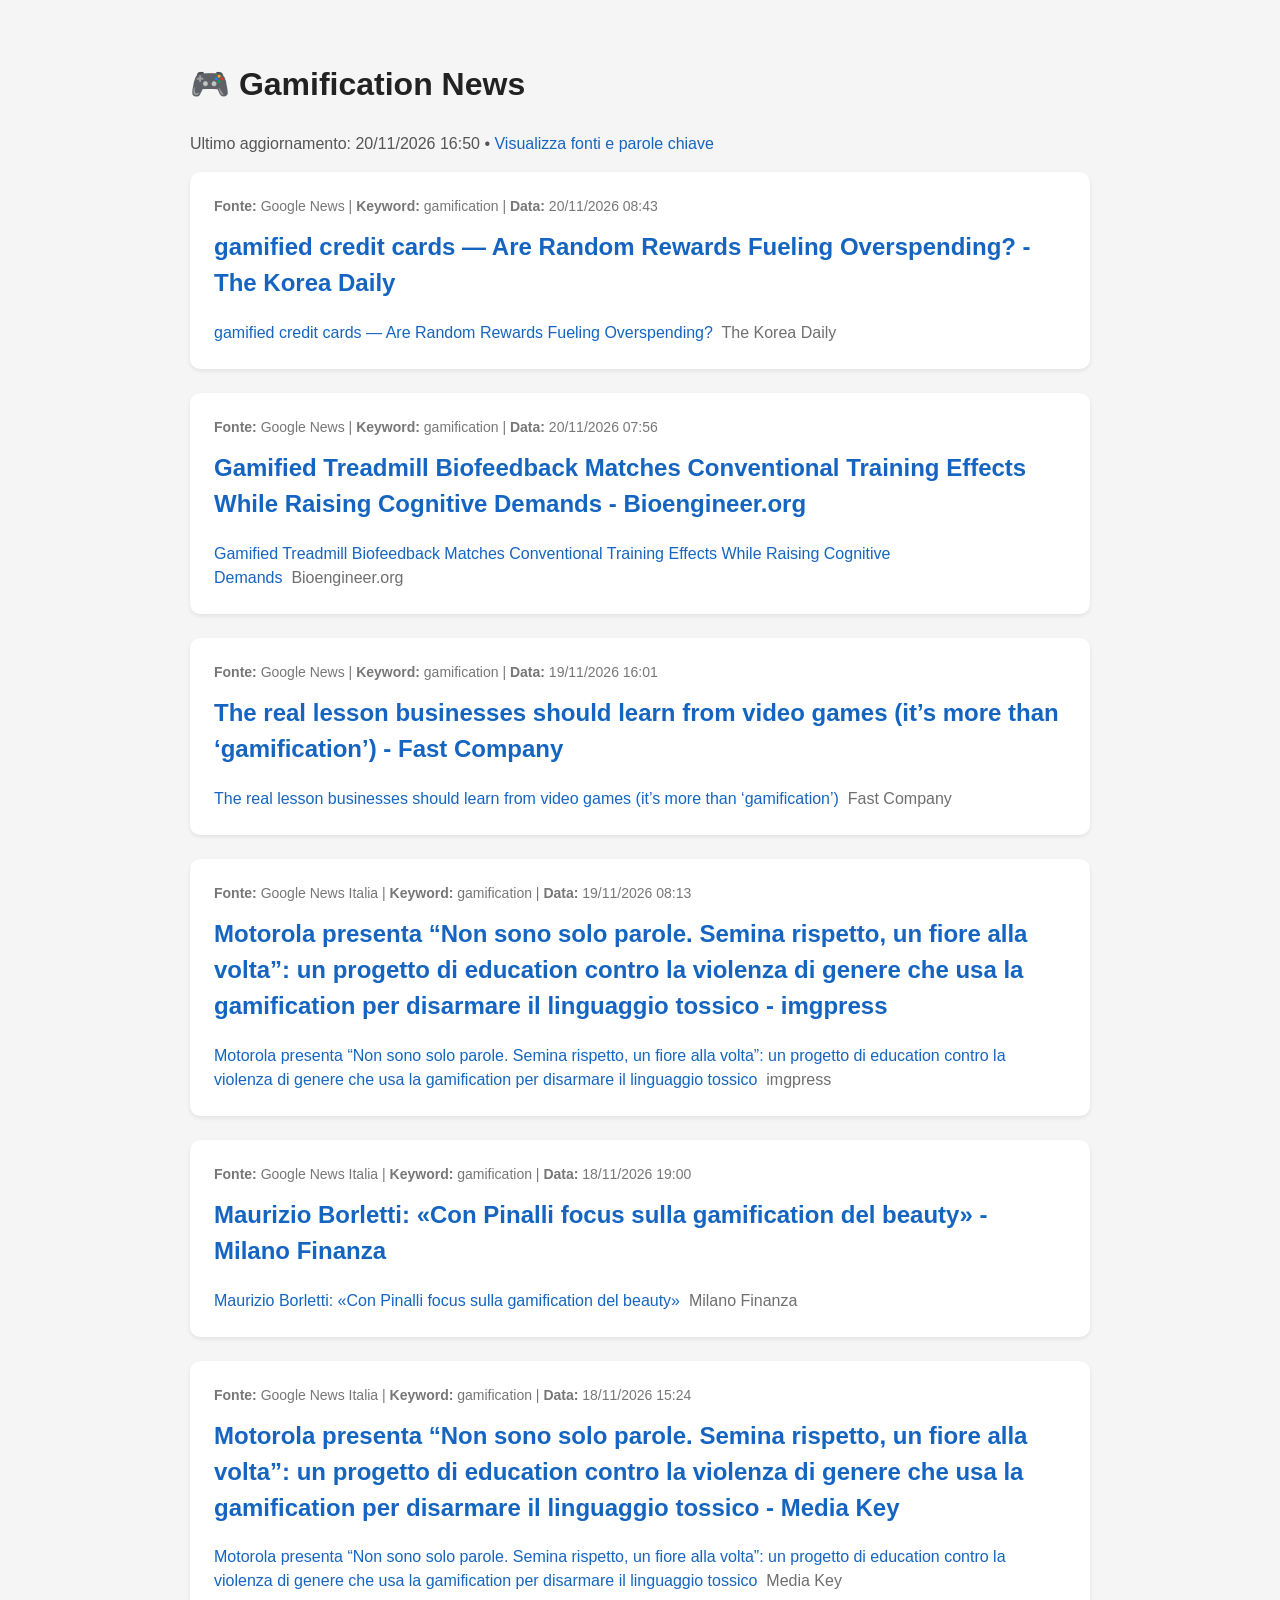
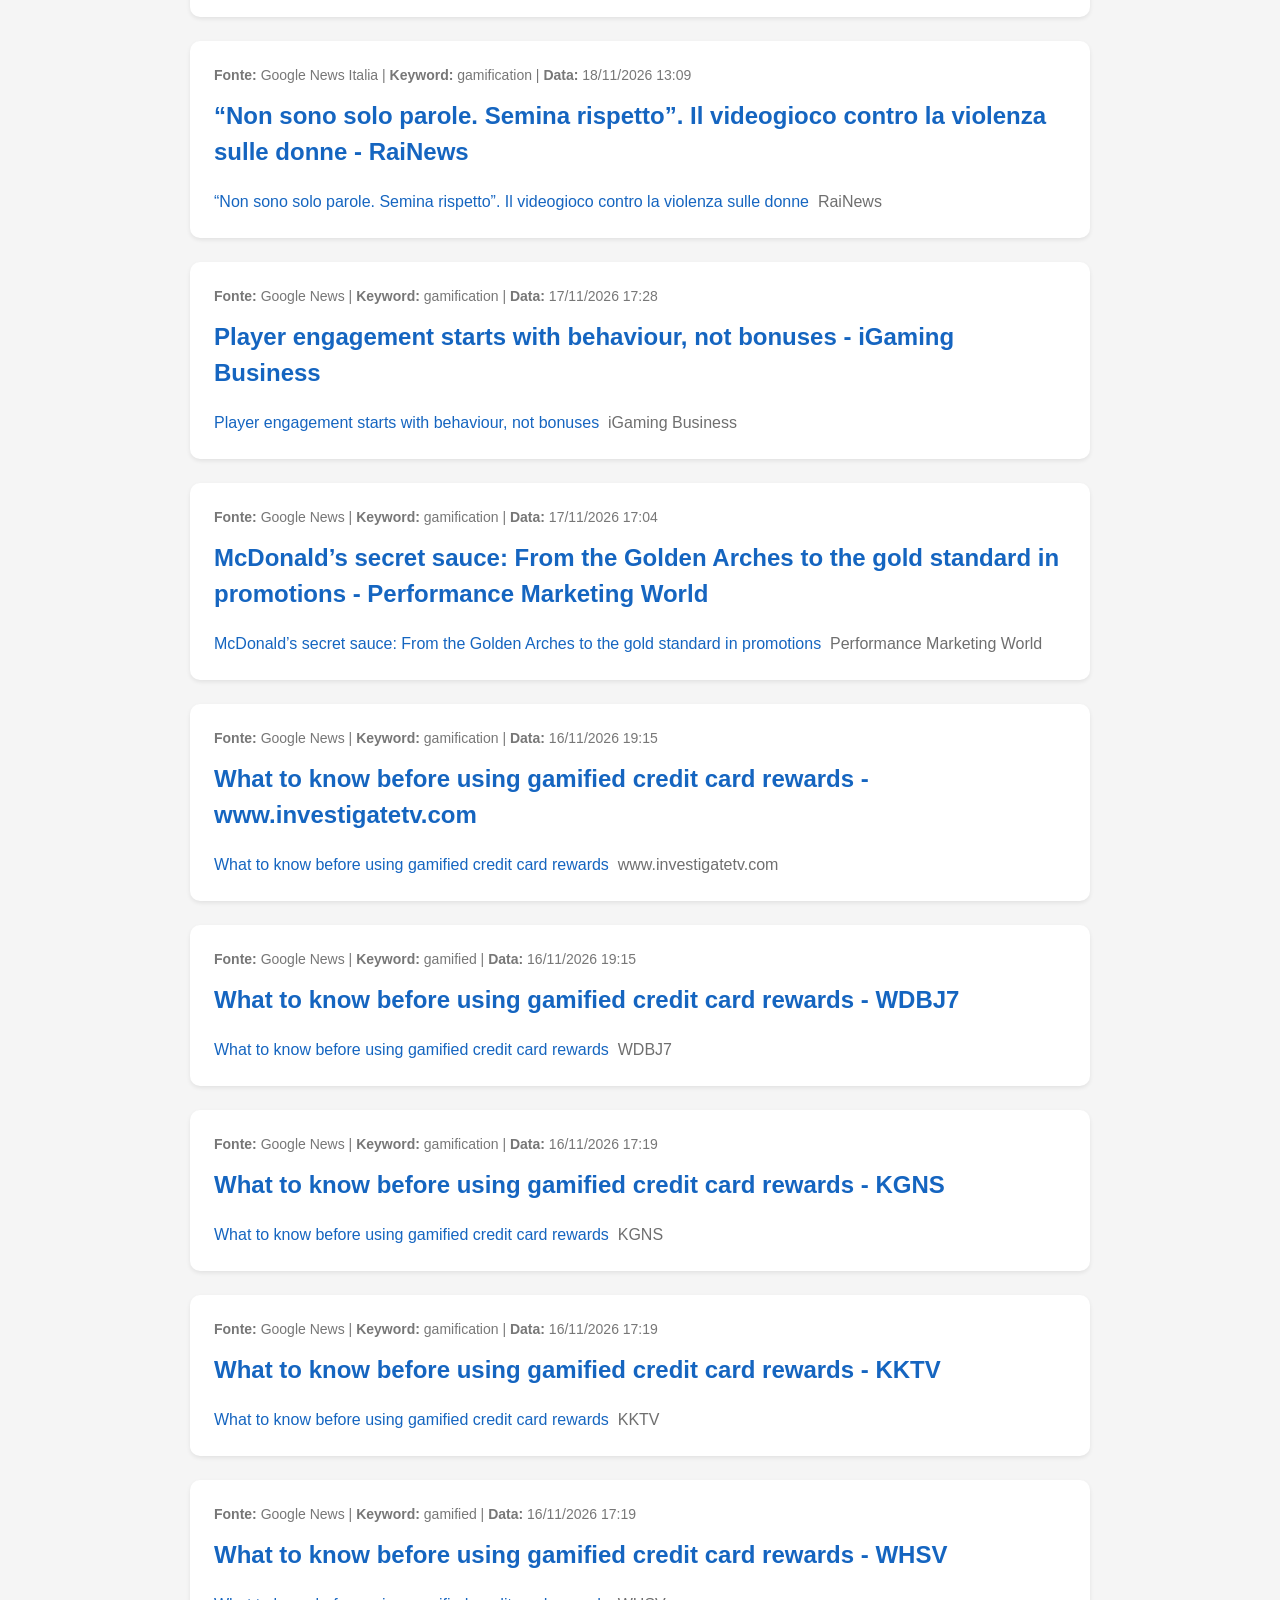
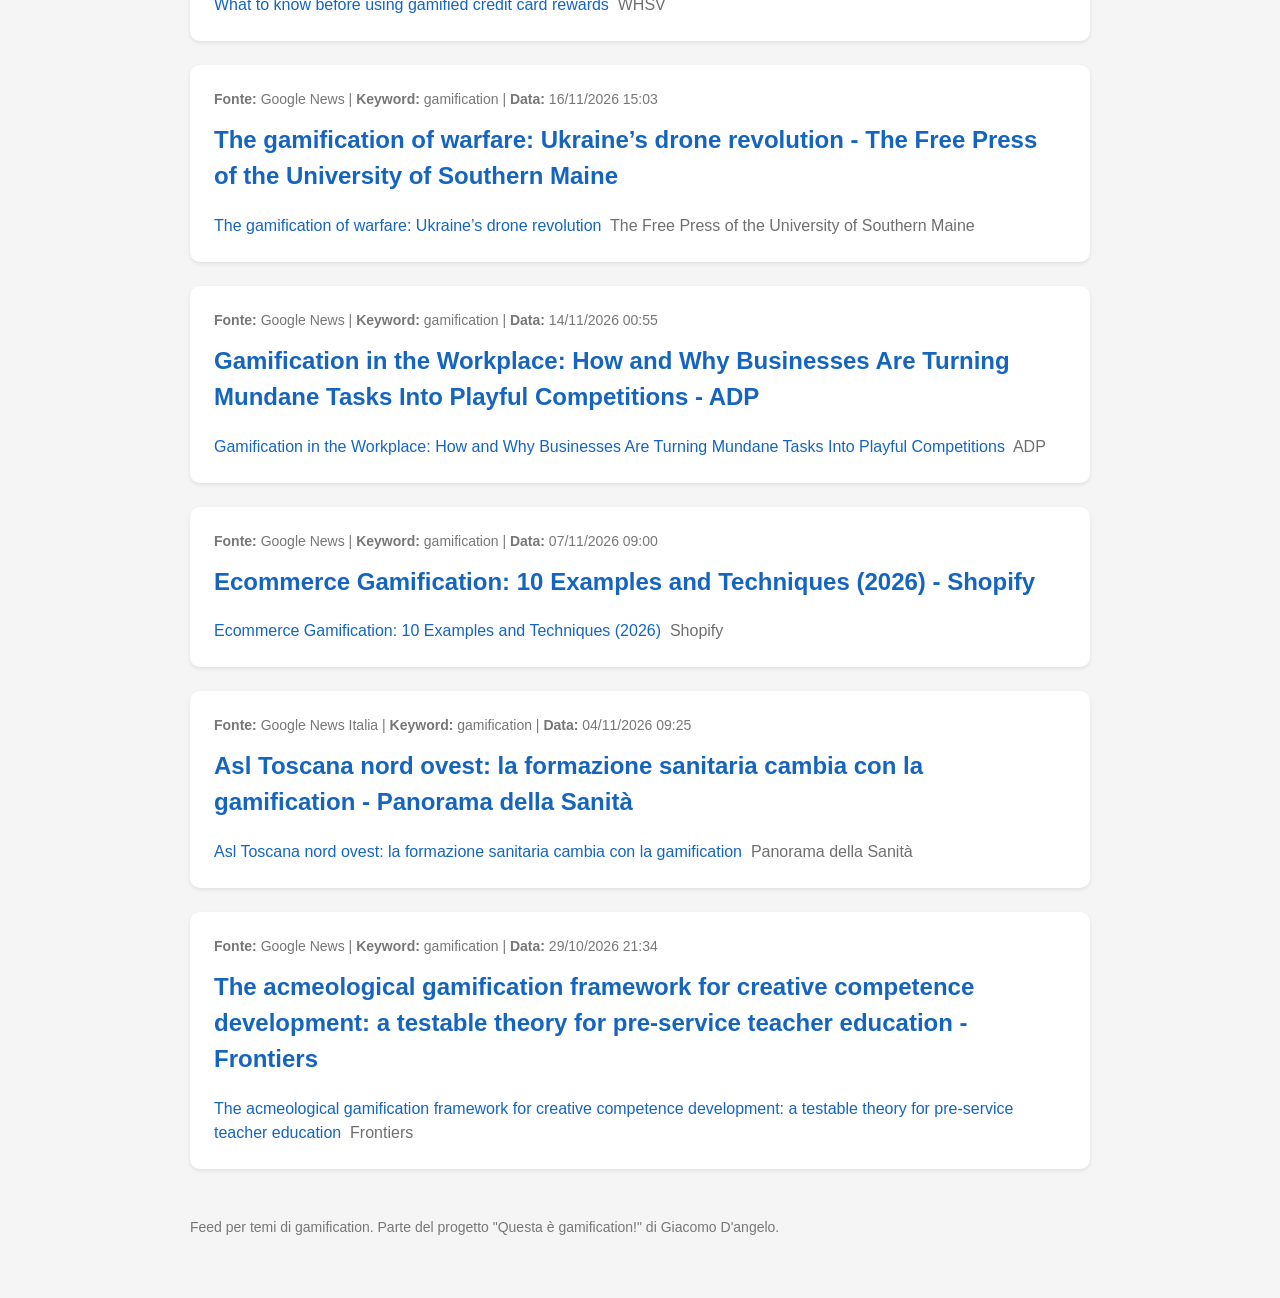
==== docs/index.html @ b8542717 "Auto update RSS" ====
<!DOCTYPE html>
<html lang="it">

<head>
    <meta charset="UTF-8">
    <meta name="viewport" content="width=device-width, initial-scale=1.0">
    <title>Gamification News</title>
    <link rel="icon" type="image/png" href="static/logo.png">
    <link rel="stylesheet" href="static/style.css">
</head>

<body>

    <h1>🎮 Gamification News</h1>
    <p>
        Ultimo aggiornamento: 20/11/2026 16:50
        <span>•</span> 
        <a href="sources.html">Visualizza fonti e parole chiave</a>
    </p>

    

    <div class="article">

        <div class="meta">
            <strong>Fonte:</strong> Google News |
            <strong>Keyword:</strong> gamification |
            <strong>Data:</strong> 20/11/2026 08:43
        </div>

        <h2>
            <a href="https://news.google.com/rss/articles/CBMicEFVX3lxTFA4MGZKODczUlpiYm9VVVFHUUYwQlB1V01wdFFkWS1EdW93U0NlbWV1aE9hQjhYV1U2b3RGZzFjSURfQXpISjN3TGIybEdqVTVCbHNfLW5EV2lmTExsaC1Gcmtsb01yQnNjNzlHTzBZTUE?oc=5" target="_blank">
                gamified credit cards — Are Random Rewards Fueling Overspending? - The Korea Daily
            </a>
        </h2>

        <div class="summary">
            <a href="https://news.google.com/rss/articles/CBMicEFVX3lxTFA4MGZKODczUlpiYm9VVVFHUUYwQlB1V01wdFFkWS1EdW93U0NlbWV1aE9hQjhYV1U2b3RGZzFjSURfQXpISjN3TGIybEdqVTVCbHNfLW5EV2lmTExsaC1Gcmtsb01yQnNjNzlHTzBZTUE?oc=5" target="_blank">gamified credit cards — Are Random Rewards Fueling Overspending?</a>&nbsp;&nbsp;<font color="#6f6f6f">The Korea Daily</font>
        </div>

    </div>

    

    <div class="article">

        <div class="meta">
            <strong>Fonte:</strong> Google News |
            <strong>Keyword:</strong> gamification |
            <strong>Data:</strong> 20/11/2026 07:56
        </div>

        <h2>
            <a href="https://news.google.com/rss/articles/[base64]?oc=5" target="_blank">
                Gamified Treadmill Biofeedback Matches Conventional Training Effects While Raising Cognitive Demands - Bioengineer.org
            </a>
        </h2>

        <div class="summary">
            <a href="https://news.google.com/rss/articles/[base64]?oc=5" target="_blank">Gamified Treadmill Biofeedback Matches Conventional Training Effects While Raising Cognitive Demands</a>&nbsp;&nbsp;<font color="#6f6f6f">Bioengineer.org</font>
        </div>

    </div>

    

    <div class="article">

        <div class="meta">
            <strong>Fonte:</strong> Google News |
            <strong>Keyword:</strong> gamification |
            <strong>Data:</strong> 19/11/2026 16:01
        </div>

        <h2>
            <a href="https://news.google.com/rss/articles/[base64]?oc=5" target="_blank">
                The real lesson businesses should learn from video games (it’s more than ‘gamification’) - Fast Company
            </a>
        </h2>

        <div class="summary">
            <a href="https://news.google.com/rss/articles/[base64]?oc=5" target="_blank">The real lesson businesses should learn from video games (it’s more than ‘gamification’)</a>&nbsp;&nbsp;<font color="#6f6f6f">Fast Company</font>
        </div>

    </div>

    

    <div class="article">

        <div class="meta">
            <strong>Fonte:</strong> Google News Italia |
            <strong>Keyword:</strong> gamification |
            <strong>Data:</strong> 19/11/2026 08:13
        </div>

        <h2>
            <a href="https://news.google.com/rss/articles/[base64]?oc=5" target="_blank">
                Motorola presenta “Non sono solo parole. Semina rispetto, un fiore alla volta”: un progetto di education contro la violenza di genere che usa la gamification per disarmare il linguaggio tossico - imgpress
            </a>
        </h2>

        <div class="summary">
            <a href="https://news.google.com/rss/articles/[base64]?oc=5" target="_blank">Motorola presenta “Non sono solo parole. Semina rispetto, un fiore alla volta”: un progetto di education contro la violenza di genere che usa la gamification per disarmare il linguaggio tossico</a>&nbsp;&nbsp;<font color="#6f6f6f">imgpress</font>
        </div>

    </div>

    

    <div class="article">

        <div class="meta">
            <strong>Fonte:</strong> Google News Italia |
            <strong>Keyword:</strong> gamification |
            <strong>Data:</strong> 18/11/2026 19:00
        </div>

        <h2>
            <a href="https://news.google.com/rss/articles/[base64]?oc=5" target="_blank">
                Maurizio Borletti: «Con Pinalli focus sulla gamification del beauty» - Milano Finanza
            </a>
        </h2>

        <div class="summary">
            <a href="https://news.google.com/rss/articles/[base64]?oc=5" target="_blank">Maurizio Borletti: «Con Pinalli focus sulla gamification del beauty»</a>&nbsp;&nbsp;<font color="#6f6f6f">Milano Finanza</font>
        </div>

    </div>

    

    <div class="article">

        <div class="meta">
            <strong>Fonte:</strong> Google News Italia |
            <strong>Keyword:</strong> gamification |
            <strong>Data:</strong> 18/11/2026 15:24
        </div>

        <h2>
            <a href="https://news.google.com/rss/articles/[base64]?oc=5" target="_blank">
                Motorola presenta “Non sono solo parole. Semina rispetto, un fiore alla volta”: un progetto di education contro la violenza di genere che usa la gamification per disarmare il linguaggio tossico - Media Key
            </a>
        </h2>

        <div class="summary">
            <a href="https://news.google.com/rss/articles/[base64]?oc=5" target="_blank">Motorola presenta “Non sono solo parole. Semina rispetto, un fiore alla volta”: un progetto di education contro la violenza di genere che usa la gamification per disarmare il linguaggio tossico</a>&nbsp;&nbsp;<font color="#6f6f6f">Media Key</font>
        </div>

    </div>

    

    <div class="article">

        <div class="meta">
            <strong>Fonte:</strong> Google News Italia |
            <strong>Keyword:</strong> gamification |
            <strong>Data:</strong> 18/11/2026 13:09
        </div>

        <h2>
            <a href="https://news.google.com/rss/articles/[base64]?oc=5" target="_blank">
                “Non sono solo parole. Semina rispetto”. Il videogioco contro la violenza sulle donne - RaiNews
            </a>
        </h2>

        <div class="summary">
            <a href="https://news.google.com/rss/articles/[base64]?oc=5" target="_blank">“Non sono solo parole. Semina rispetto”. Il videogioco contro la violenza sulle donne</a>&nbsp;&nbsp;<font color="#6f6f6f">RaiNews</font>
        </div>

    </div>

    

    <div class="article">

        <div class="meta">
            <strong>Fonte:</strong> Google News |
            <strong>Keyword:</strong> gamification |
            <strong>Data:</strong> 17/11/2026 17:28
        </div>

        <h2>
            <a href="https://news.google.com/rss/articles/[base64]?oc=5" target="_blank">
                Player engagement starts with behaviour, not bonuses - iGaming Business
            </a>
        </h2>

        <div class="summary">
            <a href="https://news.google.com/rss/articles/[base64]?oc=5" target="_blank">Player engagement starts with behaviour, not bonuses</a>&nbsp;&nbsp;<font color="#6f6f6f">iGaming Business</font>
        </div>

    </div>

    

    <div class="article">

        <div class="meta">
            <strong>Fonte:</strong> Google News |
            <strong>Keyword:</strong> gamification |
            <strong>Data:</strong> 17/11/2026 17:04
        </div>

        <h2>
            <a href="https://news.google.com/rss/articles/[base64]?oc=5" target="_blank">
                McDonald’s secret sauce: From the Golden Arches to the gold standard in promotions - Performance Marketing World
            </a>
        </h2>

        <div class="summary">
            <a href="https://news.google.com/rss/articles/[base64]?oc=5" target="_blank">McDonald’s secret sauce: From the Golden Arches to the gold standard in promotions</a>&nbsp;&nbsp;<font color="#6f6f6f">Performance Marketing World</font>
        </div>

    </div>

    

    <div class="article">

        <div class="meta">
            <strong>Fonte:</strong> Google News |
            <strong>Keyword:</strong> gamification |
            <strong>Data:</strong> 16/11/2026 19:15
        </div>

        <h2>
            <a href="https://news.google.com/rss/articles/[base64]?oc=5" target="_blank">
                What to know before using gamified credit card rewards - www.investigatetv.com
            </a>
        </h2>

        <div class="summary">
            <a href="https://news.google.com/rss/articles/[base64]?oc=5" target="_blank">What to know before using gamified credit card rewards</a>&nbsp;&nbsp;<font color="#6f6f6f">www.investigatetv.com</font>
        </div>

    </div>

    

    <div class="article">

        <div class="meta">
            <strong>Fonte:</strong> Google News |
            <strong>Keyword:</strong> gamified |
            <strong>Data:</strong> 16/11/2026 19:15
        </div>

        <h2>
            <a href="https://news.google.com/rss/articles/CBMijgFBVV95cUxNRzJ5RU9FY3dDOEVkc1M1YTBHbmFOUnl0VURoUERBbXV2TnpNRnFrZXBGVmNkeEQ3OGx0WkplNXZxR3BJMFlJRUpkaFdfQ3ZWSFpTckh0X0xMRzEtTUJzaS11VjBTTERTVGdiVXVLZXpLbm5qZFhidWZuMzluQTNtUnJ0Ylp0bmpHZHhqQjd3?oc=5" target="_blank">
                What to know before using gamified credit card rewards - WDBJ7
            </a>
        </h2>

        <div class="summary">
            <a href="https://news.google.com/rss/articles/CBMijgFBVV95cUxNRzJ5RU9FY3dDOEVkc1M1YTBHbmFOUnl0VURoUERBbXV2TnpNRnFrZXBGVmNkeEQ3OGx0WkplNXZxR3BJMFlJRUpkaFdfQ3ZWSFpTckh0X0xMRzEtTUJzaS11VjBTTERTVGdiVXVLZXpLbm5qZFhidWZuMzluQTNtUnJ0Ylp0bmpHZHhqQjd3?oc=5" target="_blank">What to know before using gamified credit card rewards</a>&nbsp;&nbsp;<font color="#6f6f6f">WDBJ7</font>
        </div>

    </div>

    

    <div class="article">

        <div class="meta">
            <strong>Fonte:</strong> Google News |
            <strong>Keyword:</strong> gamification |
            <strong>Data:</strong> 16/11/2026 17:19
        </div>

        <h2>
            <a href="https://news.google.com/rss/articles/[base64]?oc=5" target="_blank">
                What to know before using gamified credit card rewards - KGNS
            </a>
        </h2>

        <div class="summary">
            <a href="https://news.google.com/rss/articles/[base64]?oc=5" target="_blank">What to know before using gamified credit card rewards</a>&nbsp;&nbsp;<font color="#6f6f6f">KGNS</font>
        </div>

    </div>

    

    <div class="article">

        <div class="meta">
            <strong>Fonte:</strong> Google News |
            <strong>Keyword:</strong> gamification |
            <strong>Data:</strong> 16/11/2026 17:19
        </div>

        <h2>
            <a href="https://news.google.com/rss/articles/[base64]?oc=5" target="_blank">
                What to know before using gamified credit card rewards - KKTV
            </a>
        </h2>

        <div class="summary">
            <a href="https://news.google.com/rss/articles/[base64]?oc=5" target="_blank">What to know before using gamified credit card rewards</a>&nbsp;&nbsp;<font color="#6f6f6f">KKTV</font>
        </div>

    </div>

    

    <div class="article">

        <div class="meta">
            <strong>Fonte:</strong> Google News |
            <strong>Keyword:</strong> gamified |
            <strong>Data:</strong> 16/11/2026 17:19
        </div>

        <h2>
            <a href="https://news.google.com/rss/articles/[base64]?oc=5" target="_blank">
                What to know before using gamified credit card rewards - WHSV
            </a>
        </h2>

        <div class="summary">
            <a href="https://news.google.com/rss/articles/[base64]?oc=5" target="_blank">What to know before using gamified credit card rewards</a>&nbsp;&nbsp;<font color="#6f6f6f">WHSV</font>
        </div>

    </div>

    

    <div class="article">

        <div class="meta">
            <strong>Fonte:</strong> Google News |
            <strong>Keyword:</strong> gamification |
            <strong>Data:</strong> 16/11/2026 15:03
        </div>

        <h2>
            <a href="https://news.google.com/rss/articles/[base64]?oc=5" target="_blank">
                The gamification of warfare: Ukraine’s drone revolution - The Free Press of the University of Southern Maine
            </a>
        </h2>

        <div class="summary">
            <a href="https://news.google.com/rss/articles/[base64]?oc=5" target="_blank">The gamification of warfare: Ukraine’s drone revolution</a>&nbsp;&nbsp;<font color="#6f6f6f">The Free Press of the University of Southern Maine</font>
        </div>

    </div>

    

    <div class="article">

        <div class="meta">
            <strong>Fonte:</strong> Google News |
            <strong>Keyword:</strong> gamification |
            <strong>Data:</strong> 14/11/2026 00:55
        </div>

        <h2>
            <a href="https://news.google.com/rss/articles/[base64]?oc=5" target="_blank">
                Gamification in the Workplace: How and Why Businesses Are Turning Mundane Tasks Into Playful Competitions - ADP
            </a>
        </h2>

        <div class="summary">
            <a href="https://news.google.com/rss/articles/[base64]?oc=5" target="_blank">Gamification in the Workplace: How and Why Businesses Are Turning Mundane Tasks Into Playful Competitions</a>&nbsp;&nbsp;<font color="#6f6f6f">ADP</font>
        </div>

    </div>

    

    <div class="article">

        <div class="meta">
            <strong>Fonte:</strong> Google News |
            <strong>Keyword:</strong> gamification |
            <strong>Data:</strong> 07/11/2026 09:00
        </div>

        <h2>
            <a href="https://news.google.com/rss/articles/CBMiYEFVX3lxTE0yQVNPZTVDTjhuUVJUTjRaRHhJSnh6RWtqdHJ2QWF3cFJISWtMVFBhaV81aHBTb3hnMkhtQnRhZHYzeFNXUk5TVnNHRnVxMDUxN3A3WXg0dVZ0ZHhDS01BTA?oc=5" target="_blank">
                Ecommerce Gamification: 10 Examples and Techniques (2026) - Shopify
            </a>
        </h2>

        <div class="summary">
            <a href="https://news.google.com/rss/articles/CBMiYEFVX3lxTE0yQVNPZTVDTjhuUVJUTjRaRHhJSnh6RWtqdHJ2QWF3cFJISWtMVFBhaV81aHBTb3hnMkhtQnRhZHYzeFNXUk5TVnNHRnVxMDUxN3A3WXg0dVZ0ZHhDS01BTA?oc=5" target="_blank">Ecommerce Gamification: 10 Examples and Techniques (2026)</a>&nbsp;&nbsp;<font color="#6f6f6f">Shopify</font>
        </div>

    </div>

    

    <div class="article">

        <div class="meta">
            <strong>Fonte:</strong> Google News Italia |
            <strong>Keyword:</strong> gamification |
            <strong>Data:</strong> 04/11/2026 09:25
        </div>

        <h2>
            <a href="https://news.google.com/rss/articles/[base64]?oc=5" target="_blank">
                Asl Toscana nord ovest: la formazione sanitaria cambia con la gamification - Panorama della Sanità
            </a>
        </h2>

        <div class="summary">
            <a href="https://news.google.com/rss/articles/[base64]?oc=5" target="_blank">Asl Toscana nord ovest: la formazione sanitaria cambia con la gamification</a>&nbsp;&nbsp;<font color="#6f6f6f">Panorama della Sanità</font>
        </div>

    </div>

    

    <div class="article">

        <div class="meta">
            <strong>Fonte:</strong> Google News |
            <strong>Keyword:</strong> gamification |
            <strong>Data:</strong> 29/10/2026 21:34
        </div>

        <h2>
            <a href="https://news.google.com/rss/articles/CBMikAFBVV95cUxQVjhSU0h4TmxXSnFMNDBpUVYtSTFBeVA0WExOczd5Q3J1WTNWMmZKazVRVHRqS2RWU0wtaGhyaXZZUXFJeTVOMEl2aWxteXpSbFJ1SnRhWnZsU2V3dHJqLUx2Q0NuaU1ONmhicS1UZjRUZ1h0ZVU1Nk9fMU5rUjJld3pQRllxc041cUk4akNqV0s?oc=5" target="_blank">
                The acmeological gamification framework for creative competence development: a testable theory for pre-service teacher education - Frontiers
            </a>
        </h2>

        <div class="summary">
            <a href="https://news.google.com/rss/articles/CBMikAFBVV95cUxQVjhSU0h4TmxXSnFMNDBpUVYtSTFBeVA0WExOczd5Q3J1WTNWMmZKazVRVHRqS2RWU0wtaGhyaXZZUXFJeTVOMEl2aWxteXpSbFJ1SnRhWnZsU2V3dHJqLUx2Q0NuaU1ONmhicS1UZjRUZ1h0ZVU1Nk9fMU5rUjJld3pQRllxc041cUk4akNqV0s?oc=5" target="_blank">The acmeological gamification framework for creative competence development: a testable theory for pre-service teacher education</a>&nbsp;&nbsp;<font color="#6f6f6f">Frontiers</font>
        </div>

    </div>

    

    <div class="footer">
        Feed per temi di gamification. Parte del progetto &#34;Questa è gamification!&#34; di Giacomo D&#39;angelo.
    </div>

</body>
</html>
---- docs/static/style.css ----
/* ==========================================================================
   VARIABILI GLOBALI (Unicità e Coerenza)
   ========================================================================== */
:root {
    /* Colori */
    --bg-main: #f5f5f5;
    --bg-card: #ffffff;
    --bg-th: #f9f9f9;
    --bg-badge: #eef2f7;
    
    --text-primary: #222222;   /* Titoli e testo forte */
    --text-secondary: #555555; /* Testo standard e summary */
    --text-muted: #777777;     /* Meta e footer */
    
    --primary-color: #1565c0;  /* Link e badge */
    --border-color: #eeeeee;
    
    /* Layout e Spazi */
    --radius-main: 10px;
    --radius-sm: 4px;
    --shadow: 0 2px 4px rgba(0, 0, 0, 0.08);
}

/* ==========================================================================
   GLOBAL
   ========================================================================== */
body {
    font-family: Arial, sans-serif;
    max-width: 900px;
    margin: 40px auto;
    padding: 20px;
    background: var(--bg-main);
    color: var(--text-secondary);
    line-height: 1.5; 
}

h1, h2 {
    color: var(--text-primary);
    margin-top: 0;
}

h1 {
    margin-bottom: 24px;
}

a {
    text-decoration: none;
    color: var(--primary-color);
}

a:hover {
    text-decoration: underline;
}

/* ==========================================================================
   ARTICLES
   ========================================================================== */
.article {
    background: var(--bg-card);
    padding: 24px; /* Uniformato a 24px come la sources-card */
    margin-bottom: 24px;
    border-radius: var(--radius-main);
    box-shadow: var(--shadow);
}

.summary {
    color: var(--text-secondary);
    margin-top: 12px;
}

.meta {
    font-size: 14px;
    color: var(--text-muted);
    margin-bottom: 12px;
}

/* ==========================================================================
   SOURCES / TABLES
   ========================================================================== */
.sources-card {
    background: var(--bg-card);
    padding: 24px;
    margin-bottom: 24px; 
    border-radius: var(--radius-main);
    box-shadow: var(--shadow);
}

.sources-card h2 {
    font-size: 20px;
    margin-bottom: 16px;
}

.table-responsive {
    overflow-x: auto;
}

.sources-table {
    width: 100%;
    border-collapse: collapse;
    text-align: left;
    font-size: 15px;
}

.sources-table th, 
.sources-table td {
    padding: 12px;
    border-bottom: 1px solid var(--border-color);
}

.sources-table th {
    background: var(--bg-th);
    color: var(--text-primary);
    font-weight: 600;
    border-bottom-width: 2px; 
}

.sources-table td {
    color: var(--text-secondary); 
}

.sources-table tr:last-child td {
    border-bottom: none;
}

/* Badge Keyword */
.keyword-badge {
    background: var(--bg-badge);
    color: var(--primary-color);
    padding: 4px 8px;
    border-radius: var(--radius-sm);
    font-size: 13px;
    font-weight: bold;
    display: inline-block; 
}

/* ==========================================================================
   FOOTER
   ========================================================================== */
.footer {
    margin-top: 48px;
    color: var(--text-muted);
    font-size: 14px;
}
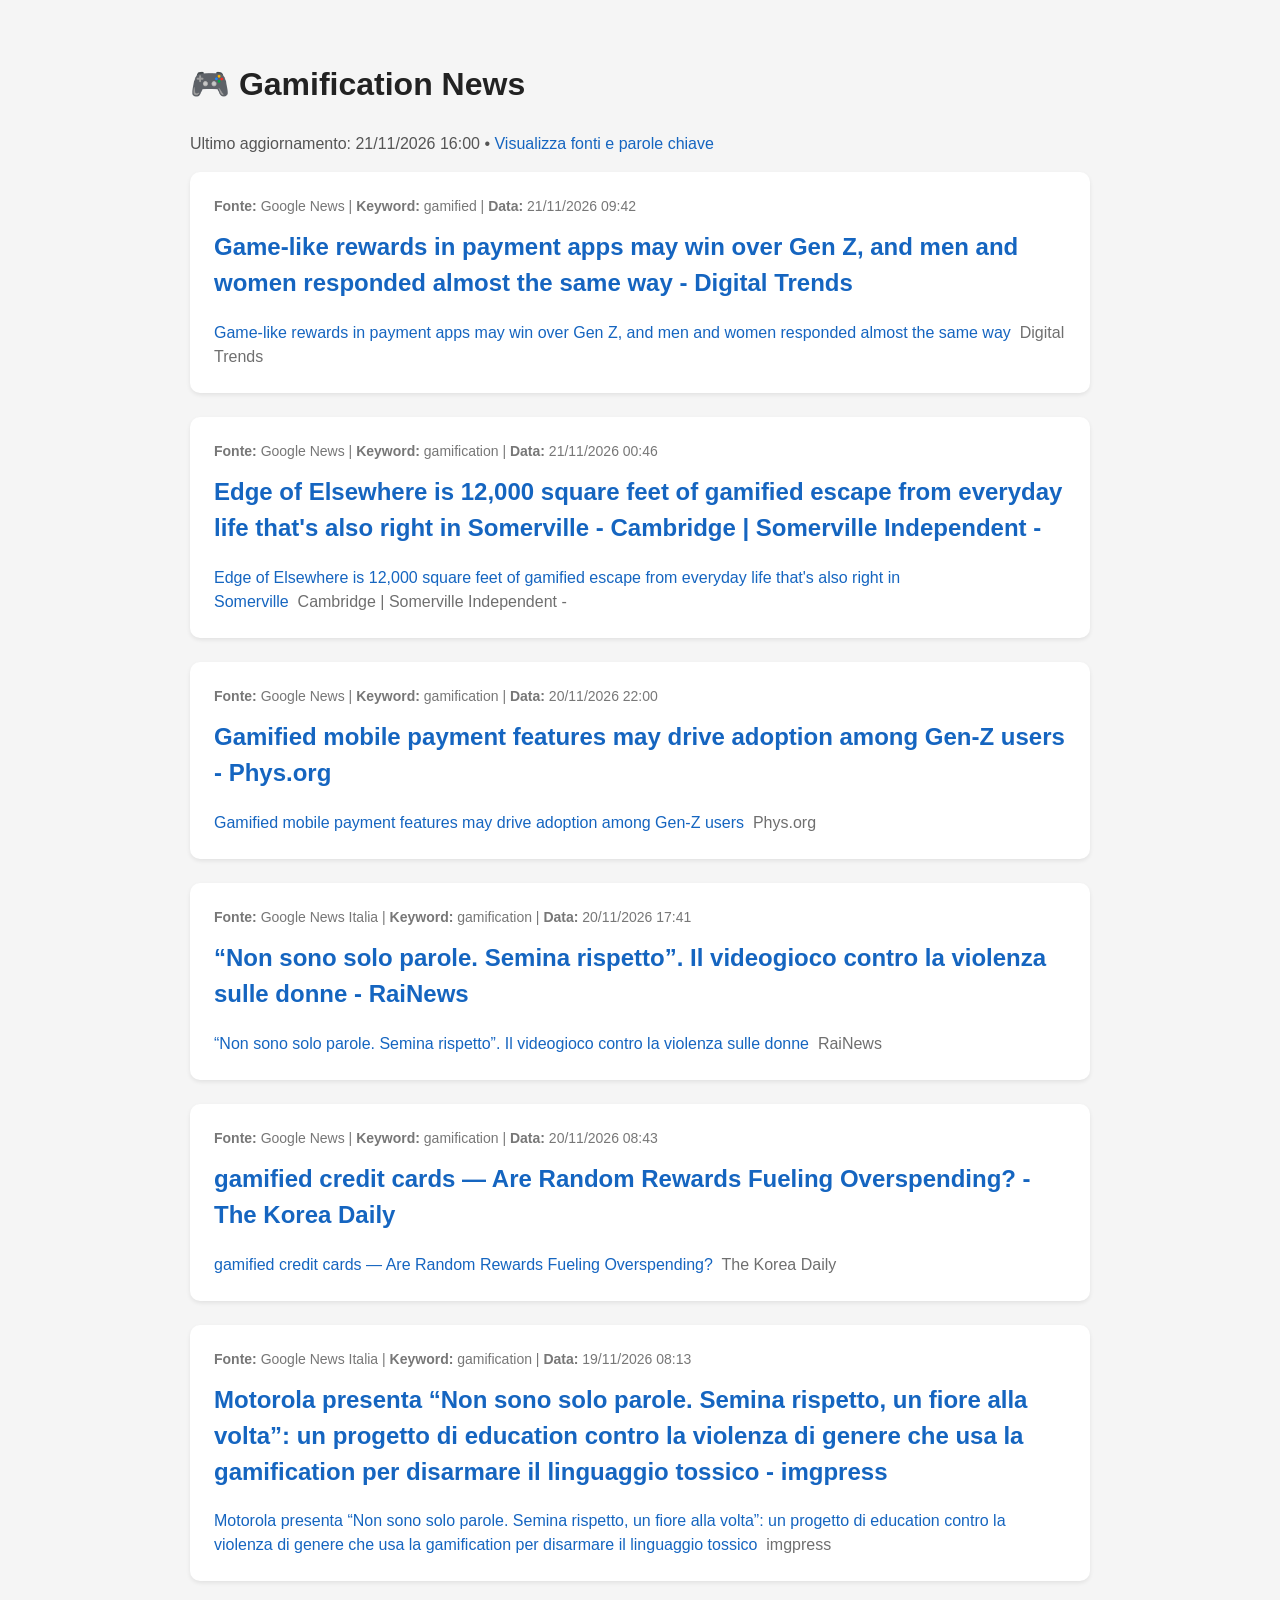
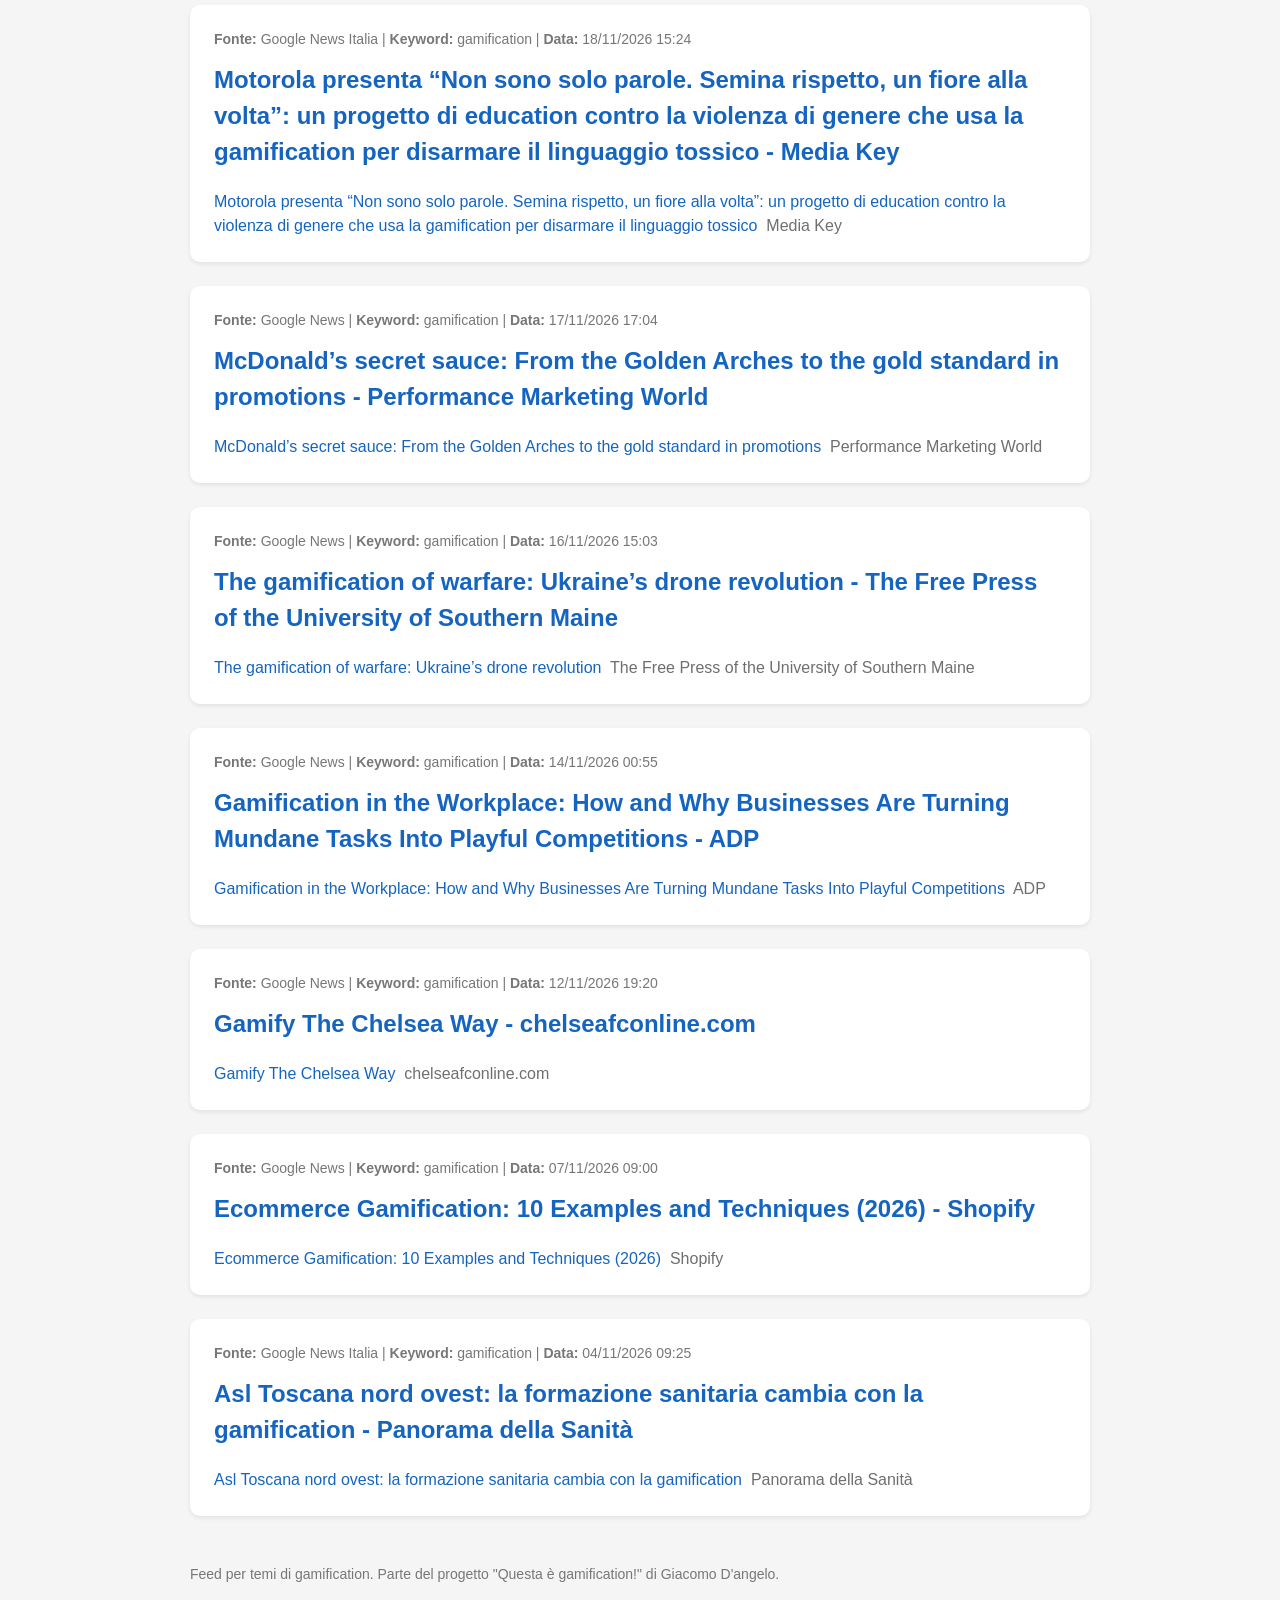
==== commit 8f8e0b3b: "Auto update RSS" ====
--- a/docs/index.html
+++ b/docs/index.html
@@ -13,7 +13,7 @@
 
     <h1>🎮 Gamification News</h1>
     <p>
-        Ultimo aggiornamento: 20/11/2026 16:50
+        Ultimo aggiornamento: 21/11/2026 16:00
         <span>•</span> 
         <a href="sources.html">Visualizza fonti e parole chiave</a>
     </p>
@@ -24,6 +24,94 @@
 
         <div class="meta">
             <strong>Fonte:</strong> Google News |
+            <strong>Keyword:</strong> gamified |
+            <strong>Data:</strong> 21/11/2026 09:42
+        </div>
+
+        <h2>
+            <a href="https://news.google.com/rss/articles/CBMidkFVX3lxTE50b3FMNnVhNWV5ejZoQV9oTG81ZS15cnJrWkhGcGRRR0ZnMU5UbGVwclNNMVpKUUZETWRqdDJfVEJSV05WX0FfRG5zSUh4MEczMWxkYWZ2Z2dvN3V0Mk1BQUV4SUx2SzVmYXZnYmVDM294ZXpMM3c?oc=5" target="_blank">
+                Game-like rewards in payment apps may win over Gen Z, and men and women responded almost the same way - Digital Trends
+            </a>
+        </h2>
+
+        <div class="summary">
+            <a href="https://news.google.com/rss/articles/CBMidkFVX3lxTE50b3FMNnVhNWV5ejZoQV9oTG81ZS15cnJrWkhGcGRRR0ZnMU5UbGVwclNNMVpKUUZETWRqdDJfVEJSV05WX0FfRG5zSUh4MEczMWxkYWZ2Z2dvN3V0Mk1BQUV4SUx2SzVmYXZnYmVDM294ZXpMM3c?oc=5" target="_blank">Game-like rewards in payment apps may win over Gen Z, and men and women responded almost the same way</a>&nbsp;&nbsp;<font color="#6f6f6f">Digital Trends</font>
+        </div>
+
+    </div>
+
+    
+
+    <div class="article">
+
+        <div class="meta">
+            <strong>Fonte:</strong> Google News |
+            <strong>Keyword:</strong> gamification |
+            <strong>Data:</strong> 21/11/2026 00:46
+        </div>
+
+        <h2>
+            <a href="https://news.google.com/rss/articles/[base64]?oc=5" target="_blank">
+                Edge of Elsewhere is 12,000 square feet of gamified escape from everyday life that&#39;s also right in Somerville - Cambridge | Somerville Independent -
+            </a>
+        </h2>
+
+        <div class="summary">
+            <a href="https://news.google.com/rss/articles/[base64]?oc=5" target="_blank">Edge of Elsewhere is 12,000 square feet of gamified escape from everyday life that's also right in Somerville</a>&nbsp;&nbsp;<font color="#6f6f6f">Cambridge | Somerville Independent -</font>
+        </div>
+
+    </div>
+
+    
+
+    <div class="article">
+
+        <div class="meta">
+            <strong>Fonte:</strong> Google News |
+            <strong>Keyword:</strong> gamification |
+            <strong>Data:</strong> 20/11/2026 22:00
+        </div>
+
+        <h2>
+            <a href="https://news.google.com/rss/articles/CBMie0FVX3lxTFAxcC0zdkZjUlNMOTh1ZjVZRExIQzVydUwyVlY2MklUWXpLZ3NFeWxWTm9HalVNS09jbk5WRkxZZ2ZtMFVSbEtPMjdhS1VycWFOYlBndWthbS0taWM5bWNTY0RrOTBJMTZNYWc5SG5jdnV3Nk5CYnlWUlZSTQ?oc=5" target="_blank">
+                Gamified mobile payment features may drive adoption among Gen-Z users - Phys.org
+            </a>
+        </h2>
+
+        <div class="summary">
+            <a href="https://news.google.com/rss/articles/CBMie0FVX3lxTFAxcC0zdkZjUlNMOTh1ZjVZRExIQzVydUwyVlY2MklUWXpLZ3NFeWxWTm9HalVNS09jbk5WRkxZZ2ZtMFVSbEtPMjdhS1VycWFOYlBndWthbS0taWM5bWNTY0RrOTBJMTZNYWc5SG5jdnV3Nk5CYnlWUlZSTQ?oc=5" target="_blank">Gamified mobile payment features may drive adoption among Gen-Z users</a>&nbsp;&nbsp;<font color="#6f6f6f">Phys.org</font>
+        </div>
+
+    </div>
+
+    
+
+    <div class="article">
+
+        <div class="meta">
+            <strong>Fonte:</strong> Google News Italia |
+            <strong>Keyword:</strong> gamification |
+            <strong>Data:</strong> 20/11/2026 17:41
+        </div>
+
+        <h2>
+            <a href="https://news.google.com/rss/articles/[base64]?oc=5" target="_blank">
+                “Non sono solo parole. Semina rispetto”. Il videogioco contro la violenza sulle donne - RaiNews
+            </a>
+        </h2>
+
+        <div class="summary">
+            <a href="https://news.google.com/rss/articles/[base64]?oc=5" target="_blank">“Non sono solo parole. Semina rispetto”. Il videogioco contro la violenza sulle donne</a>&nbsp;&nbsp;<font color="#6f6f6f">RaiNews</font>
+        </div>
+
+    </div>
+
+    
+
+    <div class="article">
+
+        <div class="meta">
+            <strong>Fonte:</strong> Google News |
             <strong>Keyword:</strong> gamification |
             <strong>Data:</strong> 20/11/2026 08:43
         </div>
@@ -45,50 +133,6 @@
     <div class="article">
 
         <div class="meta">
-            <strong>Fonte:</strong> Google News |
-            <strong>Keyword:</strong> gamification |
-            <strong>Data:</strong> 20/11/2026 07:56
-        </div>
-
-        <h2>
-            <a href="https://news.google.com/rss/articles/[base64]?oc=5" target="_blank">
-                Gamified Treadmill Biofeedback Matches Conventional Training Effects While Raising Cognitive Demands - Bioengineer.org
-            </a>
-        </h2>
-
-        <div class="summary">
-            <a href="https://news.google.com/rss/articles/[base64]?oc=5" target="_blank">Gamified Treadmill Biofeedback Matches Conventional Training Effects While Raising Cognitive Demands</a>&nbsp;&nbsp;<font color="#6f6f6f">Bioengineer.org</font>
-        </div>
-
-    </div>
-
-    
-
-    <div class="article">
-
-        <div class="meta">
-            <strong>Fonte:</strong> Google News |
-            <strong>Keyword:</strong> gamification |
-            <strong>Data:</strong> 19/11/2026 16:01
-        </div>
-
-        <h2>
-            <a href="https://news.google.com/rss/articles/[base64]?oc=5" target="_blank">
-                The real lesson businesses should learn from video games (it’s more than ‘gamification’) - Fast Company
-            </a>
-        </h2>
-
-        <div class="summary">
-            <a href="https://news.google.com/rss/articles/[base64]?oc=5" target="_blank">The real lesson businesses should learn from video games (it’s more than ‘gamification’)</a>&nbsp;&nbsp;<font color="#6f6f6f">Fast Company</font>
-        </div>
-
-    </div>
-
-    
-
-    <div class="article">
-
-        <div class="meta">
             <strong>Fonte:</strong> Google News Italia |
             <strong>Keyword:</strong> gamification |
             <strong>Data:</strong> 19/11/2026 08:13
@@ -113,28 +157,6 @@
         <div class="meta">
             <strong>Fonte:</strong> Google News Italia |
             <strong>Keyword:</strong> gamification |
-            <strong>Data:</strong> 18/11/2026 19:00
-        </div>
-
-        <h2>
-            <a href="https://news.google.com/rss/articles/[base64]?oc=5" target="_blank">
-                Maurizio Borletti: «Con Pinalli focus sulla gamification del beauty» - Milano Finanza
-            </a>
-        </h2>
-
-        <div class="summary">
-            <a href="https://news.google.com/rss/articles/[base64]?oc=5" target="_blank">Maurizio Borletti: «Con Pinalli focus sulla gamification del beauty»</a>&nbsp;&nbsp;<font color="#6f6f6f">Milano Finanza</font>
-        </div>
-
-    </div>
-
-    
-
-    <div class="article">
-
-        <div class="meta">
-            <strong>Fonte:</strong> Google News Italia |
-            <strong>Keyword:</strong> gamification |
             <strong>Data:</strong> 18/11/2026 15:24
         </div>
 
@@ -155,50 +177,6 @@
     <div class="article">
 
         <div class="meta">
-            <strong>Fonte:</strong> Google News Italia |
-            <strong>Keyword:</strong> gamification |
-            <strong>Data:</strong> 18/11/2026 13:09
-        </div>
-
-        <h2>
-            <a href="https://news.google.com/rss/articles/[base64]?oc=5" target="_blank">
-                “Non sono solo parole. Semina rispetto”. Il videogioco contro la violenza sulle donne - RaiNews
-            </a>
-        </h2>
-
-        <div class="summary">
-            <a href="https://news.google.com/rss/articles/[base64]?oc=5" target="_blank">“Non sono solo parole. Semina rispetto”. Il videogioco contro la violenza sulle donne</a>&nbsp;&nbsp;<font color="#6f6f6f">RaiNews</font>
-        </div>
-
-    </div>
-
-    
-
-    <div class="article">
-
-        <div class="meta">
-            <strong>Fonte:</strong> Google News |
-            <strong>Keyword:</strong> gamification |
-            <strong>Data:</strong> 17/11/2026 17:28
-        </div>
-
-        <h2>
-            <a href="https://news.google.com/rss/articles/[base64]?oc=5" target="_blank">
-                Player engagement starts with behaviour, not bonuses - iGaming Business
-            </a>
-        </h2>
-
-        <div class="summary">
-            <a href="https://news.google.com/rss/articles/[base64]?oc=5" target="_blank">Player engagement starts with behaviour, not bonuses</a>&nbsp;&nbsp;<font color="#6f6f6f">iGaming Business</font>
-        </div>
-
-    </div>
-
-    
-
-    <div class="article">
-
-        <div class="meta">
             <strong>Fonte:</strong> Google News |
             <strong>Keyword:</strong> gamification |
             <strong>Data:</strong> 17/11/2026 17:04
@@ -223,116 +201,6 @@
         <div class="meta">
             <strong>Fonte:</strong> Google News |
             <strong>Keyword:</strong> gamification |
-            <strong>Data:</strong> 16/11/2026 19:15
-        </div>
-
-        <h2>
-            <a href="https://news.google.com/rss/articles/[base64]?oc=5" target="_blank">
-                What to know before using gamified credit card rewards - www.investigatetv.com
-            </a>
-        </h2>
-
-        <div class="summary">
-            <a href="https://news.google.com/rss/articles/[base64]?oc=5" target="_blank">What to know before using gamified credit card rewards</a>&nbsp;&nbsp;<font color="#6f6f6f">www.investigatetv.com</font>
-        </div>
-
-    </div>
-
-    
-
-    <div class="article">
-
-        <div class="meta">
-            <strong>Fonte:</strong> Google News |
-            <strong>Keyword:</strong> gamified |
-            <strong>Data:</strong> 16/11/2026 19:15
-        </div>
-
-        <h2>
-            <a href="https://news.google.com/rss/articles/CBMijgFBVV95cUxNRzJ5RU9FY3dDOEVkc1M1YTBHbmFOUnl0VURoUERBbXV2TnpNRnFrZXBGVmNkeEQ3OGx0WkplNXZxR3BJMFlJRUpkaFdfQ3ZWSFpTckh0X0xMRzEtTUJzaS11VjBTTERTVGdiVXVLZXpLbm5qZFhidWZuMzluQTNtUnJ0Ylp0bmpHZHhqQjd3?oc=5" target="_blank">
-                What to know before using gamified credit card rewards - WDBJ7
-            </a>
-        </h2>
-
-        <div class="summary">
-            <a href="https://news.google.com/rss/articles/CBMijgFBVV95cUxNRzJ5RU9FY3dDOEVkc1M1YTBHbmFOUnl0VURoUERBbXV2TnpNRnFrZXBGVmNkeEQ3OGx0WkplNXZxR3BJMFlJRUpkaFdfQ3ZWSFpTckh0X0xMRzEtTUJzaS11VjBTTERTVGdiVXVLZXpLbm5qZFhidWZuMzluQTNtUnJ0Ylp0bmpHZHhqQjd3?oc=5" target="_blank">What to know before using gamified credit card rewards</a>&nbsp;&nbsp;<font color="#6f6f6f">WDBJ7</font>
-        </div>
-
-    </div>
-
-    
-
-    <div class="article">
-
-        <div class="meta">
-            <strong>Fonte:</strong> Google News |
-            <strong>Keyword:</strong> gamification |
-            <strong>Data:</strong> 16/11/2026 17:19
-        </div>
-
-        <h2>
-            <a href="https://news.google.com/rss/articles/[base64]?oc=5" target="_blank">
-                What to know before using gamified credit card rewards - KGNS
-            </a>
-        </h2>
-
-        <div class="summary">
-            <a href="https://news.google.com/rss/articles/[base64]?oc=5" target="_blank">What to know before using gamified credit card rewards</a>&nbsp;&nbsp;<font color="#6f6f6f">KGNS</font>
-        </div>
-
-    </div>
-
-    
-
-    <div class="article">
-
-        <div class="meta">
-            <strong>Fonte:</strong> Google News |
-            <strong>Keyword:</strong> gamification |
-            <strong>Data:</strong> 16/11/2026 17:19
-        </div>
-
-        <h2>
-            <a href="https://news.google.com/rss/articles/[base64]?oc=5" target="_blank">
-                What to know before using gamified credit card rewards - KKTV
-            </a>
-        </h2>
-
-        <div class="summary">
-            <a href="https://news.google.com/rss/articles/[base64]?oc=5" target="_blank">What to know before using gamified credit card rewards</a>&nbsp;&nbsp;<font color="#6f6f6f">KKTV</font>
-        </div>
-
-    </div>
-
-    
-
-    <div class="article">
-
-        <div class="meta">
-            <strong>Fonte:</strong> Google News |
-            <strong>Keyword:</strong> gamified |
-            <strong>Data:</strong> 16/11/2026 17:19
-        </div>
-
-        <h2>
-            <a href="https://news.google.com/rss/articles/[base64]?oc=5" target="_blank">
-                What to know before using gamified credit card rewards - WHSV
-            </a>
-        </h2>
-
-        <div class="summary">
-            <a href="https://news.google.com/rss/articles/[base64]?oc=5" target="_blank">What to know before using gamified credit card rewards</a>&nbsp;&nbsp;<font color="#6f6f6f">WHSV</font>
-        </div>
-
-    </div>
-
-    
-
-    <div class="article">
-
-        <div class="meta">
-            <strong>Fonte:</strong> Google News |
-            <strong>Keyword:</strong> gamification |
             <strong>Data:</strong> 16/11/2026 15:03
         </div>
 
@@ -377,6 +245,28 @@
         <div class="meta">
             <strong>Fonte:</strong> Google News |
             <strong>Keyword:</strong> gamification |
+            <strong>Data:</strong> 12/11/2026 19:20
+        </div>
+
+        <h2>
+            <a href="https://news.google.com/rss/articles/CBMia0FVX3lxTFA3U2dCamZkUndkTkhEcEppUFBQUy1Ocmp6TmxHT3Yyei1aaTdXQ0tDRzhsUEtTRFNISzBxUHpya1dQanM2YWphTHhudTdWcFpMZXhUbjh4WkhZRW51U0VWUG5YMTY1Mlg3LXcw?oc=5" target="_blank">
+                Gamify The Chelsea Way - chelseafconline.com
+            </a>
+        </h2>
+
+        <div class="summary">
+            <a href="https://news.google.com/rss/articles/CBMia0FVX3lxTFA3U2dCamZkUndkTkhEcEppUFBQUy1Ocmp6TmxHT3Yyei1aaTdXQ0tDRzhsUEtTRFNISzBxUHpya1dQanM2YWphTHhudTdWcFpMZXhUbjh4WkhZRW51U0VWUG5YMTY1Mlg3LXcw?oc=5" target="_blank">Gamify The Chelsea Way</a>&nbsp;&nbsp;<font color="#6f6f6f">chelseafconline.com</font>
+        </div>
+
+    </div>
+
+    
+
+    <div class="article">
+
+        <div class="meta">
+            <strong>Fonte:</strong> Google News |
+            <strong>Keyword:</strong> gamification |
             <strong>Data:</strong> 07/11/2026 09:00
         </div>
 
@@ -416,28 +306,6 @@
 
     
 
-    <div class="article">
-
-        <div class="meta">
-            <strong>Fonte:</strong> Google News |
-            <strong>Keyword:</strong> gamification |
-            <strong>Data:</strong> 29/10/2026 21:34
-        </div>
-
-        <h2>
-            <a href="https://news.google.com/rss/articles/CBMikAFBVV95cUxQVjhSU0h4TmxXSnFMNDBpUVYtSTFBeVA0WExOczd5Q3J1WTNWMmZKazVRVHRqS2RWU0wtaGhyaXZZUXFJeTVOMEl2aWxteXpSbFJ1SnRhWnZsU2V3dHJqLUx2Q0NuaU1ONmhicS1UZjRUZ1h0ZVU1Nk9fMU5rUjJld3pQRllxc041cUk4akNqV0s?oc=5" target="_blank">
-                The acmeological gamification framework for creative competence development: a testable theory for pre-service teacher education - Frontiers
-            </a>
-        </h2>
-
-        <div class="summary">
-            <a href="https://news.google.com/rss/articles/CBMikAFBVV95cUxQVjhSU0h4TmxXSnFMNDBpUVYtSTFBeVA0WExOczd5Q3J1WTNWMmZKazVRVHRqS2RWU0wtaGhyaXZZUXFJeTVOMEl2aWxteXpSbFJ1SnRhWnZsU2V3dHJqLUx2Q0NuaU1ONmhicS1UZjRUZ1h0ZVU1Nk9fMU5rUjJld3pQRllxc041cUk4akNqV0s?oc=5" target="_blank">The acmeological gamification framework for creative competence development: a testable theory for pre-service teacher education</a>&nbsp;&nbsp;<font color="#6f6f6f">Frontiers</font>
-        </div>
-
-    </div>
-
-    
-
     <div class="footer">
         Feed per temi di gamification. Parte del progetto &#34;Questa è gamification!&#34; di Giacomo D&#39;angelo.
     </div>
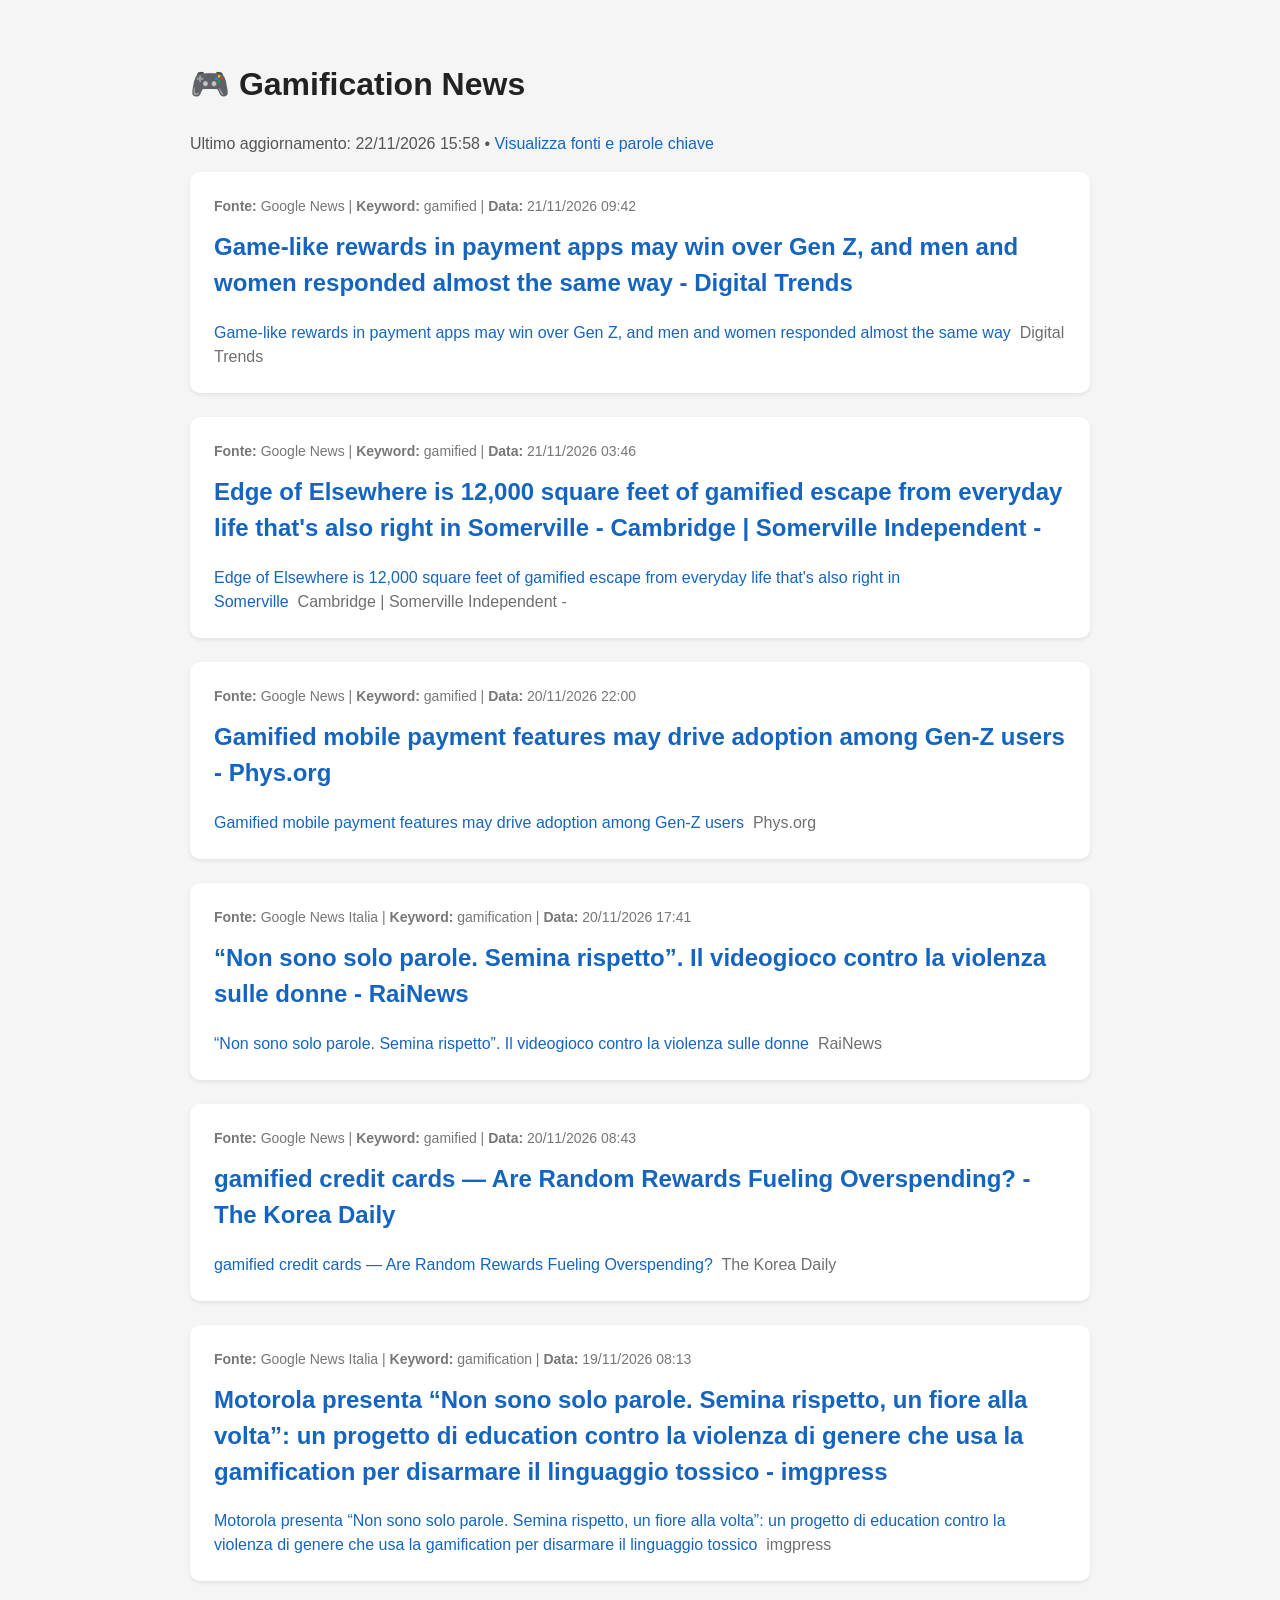
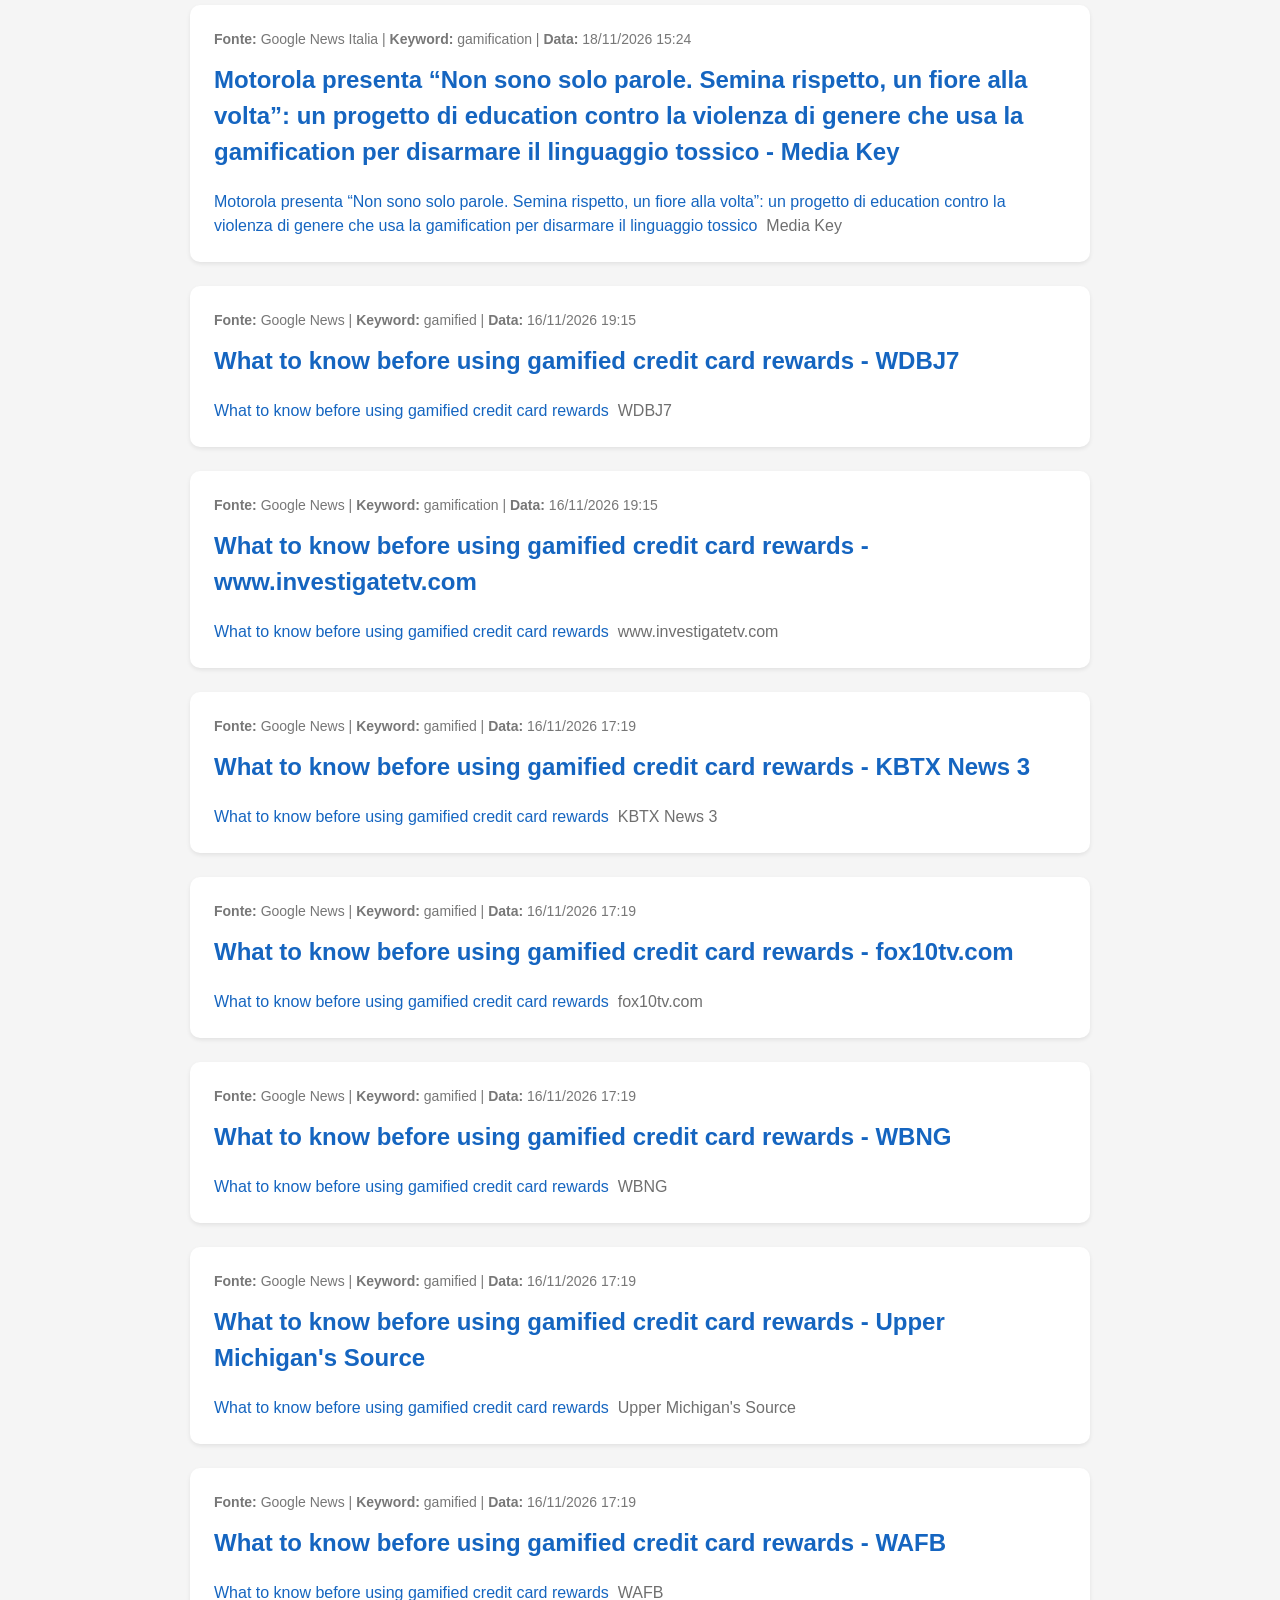
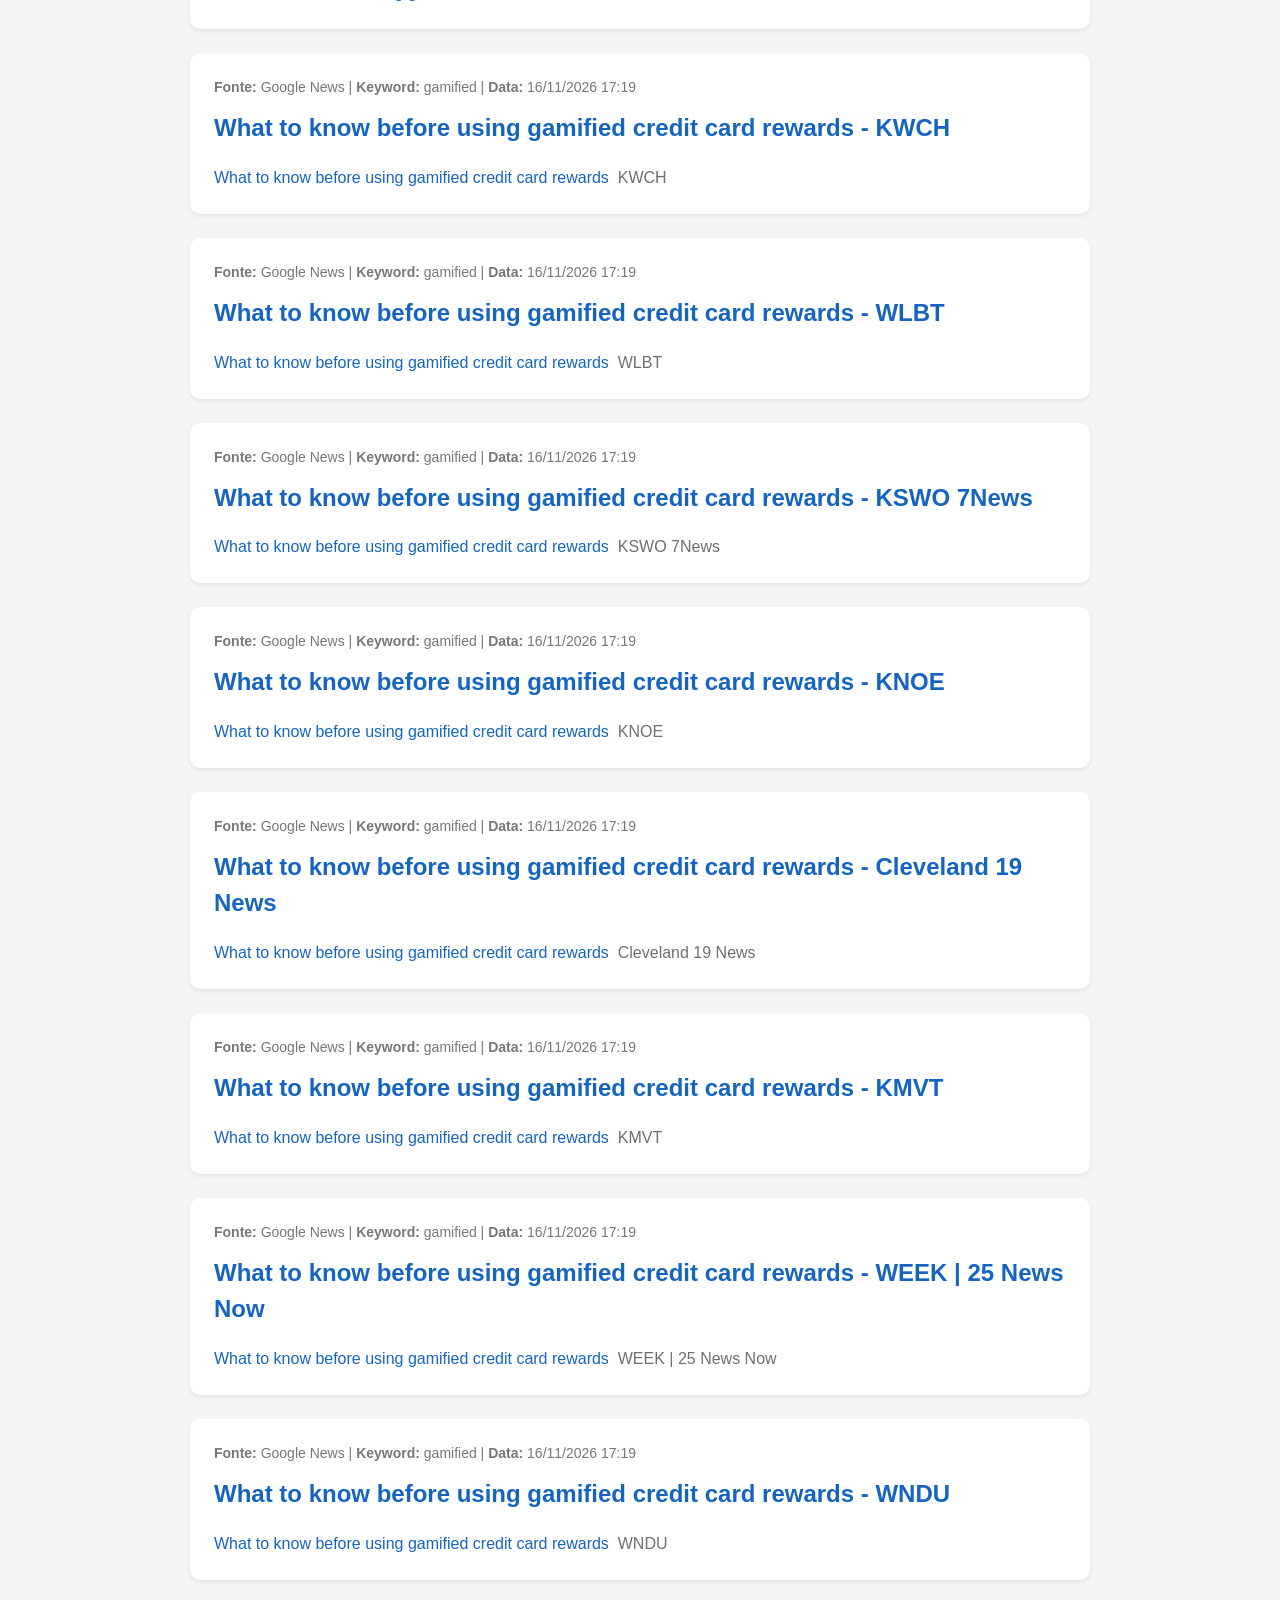
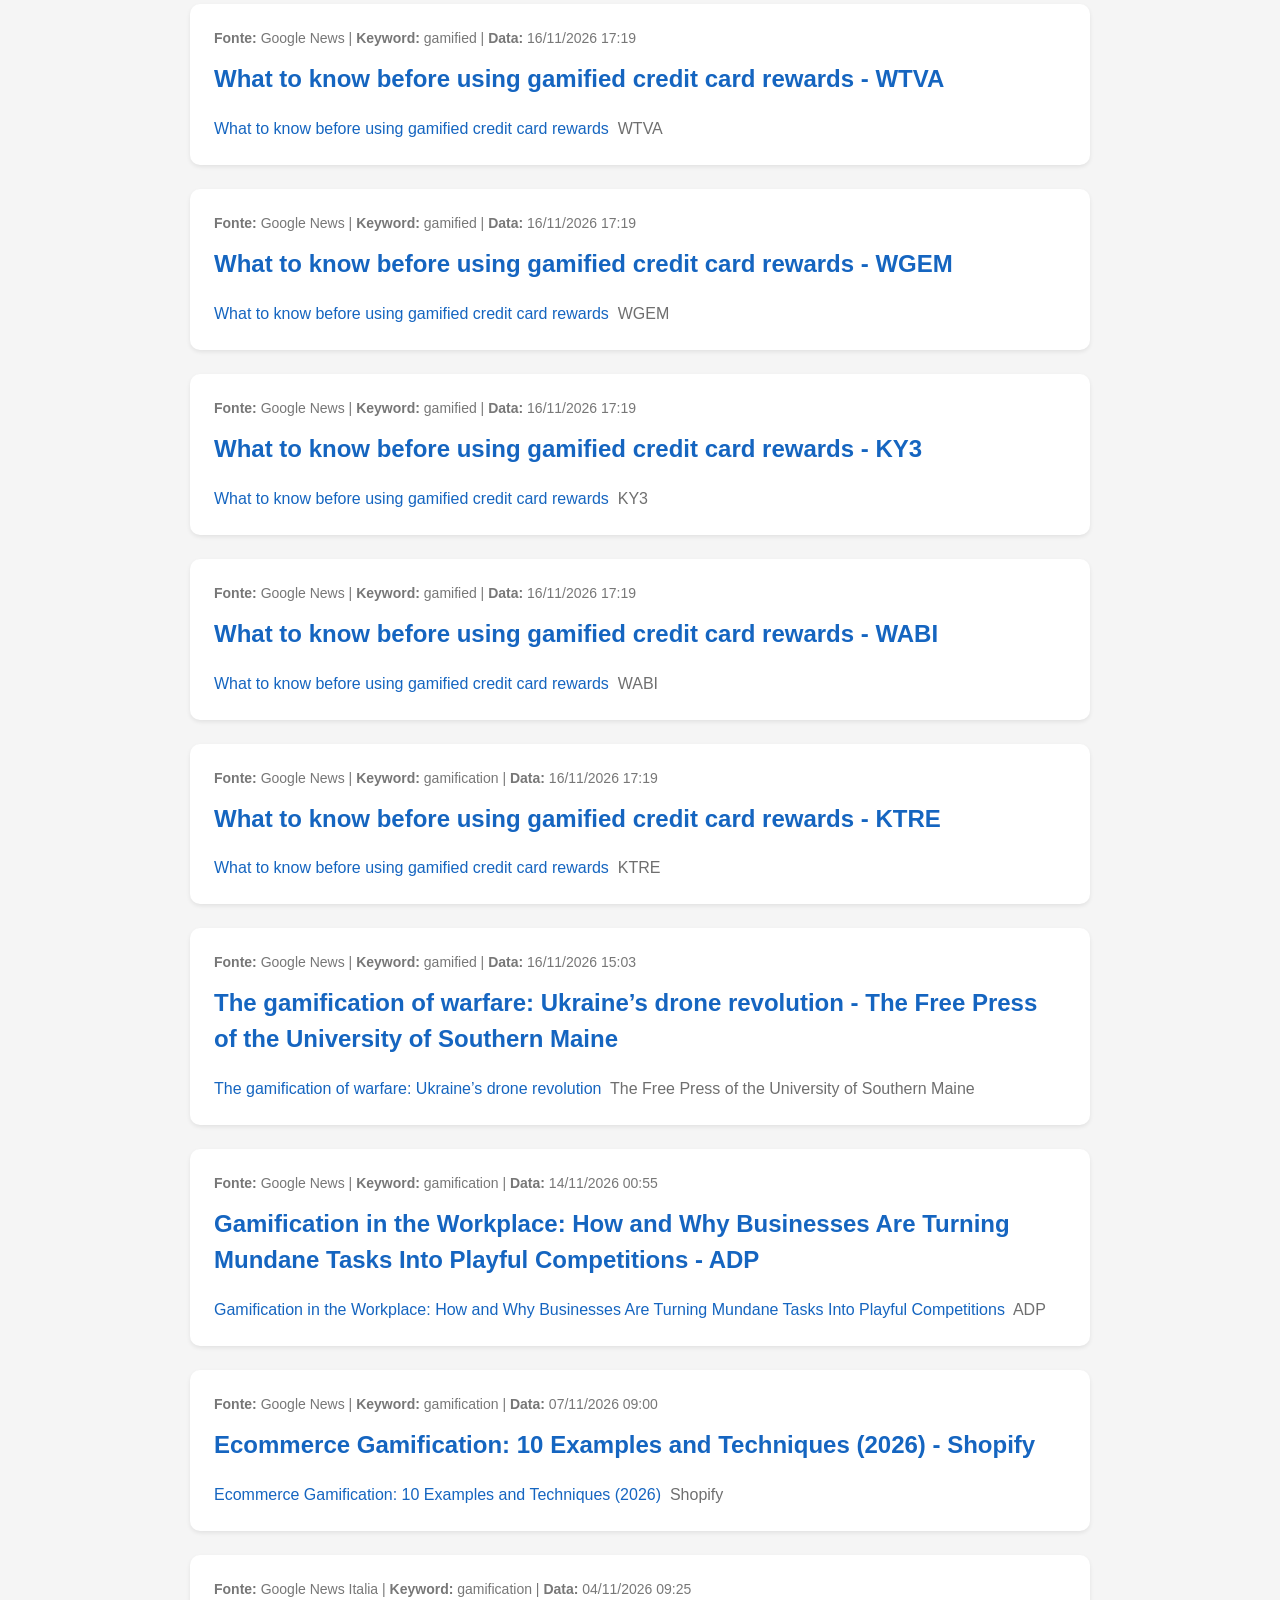
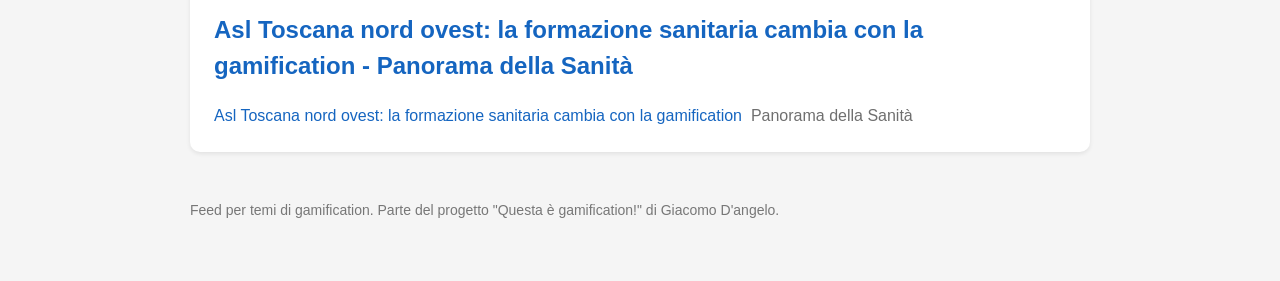
==== commit bb06e262: "Auto update RSS" ====
--- a/docs/index.html
+++ b/docs/index.html
@@ -13,7 +13,7 @@
 
     <h1>🎮 Gamification News</h1>
     <p>
-        Ultimo aggiornamento: 21/11/2026 16:00
+        Ultimo aggiornamento: 22/11/2026 15:58
         <span>•</span> 
         <a href="sources.html">Visualizza fonti e parole chiave</a>
     </p>
@@ -46,8 +46,8 @@
 
         <div class="meta">
             <strong>Fonte:</strong> Google News |
-            <strong>Keyword:</strong> gamification |
-            <strong>Data:</strong> 21/11/2026 00:46
+            <strong>Keyword:</strong> gamified |
+            <strong>Data:</strong> 21/11/2026 03:46
         </div>
 
         <h2>
@@ -68,7 +68,7 @@
 
         <div class="meta">
             <strong>Fonte:</strong> Google News |
-            <strong>Keyword:</strong> gamification |
+            <strong>Keyword:</strong> gamified |
             <strong>Data:</strong> 20/11/2026 22:00
         </div>
 
@@ -112,7 +112,7 @@
 
         <div class="meta">
             <strong>Fonte:</strong> Google News |
-            <strong>Keyword:</strong> gamification |
+            <strong>Keyword:</strong> gamified |
             <strong>Data:</strong> 20/11/2026 08:43
         </div>
 
@@ -178,18 +178,414 @@
 
         <div class="meta">
             <strong>Fonte:</strong> Google News |
+            <strong>Keyword:</strong> gamified |
+            <strong>Data:</strong> 16/11/2026 19:15
+        </div>
+
+        <h2>
+            <a href="https://news.google.com/rss/articles/CBMijgFBVV95cUxNRzJ5RU9FY3dDOEVkc1M1YTBHbmFOUnl0VURoUERBbXV2TnpNRnFrZXBGVmNkeEQ3OGx0WkplNXZxR3BJMFlJRUpkaFdfQ3ZWSFpTckh0X0xMRzEtTUJzaS11VjBTTERTVGdiVXVLZXpLbm5qZFhidWZuMzluQTNtUnJ0Ylp0bmpHZHhqQjd3?oc=5" target="_blank">
+                What to know before using gamified credit card rewards - WDBJ7
+            </a>
+        </h2>
+
+        <div class="summary">
+            <a href="https://news.google.com/rss/articles/CBMijgFBVV95cUxNRzJ5RU9FY3dDOEVkc1M1YTBHbmFOUnl0VURoUERBbXV2TnpNRnFrZXBGVmNkeEQ3OGx0WkplNXZxR3BJMFlJRUpkaFdfQ3ZWSFpTckh0X0xMRzEtTUJzaS11VjBTTERTVGdiVXVLZXpLbm5qZFhidWZuMzluQTNtUnJ0Ylp0bmpHZHhqQjd3?oc=5" target="_blank">What to know before using gamified credit card rewards</a>&nbsp;&nbsp;<font color="#6f6f6f">WDBJ7</font>
+        </div>
+
+    </div>
+
+    
+
+    <div class="article">
+
+        <div class="meta">
+            <strong>Fonte:</strong> Google News |
             <strong>Keyword:</strong> gamification |
-            <strong>Data:</strong> 17/11/2026 17:04
-        </div>
-
-        <h2>
-            <a href="https://news.google.com/rss/articles/[base64]?oc=5" target="_blank">
-                McDonald’s secret sauce: From the Golden Arches to the gold standard in promotions - Performance Marketing World
-            </a>
-        </h2>
-
-        <div class="summary">
-            <a href="https://news.google.com/rss/articles/[base64]?oc=5" target="_blank">McDonald’s secret sauce: From the Golden Arches to the gold standard in promotions</a>&nbsp;&nbsp;<font color="#6f6f6f">Performance Marketing World</font>
+            <strong>Data:</strong> 16/11/2026 19:15
+        </div>
+
+        <h2>
+            <a href="https://news.google.com/rss/articles/[base64]?oc=5" target="_blank">
+                What to know before using gamified credit card rewards - www.investigatetv.com
+            </a>
+        </h2>
+
+        <div class="summary">
+            <a href="https://news.google.com/rss/articles/[base64]?oc=5" target="_blank">What to know before using gamified credit card rewards</a>&nbsp;&nbsp;<font color="#6f6f6f">www.investigatetv.com</font>
+        </div>
+
+    </div>
+
+    
+
+    <div class="article">
+
+        <div class="meta">
+            <strong>Fonte:</strong> Google News |
+            <strong>Keyword:</strong> gamified |
+            <strong>Data:</strong> 16/11/2026 17:19
+        </div>
+
+        <h2>
+            <a href="https://news.google.com/rss/articles/[base64]?oc=5" target="_blank">
+                What to know before using gamified credit card rewards - KBTX News 3
+            </a>
+        </h2>
+
+        <div class="summary">
+            <a href="https://news.google.com/rss/articles/[base64]?oc=5" target="_blank">What to know before using gamified credit card rewards</a>&nbsp;&nbsp;<font color="#6f6f6f">KBTX News 3</font>
+        </div>
+
+    </div>
+
+    
+
+    <div class="article">
+
+        <div class="meta">
+            <strong>Fonte:</strong> Google News |
+            <strong>Keyword:</strong> gamified |
+            <strong>Data:</strong> 16/11/2026 17:19
+        </div>
+
+        <h2>
+            <a href="https://news.google.com/rss/articles/[base64]?oc=5" target="_blank">
+                What to know before using gamified credit card rewards - fox10tv.com
+            </a>
+        </h2>
+
+        <div class="summary">
+            <a href="https://news.google.com/rss/articles/[base64]?oc=5" target="_blank">What to know before using gamified credit card rewards</a>&nbsp;&nbsp;<font color="#6f6f6f">fox10tv.com</font>
+        </div>
+
+    </div>
+
+    
+
+    <div class="article">
+
+        <div class="meta">
+            <strong>Fonte:</strong> Google News |
+            <strong>Keyword:</strong> gamified |
+            <strong>Data:</strong> 16/11/2026 17:19
+        </div>
+
+        <h2>
+            <a href="https://news.google.com/rss/articles/[base64]?oc=5" target="_blank">
+                What to know before using gamified credit card rewards - WBNG
+            </a>
+        </h2>
+
+        <div class="summary">
+            <a href="https://news.google.com/rss/articles/[base64]?oc=5" target="_blank">What to know before using gamified credit card rewards</a>&nbsp;&nbsp;<font color="#6f6f6f">WBNG</font>
+        </div>
+
+    </div>
+
+    
+
+    <div class="article">
+
+        <div class="meta">
+            <strong>Fonte:</strong> Google News |
+            <strong>Keyword:</strong> gamified |
+            <strong>Data:</strong> 16/11/2026 17:19
+        </div>
+
+        <h2>
+            <a href="https://news.google.com/rss/articles/[base64]?oc=5" target="_blank">
+                What to know before using gamified credit card rewards - Upper Michigan&#39;s Source
+            </a>
+        </h2>
+
+        <div class="summary">
+            <a href="https://news.google.com/rss/articles/[base64]?oc=5" target="_blank">What to know before using gamified credit card rewards</a>&nbsp;&nbsp;<font color="#6f6f6f">Upper Michigan's Source</font>
+        </div>
+
+    </div>
+
+    
+
+    <div class="article">
+
+        <div class="meta">
+            <strong>Fonte:</strong> Google News |
+            <strong>Keyword:</strong> gamified |
+            <strong>Data:</strong> 16/11/2026 17:19
+        </div>
+
+        <h2>
+            <a href="https://news.google.com/rss/articles/[base64]?oc=5" target="_blank">
+                What to know before using gamified credit card rewards - WAFB
+            </a>
+        </h2>
+
+        <div class="summary">
+            <a href="https://news.google.com/rss/articles/[base64]?oc=5" target="_blank">What to know before using gamified credit card rewards</a>&nbsp;&nbsp;<font color="#6f6f6f">WAFB</font>
+        </div>
+
+    </div>
+
+    
+
+    <div class="article">
+
+        <div class="meta">
+            <strong>Fonte:</strong> Google News |
+            <strong>Keyword:</strong> gamified |
+            <strong>Data:</strong> 16/11/2026 17:19
+        </div>
+
+        <h2>
+            <a href="https://news.google.com/rss/articles/[base64]?oc=5" target="_blank">
+                What to know before using gamified credit card rewards - KWCH
+            </a>
+        </h2>
+
+        <div class="summary">
+            <a href="https://news.google.com/rss/articles/[base64]?oc=5" target="_blank">What to know before using gamified credit card rewards</a>&nbsp;&nbsp;<font color="#6f6f6f">KWCH</font>
+        </div>
+
+    </div>
+
+    
+
+    <div class="article">
+
+        <div class="meta">
+            <strong>Fonte:</strong> Google News |
+            <strong>Keyword:</strong> gamified |
+            <strong>Data:</strong> 16/11/2026 17:19
+        </div>
+
+        <h2>
+            <a href="https://news.google.com/rss/articles/[base64]?oc=5" target="_blank">
+                What to know before using gamified credit card rewards - WLBT
+            </a>
+        </h2>
+
+        <div class="summary">
+            <a href="https://news.google.com/rss/articles/[base64]?oc=5" target="_blank">What to know before using gamified credit card rewards</a>&nbsp;&nbsp;<font color="#6f6f6f">WLBT</font>
+        </div>
+
+    </div>
+
+    
+
+    <div class="article">
+
+        <div class="meta">
+            <strong>Fonte:</strong> Google News |
+            <strong>Keyword:</strong> gamified |
+            <strong>Data:</strong> 16/11/2026 17:19
+        </div>
+
+        <h2>
+            <a href="https://news.google.com/rss/articles/[base64]?oc=5" target="_blank">
+                What to know before using gamified credit card rewards - KSWO 7News
+            </a>
+        </h2>
+
+        <div class="summary">
+            <a href="https://news.google.com/rss/articles/[base64]?oc=5" target="_blank">What to know before using gamified credit card rewards</a>&nbsp;&nbsp;<font color="#6f6f6f">KSWO 7News</font>
+        </div>
+
+    </div>
+
+    
+
+    <div class="article">
+
+        <div class="meta">
+            <strong>Fonte:</strong> Google News |
+            <strong>Keyword:</strong> gamified |
+            <strong>Data:</strong> 16/11/2026 17:19
+        </div>
+
+        <h2>
+            <a href="https://news.google.com/rss/articles/[base64]?oc=5" target="_blank">
+                What to know before using gamified credit card rewards - KNOE
+            </a>
+        </h2>
+
+        <div class="summary">
+            <a href="https://news.google.com/rss/articles/[base64]?oc=5" target="_blank">What to know before using gamified credit card rewards</a>&nbsp;&nbsp;<font color="#6f6f6f">KNOE</font>
+        </div>
+
+    </div>
+
+    
+
+    <div class="article">
+
+        <div class="meta">
+            <strong>Fonte:</strong> Google News |
+            <strong>Keyword:</strong> gamified |
+            <strong>Data:</strong> 16/11/2026 17:19
+        </div>
+
+        <h2>
+            <a href="https://news.google.com/rss/articles/[base64]?oc=5" target="_blank">
+                What to know before using gamified credit card rewards - Cleveland 19 News
+            </a>
+        </h2>
+
+        <div class="summary">
+            <a href="https://news.google.com/rss/articles/[base64]?oc=5" target="_blank">What to know before using gamified credit card rewards</a>&nbsp;&nbsp;<font color="#6f6f6f">Cleveland 19 News</font>
+        </div>
+
+    </div>
+
+    
+
+    <div class="article">
+
+        <div class="meta">
+            <strong>Fonte:</strong> Google News |
+            <strong>Keyword:</strong> gamified |
+            <strong>Data:</strong> 16/11/2026 17:19
+        </div>
+
+        <h2>
+            <a href="https://news.google.com/rss/articles/[base64]?oc=5" target="_blank">
+                What to know before using gamified credit card rewards - KMVT
+            </a>
+        </h2>
+
+        <div class="summary">
+            <a href="https://news.google.com/rss/articles/[base64]?oc=5" target="_blank">What to know before using gamified credit card rewards</a>&nbsp;&nbsp;<font color="#6f6f6f">KMVT</font>
+        </div>
+
+    </div>
+
+    
+
+    <div class="article">
+
+        <div class="meta">
+            <strong>Fonte:</strong> Google News |
+            <strong>Keyword:</strong> gamified |
+            <strong>Data:</strong> 16/11/2026 17:19
+        </div>
+
+        <h2>
+            <a href="https://news.google.com/rss/articles/[base64]?oc=5" target="_blank">
+                What to know before using gamified credit card rewards - WEEK | 25 News Now
+            </a>
+        </h2>
+
+        <div class="summary">
+            <a href="https://news.google.com/rss/articles/[base64]?oc=5" target="_blank">What to know before using gamified credit card rewards</a>&nbsp;&nbsp;<font color="#6f6f6f">WEEK | 25 News Now</font>
+        </div>
+
+    </div>
+
+    
+
+    <div class="article">
+
+        <div class="meta">
+            <strong>Fonte:</strong> Google News |
+            <strong>Keyword:</strong> gamified |
+            <strong>Data:</strong> 16/11/2026 17:19
+        </div>
+
+        <h2>
+            <a href="https://news.google.com/rss/articles/[base64]?oc=5" target="_blank">
+                What to know before using gamified credit card rewards - WNDU
+            </a>
+        </h2>
+
+        <div class="summary">
+            <a href="https://news.google.com/rss/articles/[base64]?oc=5" target="_blank">What to know before using gamified credit card rewards</a>&nbsp;&nbsp;<font color="#6f6f6f">WNDU</font>
+        </div>
+
+    </div>
+
+    
+
+    <div class="article">
+
+        <div class="meta">
+            <strong>Fonte:</strong> Google News |
+            <strong>Keyword:</strong> gamified |
+            <strong>Data:</strong> 16/11/2026 17:19
+        </div>
+
+        <h2>
+            <a href="https://news.google.com/rss/articles/[base64]?oc=5" target="_blank">
+                What to know before using gamified credit card rewards - WTVA
+            </a>
+        </h2>
+
+        <div class="summary">
+            <a href="https://news.google.com/rss/articles/[base64]?oc=5" target="_blank">What to know before using gamified credit card rewards</a>&nbsp;&nbsp;<font color="#6f6f6f">WTVA</font>
+        </div>
+
+    </div>
+
+    
+
+    <div class="article">
+
+        <div class="meta">
+            <strong>Fonte:</strong> Google News |
+            <strong>Keyword:</strong> gamified |
+            <strong>Data:</strong> 16/11/2026 17:19
+        </div>
+
+        <h2>
+            <a href="https://news.google.com/rss/articles/[base64]?oc=5" target="_blank">
+                What to know before using gamified credit card rewards - WGEM
+            </a>
+        </h2>
+
+        <div class="summary">
+            <a href="https://news.google.com/rss/articles/[base64]?oc=5" target="_blank">What to know before using gamified credit card rewards</a>&nbsp;&nbsp;<font color="#6f6f6f">WGEM</font>
+        </div>
+
+    </div>
+
+    
+
+    <div class="article">
+
+        <div class="meta">
+            <strong>Fonte:</strong> Google News |
+            <strong>Keyword:</strong> gamified |
+            <strong>Data:</strong> 16/11/2026 17:19
+        </div>
+
+        <h2>
+            <a href="https://news.google.com/rss/articles/[base64]?oc=5" target="_blank">
+                What to know before using gamified credit card rewards - KY3
+            </a>
+        </h2>
+
+        <div class="summary">
+            <a href="https://news.google.com/rss/articles/[base64]?oc=5" target="_blank">What to know before using gamified credit card rewards</a>&nbsp;&nbsp;<font color="#6f6f6f">KY3</font>
+        </div>
+
+    </div>
+
+    
+
+    <div class="article">
+
+        <div class="meta">
+            <strong>Fonte:</strong> Google News |
+            <strong>Keyword:</strong> gamified |
+            <strong>Data:</strong> 16/11/2026 17:19
+        </div>
+
+        <h2>
+            <a href="https://news.google.com/rss/articles/[base64]?oc=5" target="_blank">
+                What to know before using gamified credit card rewards - WABI
+            </a>
+        </h2>
+
+        <div class="summary">
+            <a href="https://news.google.com/rss/articles/[base64]?oc=5" target="_blank">What to know before using gamified credit card rewards</a>&nbsp;&nbsp;<font color="#6f6f6f">WABI</font>
         </div>
 
     </div>
@@ -201,6 +597,28 @@
         <div class="meta">
             <strong>Fonte:</strong> Google News |
             <strong>Keyword:</strong> gamification |
+            <strong>Data:</strong> 16/11/2026 17:19
+        </div>
+
+        <h2>
+            <a href="https://news.google.com/rss/articles/[base64]?oc=5" target="_blank">
+                What to know before using gamified credit card rewards - KTRE
+            </a>
+        </h2>
+
+        <div class="summary">
+            <a href="https://news.google.com/rss/articles/[base64]?oc=5" target="_blank">What to know before using gamified credit card rewards</a>&nbsp;&nbsp;<font color="#6f6f6f">KTRE</font>
+        </div>
+
+    </div>
+
+    
+
+    <div class="article">
+
+        <div class="meta">
+            <strong>Fonte:</strong> Google News |
+            <strong>Keyword:</strong> gamified |
             <strong>Data:</strong> 16/11/2026 15:03
         </div>
 
@@ -234,28 +652,6 @@
 
         <div class="summary">
             <a href="https://news.google.com/rss/articles/[base64]?oc=5" target="_blank">Gamification in the Workplace: How and Why Businesses Are Turning Mundane Tasks Into Playful Competitions</a>&nbsp;&nbsp;<font color="#6f6f6f">ADP</font>
-        </div>
-
-    </div>
-
-    
-
-    <div class="article">
-
-        <div class="meta">
-            <strong>Fonte:</strong> Google News |
-            <strong>Keyword:</strong> gamification |
-            <strong>Data:</strong> 12/11/2026 19:20
-        </div>
-
-        <h2>
-            <a href="https://news.google.com/rss/articles/CBMia0FVX3lxTFA3U2dCamZkUndkTkhEcEppUFBQUy1Ocmp6TmxHT3Yyei1aaTdXQ0tDRzhsUEtTRFNISzBxUHpya1dQanM2YWphTHhudTdWcFpMZXhUbjh4WkhZRW51U0VWUG5YMTY1Mlg3LXcw?oc=5" target="_blank">
-                Gamify The Chelsea Way - chelseafconline.com
-            </a>
-        </h2>
-
-        <div class="summary">
-            <a href="https://news.google.com/rss/articles/CBMia0FVX3lxTFA3U2dCamZkUndkTkhEcEppUFBQUy1Ocmp6TmxHT3Yyei1aaTdXQ0tDRzhsUEtTRFNISzBxUHpya1dQanM2YWphTHhudTdWcFpMZXhUbjh4WkhZRW51U0VWUG5YMTY1Mlg3LXcw?oc=5" target="_blank">Gamify The Chelsea Way</a>&nbsp;&nbsp;<font color="#6f6f6f">chelseafconline.com</font>
         </div>
 
     </div>
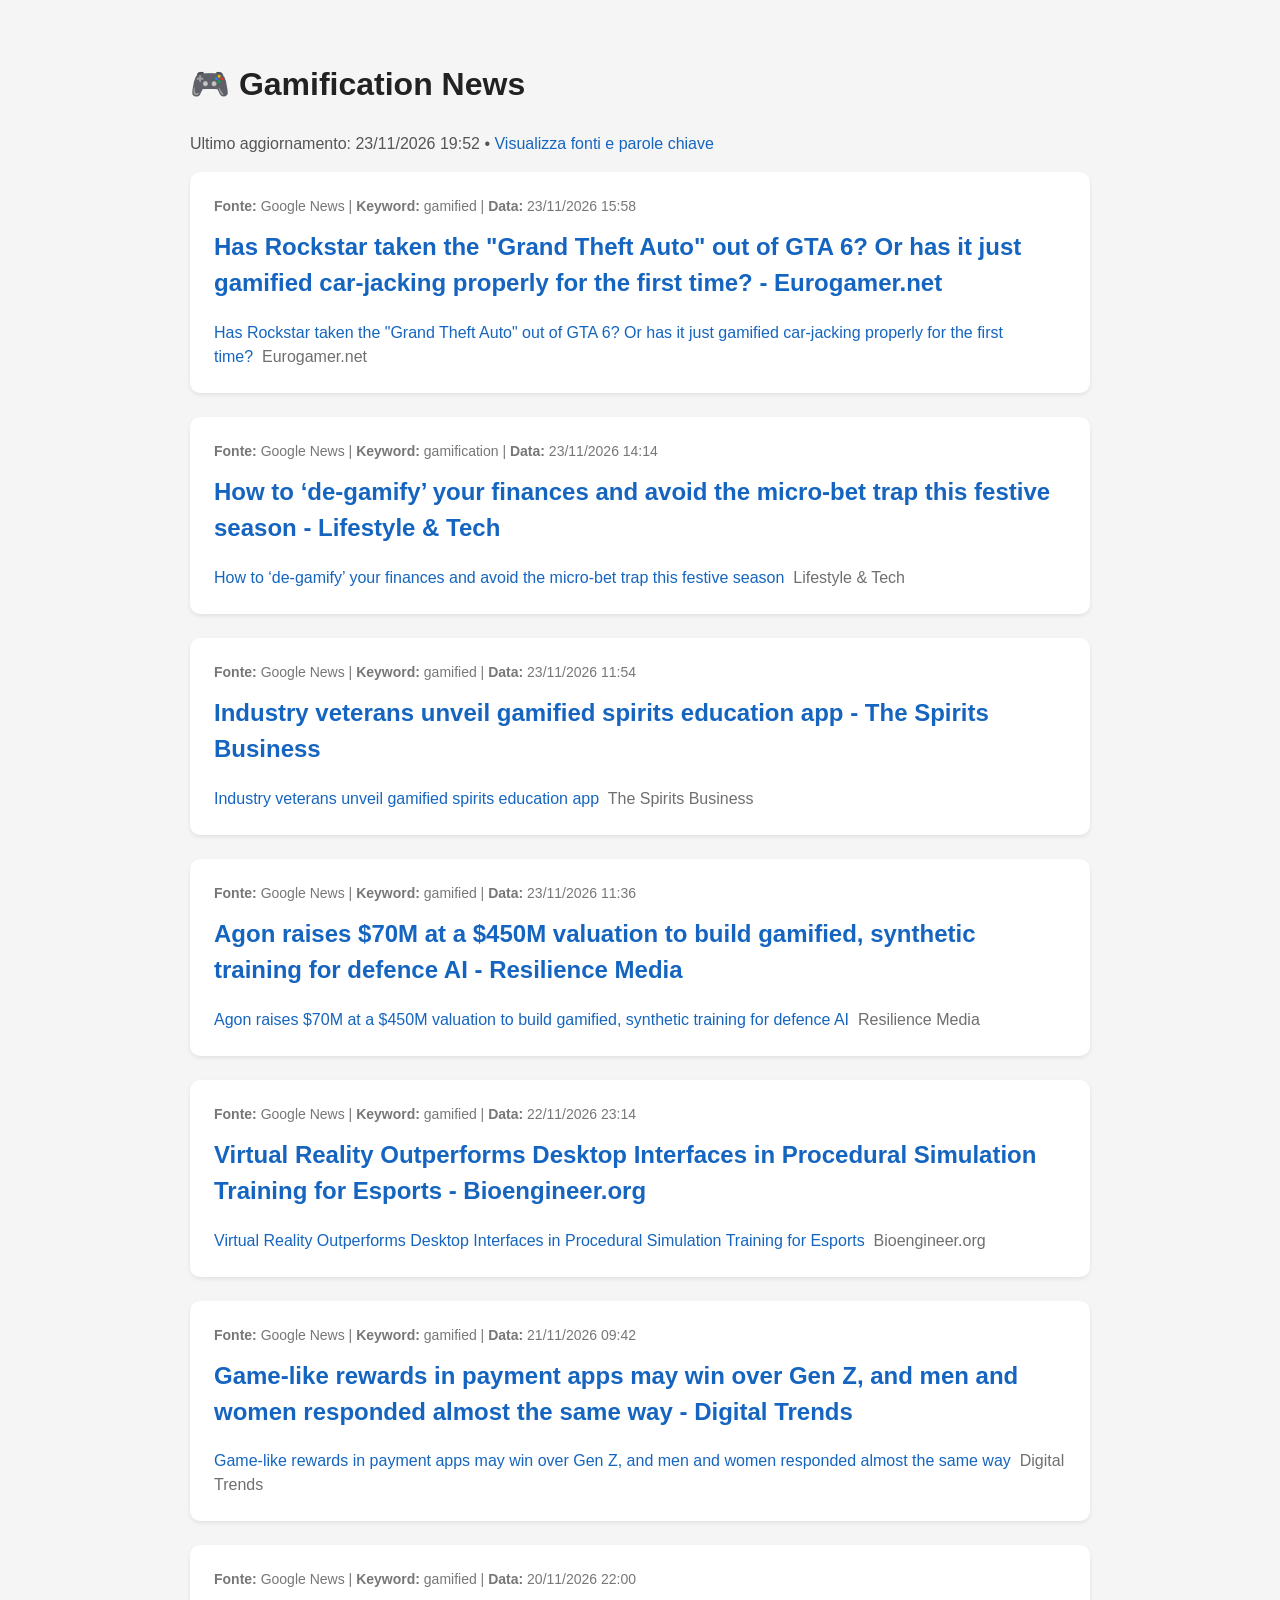
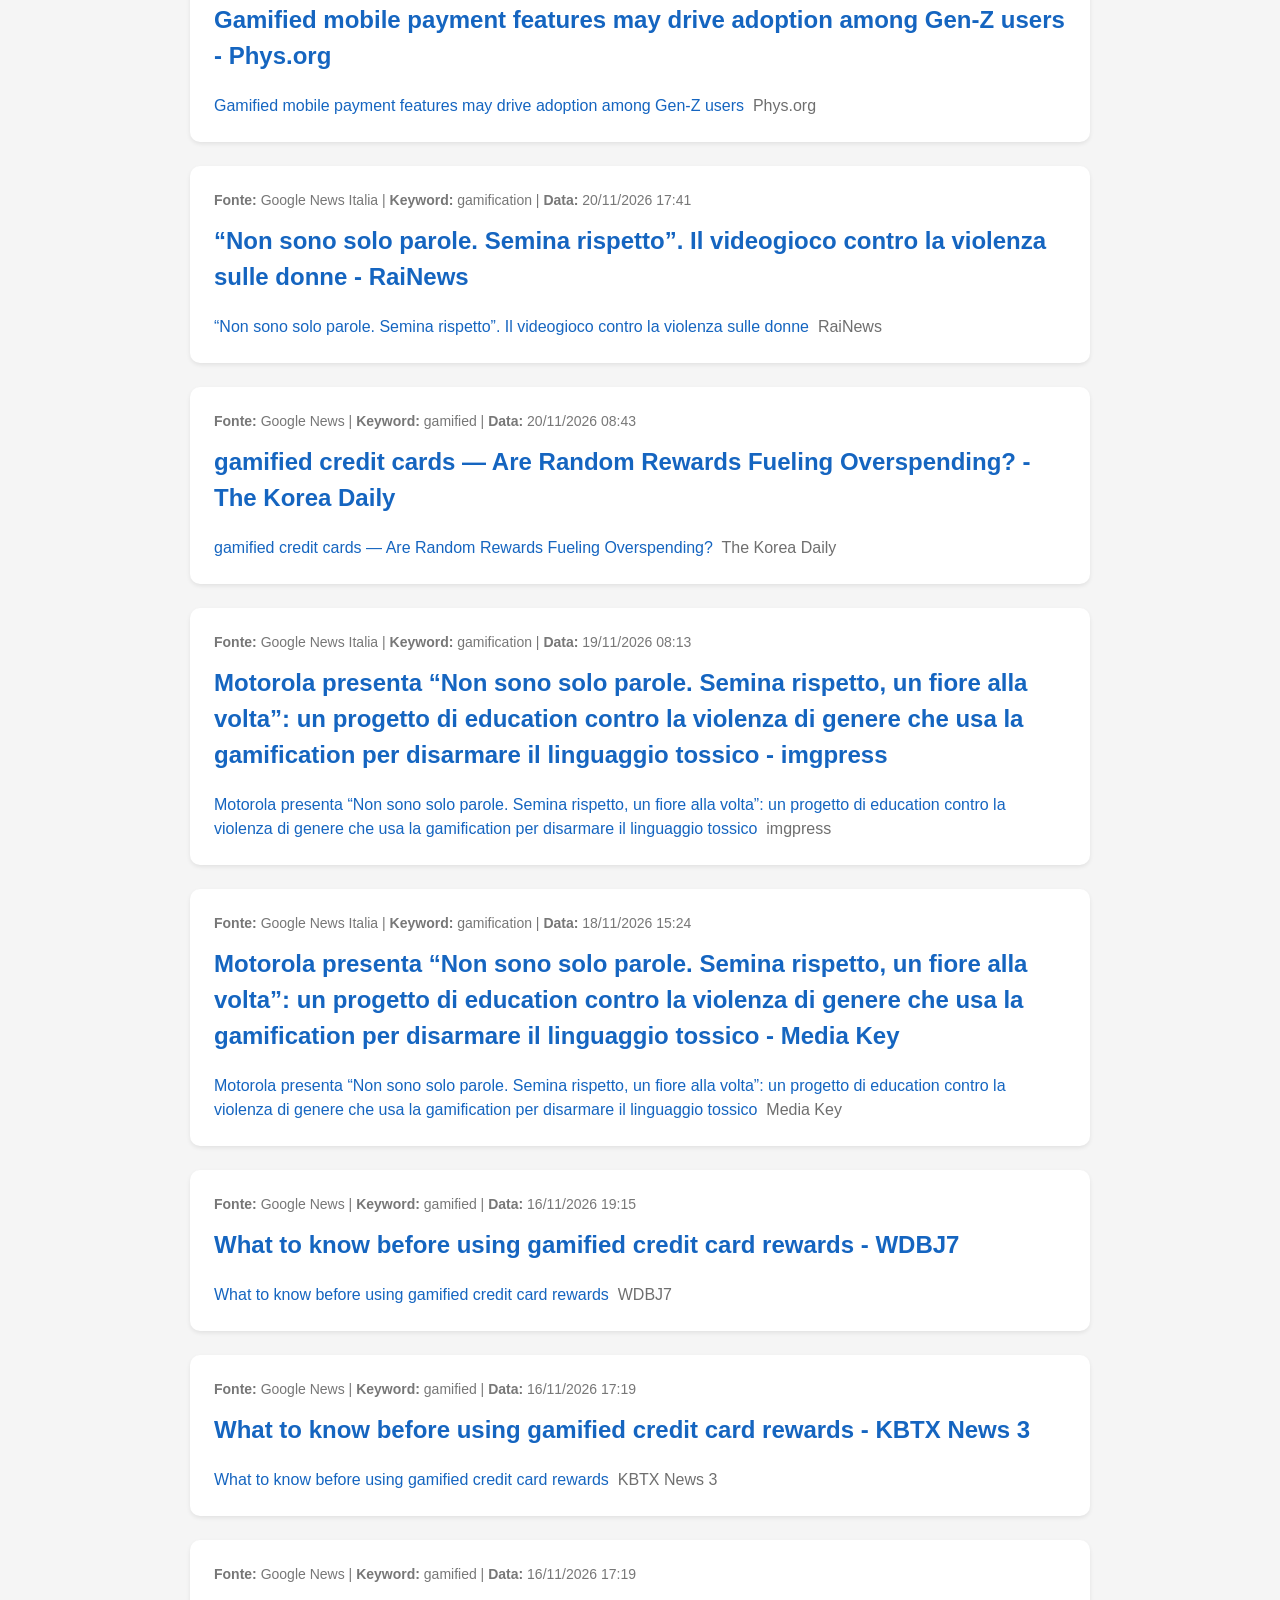
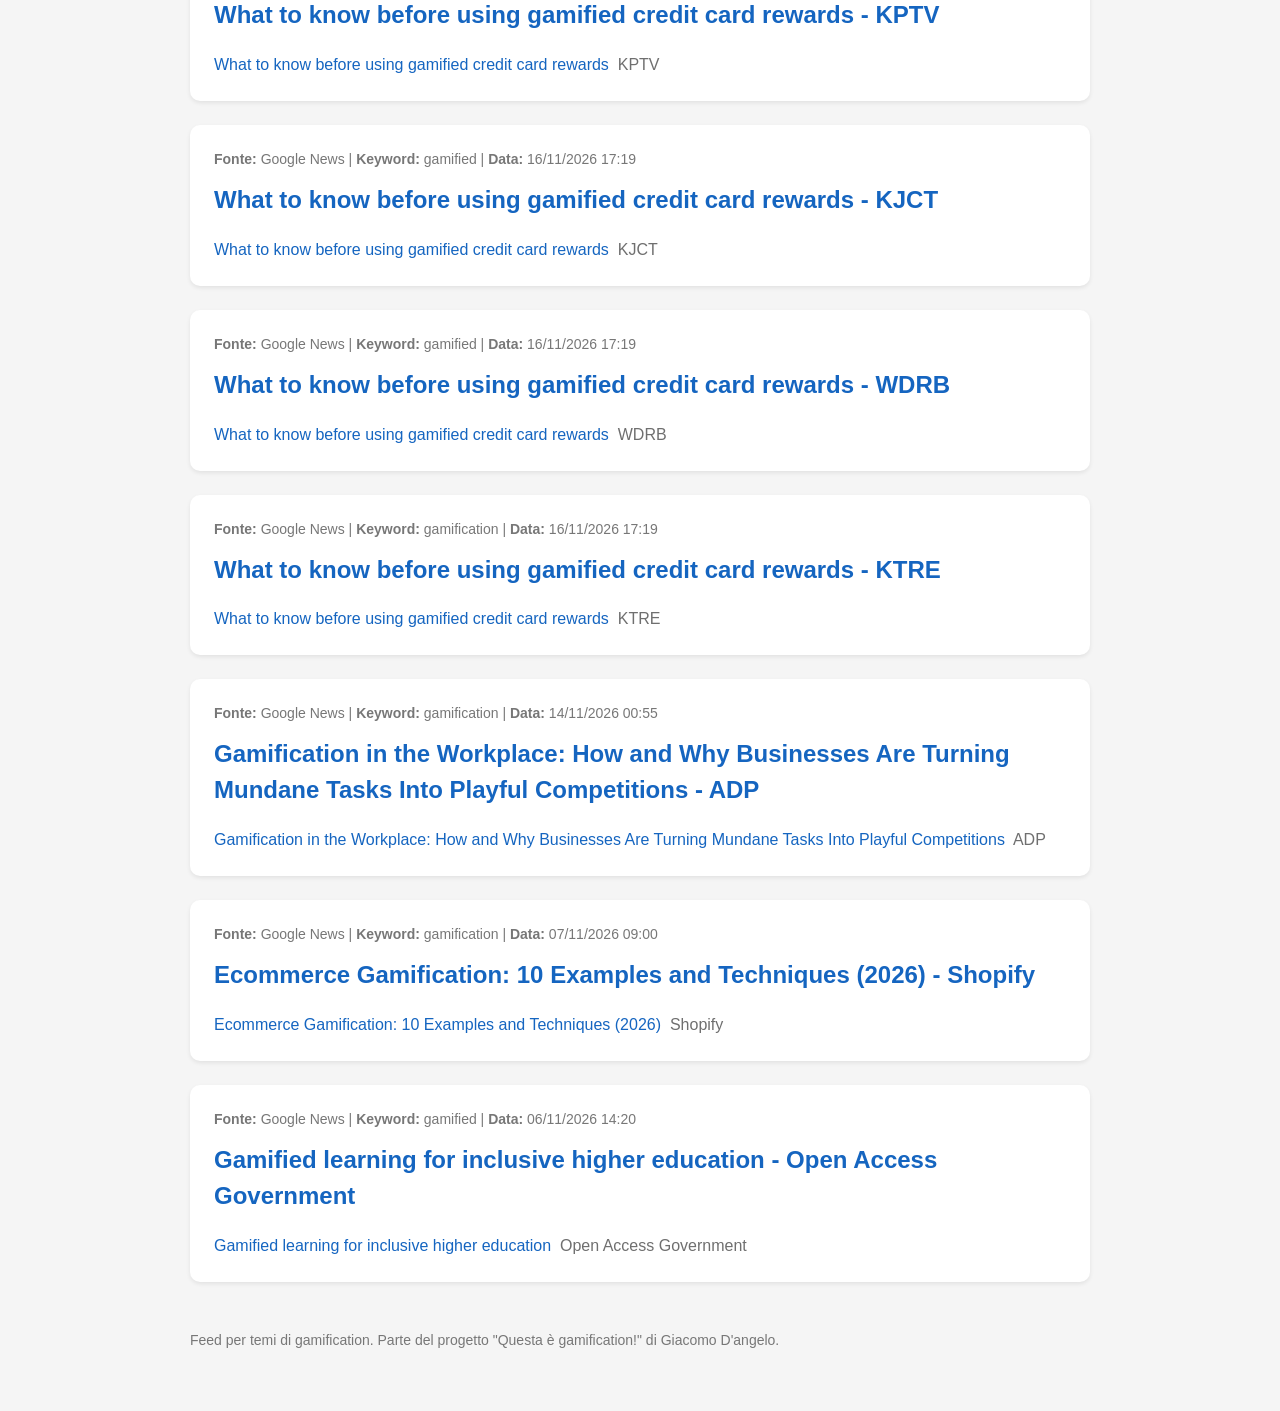
==== commit ad1d79c0: "Auto update RSS" ====
--- a/docs/index.html
+++ b/docs/index.html
@@ -13,7 +13,7 @@
 
     <h1>🎮 Gamification News</h1>
     <p>
-        Ultimo aggiornamento: 22/11/2026 15:58
+        Ultimo aggiornamento: 23/11/2026 19:52
         <span>•</span> 
         <a href="sources.html">Visualizza fonti e parole chiave</a>
     </p>
@@ -25,6 +25,116 @@
         <div class="meta">
             <strong>Fonte:</strong> Google News |
             <strong>Keyword:</strong> gamified |
+            <strong>Data:</strong> 23/11/2026 15:58
+        </div>
+
+        <h2>
+            <a href="https://news.google.com/rss/articles/CBMiX0FVX3lxTE5MbmxZLVFWSnFCeGNZamk5X2hieHY0WmVqRHFJempBejNnTXBuX3NnUUFUQUlxY1Utb1BjV3hOeTBZLWpkOWwxTnZqdVROcUR0ZUVLV3lZLVBadExOSk1J?oc=5" target="_blank">
+                Has Rockstar taken the &#34;Grand Theft Auto&#34; out of GTA 6? Or has it just gamified car-jacking properly for the first time? - Eurogamer.net
+            </a>
+        </h2>
+
+        <div class="summary">
+            <a href="https://news.google.com/rss/articles/CBMiX0FVX3lxTE5MbmxZLVFWSnFCeGNZamk5X2hieHY0WmVqRHFJempBejNnTXBuX3NnUUFUQUlxY1Utb1BjV3hOeTBZLWpkOWwxTnZqdVROcUR0ZUVLV3lZLVBadExOSk1J?oc=5" target="_blank">Has Rockstar taken the "Grand Theft Auto" out of GTA 6? Or has it just gamified car-jacking properly for the first time?</a>&nbsp;&nbsp;<font color="#6f6f6f">Eurogamer.net</font>
+        </div>
+
+    </div>
+
+    
+
+    <div class="article">
+
+        <div class="meta">
+            <strong>Fonte:</strong> Google News |
+            <strong>Keyword:</strong> gamification |
+            <strong>Data:</strong> 23/11/2026 14:14
+        </div>
+
+        <h2>
+            <a href="https://news.google.com/rss/articles/[base64]?oc=5" target="_blank">
+                How to ‘de-gamify’ your finances and avoid the micro-bet trap this festive season - Lifestyle &amp; Tech
+            </a>
+        </h2>
+
+        <div class="summary">
+            <a href="https://news.google.com/rss/articles/[base64]?oc=5" target="_blank">How to ‘de-gamify’ your finances and avoid the micro-bet trap this festive season</a>&nbsp;&nbsp;<font color="#6f6f6f">Lifestyle & Tech</font>
+        </div>
+
+    </div>
+
+    
+
+    <div class="article">
+
+        <div class="meta">
+            <strong>Fonte:</strong> Google News |
+            <strong>Keyword:</strong> gamified |
+            <strong>Data:</strong> 23/11/2026 11:54
+        </div>
+
+        <h2>
+            <a href="https://news.google.com/rss/articles/[base64]?oc=5" target="_blank">
+                Industry veterans unveil gamified spirits education app - The Spirits Business
+            </a>
+        </h2>
+
+        <div class="summary">
+            <a href="https://news.google.com/rss/articles/[base64]?oc=5" target="_blank">Industry veterans unveil gamified spirits education app</a>&nbsp;&nbsp;<font color="#6f6f6f">The Spirits Business</font>
+        </div>
+
+    </div>
+
+    
+
+    <div class="article">
+
+        <div class="meta">
+            <strong>Fonte:</strong> Google News |
+            <strong>Keyword:</strong> gamified |
+            <strong>Data:</strong> 23/11/2026 11:36
+        </div>
+
+        <h2>
+            <a href="https://news.google.com/rss/articles/[base64]?oc=5" target="_blank">
+                Agon raises $70M at a $450M valuation to build gamified, synthetic training for defence AI - Resilience Media
+            </a>
+        </h2>
+
+        <div class="summary">
+            <a href="https://news.google.com/rss/articles/[base64]?oc=5" target="_blank">Agon raises $70M at a $450M valuation to build gamified, synthetic training for defence AI</a>&nbsp;&nbsp;<font color="#6f6f6f">Resilience Media</font>
+        </div>
+
+    </div>
+
+    
+
+    <div class="article">
+
+        <div class="meta">
+            <strong>Fonte:</strong> Google News |
+            <strong>Keyword:</strong> gamified |
+            <strong>Data:</strong> 22/11/2026 23:14
+        </div>
+
+        <h2>
+            <a href="https://news.google.com/rss/articles/[base64]?oc=5" target="_blank">
+                Virtual Reality Outperforms Desktop Interfaces in Procedural Simulation Training for Esports - Bioengineer.org
+            </a>
+        </h2>
+
+        <div class="summary">
+            <a href="https://news.google.com/rss/articles/[base64]?oc=5" target="_blank">Virtual Reality Outperforms Desktop Interfaces in Procedural Simulation Training for Esports</a>&nbsp;&nbsp;<font color="#6f6f6f">Bioengineer.org</font>
+        </div>
+
+    </div>
+
+    
+
+    <div class="article">
+
+        <div class="meta">
+            <strong>Fonte:</strong> Google News |
+            <strong>Keyword:</strong> gamified |
             <strong>Data:</strong> 21/11/2026 09:42
         </div>
 
@@ -47,28 +157,6 @@
         <div class="meta">
             <strong>Fonte:</strong> Google News |
             <strong>Keyword:</strong> gamified |
-            <strong>Data:</strong> 21/11/2026 03:46
-        </div>
-
-        <h2>
-            <a href="https://news.google.com/rss/articles/[base64]?oc=5" target="_blank">
-                Edge of Elsewhere is 12,000 square feet of gamified escape from everyday life that&#39;s also right in Somerville - Cambridge | Somerville Independent -
-            </a>
-        </h2>
-
-        <div class="summary">
-            <a href="https://news.google.com/rss/articles/[base64]?oc=5" target="_blank">Edge of Elsewhere is 12,000 square feet of gamified escape from everyday life that's also right in Somerville</a>&nbsp;&nbsp;<font color="#6f6f6f">Cambridge | Somerville Independent -</font>
-        </div>
-
-    </div>
-
-    
-
-    <div class="article">
-
-        <div class="meta">
-            <strong>Fonte:</strong> Google News |
-            <strong>Keyword:</strong> gamified |
             <strong>Data:</strong> 20/11/2026 22:00
         </div>
 
@@ -200,28 +288,6 @@
 
         <div class="meta">
             <strong>Fonte:</strong> Google News |
-            <strong>Keyword:</strong> gamification |
-            <strong>Data:</strong> 16/11/2026 19:15
-        </div>
-
-        <h2>
-            <a href="https://news.google.com/rss/articles/[base64]?oc=5" target="_blank">
-                What to know before using gamified credit card rewards - www.investigatetv.com
-            </a>
-        </h2>
-
-        <div class="summary">
-            <a href="https://news.google.com/rss/articles/[base64]?oc=5" target="_blank">What to know before using gamified credit card rewards</a>&nbsp;&nbsp;<font color="#6f6f6f">www.investigatetv.com</font>
-        </div>
-
-    </div>
-
-    
-
-    <div class="article">
-
-        <div class="meta">
-            <strong>Fonte:</strong> Google News |
             <strong>Keyword:</strong> gamified |
             <strong>Data:</strong> 16/11/2026 17:19
         </div>
@@ -249,13 +315,13 @@
         </div>
 
         <h2>
-            <a href="https://news.google.com/rss/articles/[base64]?oc=5" target="_blank">
-                What to know before using gamified credit card rewards - fox10tv.com
-            </a>
-        </h2>
-
-        <div class="summary">
-            <a href="https://news.google.com/rss/articles/[base64]?oc=5" target="_blank">What to know before using gamified credit card rewards</a>&nbsp;&nbsp;<font color="#6f6f6f">fox10tv.com</font>
+            <a href="https://news.google.com/rss/articles/[base64]?oc=5" target="_blank">
+                What to know before using gamified credit card rewards - KPTV
+            </a>
+        </h2>
+
+        <div class="summary">
+            <a href="https://news.google.com/rss/articles/[base64]?oc=5" target="_blank">What to know before using gamified credit card rewards</a>&nbsp;&nbsp;<font color="#6f6f6f">KPTV</font>
         </div>
 
     </div>
@@ -271,13 +337,13 @@
         </div>
 
         <h2>
-            <a href="https://news.google.com/rss/articles/[base64]?oc=5" target="_blank">
-                What to know before using gamified credit card rewards - WBNG
-            </a>
-        </h2>
-
-        <div class="summary">
-            <a href="https://news.google.com/rss/articles/[base64]?oc=5" target="_blank">What to know before using gamified credit card rewards</a>&nbsp;&nbsp;<font color="#6f6f6f">WBNG</font>
+            <a href="https://news.google.com/rss/articles/[base64]?oc=5" target="_blank">
+                What to know before using gamified credit card rewards - KJCT
+            </a>
+        </h2>
+
+        <div class="summary">
+            <a href="https://news.google.com/rss/articles/[base64]?oc=5" target="_blank">What to know before using gamified credit card rewards</a>&nbsp;&nbsp;<font color="#6f6f6f">KJCT</font>
         </div>
 
     </div>
@@ -293,299 +359,13 @@
         </div>
 
         <h2>
-            <a href="https://news.google.com/rss/articles/[base64]?oc=5" target="_blank">
-                What to know before using gamified credit card rewards - Upper Michigan&#39;s Source
-            </a>
-        </h2>
-
-        <div class="summary">
-            <a href="https://news.google.com/rss/articles/[base64]?oc=5" target="_blank">What to know before using gamified credit card rewards</a>&nbsp;&nbsp;<font color="#6f6f6f">Upper Michigan's Source</font>
-        </div>
-
-    </div>
-
-    
-
-    <div class="article">
-
-        <div class="meta">
-            <strong>Fonte:</strong> Google News |
-            <strong>Keyword:</strong> gamified |
-            <strong>Data:</strong> 16/11/2026 17:19
-        </div>
-
-        <h2>
-            <a href="https://news.google.com/rss/articles/[base64]?oc=5" target="_blank">
-                What to know before using gamified credit card rewards - WAFB
-            </a>
-        </h2>
-
-        <div class="summary">
-            <a href="https://news.google.com/rss/articles/[base64]?oc=5" target="_blank">What to know before using gamified credit card rewards</a>&nbsp;&nbsp;<font color="#6f6f6f">WAFB</font>
-        </div>
-
-    </div>
-
-    
-
-    <div class="article">
-
-        <div class="meta">
-            <strong>Fonte:</strong> Google News |
-            <strong>Keyword:</strong> gamified |
-            <strong>Data:</strong> 16/11/2026 17:19
-        </div>
-
-        <h2>
-            <a href="https://news.google.com/rss/articles/[base64]?oc=5" target="_blank">
-                What to know before using gamified credit card rewards - KWCH
-            </a>
-        </h2>
-
-        <div class="summary">
-            <a href="https://news.google.com/rss/articles/[base64]?oc=5" target="_blank">What to know before using gamified credit card rewards</a>&nbsp;&nbsp;<font color="#6f6f6f">KWCH</font>
-        </div>
-
-    </div>
-
-    
-
-    <div class="article">
-
-        <div class="meta">
-            <strong>Fonte:</strong> Google News |
-            <strong>Keyword:</strong> gamified |
-            <strong>Data:</strong> 16/11/2026 17:19
-        </div>
-
-        <h2>
-            <a href="https://news.google.com/rss/articles/[base64]?oc=5" target="_blank">
-                What to know before using gamified credit card rewards - WLBT
-            </a>
-        </h2>
-
-        <div class="summary">
-            <a href="https://news.google.com/rss/articles/[base64]?oc=5" target="_blank">What to know before using gamified credit card rewards</a>&nbsp;&nbsp;<font color="#6f6f6f">WLBT</font>
-        </div>
-
-    </div>
-
-    
-
-    <div class="article">
-
-        <div class="meta">
-            <strong>Fonte:</strong> Google News |
-            <strong>Keyword:</strong> gamified |
-            <strong>Data:</strong> 16/11/2026 17:19
-        </div>
-
-        <h2>
-            <a href="https://news.google.com/rss/articles/[base64]?oc=5" target="_blank">
-                What to know before using gamified credit card rewards - KSWO 7News
-            </a>
-        </h2>
-
-        <div class="summary">
-            <a href="https://news.google.com/rss/articles/[base64]?oc=5" target="_blank">What to know before using gamified credit card rewards</a>&nbsp;&nbsp;<font color="#6f6f6f">KSWO 7News</font>
-        </div>
-
-    </div>
-
-    
-
-    <div class="article">
-
-        <div class="meta">
-            <strong>Fonte:</strong> Google News |
-            <strong>Keyword:</strong> gamified |
-            <strong>Data:</strong> 16/11/2026 17:19
-        </div>
-
-        <h2>
-            <a href="https://news.google.com/rss/articles/[base64]?oc=5" target="_blank">
-                What to know before using gamified credit card rewards - KNOE
-            </a>
-        </h2>
-
-        <div class="summary">
-            <a href="https://news.google.com/rss/articles/[base64]?oc=5" target="_blank">What to know before using gamified credit card rewards</a>&nbsp;&nbsp;<font color="#6f6f6f">KNOE</font>
-        </div>
-
-    </div>
-
-    
-
-    <div class="article">
-
-        <div class="meta">
-            <strong>Fonte:</strong> Google News |
-            <strong>Keyword:</strong> gamified |
-            <strong>Data:</strong> 16/11/2026 17:19
-        </div>
-
-        <h2>
-            <a href="https://news.google.com/rss/articles/[base64]?oc=5" target="_blank">
-                What to know before using gamified credit card rewards - Cleveland 19 News
-            </a>
-        </h2>
-
-        <div class="summary">
-            <a href="https://news.google.com/rss/articles/[base64]?oc=5" target="_blank">What to know before using gamified credit card rewards</a>&nbsp;&nbsp;<font color="#6f6f6f">Cleveland 19 News</font>
-        </div>
-
-    </div>
-
-    
-
-    <div class="article">
-
-        <div class="meta">
-            <strong>Fonte:</strong> Google News |
-            <strong>Keyword:</strong> gamified |
-            <strong>Data:</strong> 16/11/2026 17:19
-        </div>
-
-        <h2>
-            <a href="https://news.google.com/rss/articles/[base64]?oc=5" target="_blank">
-                What to know before using gamified credit card rewards - KMVT
-            </a>
-        </h2>
-
-        <div class="summary">
-            <a href="https://news.google.com/rss/articles/[base64]?oc=5" target="_blank">What to know before using gamified credit card rewards</a>&nbsp;&nbsp;<font color="#6f6f6f">KMVT</font>
-        </div>
-
-    </div>
-
-    
-
-    <div class="article">
-
-        <div class="meta">
-            <strong>Fonte:</strong> Google News |
-            <strong>Keyword:</strong> gamified |
-            <strong>Data:</strong> 16/11/2026 17:19
-        </div>
-
-        <h2>
-            <a href="https://news.google.com/rss/articles/[base64]?oc=5" target="_blank">
-                What to know before using gamified credit card rewards - WEEK | 25 News Now
-            </a>
-        </h2>
-
-        <div class="summary">
-            <a href="https://news.google.com/rss/articles/[base64]?oc=5" target="_blank">What to know before using gamified credit card rewards</a>&nbsp;&nbsp;<font color="#6f6f6f">WEEK | 25 News Now</font>
-        </div>
-
-    </div>
-
-    
-
-    <div class="article">
-
-        <div class="meta">
-            <strong>Fonte:</strong> Google News |
-            <strong>Keyword:</strong> gamified |
-            <strong>Data:</strong> 16/11/2026 17:19
-        </div>
-
-        <h2>
-            <a href="https://news.google.com/rss/articles/[base64]?oc=5" target="_blank">
-                What to know before using gamified credit card rewards - WNDU
-            </a>
-        </h2>
-
-        <div class="summary">
-            <a href="https://news.google.com/rss/articles/[base64]?oc=5" target="_blank">What to know before using gamified credit card rewards</a>&nbsp;&nbsp;<font color="#6f6f6f">WNDU</font>
-        </div>
-
-    </div>
-
-    
-
-    <div class="article">
-
-        <div class="meta">
-            <strong>Fonte:</strong> Google News |
-            <strong>Keyword:</strong> gamified |
-            <strong>Data:</strong> 16/11/2026 17:19
-        </div>
-
-        <h2>
-            <a href="https://news.google.com/rss/articles/[base64]?oc=5" target="_blank">
-                What to know before using gamified credit card rewards - WTVA
-            </a>
-        </h2>
-
-        <div class="summary">
-            <a href="https://news.google.com/rss/articles/[base64]?oc=5" target="_blank">What to know before using gamified credit card rewards</a>&nbsp;&nbsp;<font color="#6f6f6f">WTVA</font>
-        </div>
-
-    </div>
-
-    
-
-    <div class="article">
-
-        <div class="meta">
-            <strong>Fonte:</strong> Google News |
-            <strong>Keyword:</strong> gamified |
-            <strong>Data:</strong> 16/11/2026 17:19
-        </div>
-
-        <h2>
-            <a href="https://news.google.com/rss/articles/[base64]?oc=5" target="_blank">
-                What to know before using gamified credit card rewards - WGEM
-            </a>
-        </h2>
-
-        <div class="summary">
-            <a href="https://news.google.com/rss/articles/[base64]?oc=5" target="_blank">What to know before using gamified credit card rewards</a>&nbsp;&nbsp;<font color="#6f6f6f">WGEM</font>
-        </div>
-
-    </div>
-
-    
-
-    <div class="article">
-
-        <div class="meta">
-            <strong>Fonte:</strong> Google News |
-            <strong>Keyword:</strong> gamified |
-            <strong>Data:</strong> 16/11/2026 17:19
-        </div>
-
-        <h2>
-            <a href="https://news.google.com/rss/articles/[base64]?oc=5" target="_blank">
-                What to know before using gamified credit card rewards - KY3
-            </a>
-        </h2>
-
-        <div class="summary">
-            <a href="https://news.google.com/rss/articles/[base64]?oc=5" target="_blank">What to know before using gamified credit card rewards</a>&nbsp;&nbsp;<font color="#6f6f6f">KY3</font>
-        </div>
-
-    </div>
-
-    
-
-    <div class="article">
-
-        <div class="meta">
-            <strong>Fonte:</strong> Google News |
-            <strong>Keyword:</strong> gamified |
-            <strong>Data:</strong> 16/11/2026 17:19
-        </div>
-
-        <h2>
-            <a href="https://news.google.com/rss/articles/[base64]?oc=5" target="_blank">
-                What to know before using gamified credit card rewards - WABI
-            </a>
-        </h2>
-
-        <div class="summary">
-            <a href="https://news.google.com/rss/articles/[base64]?oc=5" target="_blank">What to know before using gamified credit card rewards</a>&nbsp;&nbsp;<font color="#6f6f6f">WABI</font>
+            <a href="https://news.google.com/rss/articles/[base64]?oc=5" target="_blank">
+                What to know before using gamified credit card rewards - WDRB
+            </a>
+        </h2>
+
+        <div class="summary">
+            <a href="https://news.google.com/rss/articles/[base64]?oc=5" target="_blank">What to know before using gamified credit card rewards</a>&nbsp;&nbsp;<font color="#6f6f6f">WDRB</font>
         </div>
 
     </div>
@@ -618,28 +398,6 @@
 
         <div class="meta">
             <strong>Fonte:</strong> Google News |
-            <strong>Keyword:</strong> gamified |
-            <strong>Data:</strong> 16/11/2026 15:03
-        </div>
-
-        <h2>
-            <a href="https://news.google.com/rss/articles/[base64]?oc=5" target="_blank">
-                The gamification of warfare: Ukraine’s drone revolution - The Free Press of the University of Southern Maine
-            </a>
-        </h2>
-
-        <div class="summary">
-            <a href="https://news.google.com/rss/articles/[base64]?oc=5" target="_blank">The gamification of warfare: Ukraine’s drone revolution</a>&nbsp;&nbsp;<font color="#6f6f6f">The Free Press of the University of Southern Maine</font>
-        </div>
-
-    </div>
-
-    
-
-    <div class="article">
-
-        <div class="meta">
-            <strong>Fonte:</strong> Google News |
             <strong>Keyword:</strong> gamification |
             <strong>Data:</strong> 14/11/2026 00:55
         </div>
@@ -683,19 +441,19 @@
     <div class="article">
 
         <div class="meta">
-            <strong>Fonte:</strong> Google News Italia |
-            <strong>Keyword:</strong> gamification |
-            <strong>Data:</strong> 04/11/2026 09:25
-        </div>
-
-        <h2>
-            <a href="https://news.google.com/rss/articles/[base64]?oc=5" target="_blank">
-                Asl Toscana nord ovest: la formazione sanitaria cambia con la gamification - Panorama della Sanità
-            </a>
-        </h2>
-
-        <div class="summary">
-            <a href="https://news.google.com/rss/articles/[base64]?oc=5" target="_blank">Asl Toscana nord ovest: la formazione sanitaria cambia con la gamification</a>&nbsp;&nbsp;<font color="#6f6f6f">Panorama della Sanità</font>
+            <strong>Fonte:</strong> Google News |
+            <strong>Keyword:</strong> gamified |
+            <strong>Data:</strong> 06/11/2026 14:20
+        </div>
+
+        <h2>
+            <a href="https://news.google.com/rss/articles/[base64]?oc=5" target="_blank">
+                Gamified learning for inclusive higher education - Open Access Government
+            </a>
+        </h2>
+
+        <div class="summary">
+            <a href="https://news.google.com/rss/articles/[base64]?oc=5" target="_blank">Gamified learning for inclusive higher education</a>&nbsp;&nbsp;<font color="#6f6f6f">Open Access Government</font>
         </div>
 
     </div>
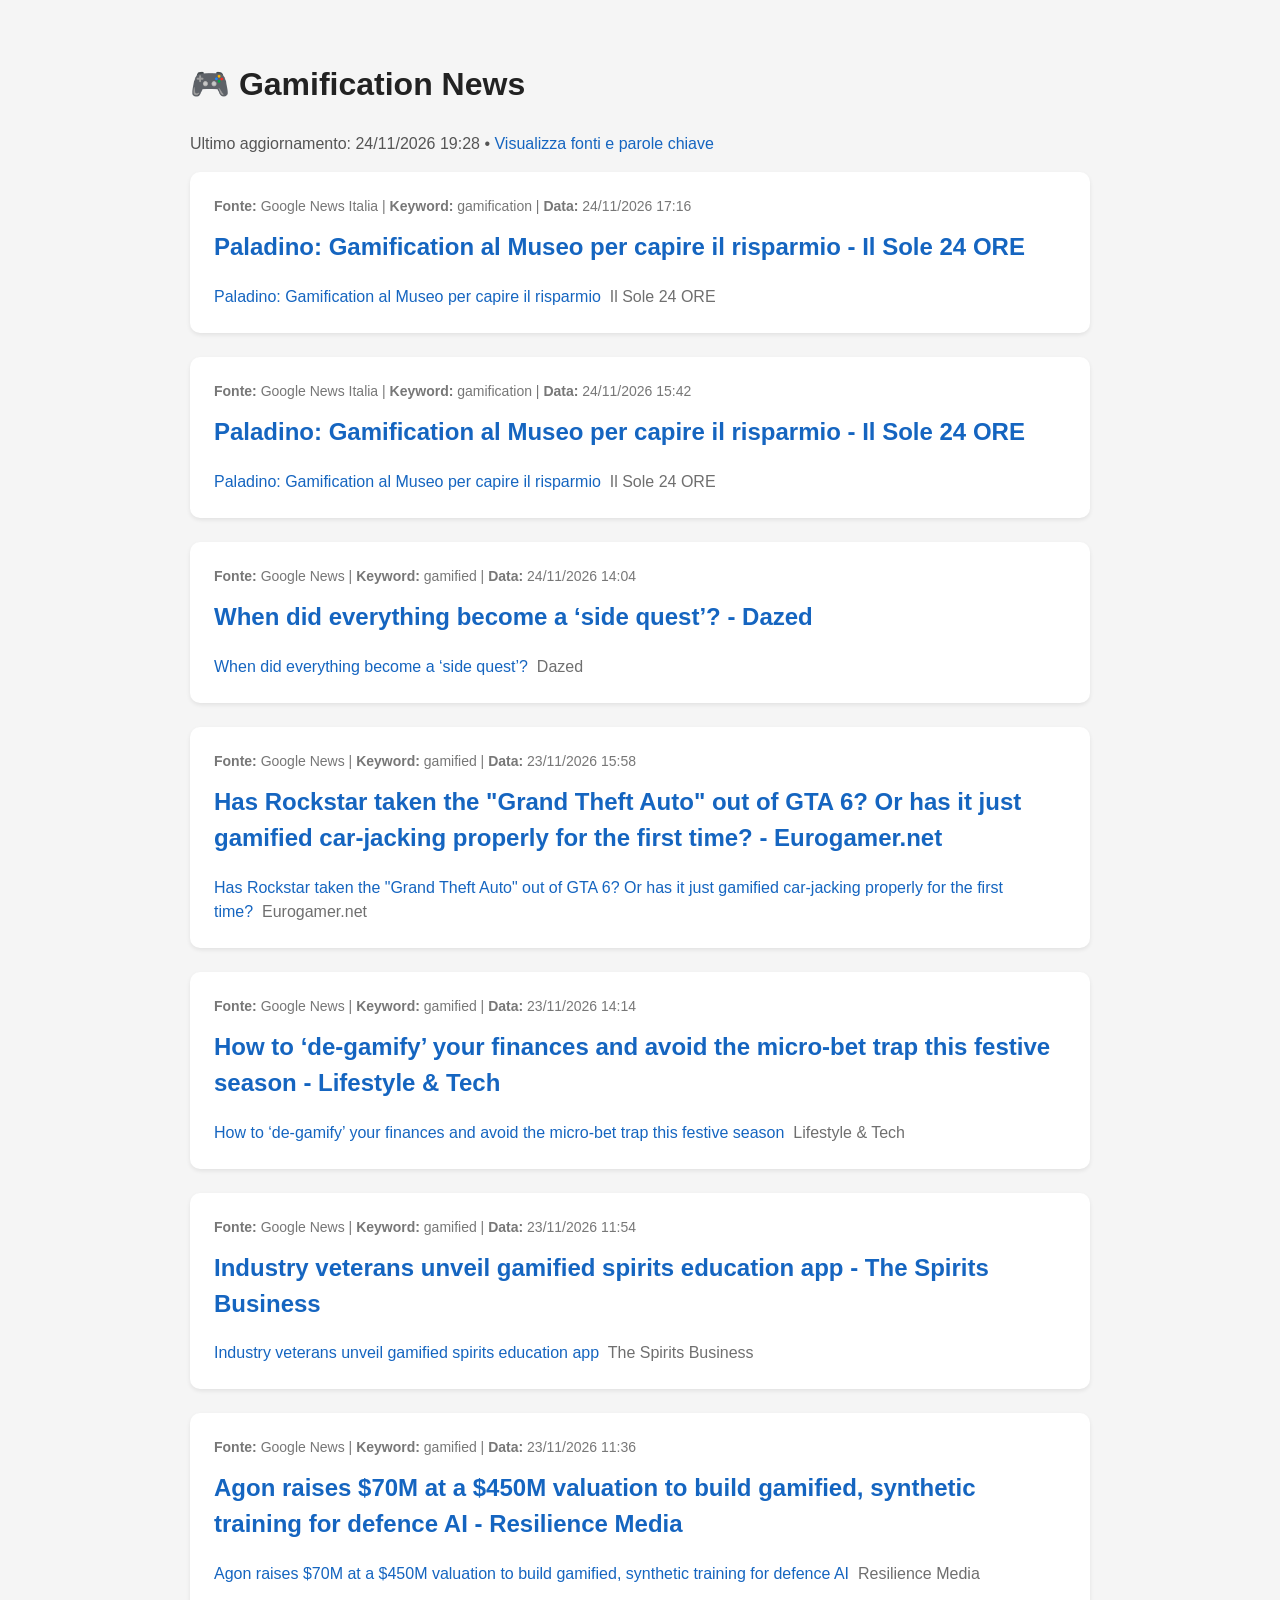
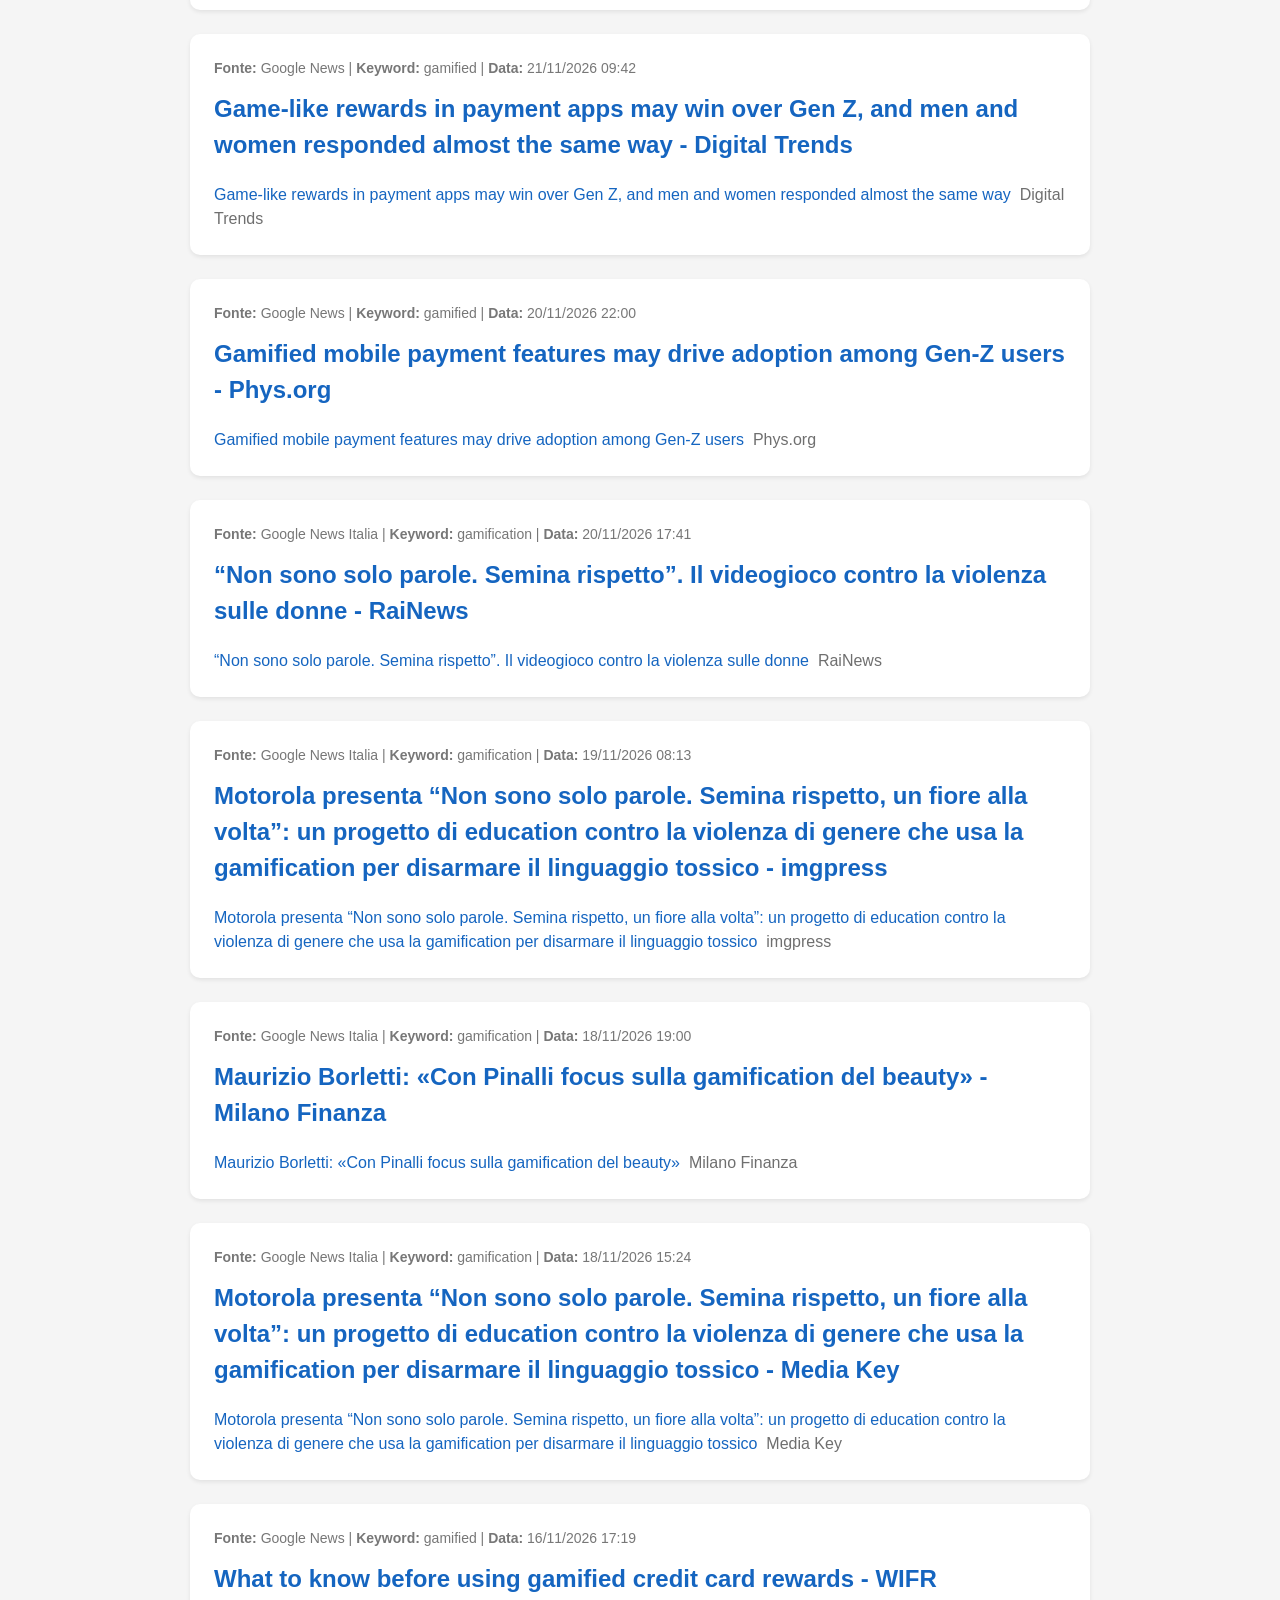
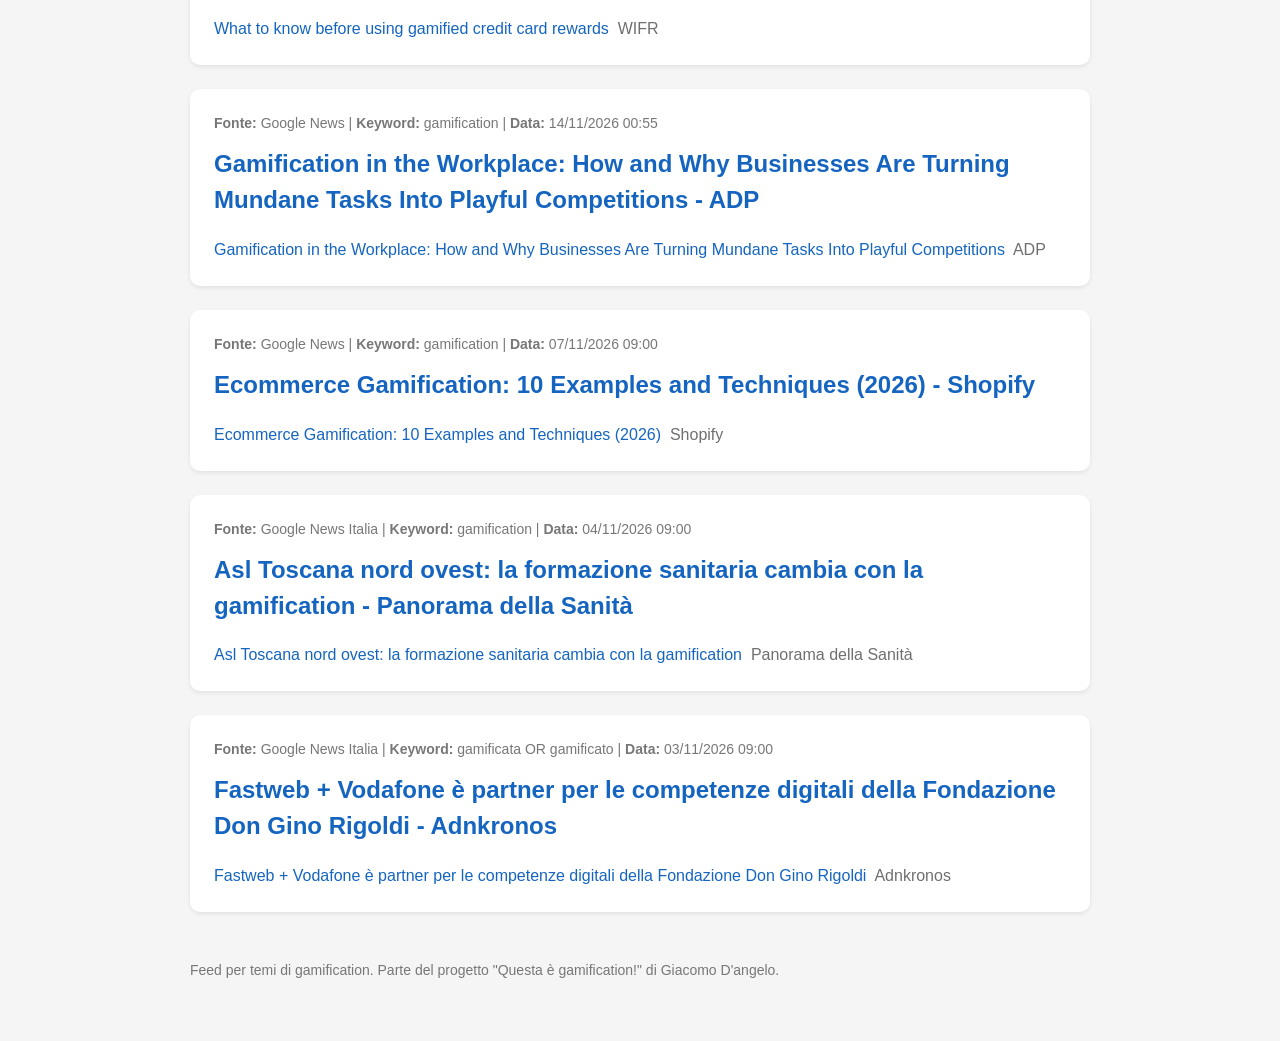
==== commit 0b04b2ae: "Auto update RSS" ====
--- a/docs/index.html
+++ b/docs/index.html
@@ -13,7 +13,7 @@
 
     <h1>🎮 Gamification News</h1>
     <p>
-        Ultimo aggiornamento: 23/11/2026 19:52
+        Ultimo aggiornamento: 24/11/2026 19:28
         <span>•</span> 
         <a href="sources.html">Visualizza fonti e parole chiave</a>
     </p>
@@ -23,6 +23,72 @@
     <div class="article">
 
         <div class="meta">
+            <strong>Fonte:</strong> Google News Italia |
+            <strong>Keyword:</strong> gamification |
+            <strong>Data:</strong> 24/11/2026 17:16
+        </div>
+
+        <h2>
+            <a href="https://news.google.com/rss/articles/CBMickFVX3lxTE1rZHI0SE91dXloMENZVFBHVU1tU2sxbUNYd2Vaa3I4SW5kcmdFQnQzb0Z5ZExLSjk2MGlWSzBBQ3g2a09haXlLNzVWUm56WjRlYU93bVE0a2VEbXpYSGVBbTQxLWRRQUlNd0U4eVVZeFEtUQ?oc=5" target="_blank">
+                Paladino: Gamification al Museo per capire il risparmio - Il Sole 24 ORE
+            </a>
+        </h2>
+
+        <div class="summary">
+            <a href="https://news.google.com/rss/articles/CBMickFVX3lxTE1rZHI0SE91dXloMENZVFBHVU1tU2sxbUNYd2Vaa3I4SW5kcmdFQnQzb0Z5ZExLSjk2MGlWSzBBQ3g2a09haXlLNzVWUm56WjRlYU93bVE0a2VEbXpYSGVBbTQxLWRRQUlNd0U4eVVZeFEtUQ?oc=5" target="_blank">Paladino: Gamification al Museo per capire il risparmio</a>&nbsp;&nbsp;<font color="#6f6f6f">Il Sole 24 ORE</font>
+        </div>
+
+    </div>
+
+    
+
+    <div class="article">
+
+        <div class="meta">
+            <strong>Fonte:</strong> Google News Italia |
+            <strong>Keyword:</strong> gamification |
+            <strong>Data:</strong> 24/11/2026 15:42
+        </div>
+
+        <h2>
+            <a href="https://news.google.com/rss/articles/[base64]?oc=5" target="_blank">
+                Paladino: Gamification al Museo per capire il risparmio - Il Sole 24 ORE
+            </a>
+        </h2>
+
+        <div class="summary">
+            <a href="https://news.google.com/rss/articles/[base64]?oc=5" target="_blank">Paladino: Gamification al Museo per capire il risparmio</a>&nbsp;&nbsp;<font color="#6f6f6f">Il Sole 24 ORE</font>
+        </div>
+
+    </div>
+
+    
+
+    <div class="article">
+
+        <div class="meta">
+            <strong>Fonte:</strong> Google News |
+            <strong>Keyword:</strong> gamified |
+            <strong>Data:</strong> 24/11/2026 14:04
+        </div>
+
+        <h2>
+            <a href="https://news.google.com/rss/articles/[base64]?oc=5" target="_blank">
+                When did everything become a ‘side quest’? - Dazed
+            </a>
+        </h2>
+
+        <div class="summary">
+            <a href="https://news.google.com/rss/articles/[base64]?oc=5" target="_blank">When did everything become a ‘side quest’?</a>&nbsp;&nbsp;<font color="#6f6f6f">Dazed</font>
+        </div>
+
+    </div>
+
+    
+
+    <div class="article">
+
+        <div class="meta">
             <strong>Fonte:</strong> Google News |
             <strong>Keyword:</strong> gamified |
             <strong>Data:</strong> 23/11/2026 15:58
@@ -46,7 +112,7 @@
 
         <div class="meta">
             <strong>Fonte:</strong> Google News |
-            <strong>Keyword:</strong> gamification |
+            <strong>Keyword:</strong> gamified |
             <strong>Data:</strong> 23/11/2026 14:14
         </div>
 
@@ -113,28 +179,6 @@
         <div class="meta">
             <strong>Fonte:</strong> Google News |
             <strong>Keyword:</strong> gamified |
-            <strong>Data:</strong> 22/11/2026 23:14
-        </div>
-
-        <h2>
-            <a href="https://news.google.com/rss/articles/[base64]?oc=5" target="_blank">
-                Virtual Reality Outperforms Desktop Interfaces in Procedural Simulation Training for Esports - Bioengineer.org
-            </a>
-        </h2>
-
-        <div class="summary">
-            <a href="https://news.google.com/rss/articles/[base64]?oc=5" target="_blank">Virtual Reality Outperforms Desktop Interfaces in Procedural Simulation Training for Esports</a>&nbsp;&nbsp;<font color="#6f6f6f">Bioengineer.org</font>
-        </div>
-
-    </div>
-
-    
-
-    <div class="article">
-
-        <div class="meta">
-            <strong>Fonte:</strong> Google News |
-            <strong>Keyword:</strong> gamified |
             <strong>Data:</strong> 21/11/2026 09:42
         </div>
 
@@ -199,28 +243,6 @@
     <div class="article">
 
         <div class="meta">
-            <strong>Fonte:</strong> Google News |
-            <strong>Keyword:</strong> gamified |
-            <strong>Data:</strong> 20/11/2026 08:43
-        </div>
-
-        <h2>
-            <a href="https://news.google.com/rss/articles/CBMicEFVX3lxTFA4MGZKODczUlpiYm9VVVFHUUYwQlB1V01wdFFkWS1EdW93U0NlbWV1aE9hQjhYV1U2b3RGZzFjSURfQXpISjN3TGIybEdqVTVCbHNfLW5EV2lmTExsaC1Gcmtsb01yQnNjNzlHTzBZTUE?oc=5" target="_blank">
-                gamified credit cards — Are Random Rewards Fueling Overspending? - The Korea Daily
-            </a>
-        </h2>
-
-        <div class="summary">
-            <a href="https://news.google.com/rss/articles/CBMicEFVX3lxTFA4MGZKODczUlpiYm9VVVFHUUYwQlB1V01wdFFkWS1EdW93U0NlbWV1aE9hQjhYV1U2b3RGZzFjSURfQXpISjN3TGIybEdqVTVCbHNfLW5EV2lmTExsaC1Gcmtsb01yQnNjNzlHTzBZTUE?oc=5" target="_blank">gamified credit cards — Are Random Rewards Fueling Overspending?</a>&nbsp;&nbsp;<font color="#6f6f6f">The Korea Daily</font>
-        </div>
-
-    </div>
-
-    
-
-    <div class="article">
-
-        <div class="meta">
             <strong>Fonte:</strong> Google News Italia |
             <strong>Keyword:</strong> gamification |
             <strong>Data:</strong> 19/11/2026 08:13
@@ -245,6 +267,28 @@
         <div class="meta">
             <strong>Fonte:</strong> Google News Italia |
             <strong>Keyword:</strong> gamification |
+            <strong>Data:</strong> 18/11/2026 19:00
+        </div>
+
+        <h2>
+            <a href="https://news.google.com/rss/articles/[base64]?oc=5" target="_blank">
+                Maurizio Borletti: «Con Pinalli focus sulla gamification del beauty» - Milano Finanza
+            </a>
+        </h2>
+
+        <div class="summary">
+            <a href="https://news.google.com/rss/articles/[base64]?oc=5" target="_blank">Maurizio Borletti: «Con Pinalli focus sulla gamification del beauty»</a>&nbsp;&nbsp;<font color="#6f6f6f">Milano Finanza</font>
+        </div>
+
+    </div>
+
+    
+
+    <div class="article">
+
+        <div class="meta">
+            <strong>Fonte:</strong> Google News Italia |
+            <strong>Keyword:</strong> gamification |
             <strong>Data:</strong> 18/11/2026 15:24
         </div>
 
@@ -267,127 +311,17 @@
         <div class="meta">
             <strong>Fonte:</strong> Google News |
             <strong>Keyword:</strong> gamified |
-            <strong>Data:</strong> 16/11/2026 19:15
-        </div>
-
-        <h2>
-            <a href="https://news.google.com/rss/articles/CBMijgFBVV95cUxNRzJ5RU9FY3dDOEVkc1M1YTBHbmFOUnl0VURoUERBbXV2TnpNRnFrZXBGVmNkeEQ3OGx0WkplNXZxR3BJMFlJRUpkaFdfQ3ZWSFpTckh0X0xMRzEtTUJzaS11VjBTTERTVGdiVXVLZXpLbm5qZFhidWZuMzluQTNtUnJ0Ylp0bmpHZHhqQjd3?oc=5" target="_blank">
-                What to know before using gamified credit card rewards - WDBJ7
-            </a>
-        </h2>
-
-        <div class="summary">
-            <a href="https://news.google.com/rss/articles/CBMijgFBVV95cUxNRzJ5RU9FY3dDOEVkc1M1YTBHbmFOUnl0VURoUERBbXV2TnpNRnFrZXBGVmNkeEQ3OGx0WkplNXZxR3BJMFlJRUpkaFdfQ3ZWSFpTckh0X0xMRzEtTUJzaS11VjBTTERTVGdiVXVLZXpLbm5qZFhidWZuMzluQTNtUnJ0Ylp0bmpHZHhqQjd3?oc=5" target="_blank">What to know before using gamified credit card rewards</a>&nbsp;&nbsp;<font color="#6f6f6f">WDBJ7</font>
-        </div>
-
-    </div>
-
-    
-
-    <div class="article">
-
-        <div class="meta">
-            <strong>Fonte:</strong> Google News |
-            <strong>Keyword:</strong> gamified |
             <strong>Data:</strong> 16/11/2026 17:19
         </div>
 
         <h2>
-            <a href="https://news.google.com/rss/articles/[base64]?oc=5" target="_blank">
-                What to know before using gamified credit card rewards - KBTX News 3
-            </a>
-        </h2>
-
-        <div class="summary">
-            <a href="https://news.google.com/rss/articles/[base64]?oc=5" target="_blank">What to know before using gamified credit card rewards</a>&nbsp;&nbsp;<font color="#6f6f6f">KBTX News 3</font>
-        </div>
-
-    </div>
-
-    
-
-    <div class="article">
-
-        <div class="meta">
-            <strong>Fonte:</strong> Google News |
-            <strong>Keyword:</strong> gamified |
-            <strong>Data:</strong> 16/11/2026 17:19
-        </div>
-
-        <h2>
-            <a href="https://news.google.com/rss/articles/[base64]?oc=5" target="_blank">
-                What to know before using gamified credit card rewards - KPTV
-            </a>
-        </h2>
-
-        <div class="summary">
-            <a href="https://news.google.com/rss/articles/[base64]?oc=5" target="_blank">What to know before using gamified credit card rewards</a>&nbsp;&nbsp;<font color="#6f6f6f">KPTV</font>
-        </div>
-
-    </div>
-
-    
-
-    <div class="article">
-
-        <div class="meta">
-            <strong>Fonte:</strong> Google News |
-            <strong>Keyword:</strong> gamified |
-            <strong>Data:</strong> 16/11/2026 17:19
-        </div>
-
-        <h2>
-            <a href="https://news.google.com/rss/articles/[base64]?oc=5" target="_blank">
-                What to know before using gamified credit card rewards - KJCT
-            </a>
-        </h2>
-
-        <div class="summary">
-            <a href="https://news.google.com/rss/articles/[base64]?oc=5" target="_blank">What to know before using gamified credit card rewards</a>&nbsp;&nbsp;<font color="#6f6f6f">KJCT</font>
-        </div>
-
-    </div>
-
-    
-
-    <div class="article">
-
-        <div class="meta">
-            <strong>Fonte:</strong> Google News |
-            <strong>Keyword:</strong> gamified |
-            <strong>Data:</strong> 16/11/2026 17:19
-        </div>
-
-        <h2>
-            <a href="https://news.google.com/rss/articles/[base64]?oc=5" target="_blank">
-                What to know before using gamified credit card rewards - WDRB
-            </a>
-        </h2>
-
-        <div class="summary">
-            <a href="https://news.google.com/rss/articles/[base64]?oc=5" target="_blank">What to know before using gamified credit card rewards</a>&nbsp;&nbsp;<font color="#6f6f6f">WDRB</font>
-        </div>
-
-    </div>
-
-    
-
-    <div class="article">
-
-        <div class="meta">
-            <strong>Fonte:</strong> Google News |
-            <strong>Keyword:</strong> gamification |
-            <strong>Data:</strong> 16/11/2026 17:19
-        </div>
-
-        <h2>
-            <a href="https://news.google.com/rss/articles/[base64]?oc=5" target="_blank">
-                What to know before using gamified credit card rewards - KTRE
-            </a>
-        </h2>
-
-        <div class="summary">
-            <a href="https://news.google.com/rss/articles/[base64]?oc=5" target="_blank">What to know before using gamified credit card rewards</a>&nbsp;&nbsp;<font color="#6f6f6f">KTRE</font>
+            <a href="https://news.google.com/rss/articles/[base64]?oc=5" target="_blank">
+                What to know before using gamified credit card rewards - WIFR
+            </a>
+        </h2>
+
+        <div class="summary">
+            <a href="https://news.google.com/rss/articles/[base64]?oc=5" target="_blank">What to know before using gamified credit card rewards</a>&nbsp;&nbsp;<font color="#6f6f6f">WIFR</font>
         </div>
 
     </div>
@@ -441,19 +375,41 @@
     <div class="article">
 
         <div class="meta">
-            <strong>Fonte:</strong> Google News |
-            <strong>Keyword:</strong> gamified |
-            <strong>Data:</strong> 06/11/2026 14:20
-        </div>
-
-        <h2>
-            <a href="https://news.google.com/rss/articles/[base64]?oc=5" target="_blank">
-                Gamified learning for inclusive higher education - Open Access Government
-            </a>
-        </h2>
-
-        <div class="summary">
-            <a href="https://news.google.com/rss/articles/[base64]?oc=5" target="_blank">Gamified learning for inclusive higher education</a>&nbsp;&nbsp;<font color="#6f6f6f">Open Access Government</font>
+            <strong>Fonte:</strong> Google News Italia |
+            <strong>Keyword:</strong> gamification |
+            <strong>Data:</strong> 04/11/2026 09:00
+        </div>
+
+        <h2>
+            <a href="https://news.google.com/rss/articles/[base64]?oc=5" target="_blank">
+                Asl Toscana nord ovest: la formazione sanitaria cambia con la gamification - Panorama della Sanità
+            </a>
+        </h2>
+
+        <div class="summary">
+            <a href="https://news.google.com/rss/articles/[base64]?oc=5" target="_blank">Asl Toscana nord ovest: la formazione sanitaria cambia con la gamification</a>&nbsp;&nbsp;<font color="#6f6f6f">Panorama della Sanità</font>
+        </div>
+
+    </div>
+
+    
+
+    <div class="article">
+
+        <div class="meta">
+            <strong>Fonte:</strong> Google News Italia |
+            <strong>Keyword:</strong> gamificata OR gamificato |
+            <strong>Data:</strong> 03/11/2026 09:00
+        </div>
+
+        <h2>
+            <a href="https://news.google.com/rss/articles/[base64]?oc=5" target="_blank">
+                Fastweb + Vodafone è partner per le competenze digitali della Fondazione Don Gino Rigoldi - Adnkronos
+            </a>
+        </h2>
+
+        <div class="summary">
+            <a href="https://news.google.com/rss/articles/[base64]?oc=5" target="_blank">Fastweb + Vodafone è partner per le competenze digitali della Fondazione Don Gino Rigoldi</a>&nbsp;&nbsp;<font color="#6f6f6f">Adnkronos</font>
         </div>
 
     </div>
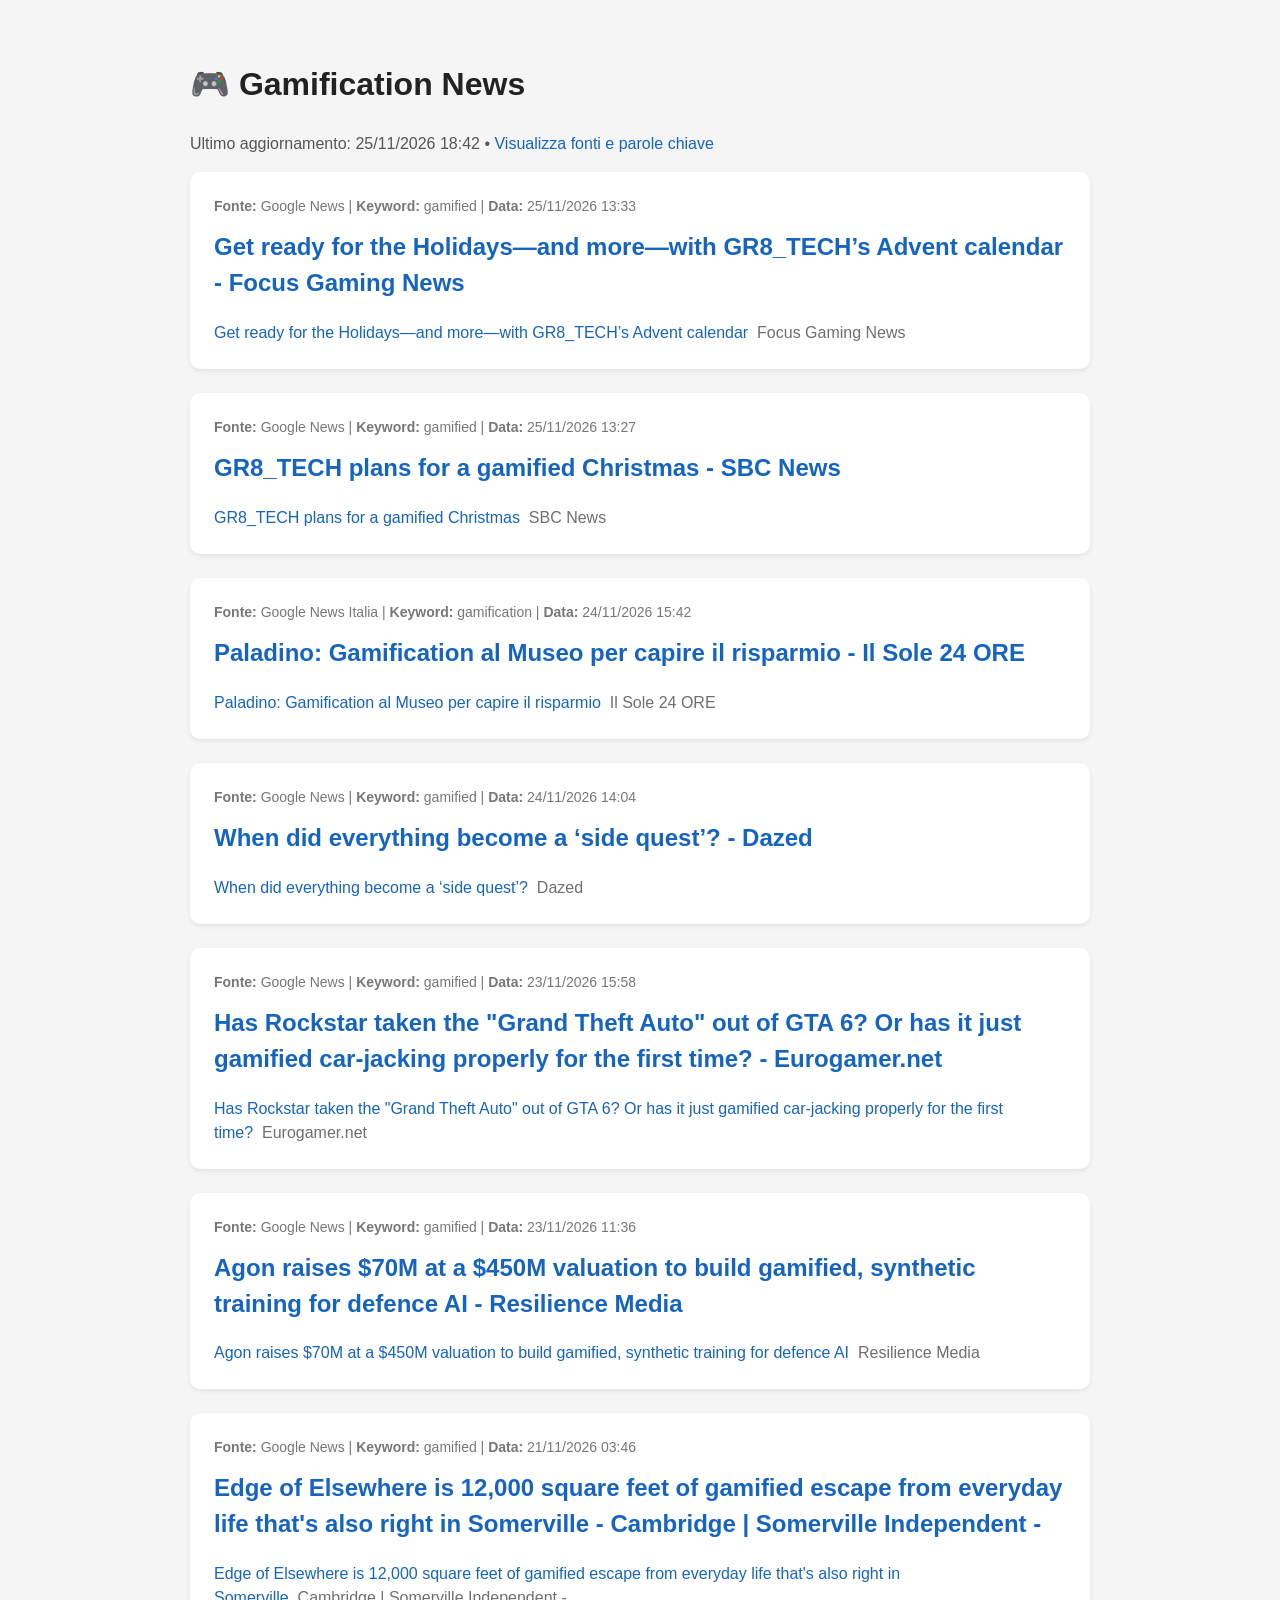
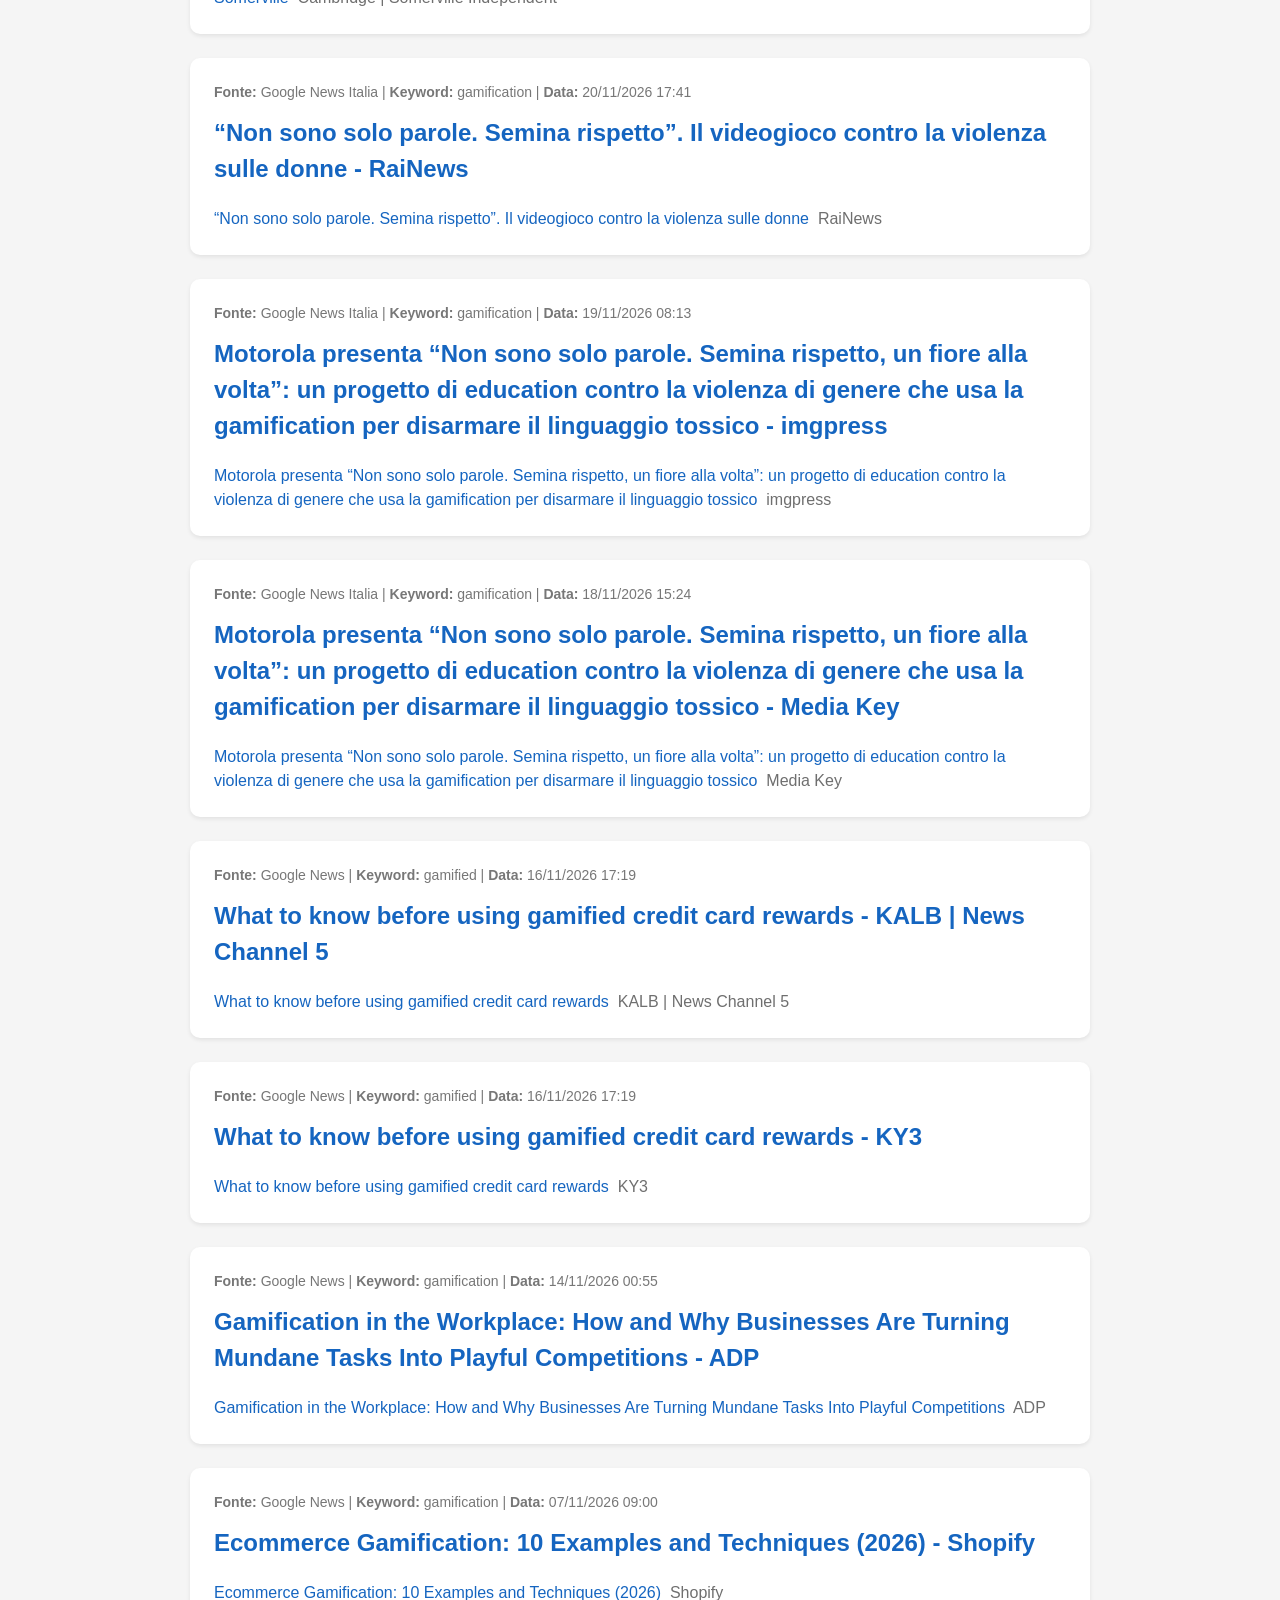
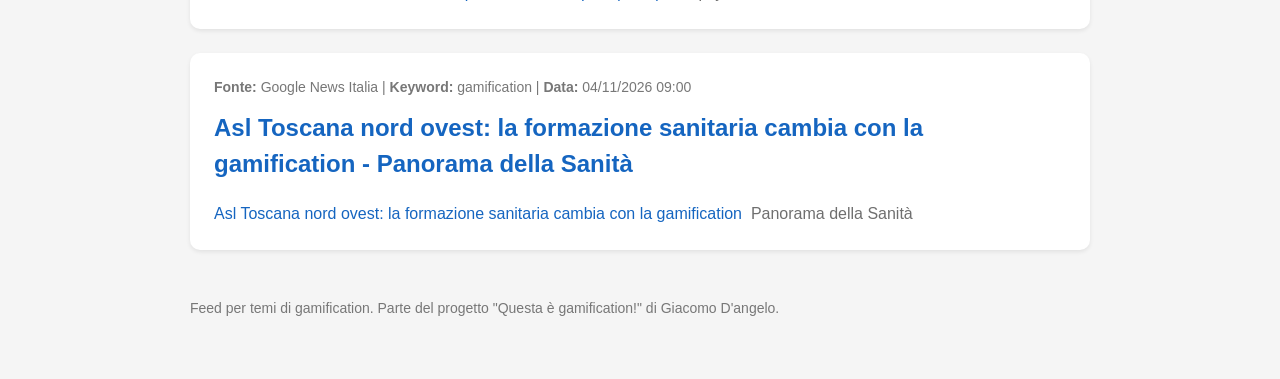
==== commit 9ce8d366: "Auto update RSS" ====
--- a/docs/index.html
+++ b/docs/index.html
@@ -13,7 +13,7 @@
 
     <h1>🎮 Gamification News</h1>
     <p>
-        Ultimo aggiornamento: 24/11/2026 19:28
+        Ultimo aggiornamento: 25/11/2026 18:42
         <span>•</span> 
         <a href="sources.html">Visualizza fonti e parole chiave</a>
     </p>
@@ -23,41 +23,63 @@
     <div class="article">
 
         <div class="meta">
-            <strong>Fonte:</strong> Google News Italia |
-            <strong>Keyword:</strong> gamification |
-            <strong>Data:</strong> 24/11/2026 17:16
-        </div>
-
-        <h2>
-            <a href="https://news.google.com/rss/articles/CBMickFVX3lxTE1rZHI0SE91dXloMENZVFBHVU1tU2sxbUNYd2Vaa3I4SW5kcmdFQnQzb0Z5ZExLSjk2MGlWSzBBQ3g2a09haXlLNzVWUm56WjRlYU93bVE0a2VEbXpYSGVBbTQxLWRRQUlNd0U4eVVZeFEtUQ?oc=5" target="_blank">
+            <strong>Fonte:</strong> Google News |
+            <strong>Keyword:</strong> gamified |
+            <strong>Data:</strong> 25/11/2026 13:33
+        </div>
+
+        <h2>
+            <a href="https://news.google.com/rss/articles/CBMiW0FVX3lxTFBqSnMzTFB2aTY3UFRqV0VwVXVtMkZSZmtXLUtjMkNYc2luc2FhbzFncHBydEJ4TTVXajV3LXZobmREUEdnVVRXOW1nYlJVOS1pbGpJOUNJc1dmSlU?oc=5" target="_blank">
+                Get ready for the Holidays—and more—with GR8_TECH’s Advent calendar - Focus Gaming News
+            </a>
+        </h2>
+
+        <div class="summary">
+            <a href="https://news.google.com/rss/articles/CBMiW0FVX3lxTFBqSnMzTFB2aTY3UFRqV0VwVXVtMkZSZmtXLUtjMkNYc2luc2FhbzFncHBydEJ4TTVXajV3LXZobmREUEdnVVRXOW1nYlJVOS1pbGpJOUNJc1dmSlU?oc=5" target="_blank">Get ready for the Holidays—and more—with GR8_TECH’s Advent calendar</a>&nbsp;&nbsp;<font color="#6f6f6f">Focus Gaming News</font>
+        </div>
+
+    </div>
+
+    
+
+    <div class="article">
+
+        <div class="meta">
+            <strong>Fonte:</strong> Google News |
+            <strong>Keyword:</strong> gamified |
+            <strong>Data:</strong> 25/11/2026 13:27
+        </div>
+
+        <h2>
+            <a href="https://news.google.com/rss/articles/CBMicEFVX3lxTE0yb24wOWczT2hwdHlSVkI0UGVqVG9DVnlTVEF2ck5wT3l6dEZHN0ZEdTRwZy14T0R5bkxHSlFncDlXaTF4blJyTlgwbU9wUjlyRHFHOXVocTFvWFhjY1lSZzJ0eUtlNl9Ndm9oUXZWREU?oc=5" target="_blank">
+                GR8_TECH plans for a gamified Christmas - SBC News
+            </a>
+        </h2>
+
+        <div class="summary">
+            <a href="https://news.google.com/rss/articles/CBMicEFVX3lxTE0yb24wOWczT2hwdHlSVkI0UGVqVG9DVnlTVEF2ck5wT3l6dEZHN0ZEdTRwZy14T0R5bkxHSlFncDlXaTF4blJyTlgwbU9wUjlyRHFHOXVocTFvWFhjY1lSZzJ0eUtlNl9Ndm9oUXZWREU?oc=5" target="_blank">GR8_TECH plans for a gamified Christmas</a>&nbsp;&nbsp;<font color="#6f6f6f">SBC News</font>
+        </div>
+
+    </div>
+
+    
+
+    <div class="article">
+
+        <div class="meta">
+            <strong>Fonte:</strong> Google News Italia |
+            <strong>Keyword:</strong> gamification |
+            <strong>Data:</strong> 24/11/2026 15:42
+        </div>
+
+        <h2>
+            <a href="https://news.google.com/rss/articles/[base64]?oc=5" target="_blank">
                 Paladino: Gamification al Museo per capire il risparmio - Il Sole 24 ORE
             </a>
         </h2>
 
         <div class="summary">
-            <a href="https://news.google.com/rss/articles/CBMickFVX3lxTE1rZHI0SE91dXloMENZVFBHVU1tU2sxbUNYd2Vaa3I4SW5kcmdFQnQzb0Z5ZExLSjk2MGlWSzBBQ3g2a09haXlLNzVWUm56WjRlYU93bVE0a2VEbXpYSGVBbTQxLWRRQUlNd0U4eVVZeFEtUQ?oc=5" target="_blank">Paladino: Gamification al Museo per capire il risparmio</a>&nbsp;&nbsp;<font color="#6f6f6f">Il Sole 24 ORE</font>
-        </div>
-
-    </div>
-
-    
-
-    <div class="article">
-
-        <div class="meta">
-            <strong>Fonte:</strong> Google News Italia |
-            <strong>Keyword:</strong> gamification |
-            <strong>Data:</strong> 24/11/2026 15:42
-        </div>
-
-        <h2>
-            <a href="https://news.google.com/rss/articles/[base64]?oc=5" target="_blank">
-                Paladino: Gamification al Museo per capire il risparmio - Il Sole 24 ORE
-            </a>
-        </h2>
-
-        <div class="summary">
-            <a href="https://news.google.com/rss/articles/[base64]?oc=5" target="_blank">Paladino: Gamification al Museo per capire il risparmio</a>&nbsp;&nbsp;<font color="#6f6f6f">Il Sole 24 ORE</font>
+            <a href="https://news.google.com/rss/articles/[base64]?oc=5" target="_blank">Paladino: Gamification al Museo per capire il risparmio</a>&nbsp;&nbsp;<font color="#6f6f6f">Il Sole 24 ORE</font>
         </div>
 
     </div>
@@ -113,50 +135,6 @@
         <div class="meta">
             <strong>Fonte:</strong> Google News |
             <strong>Keyword:</strong> gamified |
-            <strong>Data:</strong> 23/11/2026 14:14
-        </div>
-
-        <h2>
-            <a href="https://news.google.com/rss/articles/[base64]?oc=5" target="_blank">
-                How to ‘de-gamify’ your finances and avoid the micro-bet trap this festive season - Lifestyle &amp; Tech
-            </a>
-        </h2>
-
-        <div class="summary">
-            <a href="https://news.google.com/rss/articles/[base64]?oc=5" target="_blank">How to ‘de-gamify’ your finances and avoid the micro-bet trap this festive season</a>&nbsp;&nbsp;<font color="#6f6f6f">Lifestyle & Tech</font>
-        </div>
-
-    </div>
-
-    
-
-    <div class="article">
-
-        <div class="meta">
-            <strong>Fonte:</strong> Google News |
-            <strong>Keyword:</strong> gamified |
-            <strong>Data:</strong> 23/11/2026 11:54
-        </div>
-
-        <h2>
-            <a href="https://news.google.com/rss/articles/[base64]?oc=5" target="_blank">
-                Industry veterans unveil gamified spirits education app - The Spirits Business
-            </a>
-        </h2>
-
-        <div class="summary">
-            <a href="https://news.google.com/rss/articles/[base64]?oc=5" target="_blank">Industry veterans unveil gamified spirits education app</a>&nbsp;&nbsp;<font color="#6f6f6f">The Spirits Business</font>
-        </div>
-
-    </div>
-
-    
-
-    <div class="article">
-
-        <div class="meta">
-            <strong>Fonte:</strong> Google News |
-            <strong>Keyword:</strong> gamified |
             <strong>Data:</strong> 23/11/2026 11:36
         </div>
 
@@ -179,39 +157,17 @@
         <div class="meta">
             <strong>Fonte:</strong> Google News |
             <strong>Keyword:</strong> gamified |
-            <strong>Data:</strong> 21/11/2026 09:42
-        </div>
-
-        <h2>
-            <a href="https://news.google.com/rss/articles/CBMidkFVX3lxTE50b3FMNnVhNWV5ejZoQV9oTG81ZS15cnJrWkhGcGRRR0ZnMU5UbGVwclNNMVpKUUZETWRqdDJfVEJSV05WX0FfRG5zSUh4MEczMWxkYWZ2Z2dvN3V0Mk1BQUV4SUx2SzVmYXZnYmVDM294ZXpMM3c?oc=5" target="_blank">
-                Game-like rewards in payment apps may win over Gen Z, and men and women responded almost the same way - Digital Trends
-            </a>
-        </h2>
-
-        <div class="summary">
-            <a href="https://news.google.com/rss/articles/CBMidkFVX3lxTE50b3FMNnVhNWV5ejZoQV9oTG81ZS15cnJrWkhGcGRRR0ZnMU5UbGVwclNNMVpKUUZETWRqdDJfVEJSV05WX0FfRG5zSUh4MEczMWxkYWZ2Z2dvN3V0Mk1BQUV4SUx2SzVmYXZnYmVDM294ZXpMM3c?oc=5" target="_blank">Game-like rewards in payment apps may win over Gen Z, and men and women responded almost the same way</a>&nbsp;&nbsp;<font color="#6f6f6f">Digital Trends</font>
-        </div>
-
-    </div>
-
-    
-
-    <div class="article">
-
-        <div class="meta">
-            <strong>Fonte:</strong> Google News |
-            <strong>Keyword:</strong> gamified |
-            <strong>Data:</strong> 20/11/2026 22:00
-        </div>
-
-        <h2>
-            <a href="https://news.google.com/rss/articles/CBMie0FVX3lxTFAxcC0zdkZjUlNMOTh1ZjVZRExIQzVydUwyVlY2MklUWXpLZ3NFeWxWTm9HalVNS09jbk5WRkxZZ2ZtMFVSbEtPMjdhS1VycWFOYlBndWthbS0taWM5bWNTY0RrOTBJMTZNYWc5SG5jdnV3Nk5CYnlWUlZSTQ?oc=5" target="_blank">
-                Gamified mobile payment features may drive adoption among Gen-Z users - Phys.org
-            </a>
-        </h2>
-
-        <div class="summary">
-            <a href="https://news.google.com/rss/articles/CBMie0FVX3lxTFAxcC0zdkZjUlNMOTh1ZjVZRExIQzVydUwyVlY2MklUWXpLZ3NFeWxWTm9HalVNS09jbk5WRkxZZ2ZtMFVSbEtPMjdhS1VycWFOYlBndWthbS0taWM5bWNTY0RrOTBJMTZNYWc5SG5jdnV3Nk5CYnlWUlZSTQ?oc=5" target="_blank">Gamified mobile payment features may drive adoption among Gen-Z users</a>&nbsp;&nbsp;<font color="#6f6f6f">Phys.org</font>
+            <strong>Data:</strong> 21/11/2026 03:46
+        </div>
+
+        <h2>
+            <a href="https://news.google.com/rss/articles/[base64]?oc=5" target="_blank">
+                Edge of Elsewhere is 12,000 square feet of gamified escape from everyday life that&#39;s also right in Somerville - Cambridge | Somerville Independent -
+            </a>
+        </h2>
+
+        <div class="summary">
+            <a href="https://news.google.com/rss/articles/[base64]?oc=5" target="_blank">Edge of Elsewhere is 12,000 square feet of gamified escape from everyday life that's also right in Somerville</a>&nbsp;&nbsp;<font color="#6f6f6f">Cambridge | Somerville Independent -</font>
         </div>
 
     </div>
@@ -267,28 +223,6 @@
         <div class="meta">
             <strong>Fonte:</strong> Google News Italia |
             <strong>Keyword:</strong> gamification |
-            <strong>Data:</strong> 18/11/2026 19:00
-        </div>
-
-        <h2>
-            <a href="https://news.google.com/rss/articles/[base64]?oc=5" target="_blank">
-                Maurizio Borletti: «Con Pinalli focus sulla gamification del beauty» - Milano Finanza
-            </a>
-        </h2>
-
-        <div class="summary">
-            <a href="https://news.google.com/rss/articles/[base64]?oc=5" target="_blank">Maurizio Borletti: «Con Pinalli focus sulla gamification del beauty»</a>&nbsp;&nbsp;<font color="#6f6f6f">Milano Finanza</font>
-        </div>
-
-    </div>
-
-    
-
-    <div class="article">
-
-        <div class="meta">
-            <strong>Fonte:</strong> Google News Italia |
-            <strong>Keyword:</strong> gamification |
             <strong>Data:</strong> 18/11/2026 15:24
         </div>
 
@@ -315,13 +249,35 @@
         </div>
 
         <h2>
-            <a href="https://news.google.com/rss/articles/[base64]?oc=5" target="_blank">
-                What to know before using gamified credit card rewards - WIFR
-            </a>
-        </h2>
-
-        <div class="summary">
-            <a href="https://news.google.com/rss/articles/[base64]?oc=5" target="_blank">What to know before using gamified credit card rewards</a>&nbsp;&nbsp;<font color="#6f6f6f">WIFR</font>
+            <a href="https://news.google.com/rss/articles/[base64]?oc=5" target="_blank">
+                What to know before using gamified credit card rewards - KALB | News Channel 5
+            </a>
+        </h2>
+
+        <div class="summary">
+            <a href="https://news.google.com/rss/articles/[base64]?oc=5" target="_blank">What to know before using gamified credit card rewards</a>&nbsp;&nbsp;<font color="#6f6f6f">KALB | News Channel 5</font>
+        </div>
+
+    </div>
+
+    
+
+    <div class="article">
+
+        <div class="meta">
+            <strong>Fonte:</strong> Google News |
+            <strong>Keyword:</strong> gamified |
+            <strong>Data:</strong> 16/11/2026 17:19
+        </div>
+
+        <h2>
+            <a href="https://news.google.com/rss/articles/[base64]?oc=5" target="_blank">
+                What to know before using gamified credit card rewards - KY3
+            </a>
+        </h2>
+
+        <div class="summary">
+            <a href="https://news.google.com/rss/articles/[base64]?oc=5" target="_blank">What to know before using gamified credit card rewards</a>&nbsp;&nbsp;<font color="#6f6f6f">KY3</font>
         </div>
 
     </div>
@@ -394,28 +350,6 @@
 
     
 
-    <div class="article">
-
-        <div class="meta">
-            <strong>Fonte:</strong> Google News Italia |
-            <strong>Keyword:</strong> gamificata OR gamificato |
-            <strong>Data:</strong> 03/11/2026 09:00
-        </div>
-
-        <h2>
-            <a href="https://news.google.com/rss/articles/[base64]?oc=5" target="_blank">
-                Fastweb + Vodafone è partner per le competenze digitali della Fondazione Don Gino Rigoldi - Adnkronos
-            </a>
-        </h2>
-
-        <div class="summary">
-            <a href="https://news.google.com/rss/articles/[base64]?oc=5" target="_blank">Fastweb + Vodafone è partner per le competenze digitali della Fondazione Don Gino Rigoldi</a>&nbsp;&nbsp;<font color="#6f6f6f">Adnkronos</font>
-        </div>
-
-    </div>
-
-    
-
     <div class="footer">
         Feed per temi di gamification. Parte del progetto &#34;Questa è gamification!&#34; di Giacomo D&#39;angelo.
     </div>
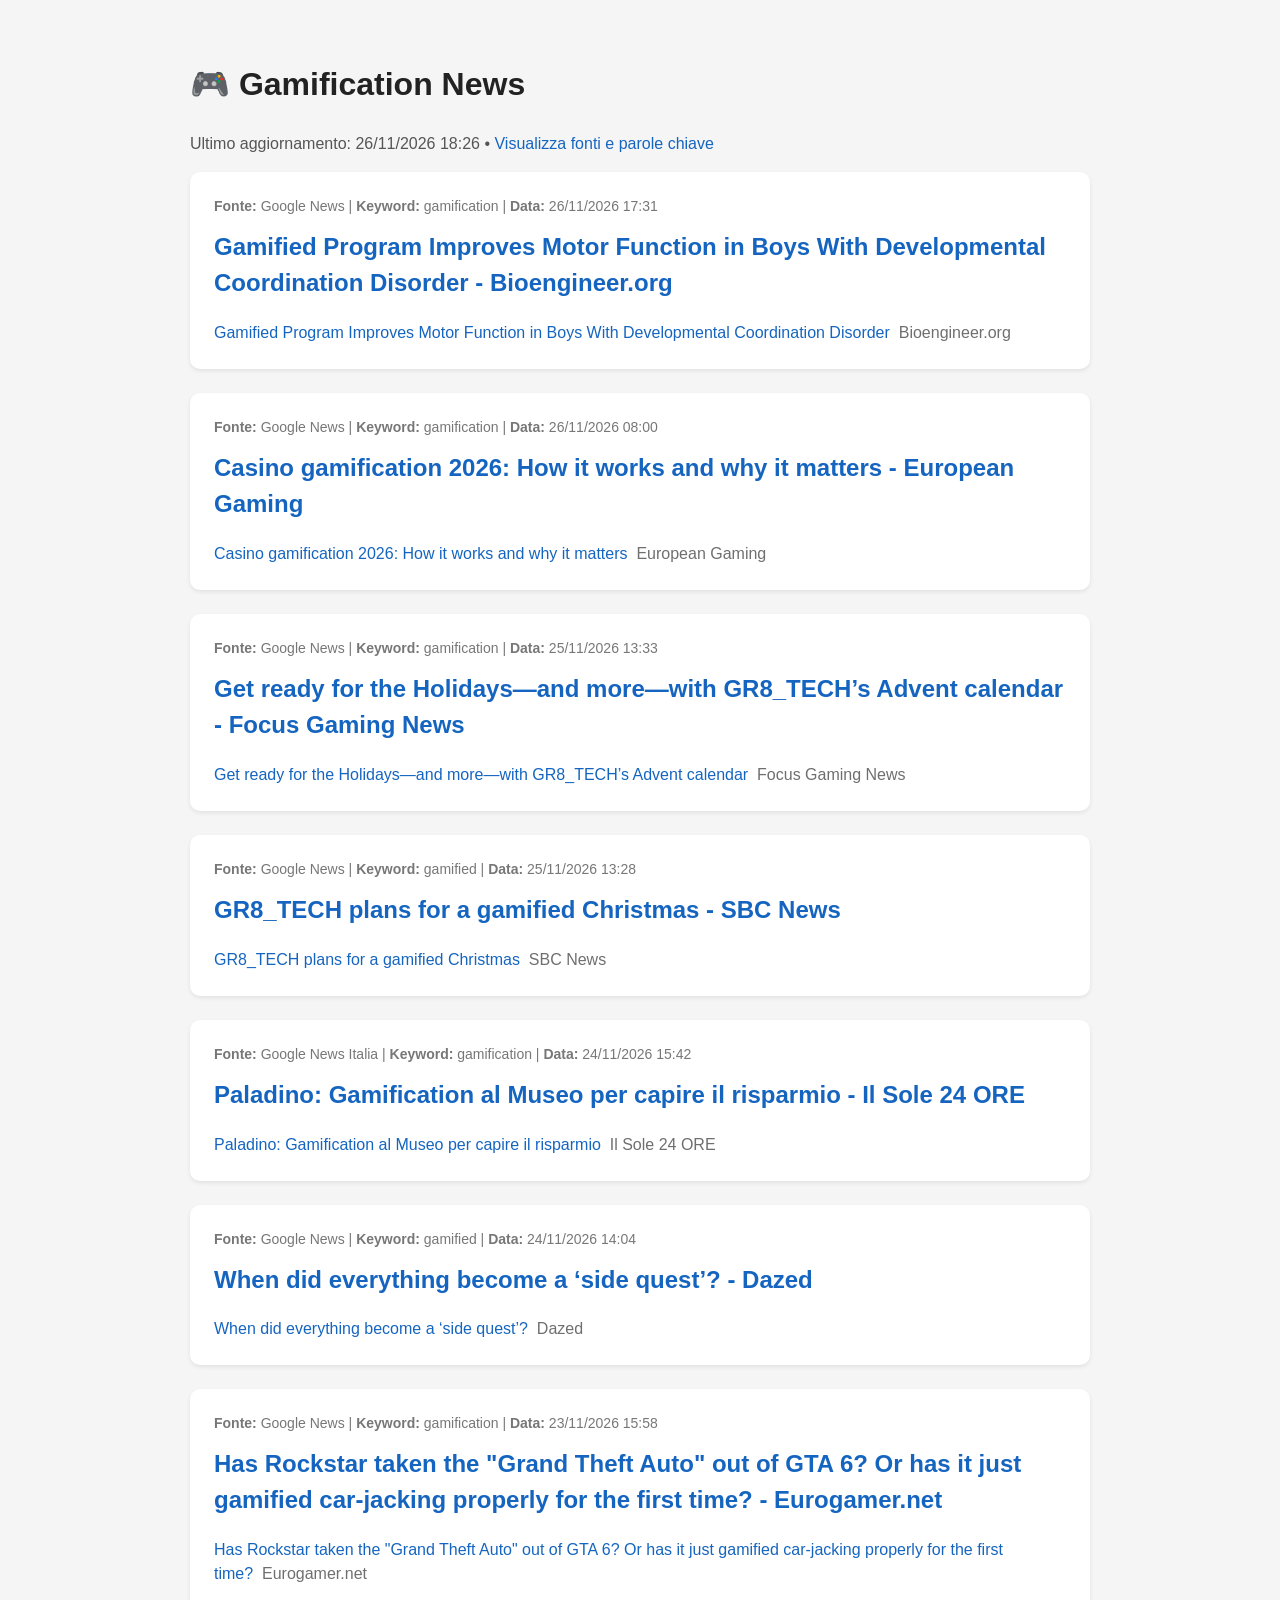
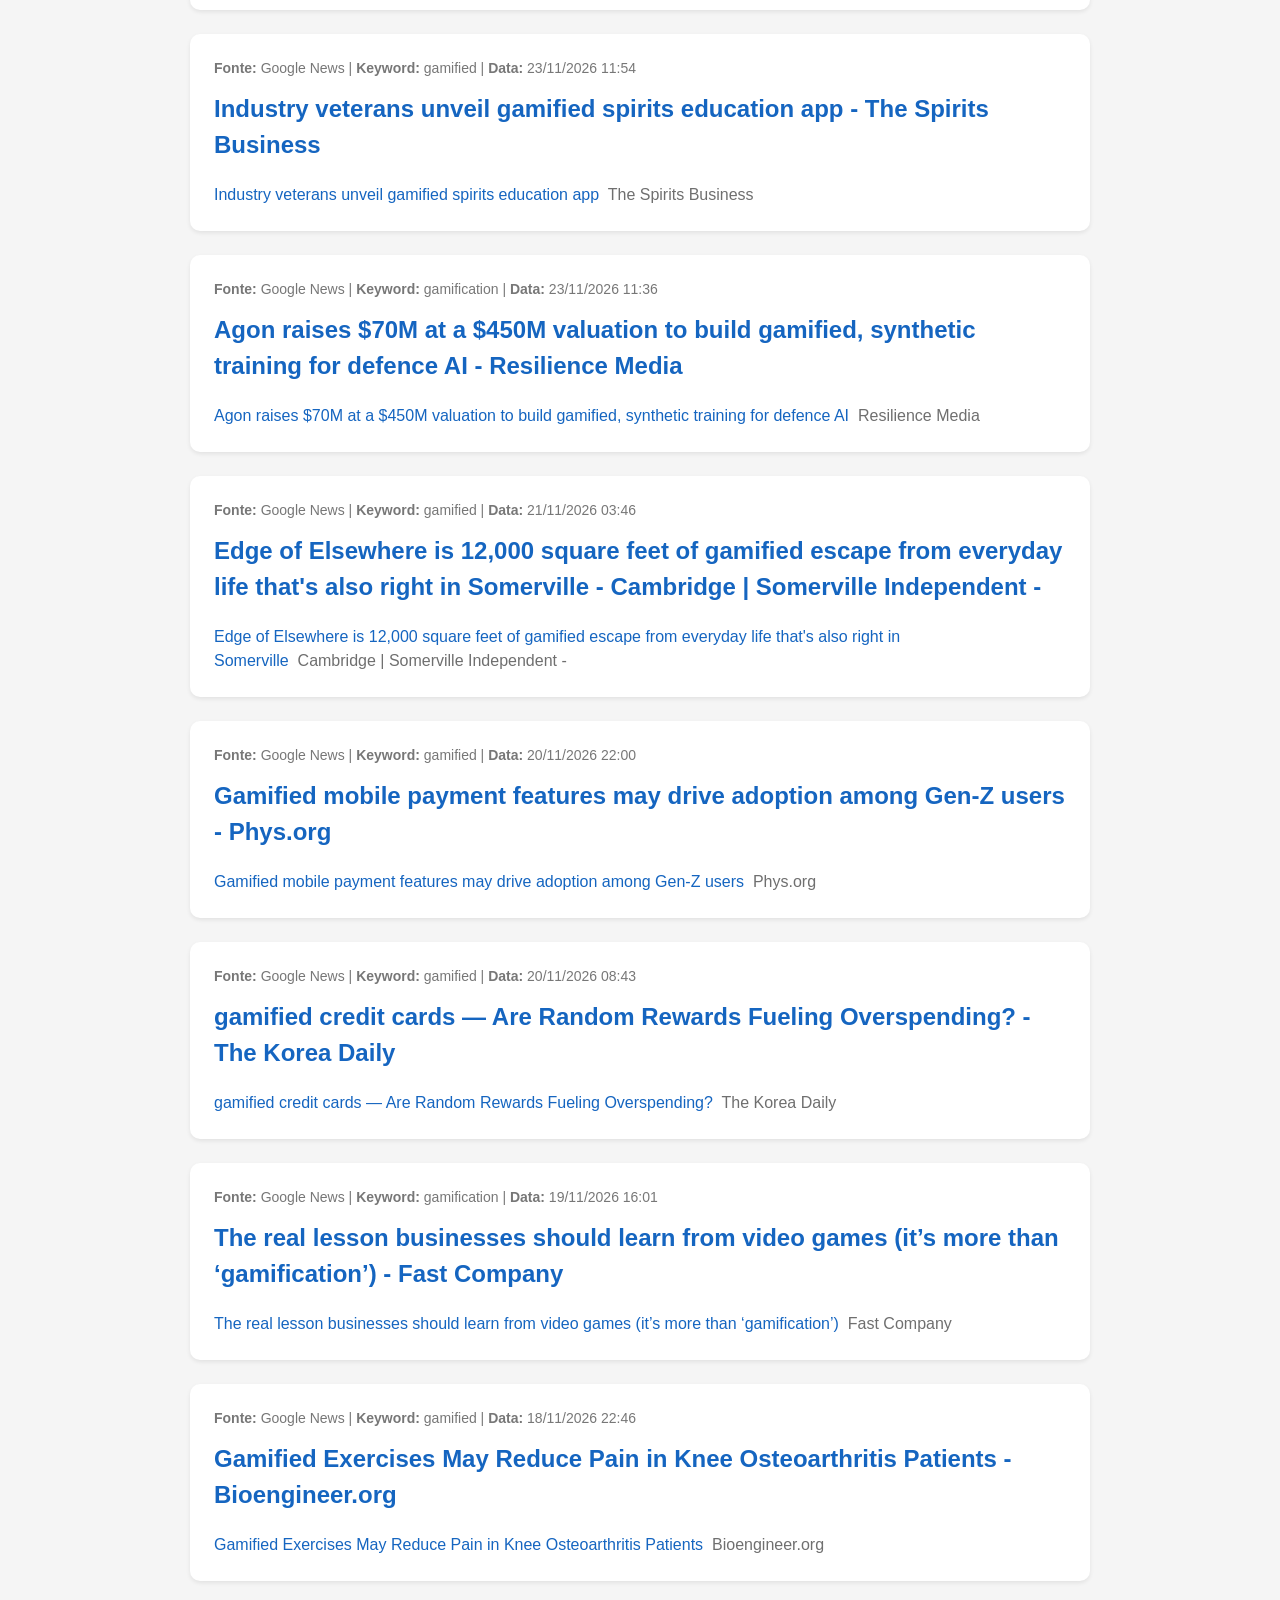
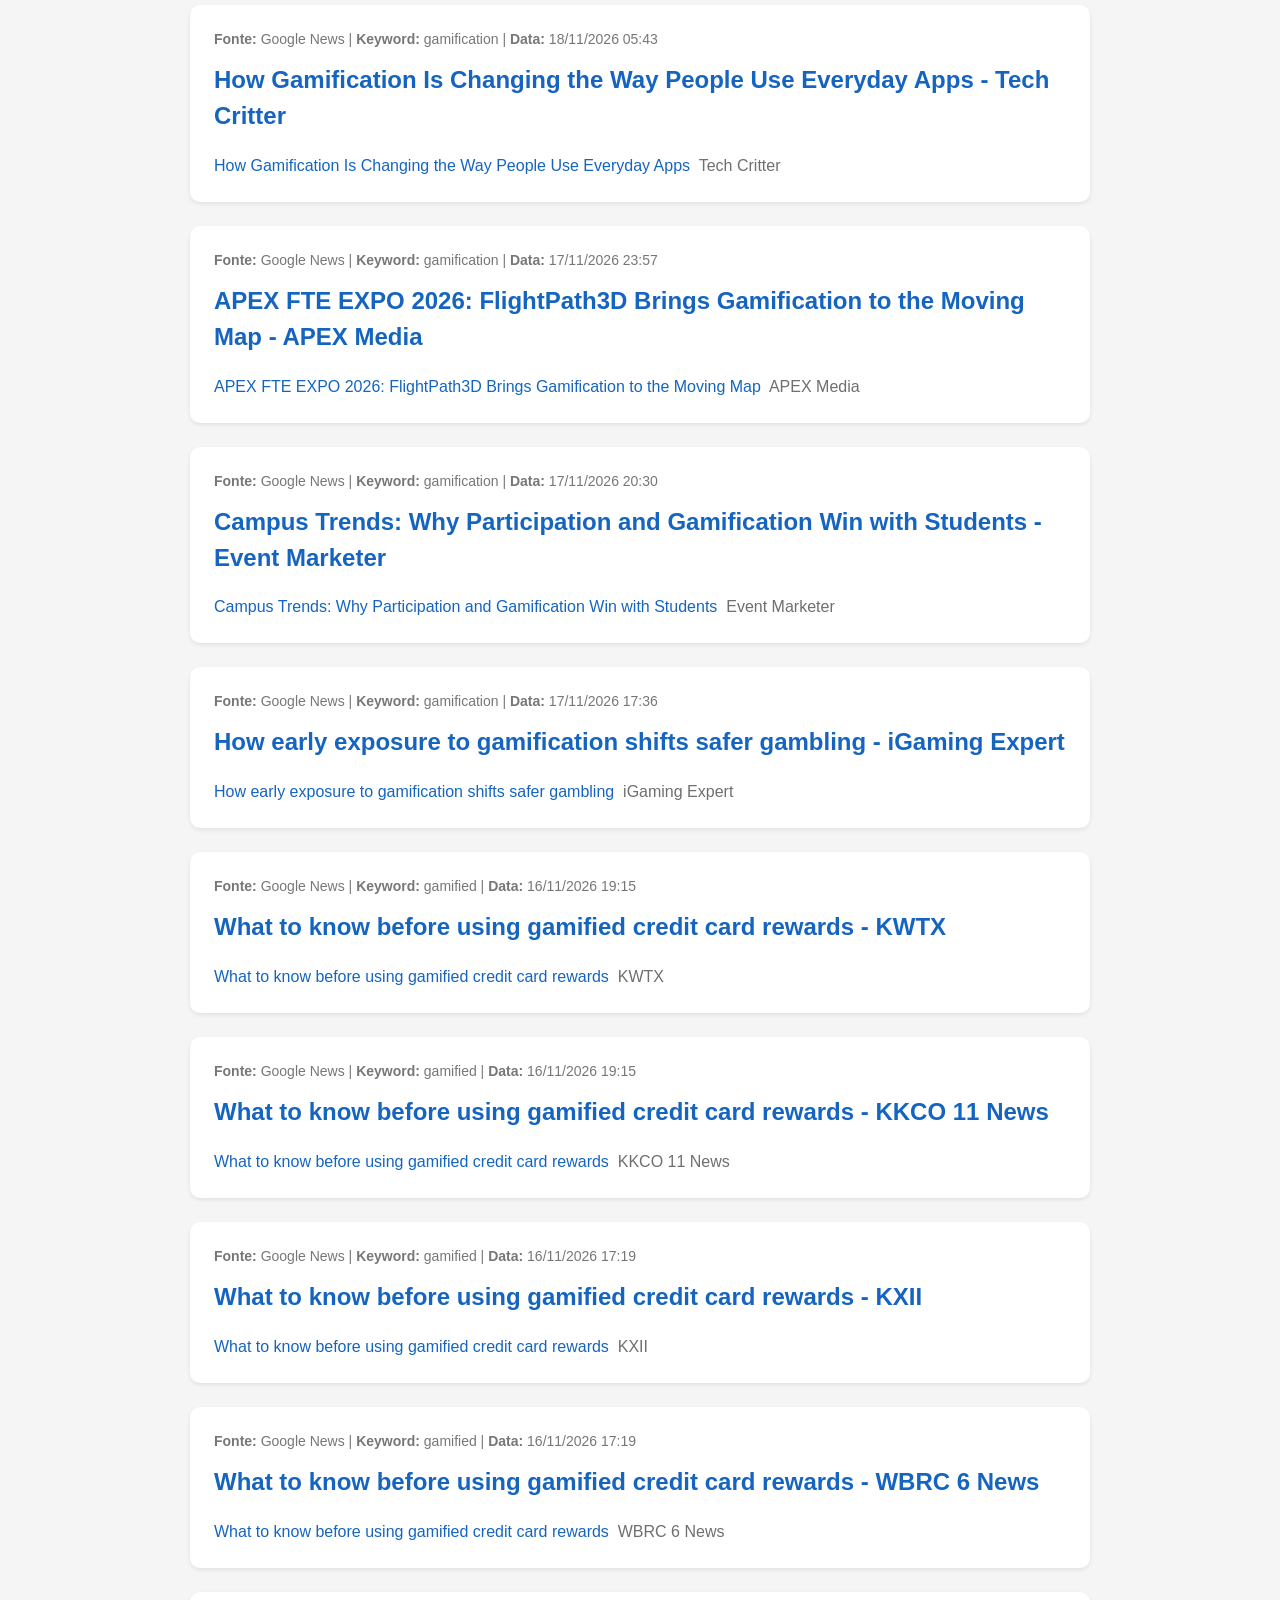
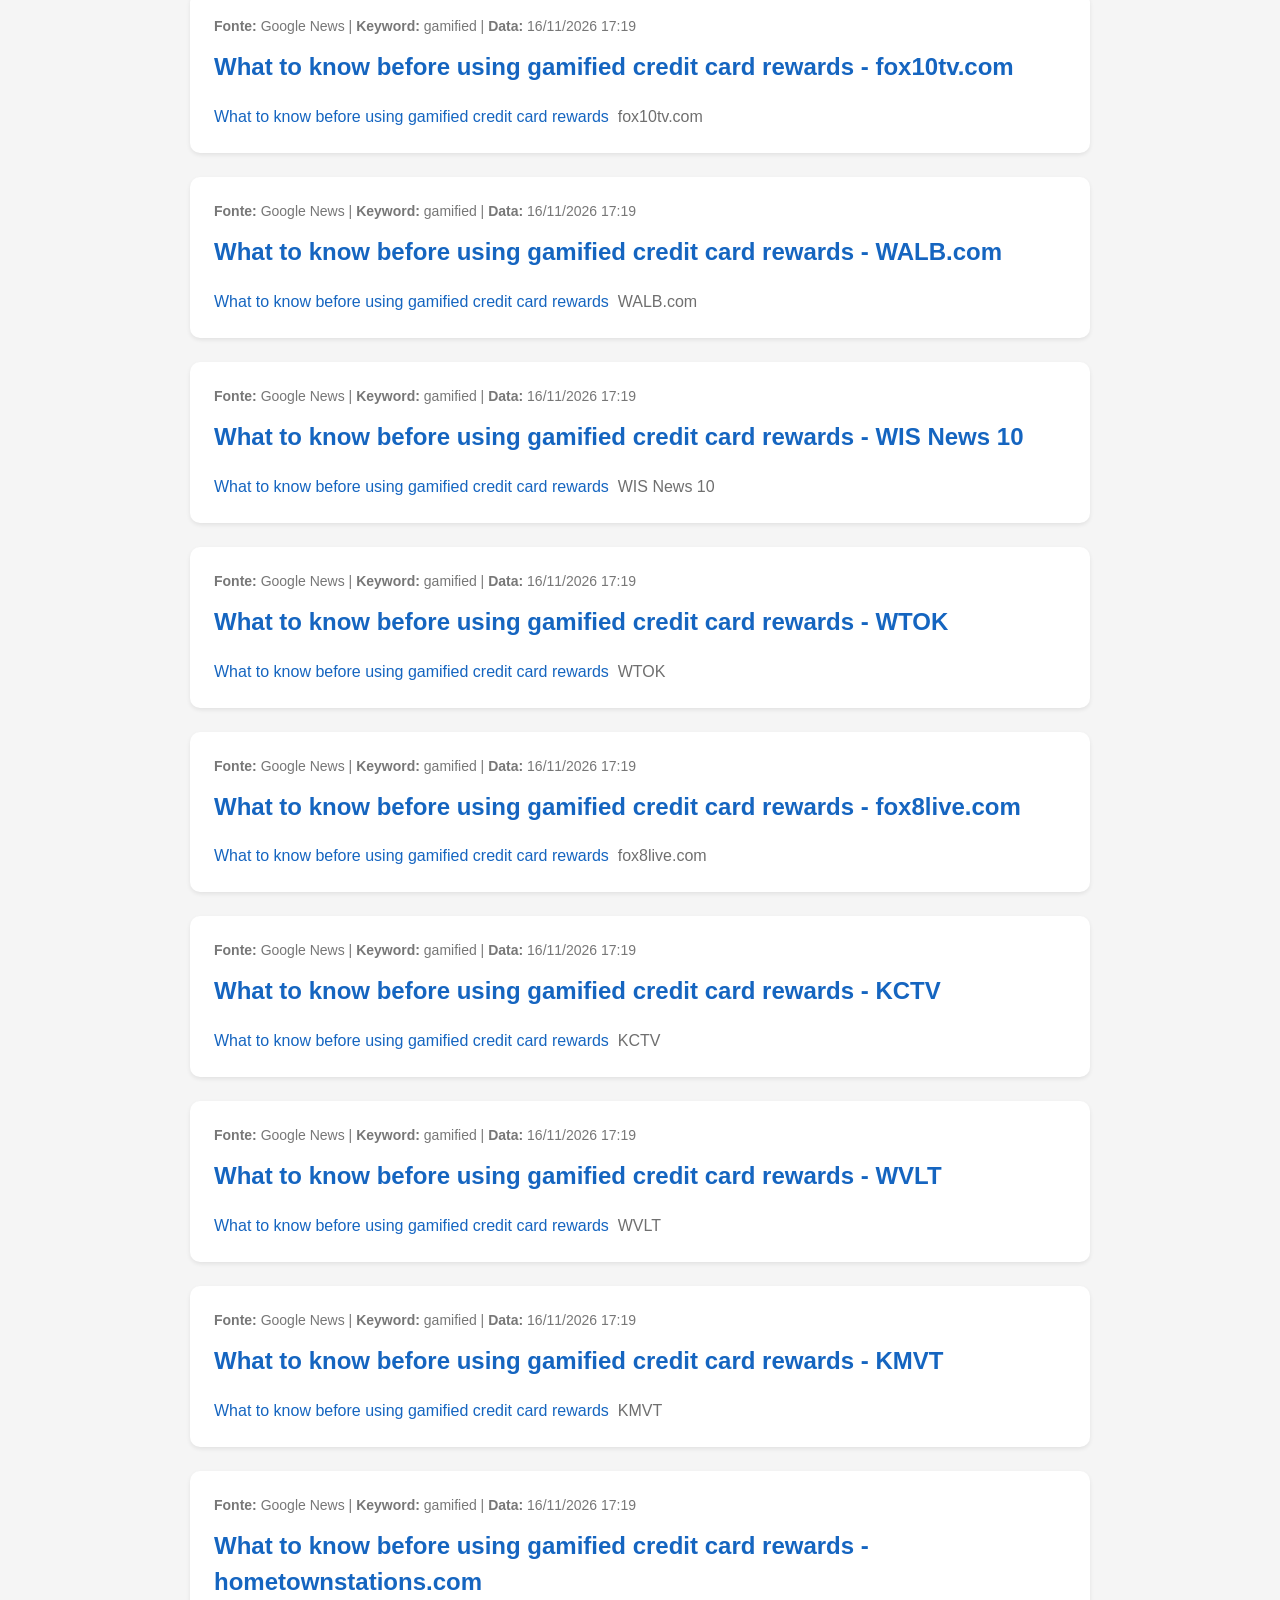
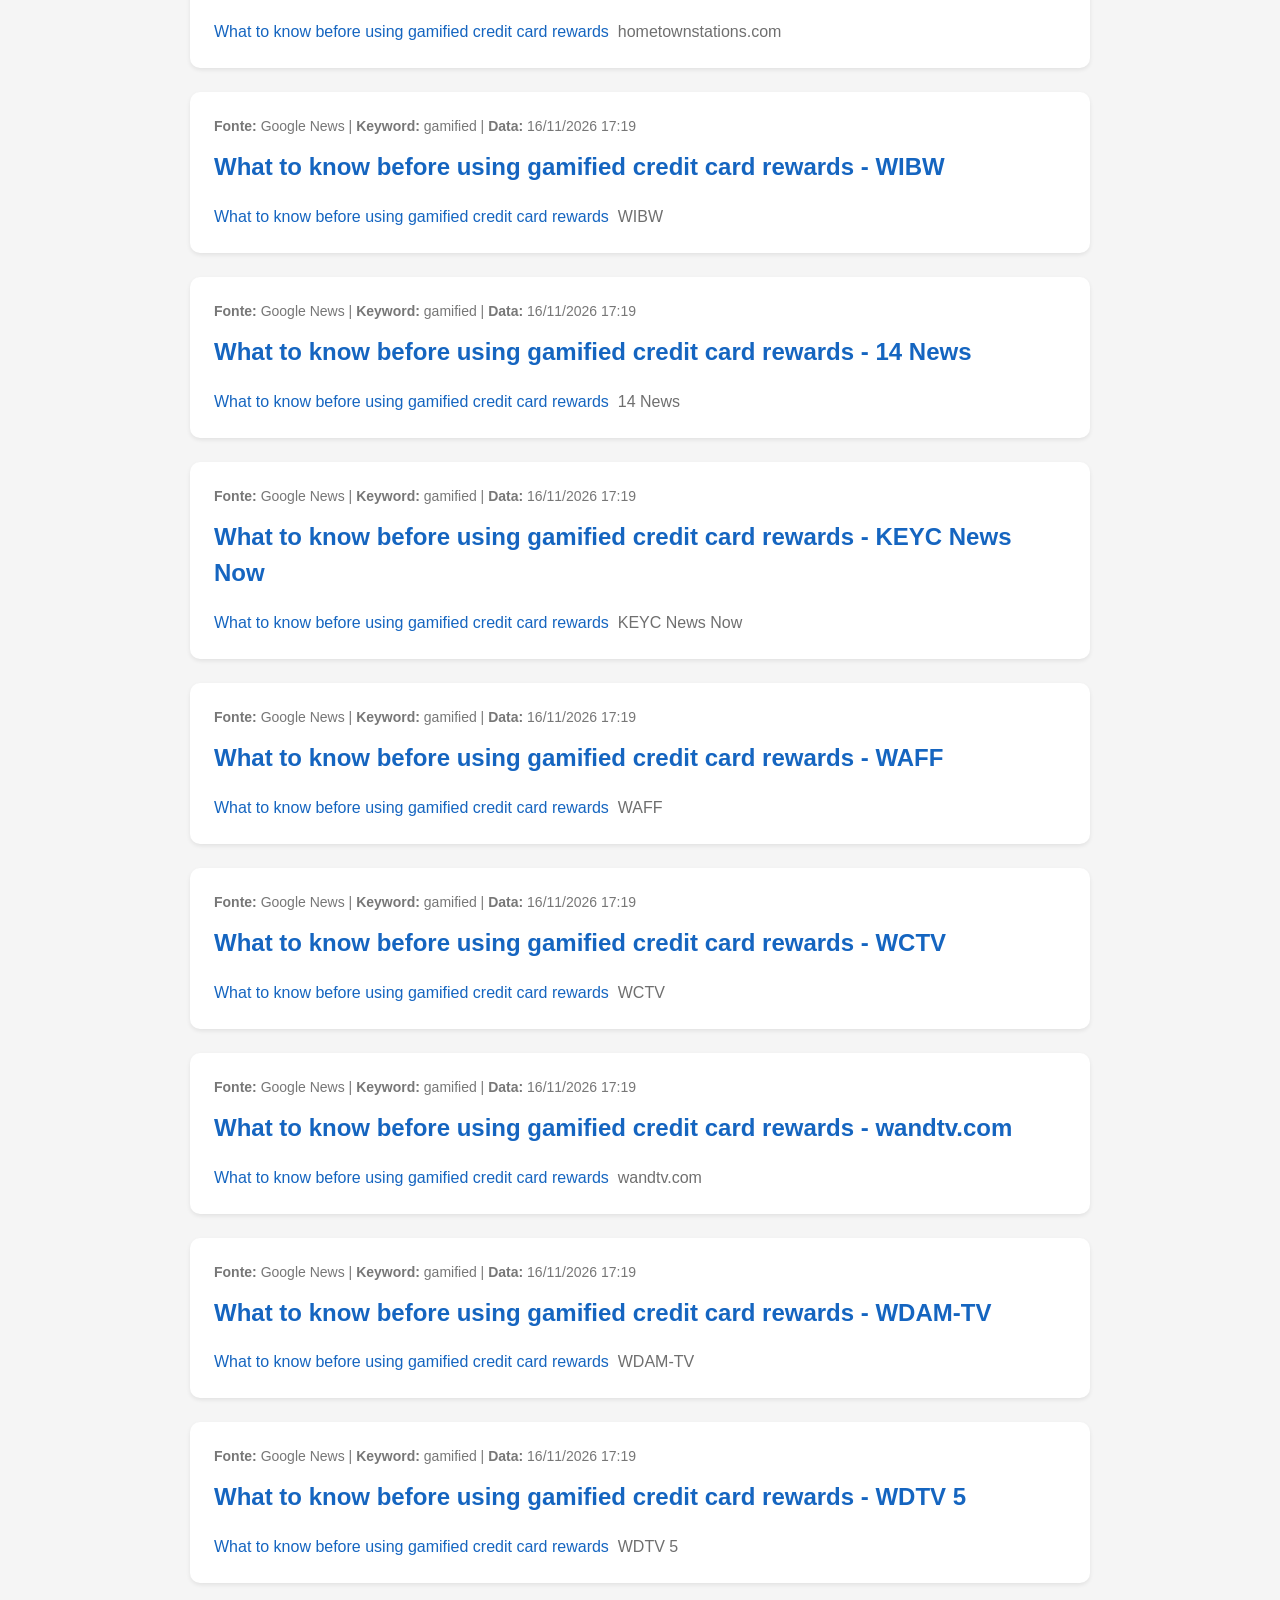
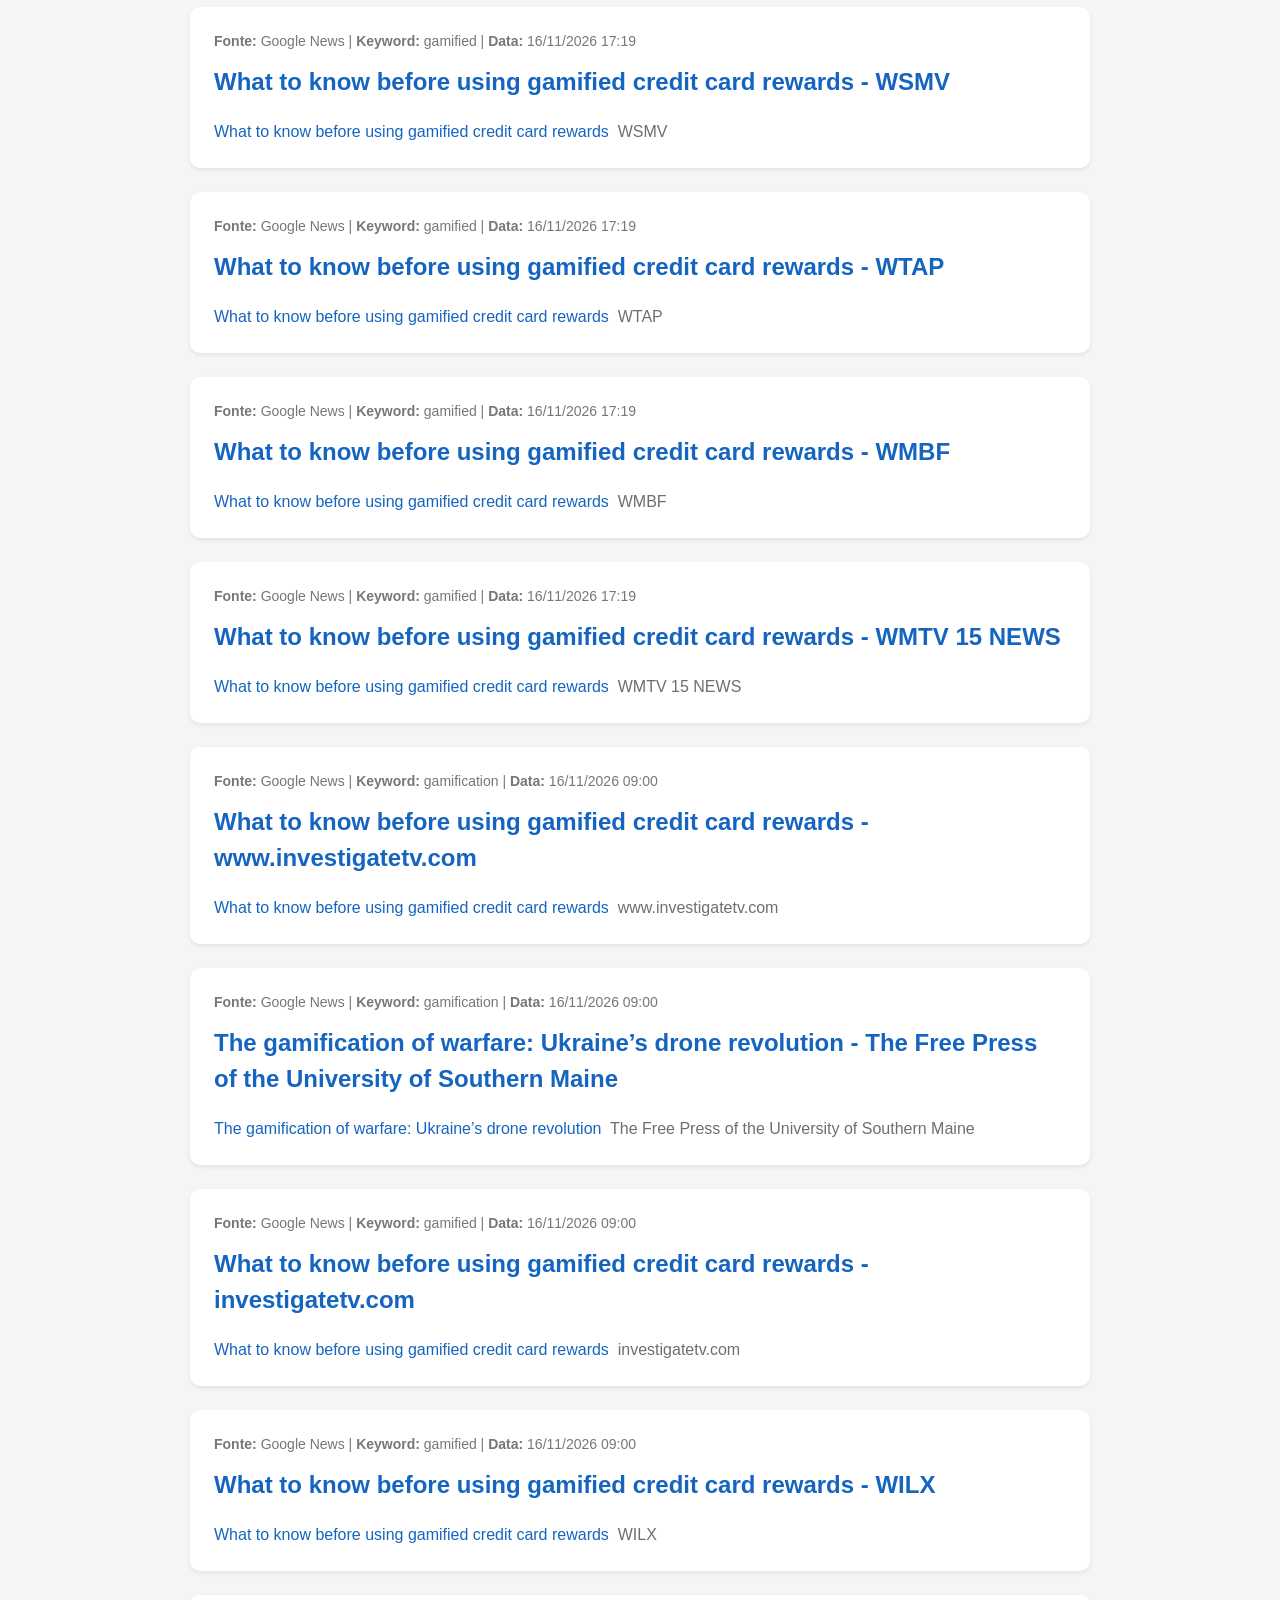
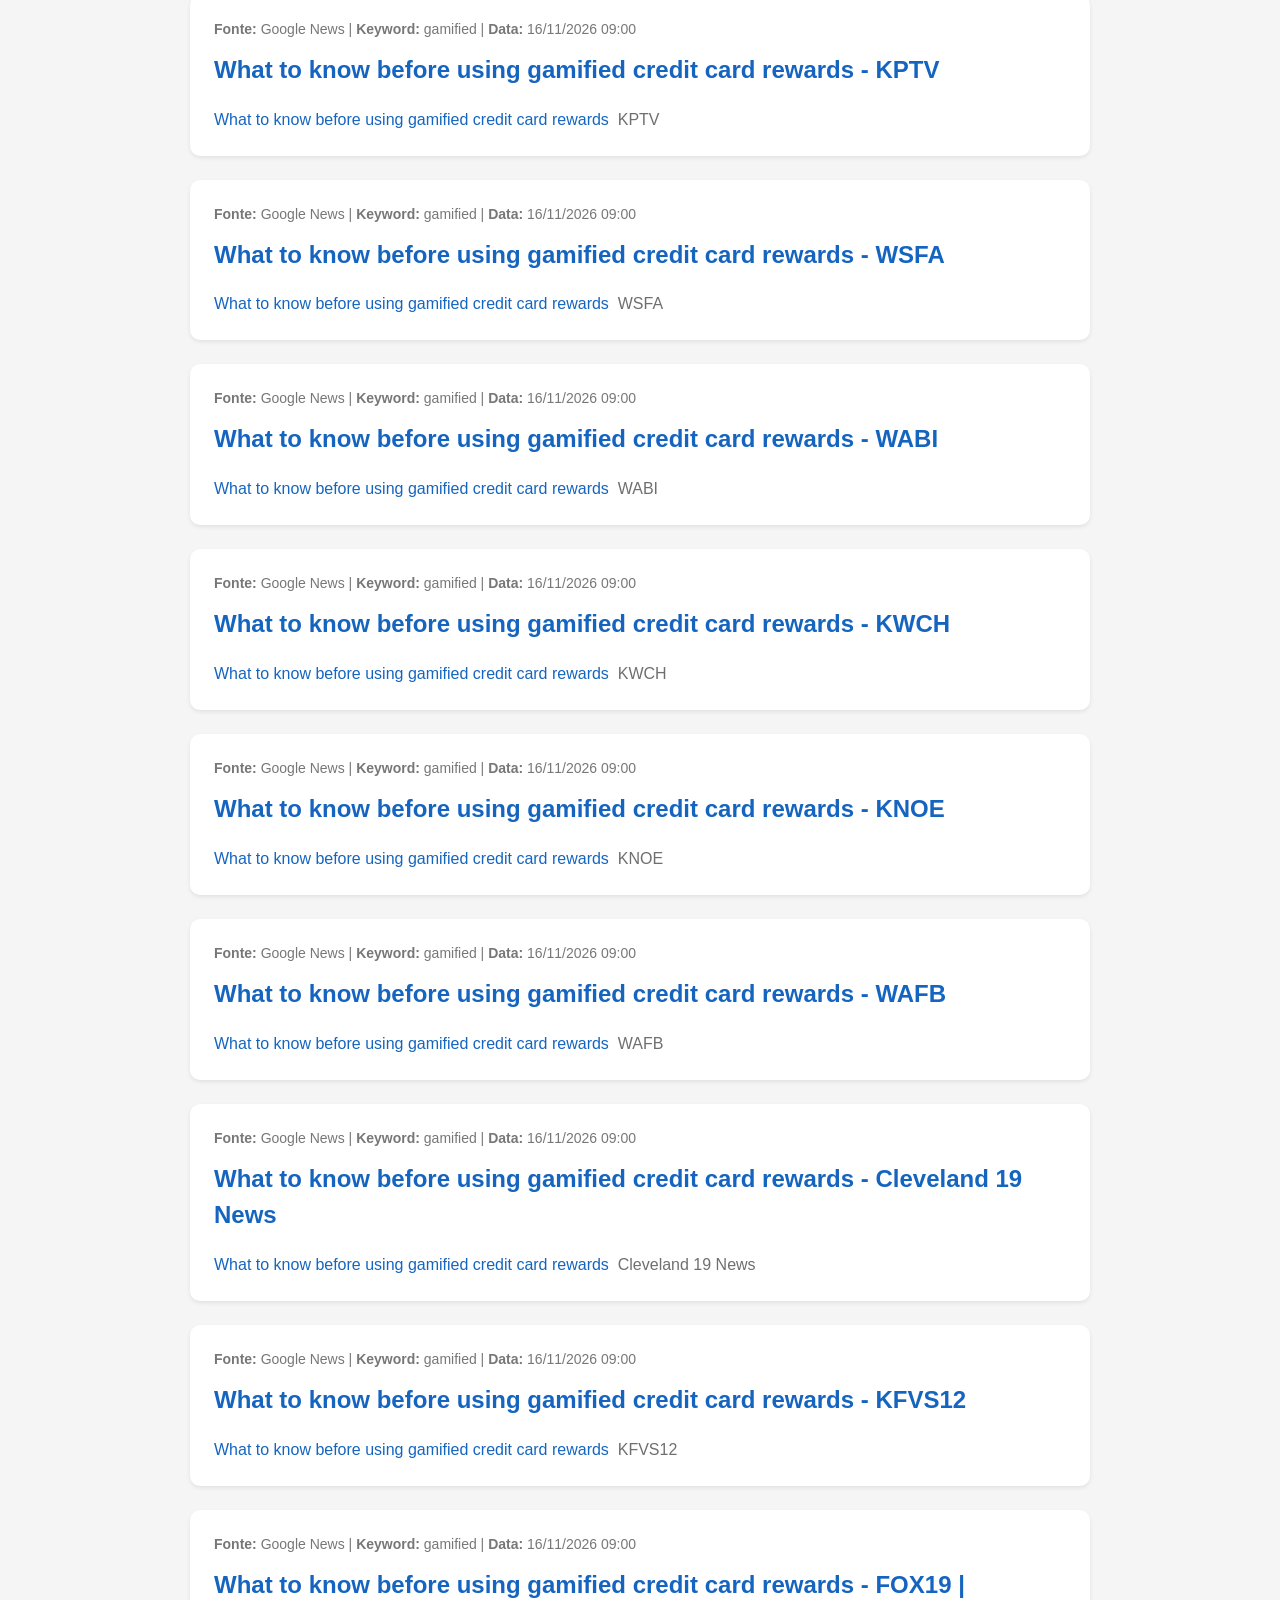
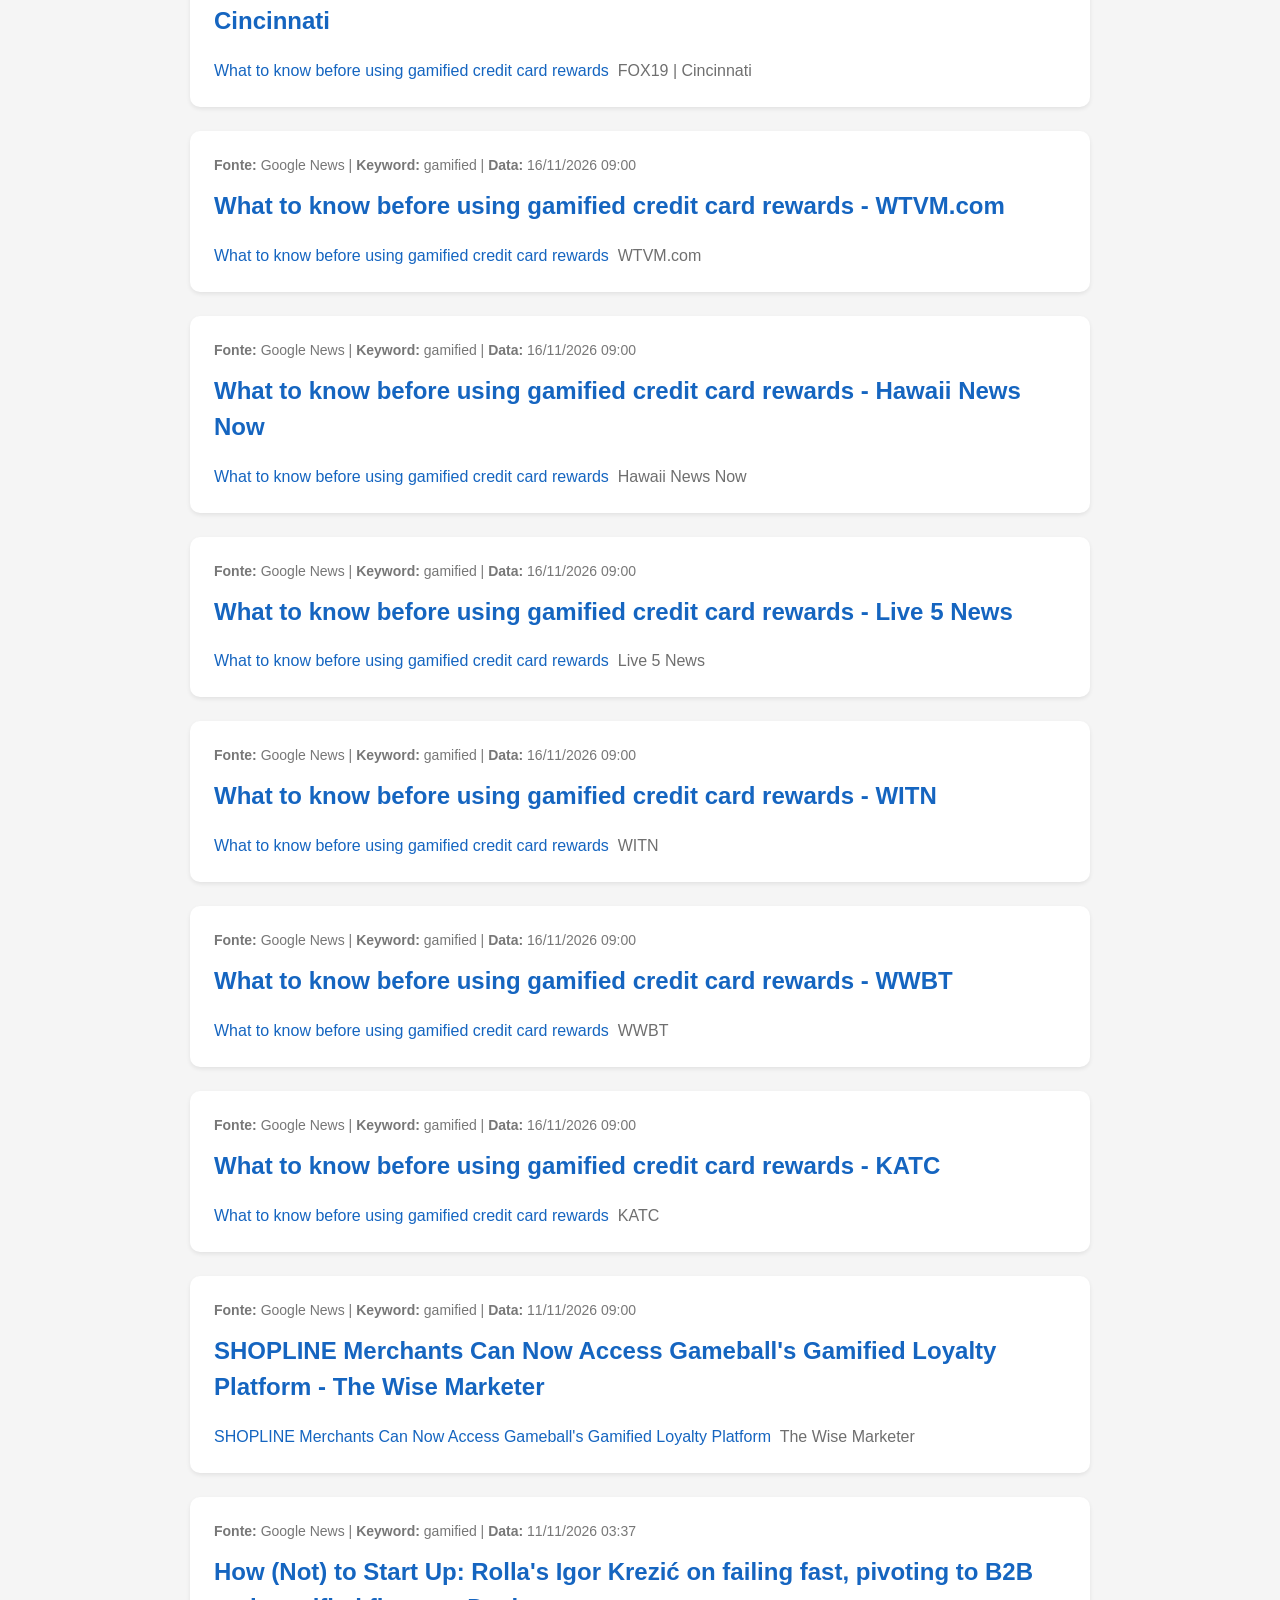
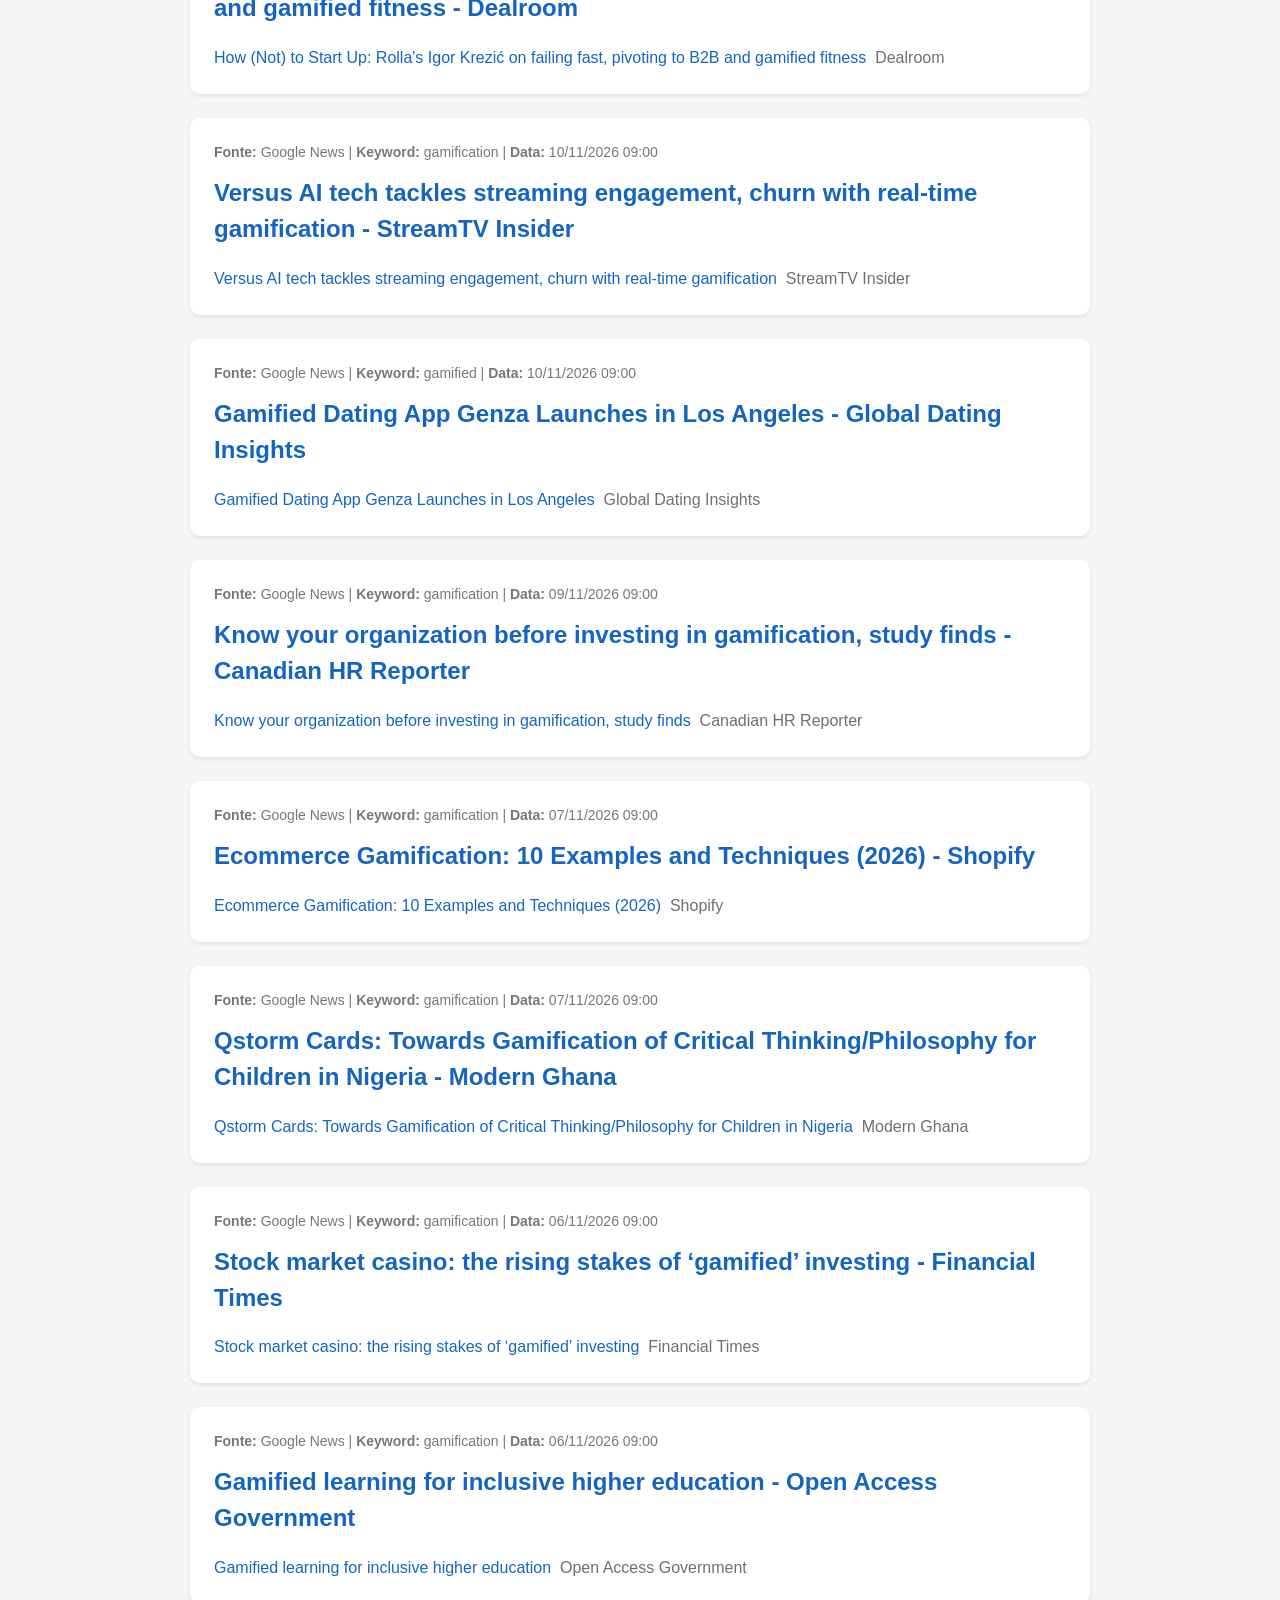
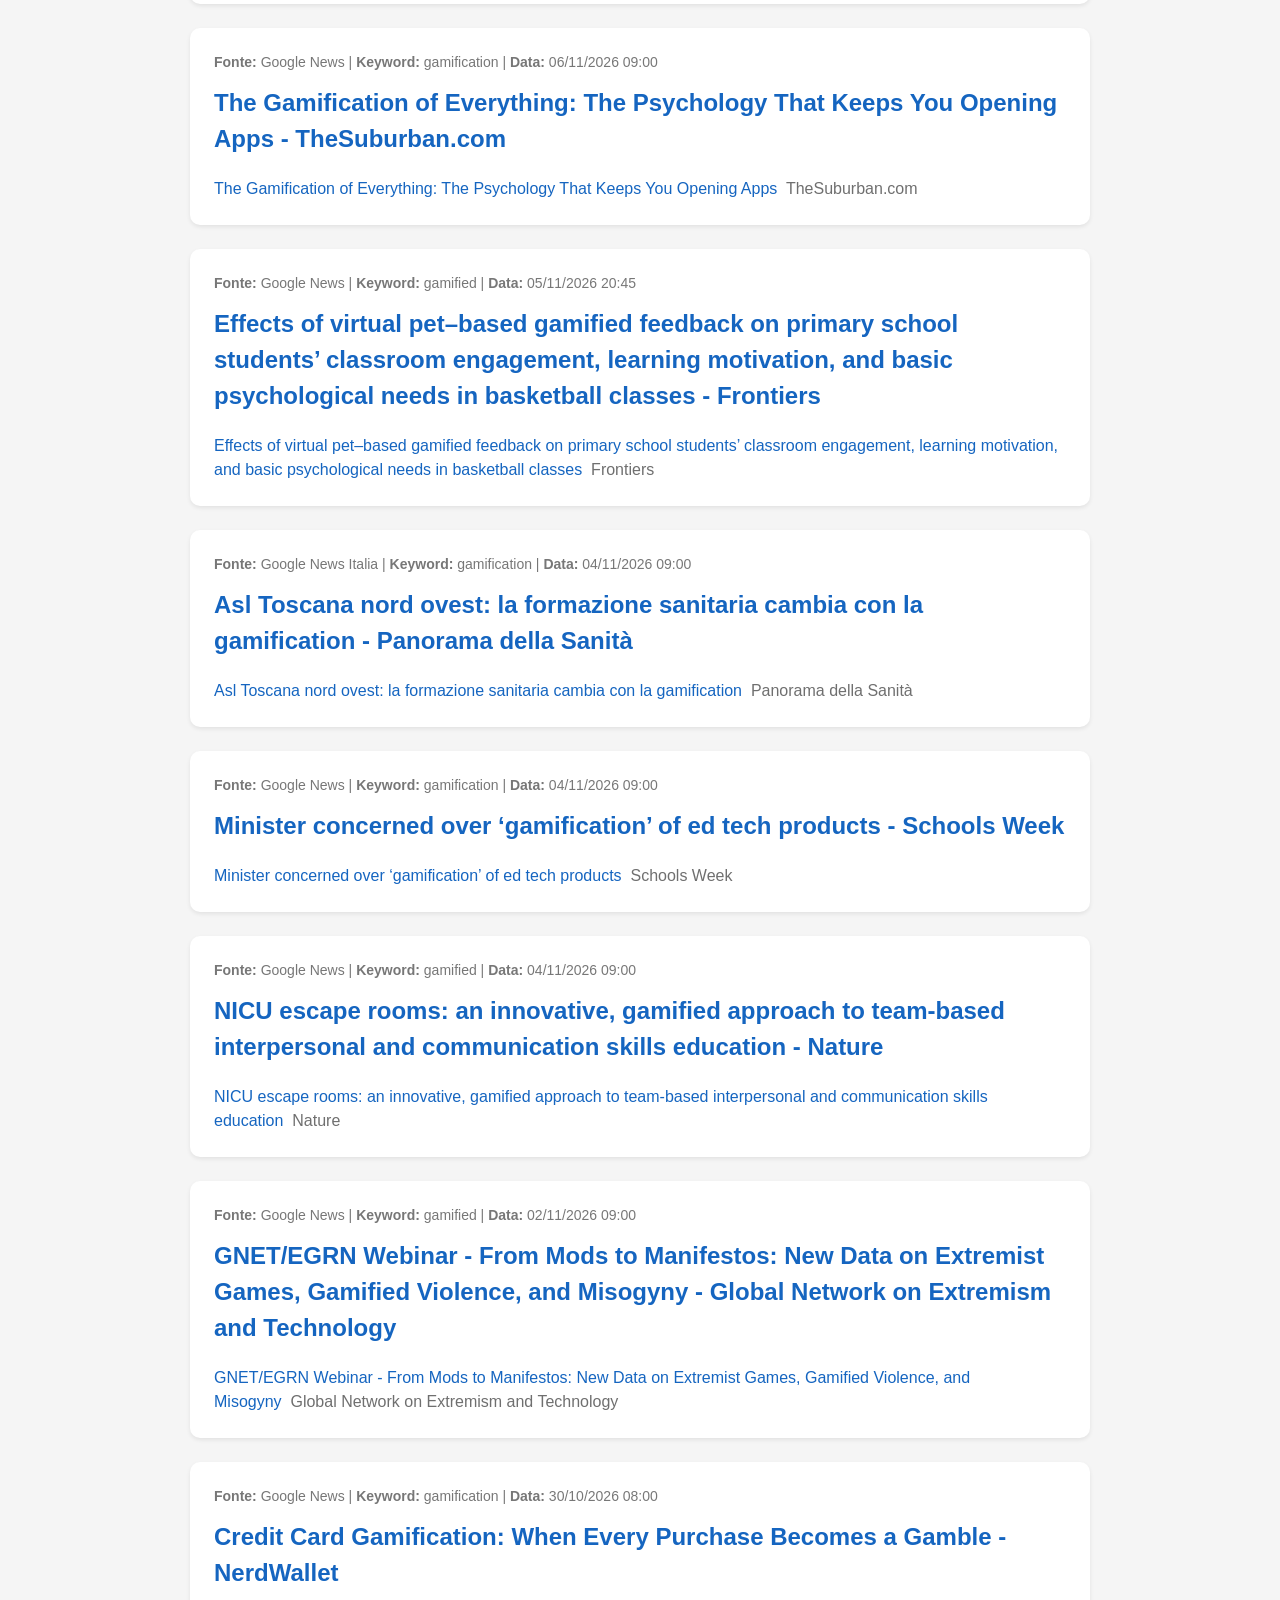
==== commit 5cef5a5c: "Auto update RSS" ====
--- a/docs/index.html
+++ b/docs/index.html
@@ -13,7 +13,7 @@
 
     <h1>🎮 Gamification News</h1>
     <p>
-        Ultimo aggiornamento: 25/11/2026 18:42
+        Ultimo aggiornamento: 26/11/2026 18:26
         <span>•</span> 
         <a href="sources.html">Visualizza fonti e parole chiave</a>
     </p>
@@ -24,7 +24,51 @@
 
         <div class="meta">
             <strong>Fonte:</strong> Google News |
-            <strong>Keyword:</strong> gamified |
+            <strong>Keyword:</strong> gamification |
+            <strong>Data:</strong> 26/11/2026 17:31
+        </div>
+
+        <h2>
+            <a href="https://news.google.com/rss/articles/[base64]?oc=5" target="_blank">
+                Gamified Program Improves Motor Function in Boys With Developmental Coordination Disorder - Bioengineer.org
+            </a>
+        </h2>
+
+        <div class="summary">
+            <a href="https://news.google.com/rss/articles/[base64]?oc=5" target="_blank">Gamified Program Improves Motor Function in Boys With Developmental Coordination Disorder</a>&nbsp;&nbsp;<font color="#6f6f6f">Bioengineer.org</font>
+        </div>
+
+    </div>
+
+    
+
+    <div class="article">
+
+        <div class="meta">
+            <strong>Fonte:</strong> Google News |
+            <strong>Keyword:</strong> gamification |
+            <strong>Data:</strong> 26/11/2026 08:00
+        </div>
+
+        <h2>
+            <a href="https://news.google.com/rss/articles/CBMiY0FVX3lxTE9RcnJlVU00Yl84TEF6THpPZFRIZ0xzZkN4a0daR0wzWjBnVTdPMFFQZDV3NmpQc3pxMVptRnoxN2lucERuLW5jNWFCQnI0QjA0U2l2M0dwZkZObnRaWlF3MlJkQQ?oc=5" target="_blank">
+                Casino gamification 2026: How it works and why it matters - European Gaming
+            </a>
+        </h2>
+
+        <div class="summary">
+            <a href="https://news.google.com/rss/articles/CBMiY0FVX3lxTE9RcnJlVU00Yl84TEF6THpPZFRIZ0xzZkN4a0daR0wzWjBnVTdPMFFQZDV3NmpQc3pxMVptRnoxN2lucERuLW5jNWFCQnI0QjA0U2l2M0dwZkZObnRaWlF3MlJkQQ?oc=5" target="_blank">Casino gamification 2026: How it works and why it matters</a>&nbsp;&nbsp;<font color="#6f6f6f">European Gaming</font>
+        </div>
+
+    </div>
+
+    
+
+    <div class="article">
+
+        <div class="meta">
+            <strong>Fonte:</strong> Google News |
+            <strong>Keyword:</strong> gamification |
             <strong>Data:</strong> 25/11/2026 13:33
         </div>
 
@@ -47,7 +91,7 @@
         <div class="meta">
             <strong>Fonte:</strong> Google News |
             <strong>Keyword:</strong> gamified |
-            <strong>Data:</strong> 25/11/2026 13:27
+            <strong>Data:</strong> 25/11/2026 13:28
         </div>
 
         <h2>
@@ -112,7 +156,7 @@
 
         <div class="meta">
             <strong>Fonte:</strong> Google News |
-            <strong>Keyword:</strong> gamified |
+            <strong>Keyword:</strong> gamification |
             <strong>Data:</strong> 23/11/2026 15:58
         </div>
 
@@ -135,6 +179,28 @@
         <div class="meta">
             <strong>Fonte:</strong> Google News |
             <strong>Keyword:</strong> gamified |
+            <strong>Data:</strong> 23/11/2026 11:54
+        </div>
+
+        <h2>
+            <a href="https://news.google.com/rss/articles/[base64]?oc=5" target="_blank">
+                Industry veterans unveil gamified spirits education app - The Spirits Business
+            </a>
+        </h2>
+
+        <div class="summary">
+            <a href="https://news.google.com/rss/articles/[base64]?oc=5" target="_blank">Industry veterans unveil gamified spirits education app</a>&nbsp;&nbsp;<font color="#6f6f6f">The Spirits Business</font>
+        </div>
+
+    </div>
+
+    
+
+    <div class="article">
+
+        <div class="meta">
+            <strong>Fonte:</strong> Google News |
+            <strong>Keyword:</strong> gamification |
             <strong>Data:</strong> 23/11/2026 11:36
         </div>
 
@@ -177,129 +243,1251 @@
     <div class="article">
 
         <div class="meta">
-            <strong>Fonte:</strong> Google News Italia |
-            <strong>Keyword:</strong> gamification |
-            <strong>Data:</strong> 20/11/2026 17:41
-        </div>
-
-        <h2>
-            <a href="https://news.google.com/rss/articles/[base64]?oc=5" target="_blank">
-                “Non sono solo parole. Semina rispetto”. Il videogioco contro la violenza sulle donne - RaiNews
-            </a>
-        </h2>
-
-        <div class="summary">
-            <a href="https://news.google.com/rss/articles/[base64]?oc=5" target="_blank">“Non sono solo parole. Semina rispetto”. Il videogioco contro la violenza sulle donne</a>&nbsp;&nbsp;<font color="#6f6f6f">RaiNews</font>
-        </div>
-
-    </div>
-
-    
-
-    <div class="article">
-
-        <div class="meta">
-            <strong>Fonte:</strong> Google News Italia |
-            <strong>Keyword:</strong> gamification |
-            <strong>Data:</strong> 19/11/2026 08:13
-        </div>
-
-        <h2>
-            <a href="https://news.google.com/rss/articles/[base64]?oc=5" target="_blank">
-                Motorola presenta “Non sono solo parole. Semina rispetto, un fiore alla volta”: un progetto di education contro la violenza di genere che usa la gamification per disarmare il linguaggio tossico - imgpress
-            </a>
-        </h2>
-
-        <div class="summary">
-            <a href="https://news.google.com/rss/articles/[base64]?oc=5" target="_blank">Motorola presenta “Non sono solo parole. Semina rispetto, un fiore alla volta”: un progetto di education contro la violenza di genere che usa la gamification per disarmare il linguaggio tossico</a>&nbsp;&nbsp;<font color="#6f6f6f">imgpress</font>
-        </div>
-
-    </div>
-
-    
-
-    <div class="article">
-
-        <div class="meta">
-            <strong>Fonte:</strong> Google News Italia |
-            <strong>Keyword:</strong> gamification |
-            <strong>Data:</strong> 18/11/2026 15:24
-        </div>
-
-        <h2>
-            <a href="https://news.google.com/rss/articles/[base64]?oc=5" target="_blank">
-                Motorola presenta “Non sono solo parole. Semina rispetto, un fiore alla volta”: un progetto di education contro la violenza di genere che usa la gamification per disarmare il linguaggio tossico - Media Key
-            </a>
-        </h2>
-
-        <div class="summary">
-            <a href="https://news.google.com/rss/articles/[base64]?oc=5" target="_blank">Motorola presenta “Non sono solo parole. Semina rispetto, un fiore alla volta”: un progetto di education contro la violenza di genere che usa la gamification per disarmare il linguaggio tossico</a>&nbsp;&nbsp;<font color="#6f6f6f">Media Key</font>
-        </div>
-
-    </div>
-
-    
-
-    <div class="article">
-
-        <div class="meta">
-            <strong>Fonte:</strong> Google News |
-            <strong>Keyword:</strong> gamified |
-            <strong>Data:</strong> 16/11/2026 17:19
-        </div>
-
-        <h2>
-            <a href="https://news.google.com/rss/articles/[base64]?oc=5" target="_blank">
-                What to know before using gamified credit card rewards - KALB | News Channel 5
-            </a>
-        </h2>
-
-        <div class="summary">
-            <a href="https://news.google.com/rss/articles/[base64]?oc=5" target="_blank">What to know before using gamified credit card rewards</a>&nbsp;&nbsp;<font color="#6f6f6f">KALB | News Channel 5</font>
-        </div>
-
-    </div>
-
-    
-
-    <div class="article">
-
-        <div class="meta">
-            <strong>Fonte:</strong> Google News |
-            <strong>Keyword:</strong> gamified |
-            <strong>Data:</strong> 16/11/2026 17:19
-        </div>
-
-        <h2>
-            <a href="https://news.google.com/rss/articles/[base64]?oc=5" target="_blank">
-                What to know before using gamified credit card rewards - KY3
-            </a>
-        </h2>
-
-        <div class="summary">
-            <a href="https://news.google.com/rss/articles/[base64]?oc=5" target="_blank">What to know before using gamified credit card rewards</a>&nbsp;&nbsp;<font color="#6f6f6f">KY3</font>
-        </div>
-
-    </div>
-
-    
-
-    <div class="article">
-
-        <div class="meta">
-            <strong>Fonte:</strong> Google News |
-            <strong>Keyword:</strong> gamification |
-            <strong>Data:</strong> 14/11/2026 00:55
-        </div>
-
-        <h2>
-            <a href="https://news.google.com/rss/articles/[base64]?oc=5" target="_blank">
-                Gamification in the Workplace: How and Why Businesses Are Turning Mundane Tasks Into Playful Competitions - ADP
-            </a>
-        </h2>
-
-        <div class="summary">
-            <a href="https://news.google.com/rss/articles/[base64]?oc=5" target="_blank">Gamification in the Workplace: How and Why Businesses Are Turning Mundane Tasks Into Playful Competitions</a>&nbsp;&nbsp;<font color="#6f6f6f">ADP</font>
+            <strong>Fonte:</strong> Google News |
+            <strong>Keyword:</strong> gamified |
+            <strong>Data:</strong> 20/11/2026 22:00
+        </div>
+
+        <h2>
+            <a href="https://news.google.com/rss/articles/CBMie0FVX3lxTFAxcC0zdkZjUlNMOTh1ZjVZRExIQzVydUwyVlY2MklUWXpLZ3NFeWxWTm9HalVNS09jbk5WRkxZZ2ZtMFVSbEtPMjdhS1VycWFOYlBndWthbS0taWM5bWNTY0RrOTBJMTZNYWc5SG5jdnV3Nk5CYnlWUlZSTQ?oc=5" target="_blank">
+                Gamified mobile payment features may drive adoption among Gen-Z users - Phys.org
+            </a>
+        </h2>
+
+        <div class="summary">
+            <a href="https://news.google.com/rss/articles/CBMie0FVX3lxTFAxcC0zdkZjUlNMOTh1ZjVZRExIQzVydUwyVlY2MklUWXpLZ3NFeWxWTm9HalVNS09jbk5WRkxZZ2ZtMFVSbEtPMjdhS1VycWFOYlBndWthbS0taWM5bWNTY0RrOTBJMTZNYWc5SG5jdnV3Nk5CYnlWUlZSTQ?oc=5" target="_blank">Gamified mobile payment features may drive adoption among Gen-Z users</a>&nbsp;&nbsp;<font color="#6f6f6f">Phys.org</font>
+        </div>
+
+    </div>
+
+    
+
+    <div class="article">
+
+        <div class="meta">
+            <strong>Fonte:</strong> Google News |
+            <strong>Keyword:</strong> gamified |
+            <strong>Data:</strong> 20/11/2026 08:43
+        </div>
+
+        <h2>
+            <a href="https://news.google.com/rss/articles/CBMicEFVX3lxTFA4MGZKODczUlpiYm9VVVFHUUYwQlB1V01wdFFkWS1EdW93U0NlbWV1aE9hQjhYV1U2b3RGZzFjSURfQXpISjN3TGIybEdqVTVCbHNfLW5EV2lmTExsaC1Gcmtsb01yQnNjNzlHTzBZTUE?oc=5" target="_blank">
+                gamified credit cards — Are Random Rewards Fueling Overspending? - The Korea Daily
+            </a>
+        </h2>
+
+        <div class="summary">
+            <a href="https://news.google.com/rss/articles/CBMicEFVX3lxTFA4MGZKODczUlpiYm9VVVFHUUYwQlB1V01wdFFkWS1EdW93U0NlbWV1aE9hQjhYV1U2b3RGZzFjSURfQXpISjN3TGIybEdqVTVCbHNfLW5EV2lmTExsaC1Gcmtsb01yQnNjNzlHTzBZTUE?oc=5" target="_blank">gamified credit cards — Are Random Rewards Fueling Overspending?</a>&nbsp;&nbsp;<font color="#6f6f6f">The Korea Daily</font>
+        </div>
+
+    </div>
+
+    
+
+    <div class="article">
+
+        <div class="meta">
+            <strong>Fonte:</strong> Google News |
+            <strong>Keyword:</strong> gamification |
+            <strong>Data:</strong> 19/11/2026 16:01
+        </div>
+
+        <h2>
+            <a href="https://news.google.com/rss/articles/[base64]?oc=5" target="_blank">
+                The real lesson businesses should learn from video games (it’s more than ‘gamification’) - Fast Company
+            </a>
+        </h2>
+
+        <div class="summary">
+            <a href="https://news.google.com/rss/articles/[base64]?oc=5" target="_blank">The real lesson businesses should learn from video games (it’s more than ‘gamification’)</a>&nbsp;&nbsp;<font color="#6f6f6f">Fast Company</font>
+        </div>
+
+    </div>
+
+    
+
+    <div class="article">
+
+        <div class="meta">
+            <strong>Fonte:</strong> Google News |
+            <strong>Keyword:</strong> gamified |
+            <strong>Data:</strong> 18/11/2026 22:46
+        </div>
+
+        <h2>
+            <a href="https://news.google.com/rss/articles/[base64]?oc=5" target="_blank">
+                Gamified Exercises May Reduce Pain in Knee Osteoarthritis Patients - Bioengineer.org
+            </a>
+        </h2>
+
+        <div class="summary">
+            <a href="https://news.google.com/rss/articles/[base64]?oc=5" target="_blank">Gamified Exercises May Reduce Pain in Knee Osteoarthritis Patients</a>&nbsp;&nbsp;<font color="#6f6f6f">Bioengineer.org</font>
+        </div>
+
+    </div>
+
+    
+
+    <div class="article">
+
+        <div class="meta">
+            <strong>Fonte:</strong> Google News |
+            <strong>Keyword:</strong> gamification |
+            <strong>Data:</strong> 18/11/2026 05:43
+        </div>
+
+        <h2>
+            <a href="https://news.google.com/rss/articles/[base64]?oc=5" target="_blank">
+                How Gamification Is Changing the Way People Use Everyday Apps - Tech Critter
+            </a>
+        </h2>
+
+        <div class="summary">
+            <a href="https://news.google.com/rss/articles/[base64]?oc=5" target="_blank">How Gamification Is Changing the Way People Use Everyday Apps</a>&nbsp;&nbsp;<font color="#6f6f6f">Tech Critter</font>
+        </div>
+
+    </div>
+
+    
+
+    <div class="article">
+
+        <div class="meta">
+            <strong>Fonte:</strong> Google News |
+            <strong>Keyword:</strong> gamification |
+            <strong>Data:</strong> 17/11/2026 23:57
+        </div>
+
+        <h2>
+            <a href="https://news.google.com/rss/articles/[base64]?oc=5" target="_blank">
+                APEX FTE EXPO 2026: FlightPath3D Brings Gamification to the Moving Map - APEX Media
+            </a>
+        </h2>
+
+        <div class="summary">
+            <a href="https://news.google.com/rss/articles/[base64]?oc=5" target="_blank">APEX FTE EXPO 2026: FlightPath3D Brings Gamification to the Moving Map</a>&nbsp;&nbsp;<font color="#6f6f6f">APEX Media</font>
+        </div>
+
+    </div>
+
+    
+
+    <div class="article">
+
+        <div class="meta">
+            <strong>Fonte:</strong> Google News |
+            <strong>Keyword:</strong> gamification |
+            <strong>Data:</strong> 17/11/2026 20:30
+        </div>
+
+        <h2>
+            <a href="https://news.google.com/rss/articles/CBMihgFBVV95cUxPVWhDU1hEQmc5WmEtamZ3Slc0cThtZnBCZkVacjFIZEI2MjRTdnhxdFJHOFBVNjJKeG92QlREaVkxeUx3RVh2ZXRjdjRheEpITUlqY3VqbUh2YlE1UW5ibk0wSV91eFVoQUJrdXBlUUxQTmowTzA3Q193NjJrWHQ4TnJ5alR3UQ?oc=5" target="_blank">
+                Campus Trends: Why Participation and Gamification Win with Students - Event Marketer
+            </a>
+        </h2>
+
+        <div class="summary">
+            <a href="https://news.google.com/rss/articles/CBMihgFBVV95cUxPVWhDU1hEQmc5WmEtamZ3Slc0cThtZnBCZkVacjFIZEI2MjRTdnhxdFJHOFBVNjJKeG92QlREaVkxeUx3RVh2ZXRjdjRheEpITUlqY3VqbUh2YlE1UW5ibk0wSV91eFVoQUJrdXBlUUxQTmowTzA3Q193NjJrWHQ4TnJ5alR3UQ?oc=5" target="_blank">Campus Trends: Why Participation and Gamification Win with Students</a>&nbsp;&nbsp;<font color="#6f6f6f">Event Marketer</font>
+        </div>
+
+    </div>
+
+    
+
+    <div class="article">
+
+        <div class="meta">
+            <strong>Fonte:</strong> Google News |
+            <strong>Keyword:</strong> gamification |
+            <strong>Data:</strong> 17/11/2026 17:36
+        </div>
+
+        <h2>
+            <a href="https://news.google.com/rss/articles/[base64]?oc=5" target="_blank">
+                How early exposure to gamification shifts safer gambling - iGaming Expert
+            </a>
+        </h2>
+
+        <div class="summary">
+            <a href="https://news.google.com/rss/articles/[base64]?oc=5" target="_blank">How early exposure to gamification shifts safer gambling</a>&nbsp;&nbsp;<font color="#6f6f6f">iGaming Expert</font>
+        </div>
+
+    </div>
+
+    
+
+    <div class="article">
+
+        <div class="meta">
+            <strong>Fonte:</strong> Google News |
+            <strong>Keyword:</strong> gamified |
+            <strong>Data:</strong> 16/11/2026 19:15
+        </div>
+
+        <h2>
+            <a href="https://news.google.com/rss/articles/CBMijAFBVV95cUxPY1dZV0F2eTJLdWlpV05EVzVaRkJxUXpJV1RrTzQ5Q1dadHd1cnQyN1dQeFJzLUo3cldPTVR3Z1I5R0x1Q1Y0M244aV9iRE01Q1ppZlcxdTlhbFZ0VzQ1M29JTm5EM0VRNEU2MTJVNk9QN0x6VGZBREVpUlBoS2x3b3FtZkZGc1dpekQ2Nw?oc=5" target="_blank">
+                What to know before using gamified credit card rewards - KWTX
+            </a>
+        </h2>
+
+        <div class="summary">
+            <a href="https://news.google.com/rss/articles/CBMijAFBVV95cUxPY1dZV0F2eTJLdWlpV05EVzVaRkJxUXpJV1RrTzQ5Q1dadHd1cnQyN1dQeFJzLUo3cldPTVR3Z1I5R0x1Q1Y0M244aV9iRE01Q1ppZlcxdTlhbFZ0VzQ1M29JTm5EM0VRNEU2MTJVNk9QN0x6VGZBREVpUlBoS2x3b3FtZkZGc1dpekQ2Nw?oc=5" target="_blank">What to know before using gamified credit card rewards</a>&nbsp;&nbsp;<font color="#6f6f6f">KWTX</font>
+        </div>
+
+    </div>
+
+    
+
+    <div class="article">
+
+        <div class="meta">
+            <strong>Fonte:</strong> Google News |
+            <strong>Keyword:</strong> gamified |
+            <strong>Data:</strong> 16/11/2026 19:15
+        </div>
+
+        <h2>
+            <a href="https://news.google.com/rss/articles/[base64]?oc=5" target="_blank">
+                What to know before using gamified credit card rewards - KKCO 11 News
+            </a>
+        </h2>
+
+        <div class="summary">
+            <a href="https://news.google.com/rss/articles/[base64]?oc=5" target="_blank">What to know before using gamified credit card rewards</a>&nbsp;&nbsp;<font color="#6f6f6f">KKCO 11 News</font>
+        </div>
+
+    </div>
+
+    
+
+    <div class="article">
+
+        <div class="meta">
+            <strong>Fonte:</strong> Google News |
+            <strong>Keyword:</strong> gamified |
+            <strong>Data:</strong> 16/11/2026 17:19
+        </div>
+
+        <h2>
+            <a href="https://news.google.com/rss/articles/[base64]?oc=5" target="_blank">
+                What to know before using gamified credit card rewards - KXII
+            </a>
+        </h2>
+
+        <div class="summary">
+            <a href="https://news.google.com/rss/articles/[base64]?oc=5" target="_blank">What to know before using gamified credit card rewards</a>&nbsp;&nbsp;<font color="#6f6f6f">KXII</font>
+        </div>
+
+    </div>
+
+    
+
+    <div class="article">
+
+        <div class="meta">
+            <strong>Fonte:</strong> Google News |
+            <strong>Keyword:</strong> gamified |
+            <strong>Data:</strong> 16/11/2026 17:19
+        </div>
+
+        <h2>
+            <a href="https://news.google.com/rss/articles/[base64]?oc=5" target="_blank">
+                What to know before using gamified credit card rewards - WBRC 6 News
+            </a>
+        </h2>
+
+        <div class="summary">
+            <a href="https://news.google.com/rss/articles/[base64]?oc=5" target="_blank">What to know before using gamified credit card rewards</a>&nbsp;&nbsp;<font color="#6f6f6f">WBRC 6 News</font>
+        </div>
+
+    </div>
+
+    
+
+    <div class="article">
+
+        <div class="meta">
+            <strong>Fonte:</strong> Google News |
+            <strong>Keyword:</strong> gamified |
+            <strong>Data:</strong> 16/11/2026 17:19
+        </div>
+
+        <h2>
+            <a href="https://news.google.com/rss/articles/[base64]?oc=5" target="_blank">
+                What to know before using gamified credit card rewards - fox10tv.com
+            </a>
+        </h2>
+
+        <div class="summary">
+            <a href="https://news.google.com/rss/articles/[base64]?oc=5" target="_blank">What to know before using gamified credit card rewards</a>&nbsp;&nbsp;<font color="#6f6f6f">fox10tv.com</font>
+        </div>
+
+    </div>
+
+    
+
+    <div class="article">
+
+        <div class="meta">
+            <strong>Fonte:</strong> Google News |
+            <strong>Keyword:</strong> gamified |
+            <strong>Data:</strong> 16/11/2026 17:19
+        </div>
+
+        <h2>
+            <a href="https://news.google.com/rss/articles/[base64]?oc=5" target="_blank">
+                What to know before using gamified credit card rewards - WALB.com
+            </a>
+        </h2>
+
+        <div class="summary">
+            <a href="https://news.google.com/rss/articles/[base64]?oc=5" target="_blank">What to know before using gamified credit card rewards</a>&nbsp;&nbsp;<font color="#6f6f6f">WALB.com</font>
+        </div>
+
+    </div>
+
+    
+
+    <div class="article">
+
+        <div class="meta">
+            <strong>Fonte:</strong> Google News |
+            <strong>Keyword:</strong> gamified |
+            <strong>Data:</strong> 16/11/2026 17:19
+        </div>
+
+        <h2>
+            <a href="https://news.google.com/rss/articles/[base64]?oc=5" target="_blank">
+                What to know before using gamified credit card rewards - WIS News 10
+            </a>
+        </h2>
+
+        <div class="summary">
+            <a href="https://news.google.com/rss/articles/[base64]?oc=5" target="_blank">What to know before using gamified credit card rewards</a>&nbsp;&nbsp;<font color="#6f6f6f">WIS News 10</font>
+        </div>
+
+    </div>
+
+    
+
+    <div class="article">
+
+        <div class="meta">
+            <strong>Fonte:</strong> Google News |
+            <strong>Keyword:</strong> gamified |
+            <strong>Data:</strong> 16/11/2026 17:19
+        </div>
+
+        <h2>
+            <a href="https://news.google.com/rss/articles/[base64]?oc=5" target="_blank">
+                What to know before using gamified credit card rewards - WTOK
+            </a>
+        </h2>
+
+        <div class="summary">
+            <a href="https://news.google.com/rss/articles/[base64]?oc=5" target="_blank">What to know before using gamified credit card rewards</a>&nbsp;&nbsp;<font color="#6f6f6f">WTOK</font>
+        </div>
+
+    </div>
+
+    
+
+    <div class="article">
+
+        <div class="meta">
+            <strong>Fonte:</strong> Google News |
+            <strong>Keyword:</strong> gamified |
+            <strong>Data:</strong> 16/11/2026 17:19
+        </div>
+
+        <h2>
+            <a href="https://news.google.com/rss/articles/[base64]?oc=5" target="_blank">
+                What to know before using gamified credit card rewards - fox8live.com
+            </a>
+        </h2>
+
+        <div class="summary">
+            <a href="https://news.google.com/rss/articles/[base64]?oc=5" target="_blank">What to know before using gamified credit card rewards</a>&nbsp;&nbsp;<font color="#6f6f6f">fox8live.com</font>
+        </div>
+
+    </div>
+
+    
+
+    <div class="article">
+
+        <div class="meta">
+            <strong>Fonte:</strong> Google News |
+            <strong>Keyword:</strong> gamified |
+            <strong>Data:</strong> 16/11/2026 17:19
+        </div>
+
+        <h2>
+            <a href="https://news.google.com/rss/articles/[base64]?oc=5" target="_blank">
+                What to know before using gamified credit card rewards - KCTV
+            </a>
+        </h2>
+
+        <div class="summary">
+            <a href="https://news.google.com/rss/articles/[base64]?oc=5" target="_blank">What to know before using gamified credit card rewards</a>&nbsp;&nbsp;<font color="#6f6f6f">KCTV</font>
+        </div>
+
+    </div>
+
+    
+
+    <div class="article">
+
+        <div class="meta">
+            <strong>Fonte:</strong> Google News |
+            <strong>Keyword:</strong> gamified |
+            <strong>Data:</strong> 16/11/2026 17:19
+        </div>
+
+        <h2>
+            <a href="https://news.google.com/rss/articles/[base64]?oc=5" target="_blank">
+                What to know before using gamified credit card rewards - WVLT
+            </a>
+        </h2>
+
+        <div class="summary">
+            <a href="https://news.google.com/rss/articles/[base64]?oc=5" target="_blank">What to know before using gamified credit card rewards</a>&nbsp;&nbsp;<font color="#6f6f6f">WVLT</font>
+        </div>
+
+    </div>
+
+    
+
+    <div class="article">
+
+        <div class="meta">
+            <strong>Fonte:</strong> Google News |
+            <strong>Keyword:</strong> gamified |
+            <strong>Data:</strong> 16/11/2026 17:19
+        </div>
+
+        <h2>
+            <a href="https://news.google.com/rss/articles/[base64]?oc=5" target="_blank">
+                What to know before using gamified credit card rewards - KMVT
+            </a>
+        </h2>
+
+        <div class="summary">
+            <a href="https://news.google.com/rss/articles/[base64]?oc=5" target="_blank">What to know before using gamified credit card rewards</a>&nbsp;&nbsp;<font color="#6f6f6f">KMVT</font>
+        </div>
+
+    </div>
+
+    
+
+    <div class="article">
+
+        <div class="meta">
+            <strong>Fonte:</strong> Google News |
+            <strong>Keyword:</strong> gamified |
+            <strong>Data:</strong> 16/11/2026 17:19
+        </div>
+
+        <h2>
+            <a href="https://news.google.com/rss/articles/[base64]?oc=5" target="_blank">
+                What to know before using gamified credit card rewards - hometownstations.com
+            </a>
+        </h2>
+
+        <div class="summary">
+            <a href="https://news.google.com/rss/articles/[base64]?oc=5" target="_blank">What to know before using gamified credit card rewards</a>&nbsp;&nbsp;<font color="#6f6f6f">hometownstations.com</font>
+        </div>
+
+    </div>
+
+    
+
+    <div class="article">
+
+        <div class="meta">
+            <strong>Fonte:</strong> Google News |
+            <strong>Keyword:</strong> gamified |
+            <strong>Data:</strong> 16/11/2026 17:19
+        </div>
+
+        <h2>
+            <a href="https://news.google.com/rss/articles/[base64]?oc=5" target="_blank">
+                What to know before using gamified credit card rewards - WIBW
+            </a>
+        </h2>
+
+        <div class="summary">
+            <a href="https://news.google.com/rss/articles/[base64]?oc=5" target="_blank">What to know before using gamified credit card rewards</a>&nbsp;&nbsp;<font color="#6f6f6f">WIBW</font>
+        </div>
+
+    </div>
+
+    
+
+    <div class="article">
+
+        <div class="meta">
+            <strong>Fonte:</strong> Google News |
+            <strong>Keyword:</strong> gamified |
+            <strong>Data:</strong> 16/11/2026 17:19
+        </div>
+
+        <h2>
+            <a href="https://news.google.com/rss/articles/[base64]?oc=5" target="_blank">
+                What to know before using gamified credit card rewards - 14 News
+            </a>
+        </h2>
+
+        <div class="summary">
+            <a href="https://news.google.com/rss/articles/[base64]?oc=5" target="_blank">What to know before using gamified credit card rewards</a>&nbsp;&nbsp;<font color="#6f6f6f">14 News</font>
+        </div>
+
+    </div>
+
+    
+
+    <div class="article">
+
+        <div class="meta">
+            <strong>Fonte:</strong> Google News |
+            <strong>Keyword:</strong> gamified |
+            <strong>Data:</strong> 16/11/2026 17:19
+        </div>
+
+        <h2>
+            <a href="https://news.google.com/rss/articles/[base64]?oc=5" target="_blank">
+                What to know before using gamified credit card rewards - KEYC News Now
+            </a>
+        </h2>
+
+        <div class="summary">
+            <a href="https://news.google.com/rss/articles/[base64]?oc=5" target="_blank">What to know before using gamified credit card rewards</a>&nbsp;&nbsp;<font color="#6f6f6f">KEYC News Now</font>
+        </div>
+
+    </div>
+
+    
+
+    <div class="article">
+
+        <div class="meta">
+            <strong>Fonte:</strong> Google News |
+            <strong>Keyword:</strong> gamified |
+            <strong>Data:</strong> 16/11/2026 17:19
+        </div>
+
+        <h2>
+            <a href="https://news.google.com/rss/articles/[base64]?oc=5" target="_blank">
+                What to know before using gamified credit card rewards - WAFF
+            </a>
+        </h2>
+
+        <div class="summary">
+            <a href="https://news.google.com/rss/articles/[base64]?oc=5" target="_blank">What to know before using gamified credit card rewards</a>&nbsp;&nbsp;<font color="#6f6f6f">WAFF</font>
+        </div>
+
+    </div>
+
+    
+
+    <div class="article">
+
+        <div class="meta">
+            <strong>Fonte:</strong> Google News |
+            <strong>Keyword:</strong> gamified |
+            <strong>Data:</strong> 16/11/2026 17:19
+        </div>
+
+        <h2>
+            <a href="https://news.google.com/rss/articles/[base64]?oc=5" target="_blank">
+                What to know before using gamified credit card rewards - WCTV
+            </a>
+        </h2>
+
+        <div class="summary">
+            <a href="https://news.google.com/rss/articles/[base64]?oc=5" target="_blank">What to know before using gamified credit card rewards</a>&nbsp;&nbsp;<font color="#6f6f6f">WCTV</font>
+        </div>
+
+    </div>
+
+    
+
+    <div class="article">
+
+        <div class="meta">
+            <strong>Fonte:</strong> Google News |
+            <strong>Keyword:</strong> gamified |
+            <strong>Data:</strong> 16/11/2026 17:19
+        </div>
+
+        <h2>
+            <a href="https://news.google.com/rss/articles/[base64]?oc=5" target="_blank">
+                What to know before using gamified credit card rewards - wandtv.com
+            </a>
+        </h2>
+
+        <div class="summary">
+            <a href="https://news.google.com/rss/articles/[base64]?oc=5" target="_blank">What to know before using gamified credit card rewards</a>&nbsp;&nbsp;<font color="#6f6f6f">wandtv.com</font>
+        </div>
+
+    </div>
+
+    
+
+    <div class="article">
+
+        <div class="meta">
+            <strong>Fonte:</strong> Google News |
+            <strong>Keyword:</strong> gamified |
+            <strong>Data:</strong> 16/11/2026 17:19
+        </div>
+
+        <h2>
+            <a href="https://news.google.com/rss/articles/[base64]?oc=5" target="_blank">
+                What to know before using gamified credit card rewards - WDAM-TV
+            </a>
+        </h2>
+
+        <div class="summary">
+            <a href="https://news.google.com/rss/articles/[base64]?oc=5" target="_blank">What to know before using gamified credit card rewards</a>&nbsp;&nbsp;<font color="#6f6f6f">WDAM-TV</font>
+        </div>
+
+    </div>
+
+    
+
+    <div class="article">
+
+        <div class="meta">
+            <strong>Fonte:</strong> Google News |
+            <strong>Keyword:</strong> gamified |
+            <strong>Data:</strong> 16/11/2026 17:19
+        </div>
+
+        <h2>
+            <a href="https://news.google.com/rss/articles/[base64]?oc=5" target="_blank">
+                What to know before using gamified credit card rewards - WDTV 5
+            </a>
+        </h2>
+
+        <div class="summary">
+            <a href="https://news.google.com/rss/articles/[base64]?oc=5" target="_blank">What to know before using gamified credit card rewards</a>&nbsp;&nbsp;<font color="#6f6f6f">WDTV 5</font>
+        </div>
+
+    </div>
+
+    
+
+    <div class="article">
+
+        <div class="meta">
+            <strong>Fonte:</strong> Google News |
+            <strong>Keyword:</strong> gamified |
+            <strong>Data:</strong> 16/11/2026 17:19
+        </div>
+
+        <h2>
+            <a href="https://news.google.com/rss/articles/[base64]?oc=5" target="_blank">
+                What to know before using gamified credit card rewards - WSMV
+            </a>
+        </h2>
+
+        <div class="summary">
+            <a href="https://news.google.com/rss/articles/[base64]?oc=5" target="_blank">What to know before using gamified credit card rewards</a>&nbsp;&nbsp;<font color="#6f6f6f">WSMV</font>
+        </div>
+
+    </div>
+
+    
+
+    <div class="article">
+
+        <div class="meta">
+            <strong>Fonte:</strong> Google News |
+            <strong>Keyword:</strong> gamified |
+            <strong>Data:</strong> 16/11/2026 17:19
+        </div>
+
+        <h2>
+            <a href="https://news.google.com/rss/articles/[base64]?oc=5" target="_blank">
+                What to know before using gamified credit card rewards - WTAP
+            </a>
+        </h2>
+
+        <div class="summary">
+            <a href="https://news.google.com/rss/articles/[base64]?oc=5" target="_blank">What to know before using gamified credit card rewards</a>&nbsp;&nbsp;<font color="#6f6f6f">WTAP</font>
+        </div>
+
+    </div>
+
+    
+
+    <div class="article">
+
+        <div class="meta">
+            <strong>Fonte:</strong> Google News |
+            <strong>Keyword:</strong> gamified |
+            <strong>Data:</strong> 16/11/2026 17:19
+        </div>
+
+        <h2>
+            <a href="https://news.google.com/rss/articles/[base64]?oc=5" target="_blank">
+                What to know before using gamified credit card rewards - WMBF
+            </a>
+        </h2>
+
+        <div class="summary">
+            <a href="https://news.google.com/rss/articles/[base64]?oc=5" target="_blank">What to know before using gamified credit card rewards</a>&nbsp;&nbsp;<font color="#6f6f6f">WMBF</font>
+        </div>
+
+    </div>
+
+    
+
+    <div class="article">
+
+        <div class="meta">
+            <strong>Fonte:</strong> Google News |
+            <strong>Keyword:</strong> gamified |
+            <strong>Data:</strong> 16/11/2026 17:19
+        </div>
+
+        <h2>
+            <a href="https://news.google.com/rss/articles/[base64]?oc=5" target="_blank">
+                What to know before using gamified credit card rewards - WMTV 15 NEWS
+            </a>
+        </h2>
+
+        <div class="summary">
+            <a href="https://news.google.com/rss/articles/[base64]?oc=5" target="_blank">What to know before using gamified credit card rewards</a>&nbsp;&nbsp;<font color="#6f6f6f">WMTV 15 NEWS</font>
+        </div>
+
+    </div>
+
+    
+
+    <div class="article">
+
+        <div class="meta">
+            <strong>Fonte:</strong> Google News |
+            <strong>Keyword:</strong> gamification |
+            <strong>Data:</strong> 16/11/2026 09:00
+        </div>
+
+        <h2>
+            <a href="https://news.google.com/rss/articles/[base64]?oc=5" target="_blank">
+                What to know before using gamified credit card rewards - www.investigatetv.com
+            </a>
+        </h2>
+
+        <div class="summary">
+            <a href="https://news.google.com/rss/articles/[base64]?oc=5" target="_blank">What to know before using gamified credit card rewards</a>&nbsp;&nbsp;<font color="#6f6f6f">www.investigatetv.com</font>
+        </div>
+
+    </div>
+
+    
+
+    <div class="article">
+
+        <div class="meta">
+            <strong>Fonte:</strong> Google News |
+            <strong>Keyword:</strong> gamification |
+            <strong>Data:</strong> 16/11/2026 09:00
+        </div>
+
+        <h2>
+            <a href="https://news.google.com/rss/articles/[base64]?oc=5" target="_blank">
+                The gamification of warfare: Ukraine’s drone revolution - The Free Press of the University of Southern Maine
+            </a>
+        </h2>
+
+        <div class="summary">
+            <a href="https://news.google.com/rss/articles/[base64]?oc=5" target="_blank">The gamification of warfare: Ukraine’s drone revolution</a>&nbsp;&nbsp;<font color="#6f6f6f">The Free Press of the University of Southern Maine</font>
+        </div>
+
+    </div>
+
+    
+
+    <div class="article">
+
+        <div class="meta">
+            <strong>Fonte:</strong> Google News |
+            <strong>Keyword:</strong> gamified |
+            <strong>Data:</strong> 16/11/2026 09:00
+        </div>
+
+        <h2>
+            <a href="https://news.google.com/rss/articles/[base64]?oc=5" target="_blank">
+                What to know before using gamified credit card rewards - investigatetv.com
+            </a>
+        </h2>
+
+        <div class="summary">
+            <a href="https://news.google.com/rss/articles/[base64]?oc=5" target="_blank">What to know before using gamified credit card rewards</a>&nbsp;&nbsp;<font color="#6f6f6f">investigatetv.com</font>
+        </div>
+
+    </div>
+
+    
+
+    <div class="article">
+
+        <div class="meta">
+            <strong>Fonte:</strong> Google News |
+            <strong>Keyword:</strong> gamified |
+            <strong>Data:</strong> 16/11/2026 09:00
+        </div>
+
+        <h2>
+            <a href="https://news.google.com/rss/articles/[base64]?oc=5" target="_blank">
+                What to know before using gamified credit card rewards - WILX
+            </a>
+        </h2>
+
+        <div class="summary">
+            <a href="https://news.google.com/rss/articles/[base64]?oc=5" target="_blank">What to know before using gamified credit card rewards</a>&nbsp;&nbsp;<font color="#6f6f6f">WILX</font>
+        </div>
+
+    </div>
+
+    
+
+    <div class="article">
+
+        <div class="meta">
+            <strong>Fonte:</strong> Google News |
+            <strong>Keyword:</strong> gamified |
+            <strong>Data:</strong> 16/11/2026 09:00
+        </div>
+
+        <h2>
+            <a href="https://news.google.com/rss/articles/[base64]?oc=5" target="_blank">
+                What to know before using gamified credit card rewards - KPTV
+            </a>
+        </h2>
+
+        <div class="summary">
+            <a href="https://news.google.com/rss/articles/[base64]?oc=5" target="_blank">What to know before using gamified credit card rewards</a>&nbsp;&nbsp;<font color="#6f6f6f">KPTV</font>
+        </div>
+
+    </div>
+
+    
+
+    <div class="article">
+
+        <div class="meta">
+            <strong>Fonte:</strong> Google News |
+            <strong>Keyword:</strong> gamified |
+            <strong>Data:</strong> 16/11/2026 09:00
+        </div>
+
+        <h2>
+            <a href="https://news.google.com/rss/articles/[base64]?oc=5" target="_blank">
+                What to know before using gamified credit card rewards - WSFA
+            </a>
+        </h2>
+
+        <div class="summary">
+            <a href="https://news.google.com/rss/articles/[base64]?oc=5" target="_blank">What to know before using gamified credit card rewards</a>&nbsp;&nbsp;<font color="#6f6f6f">WSFA</font>
+        </div>
+
+    </div>
+
+    
+
+    <div class="article">
+
+        <div class="meta">
+            <strong>Fonte:</strong> Google News |
+            <strong>Keyword:</strong> gamified |
+            <strong>Data:</strong> 16/11/2026 09:00
+        </div>
+
+        <h2>
+            <a href="https://news.google.com/rss/articles/[base64]?oc=5" target="_blank">
+                What to know before using gamified credit card rewards - WABI
+            </a>
+        </h2>
+
+        <div class="summary">
+            <a href="https://news.google.com/rss/articles/[base64]?oc=5" target="_blank">What to know before using gamified credit card rewards</a>&nbsp;&nbsp;<font color="#6f6f6f">WABI</font>
+        </div>
+
+    </div>
+
+    
+
+    <div class="article">
+
+        <div class="meta">
+            <strong>Fonte:</strong> Google News |
+            <strong>Keyword:</strong> gamified |
+            <strong>Data:</strong> 16/11/2026 09:00
+        </div>
+
+        <h2>
+            <a href="https://news.google.com/rss/articles/[base64]?oc=5" target="_blank">
+                What to know before using gamified credit card rewards - KWCH
+            </a>
+        </h2>
+
+        <div class="summary">
+            <a href="https://news.google.com/rss/articles/[base64]?oc=5" target="_blank">What to know before using gamified credit card rewards</a>&nbsp;&nbsp;<font color="#6f6f6f">KWCH</font>
+        </div>
+
+    </div>
+
+    
+
+    <div class="article">
+
+        <div class="meta">
+            <strong>Fonte:</strong> Google News |
+            <strong>Keyword:</strong> gamified |
+            <strong>Data:</strong> 16/11/2026 09:00
+        </div>
+
+        <h2>
+            <a href="https://news.google.com/rss/articles/[base64]?oc=5" target="_blank">
+                What to know before using gamified credit card rewards - KNOE
+            </a>
+        </h2>
+
+        <div class="summary">
+            <a href="https://news.google.com/rss/articles/[base64]?oc=5" target="_blank">What to know before using gamified credit card rewards</a>&nbsp;&nbsp;<font color="#6f6f6f">KNOE</font>
+        </div>
+
+    </div>
+
+    
+
+    <div class="article">
+
+        <div class="meta">
+            <strong>Fonte:</strong> Google News |
+            <strong>Keyword:</strong> gamified |
+            <strong>Data:</strong> 16/11/2026 09:00
+        </div>
+
+        <h2>
+            <a href="https://news.google.com/rss/articles/[base64]?oc=5" target="_blank">
+                What to know before using gamified credit card rewards - WAFB
+            </a>
+        </h2>
+
+        <div class="summary">
+            <a href="https://news.google.com/rss/articles/[base64]?oc=5" target="_blank">What to know before using gamified credit card rewards</a>&nbsp;&nbsp;<font color="#6f6f6f">WAFB</font>
+        </div>
+
+    </div>
+
+    
+
+    <div class="article">
+
+        <div class="meta">
+            <strong>Fonte:</strong> Google News |
+            <strong>Keyword:</strong> gamified |
+            <strong>Data:</strong> 16/11/2026 09:00
+        </div>
+
+        <h2>
+            <a href="https://news.google.com/rss/articles/[base64]?oc=5" target="_blank">
+                What to know before using gamified credit card rewards - Cleveland 19 News
+            </a>
+        </h2>
+
+        <div class="summary">
+            <a href="https://news.google.com/rss/articles/[base64]?oc=5" target="_blank">What to know before using gamified credit card rewards</a>&nbsp;&nbsp;<font color="#6f6f6f">Cleveland 19 News</font>
+        </div>
+
+    </div>
+
+    
+
+    <div class="article">
+
+        <div class="meta">
+            <strong>Fonte:</strong> Google News |
+            <strong>Keyword:</strong> gamified |
+            <strong>Data:</strong> 16/11/2026 09:00
+        </div>
+
+        <h2>
+            <a href="https://news.google.com/rss/articles/[base64]?oc=5" target="_blank">
+                What to know before using gamified credit card rewards - KFVS12
+            </a>
+        </h2>
+
+        <div class="summary">
+            <a href="https://news.google.com/rss/articles/[base64]?oc=5" target="_blank">What to know before using gamified credit card rewards</a>&nbsp;&nbsp;<font color="#6f6f6f">KFVS12</font>
+        </div>
+
+    </div>
+
+    
+
+    <div class="article">
+
+        <div class="meta">
+            <strong>Fonte:</strong> Google News |
+            <strong>Keyword:</strong> gamified |
+            <strong>Data:</strong> 16/11/2026 09:00
+        </div>
+
+        <h2>
+            <a href="https://news.google.com/rss/articles/[base64]?oc=5" target="_blank">
+                What to know before using gamified credit card rewards - FOX19 | Cincinnati
+            </a>
+        </h2>
+
+        <div class="summary">
+            <a href="https://news.google.com/rss/articles/[base64]?oc=5" target="_blank">What to know before using gamified credit card rewards</a>&nbsp;&nbsp;<font color="#6f6f6f">FOX19 | Cincinnati</font>
+        </div>
+
+    </div>
+
+    
+
+    <div class="article">
+
+        <div class="meta">
+            <strong>Fonte:</strong> Google News |
+            <strong>Keyword:</strong> gamified |
+            <strong>Data:</strong> 16/11/2026 09:00
+        </div>
+
+        <h2>
+            <a href="https://news.google.com/rss/articles/[base64]?oc=5" target="_blank">
+                What to know before using gamified credit card rewards - WTVM.com
+            </a>
+        </h2>
+
+        <div class="summary">
+            <a href="https://news.google.com/rss/articles/[base64]?oc=5" target="_blank">What to know before using gamified credit card rewards</a>&nbsp;&nbsp;<font color="#6f6f6f">WTVM.com</font>
+        </div>
+
+    </div>
+
+    
+
+    <div class="article">
+
+        <div class="meta">
+            <strong>Fonte:</strong> Google News |
+            <strong>Keyword:</strong> gamified |
+            <strong>Data:</strong> 16/11/2026 09:00
+        </div>
+
+        <h2>
+            <a href="https://news.google.com/rss/articles/[base64]?oc=5" target="_blank">
+                What to know before using gamified credit card rewards - Hawaii News Now
+            </a>
+        </h2>
+
+        <div class="summary">
+            <a href="https://news.google.com/rss/articles/[base64]?oc=5" target="_blank">What to know before using gamified credit card rewards</a>&nbsp;&nbsp;<font color="#6f6f6f">Hawaii News Now</font>
+        </div>
+
+    </div>
+
+    
+
+    <div class="article">
+
+        <div class="meta">
+            <strong>Fonte:</strong> Google News |
+            <strong>Keyword:</strong> gamified |
+            <strong>Data:</strong> 16/11/2026 09:00
+        </div>
+
+        <h2>
+            <a href="https://news.google.com/rss/articles/[base64]?oc=5" target="_blank">
+                What to know before using gamified credit card rewards - Live 5 News
+            </a>
+        </h2>
+
+        <div class="summary">
+            <a href="https://news.google.com/rss/articles/[base64]?oc=5" target="_blank">What to know before using gamified credit card rewards</a>&nbsp;&nbsp;<font color="#6f6f6f">Live 5 News</font>
+        </div>
+
+    </div>
+
+    
+
+    <div class="article">
+
+        <div class="meta">
+            <strong>Fonte:</strong> Google News |
+            <strong>Keyword:</strong> gamified |
+            <strong>Data:</strong> 16/11/2026 09:00
+        </div>
+
+        <h2>
+            <a href="https://news.google.com/rss/articles/[base64]?oc=5" target="_blank">
+                What to know before using gamified credit card rewards - WITN
+            </a>
+        </h2>
+
+        <div class="summary">
+            <a href="https://news.google.com/rss/articles/[base64]?oc=5" target="_blank">What to know before using gamified credit card rewards</a>&nbsp;&nbsp;<font color="#6f6f6f">WITN</font>
+        </div>
+
+    </div>
+
+    
+
+    <div class="article">
+
+        <div class="meta">
+            <strong>Fonte:</strong> Google News |
+            <strong>Keyword:</strong> gamified |
+            <strong>Data:</strong> 16/11/2026 09:00
+        </div>
+
+        <h2>
+            <a href="https://news.google.com/rss/articles/[base64]?oc=5" target="_blank">
+                What to know before using gamified credit card rewards - WWBT
+            </a>
+        </h2>
+
+        <div class="summary">
+            <a href="https://news.google.com/rss/articles/[base64]?oc=5" target="_blank">What to know before using gamified credit card rewards</a>&nbsp;&nbsp;<font color="#6f6f6f">WWBT</font>
+        </div>
+
+    </div>
+
+    
+
+    <div class="article">
+
+        <div class="meta">
+            <strong>Fonte:</strong> Google News |
+            <strong>Keyword:</strong> gamified |
+            <strong>Data:</strong> 16/11/2026 09:00
+        </div>
+
+        <h2>
+            <a href="https://news.google.com/rss/articles/[base64]?oc=5" target="_blank">
+                What to know before using gamified credit card rewards - KATC
+            </a>
+        </h2>
+
+        <div class="summary">
+            <a href="https://news.google.com/rss/articles/[base64]?oc=5" target="_blank">What to know before using gamified credit card rewards</a>&nbsp;&nbsp;<font color="#6f6f6f">KATC</font>
+        </div>
+
+    </div>
+
+    
+
+    <div class="article">
+
+        <div class="meta">
+            <strong>Fonte:</strong> Google News |
+            <strong>Keyword:</strong> gamified |
+            <strong>Data:</strong> 11/11/2026 09:00
+        </div>
+
+        <h2>
+            <a href="https://news.google.com/rss/articles/[base64]?oc=5" target="_blank">
+                SHOPLINE Merchants Can Now Access Gameball&#39;s Gamified Loyalty Platform - The Wise Marketer
+            </a>
+        </h2>
+
+        <div class="summary">
+            <a href="https://news.google.com/rss/articles/[base64]?oc=5" target="_blank">SHOPLINE Merchants Can Now Access Gameball's Gamified Loyalty Platform</a>&nbsp;&nbsp;<font color="#6f6f6f">The Wise Marketer</font>
+        </div>
+
+    </div>
+
+    
+
+    <div class="article">
+
+        <div class="meta">
+            <strong>Fonte:</strong> Google News |
+            <strong>Keyword:</strong> gamified |
+            <strong>Data:</strong> 11/11/2026 03:37
+        </div>
+
+        <h2>
+            <a href="https://news.google.com/rss/articles/[base64]?oc=5" target="_blank">
+                How (Not) to Start Up: Rolla&#39;s Igor Krezić on failing fast, pivoting to B2B and gamified fitness - Dealroom
+            </a>
+        </h2>
+
+        <div class="summary">
+            <a href="https://news.google.com/rss/articles/[base64]?oc=5" target="_blank">How (Not) to Start Up: Rolla's Igor Krezić on failing fast, pivoting to B2B and gamified fitness</a>&nbsp;&nbsp;<font color="#6f6f6f">Dealroom</font>
+        </div>
+
+    </div>
+
+    
+
+    <div class="article">
+
+        <div class="meta">
+            <strong>Fonte:</strong> Google News |
+            <strong>Keyword:</strong> gamification |
+            <strong>Data:</strong> 10/11/2026 09:00
+        </div>
+
+        <h2>
+            <a href="https://news.google.com/rss/articles/[base64]?oc=5" target="_blank">
+                Versus AI tech tackles streaming engagement, churn with real-time gamification - StreamTV Insider
+            </a>
+        </h2>
+
+        <div class="summary">
+            <a href="https://news.google.com/rss/articles/[base64]?oc=5" target="_blank">Versus AI tech tackles streaming engagement, churn with real-time gamification</a>&nbsp;&nbsp;<font color="#6f6f6f">StreamTV Insider</font>
+        </div>
+
+    </div>
+
+    
+
+    <div class="article">
+
+        <div class="meta">
+            <strong>Fonte:</strong> Google News |
+            <strong>Keyword:</strong> gamified |
+            <strong>Data:</strong> 10/11/2026 09:00
+        </div>
+
+        <h2>
+            <a href="https://news.google.com/rss/articles/[base64]?oc=5" target="_blank">
+                Gamified Dating App Genza Launches in Los Angeles - Global Dating Insights
+            </a>
+        </h2>
+
+        <div class="summary">
+            <a href="https://news.google.com/rss/articles/[base64]?oc=5" target="_blank">Gamified Dating App Genza Launches in Los Angeles</a>&nbsp;&nbsp;<font color="#6f6f6f">Global Dating Insights</font>
+        </div>
+
+    </div>
+
+    
+
+    <div class="article">
+
+        <div class="meta">
+            <strong>Fonte:</strong> Google News |
+            <strong>Keyword:</strong> gamification |
+            <strong>Data:</strong> 09/11/2026 09:00
+        </div>
+
+        <h2>
+            <a href="https://news.google.com/rss/articles/[base64]?oc=5" target="_blank">
+                Know your organization before investing in gamification, study finds - Canadian HR Reporter
+            </a>
+        </h2>
+
+        <div class="summary">
+            <a href="https://news.google.com/rss/articles/[base64]?oc=5" target="_blank">Know your organization before investing in gamification, study finds</a>&nbsp;&nbsp;<font color="#6f6f6f">Canadian HR Reporter</font>
         </div>
 
     </div>
@@ -331,6 +1519,116 @@
     <div class="article">
 
         <div class="meta">
+            <strong>Fonte:</strong> Google News |
+            <strong>Keyword:</strong> gamification |
+            <strong>Data:</strong> 07/11/2026 09:00
+        </div>
+
+        <h2>
+            <a href="https://news.google.com/rss/articles/[base64]?oc=5" target="_blank">
+                Qstorm Cards: Towards Gamification of Critical Thinking/Philosophy for Children in Nigeria - Modern Ghana
+            </a>
+        </h2>
+
+        <div class="summary">
+            <a href="https://news.google.com/rss/articles/[base64]?oc=5" target="_blank">Qstorm Cards: Towards Gamification of Critical Thinking/Philosophy for Children in Nigeria</a>&nbsp;&nbsp;<font color="#6f6f6f">Modern Ghana</font>
+        </div>
+
+    </div>
+
+    
+
+    <div class="article">
+
+        <div class="meta">
+            <strong>Fonte:</strong> Google News |
+            <strong>Keyword:</strong> gamification |
+            <strong>Data:</strong> 06/11/2026 09:00
+        </div>
+
+        <h2>
+            <a href="https://news.google.com/rss/articles/CBMihAFBVV95cUxOck5BdVdNWTVZYzgwQVFMd0lwUjlQZHV1NW5MV0M1QzlSd3IzOXNpZjlxc0VnTWszWEZhR1pmSzhPc1FfWmdrSDJTTW12ejlUZWVpSzlLZUFuV2FsVm9RMW13cHBOYVl6SjZJNDFfRGdxbnVnM1VwekcyQVYxY0xoaHRZcWo?oc=5" target="_blank">
+                Stock market casino: the rising stakes of ‘gamified’ investing - Financial Times
+            </a>
+        </h2>
+
+        <div class="summary">
+            <a href="https://news.google.com/rss/articles/CBMihAFBVV95cUxOck5BdVdNWTVZYzgwQVFMd0lwUjlQZHV1NW5MV0M1QzlSd3IzOXNpZjlxc0VnTWszWEZhR1pmSzhPc1FfWmdrSDJTTW12ejlUZWVpSzlLZUFuV2FsVm9RMW13cHBOYVl6SjZJNDFfRGdxbnVnM1VwekcyQVYxY0xoaHRZcWo?oc=5" target="_blank">Stock market casino: the rising stakes of ‘gamified’ investing</a>&nbsp;&nbsp;<font color="#6f6f6f">Financial Times</font>
+        </div>
+
+    </div>
+
+    
+
+    <div class="article">
+
+        <div class="meta">
+            <strong>Fonte:</strong> Google News |
+            <strong>Keyword:</strong> gamification |
+            <strong>Data:</strong> 06/11/2026 09:00
+        </div>
+
+        <h2>
+            <a href="https://news.google.com/rss/articles/[base64]?oc=5" target="_blank">
+                Gamified learning for inclusive higher education - Open Access Government
+            </a>
+        </h2>
+
+        <div class="summary">
+            <a href="https://news.google.com/rss/articles/[base64]?oc=5" target="_blank">Gamified learning for inclusive higher education</a>&nbsp;&nbsp;<font color="#6f6f6f">Open Access Government</font>
+        </div>
+
+    </div>
+
+    
+
+    <div class="article">
+
+        <div class="meta">
+            <strong>Fonte:</strong> Google News |
+            <strong>Keyword:</strong> gamification |
+            <strong>Data:</strong> 06/11/2026 09:00
+        </div>
+
+        <h2>
+            <a href="https://news.google.com/rss/articles/[base64]?oc=5" target="_blank">
+                The Gamification of Everything: The Psychology That Keeps You Opening Apps - TheSuburban.com
+            </a>
+        </h2>
+
+        <div class="summary">
+            <a href="https://news.google.com/rss/articles/[base64]?oc=5" target="_blank">The Gamification of Everything: The Psychology That Keeps You Opening Apps</a>&nbsp;&nbsp;<font color="#6f6f6f">TheSuburban.com</font>
+        </div>
+
+    </div>
+
+    
+
+    <div class="article">
+
+        <div class="meta">
+            <strong>Fonte:</strong> Google News |
+            <strong>Keyword:</strong> gamified |
+            <strong>Data:</strong> 05/11/2026 20:45
+        </div>
+
+        <h2>
+            <a href="https://news.google.com/rss/articles/[base64]?oc=5" target="_blank">
+                Effects of virtual pet–based gamified feedback on primary school students’ classroom engagement, learning motivation, and basic psychological needs in basketball classes - Frontiers
+            </a>
+        </h2>
+
+        <div class="summary">
+            <a href="https://news.google.com/rss/articles/[base64]?oc=5" target="_blank">Effects of virtual pet–based gamified feedback on primary school students’ classroom engagement, learning motivation, and basic psychological needs in basketball classes</a>&nbsp;&nbsp;<font color="#6f6f6f">Frontiers</font>
+        </div>
+
+    </div>
+
+    
+
+    <div class="article">
+
+        <div class="meta">
             <strong>Fonte:</strong> Google News Italia |
             <strong>Keyword:</strong> gamification |
             <strong>Data:</strong> 04/11/2026 09:00
@@ -350,6 +1648,116 @@
 
     
 
+    <div class="article">
+
+        <div class="meta">
+            <strong>Fonte:</strong> Google News |
+            <strong>Keyword:</strong> gamification |
+            <strong>Data:</strong> 04/11/2026 09:00
+        </div>
+
+        <h2>
+            <a href="https://news.google.com/rss/articles/CBMiiwFBVV95cUxQNjNPclhXTUFPX1J3bDBqUDRLVm80RTJkODJDWkJCMmZkSWEwZkh6NXJ3M3hGQnNfYTFpemZmbklYdktSdWxsLVJEZExEOW9hcVkyaElndDcwX21TWjF5cmd1RVhWczhDQzRMZzZiWWJXdDU1Smd4NmE1WkRud1h4V1QzTnFrWk5Na2xJ?oc=5" target="_blank">
+                Minister concerned over ‘gamification’ of ed tech products - Schools Week
+            </a>
+        </h2>
+
+        <div class="summary">
+            <a href="https://news.google.com/rss/articles/CBMiiwFBVV95cUxQNjNPclhXTUFPX1J3bDBqUDRLVm80RTJkODJDWkJCMmZkSWEwZkh6NXJ3M3hGQnNfYTFpemZmbklYdktSdWxsLVJEZExEOW9hcVkyaElndDcwX21TWjF5cmd1RVhWczhDQzRMZzZiWWJXdDU1Smd4NmE1WkRud1h4V1QzTnFrWk5Na2xJ?oc=5" target="_blank">Minister concerned over ‘gamification’ of ed tech products</a>&nbsp;&nbsp;<font color="#6f6f6f">Schools Week</font>
+        </div>
+
+    </div>
+
+    
+
+    <div class="article">
+
+        <div class="meta">
+            <strong>Fonte:</strong> Google News |
+            <strong>Keyword:</strong> gamified |
+            <strong>Data:</strong> 04/11/2026 09:00
+        </div>
+
+        <h2>
+            <a href="https://news.google.com/rss/articles/CBMiX0FVX3lxTE1LLUtXOHNkNTZ3TVRfa1hGd0haOEp1ZE1EZG9aMG4yel8tMklOWUlTaXJfcVlYcUI2UWxKM3RlZFFFRG5hUV8yRWRoMVBnQUZ6S1pXZFJoSXZlQUtyaWxB?oc=5" target="_blank">
+                NICU escape rooms: an innovative, gamified approach to team-based interpersonal and communication skills education - Nature
+            </a>
+        </h2>
+
+        <div class="summary">
+            <a href="https://news.google.com/rss/articles/CBMiX0FVX3lxTE1LLUtXOHNkNTZ3TVRfa1hGd0haOEp1ZE1EZG9aMG4yel8tMklOWUlTaXJfcVlYcUI2UWxKM3RlZFFFRG5hUV8yRWRoMVBnQUZ6S1pXZFJoSXZlQUtyaWxB?oc=5" target="_blank">NICU escape rooms: an innovative, gamified approach to team-based interpersonal and communication skills education</a>&nbsp;&nbsp;<font color="#6f6f6f">Nature</font>
+        </div>
+
+    </div>
+
+    
+
+    <div class="article">
+
+        <div class="meta">
+            <strong>Fonte:</strong> Google News |
+            <strong>Keyword:</strong> gamified |
+            <strong>Data:</strong> 02/11/2026 09:00
+        </div>
+
+        <h2>
+            <a href="https://news.google.com/rss/articles/[base64]?oc=5" target="_blank">
+                GNET/EGRN Webinar - From Mods to Manifestos: New Data on Extremist Games, Gamified Violence, and Misogyny - Global Network on Extremism and Technology
+            </a>
+        </h2>
+
+        <div class="summary">
+            <a href="https://news.google.com/rss/articles/[base64]?oc=5" target="_blank">GNET/EGRN Webinar - From Mods to Manifestos: New Data on Extremist Games, Gamified Violence, and Misogyny</a>&nbsp;&nbsp;<font color="#6f6f6f">Global Network on Extremism and Technology</font>
+        </div>
+
+    </div>
+
+    
+
+    <div class="article">
+
+        <div class="meta">
+            <strong>Fonte:</strong> Google News |
+            <strong>Keyword:</strong> gamification |
+            <strong>Data:</strong> 30/10/2026 08:00
+        </div>
+
+        <h2>
+            <a href="https://news.google.com/rss/articles/CBMiekFVX3lxTFA3aFhtYTdmTWRUd3JaNlNVZHA4UFZEUTVPS1lhVFZ5UWFBSTFjUVJaY2NhaDBrWFFfODBLYi11MXBsU3FqRFd2Qk10LVdMdk8xQjNVX0phWGllVmRqZEVTdzg4THRMd0c4c1kxWkN0ZjMxVUt1VHc0OVFn?oc=5" target="_blank">
+                Credit Card Gamification: When Every Purchase Becomes a Gamble - NerdWallet
+            </a>
+        </h2>
+
+        <div class="summary">
+            <a href="https://news.google.com/rss/articles/CBMiekFVX3lxTFA3aFhtYTdmTWRUd3JaNlNVZHA4UFZEUTVPS1lhVFZ5UWFBSTFjUVJaY2NhaDBrWFFfODBLYi11MXBsU3FqRFd2Qk10LVdMdk8xQjNVX0phWGllVmRqZEVTdzg4THRMd0c4c1kxWkN0ZjMxVUt1VHc0OVFn?oc=5" target="_blank">Credit Card Gamification: When Every Purchase Becomes a Gamble</a>&nbsp;&nbsp;<font color="#6f6f6f">NerdWallet</font>
+        </div>
+
+    </div>
+
+    
+
+    <div class="article">
+
+        <div class="meta">
+            <strong>Fonte:</strong> Google News |
+            <strong>Keyword:</strong> gamified |
+            <strong>Data:</strong> 29/10/2026 12:30
+        </div>
+
+        <h2>
+            <a href="https://news.google.com/rss/articles/[base64]?oc=5" target="_blank">
+                Will Gamified Employee Engagement Catch on Across Foodservice? - The Food Institute
+            </a>
+        </h2>
+
+        <div class="summary">
+            <a href="https://news.google.com/rss/articles/[base64]?oc=5" target="_blank">Will Gamified Employee Engagement Catch on Across Foodservice?</a>&nbsp;&nbsp;<font color="#6f6f6f">The Food Institute</font>
+        </div>
+
+    </div>
+
+    
+
     <div class="footer">
         Feed per temi di gamification. Parte del progetto &#34;Questa è gamification!&#34; di Giacomo D&#39;angelo.
     </div>
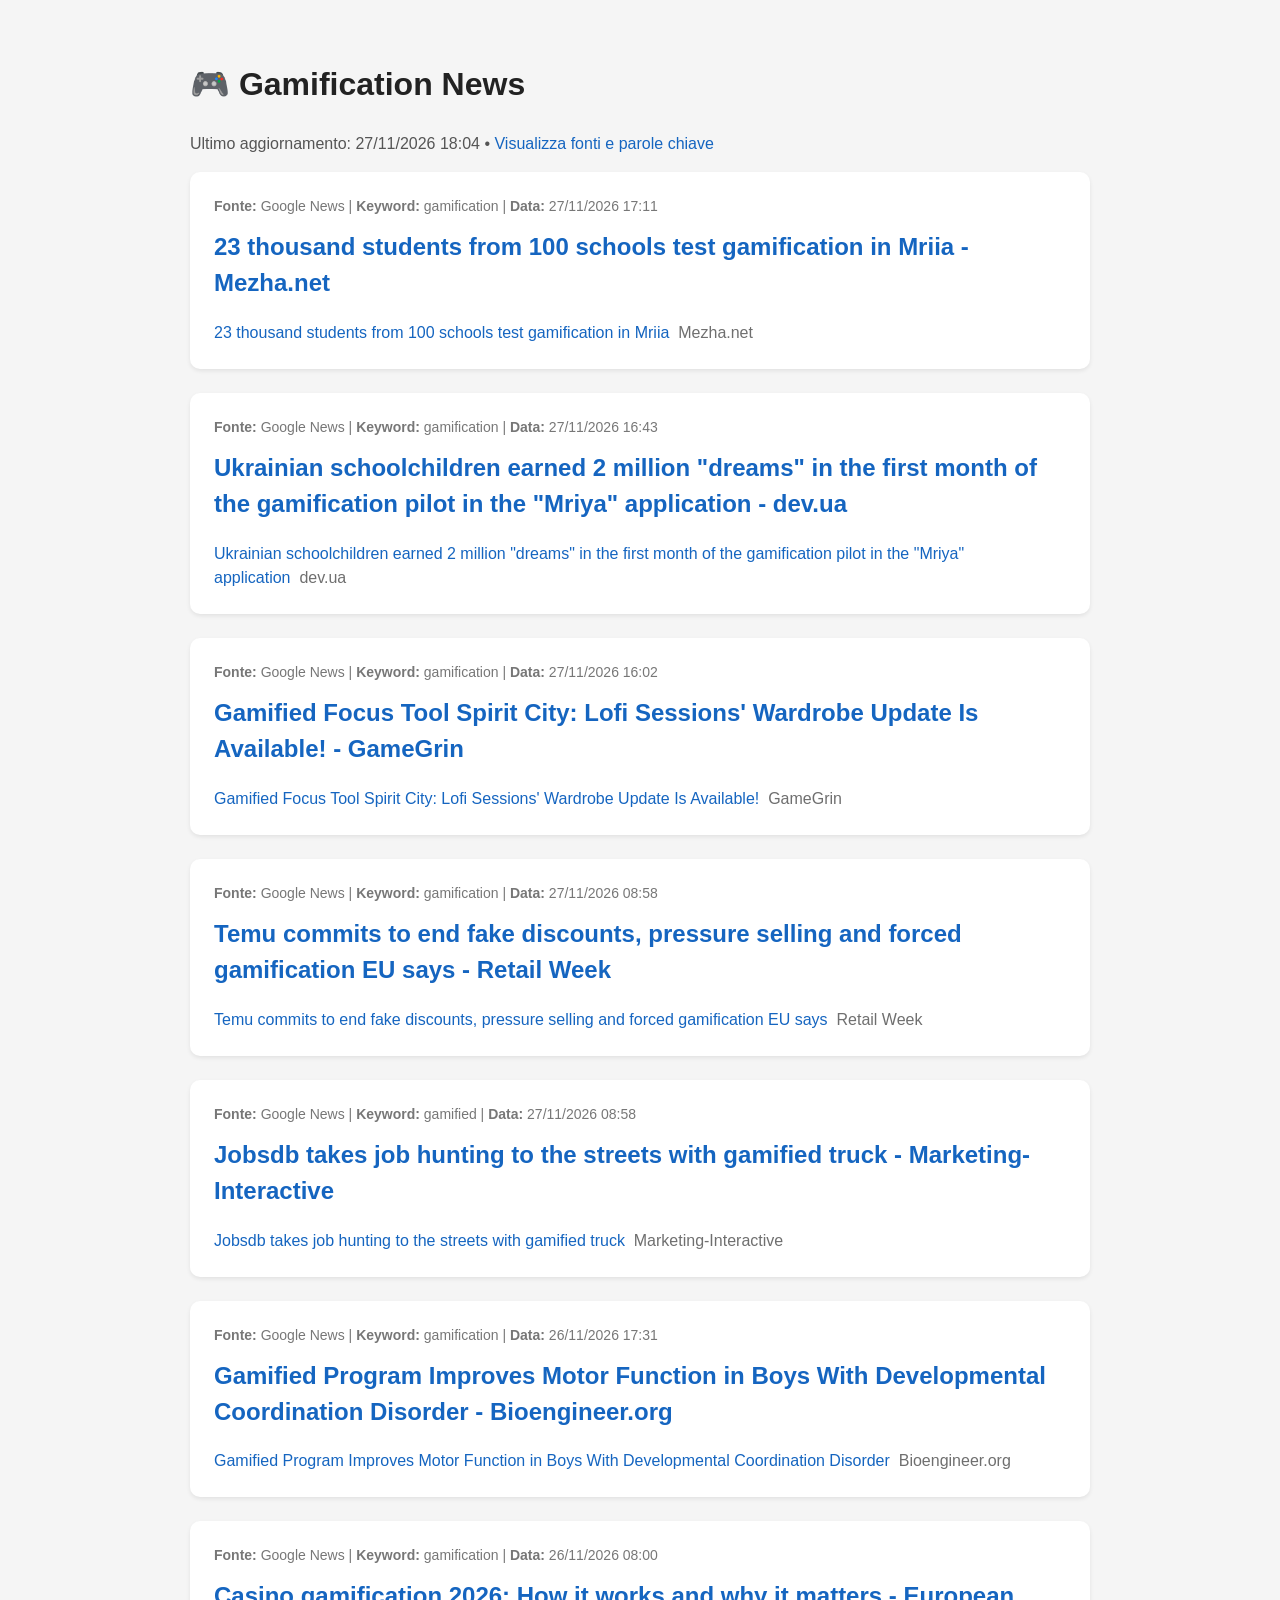
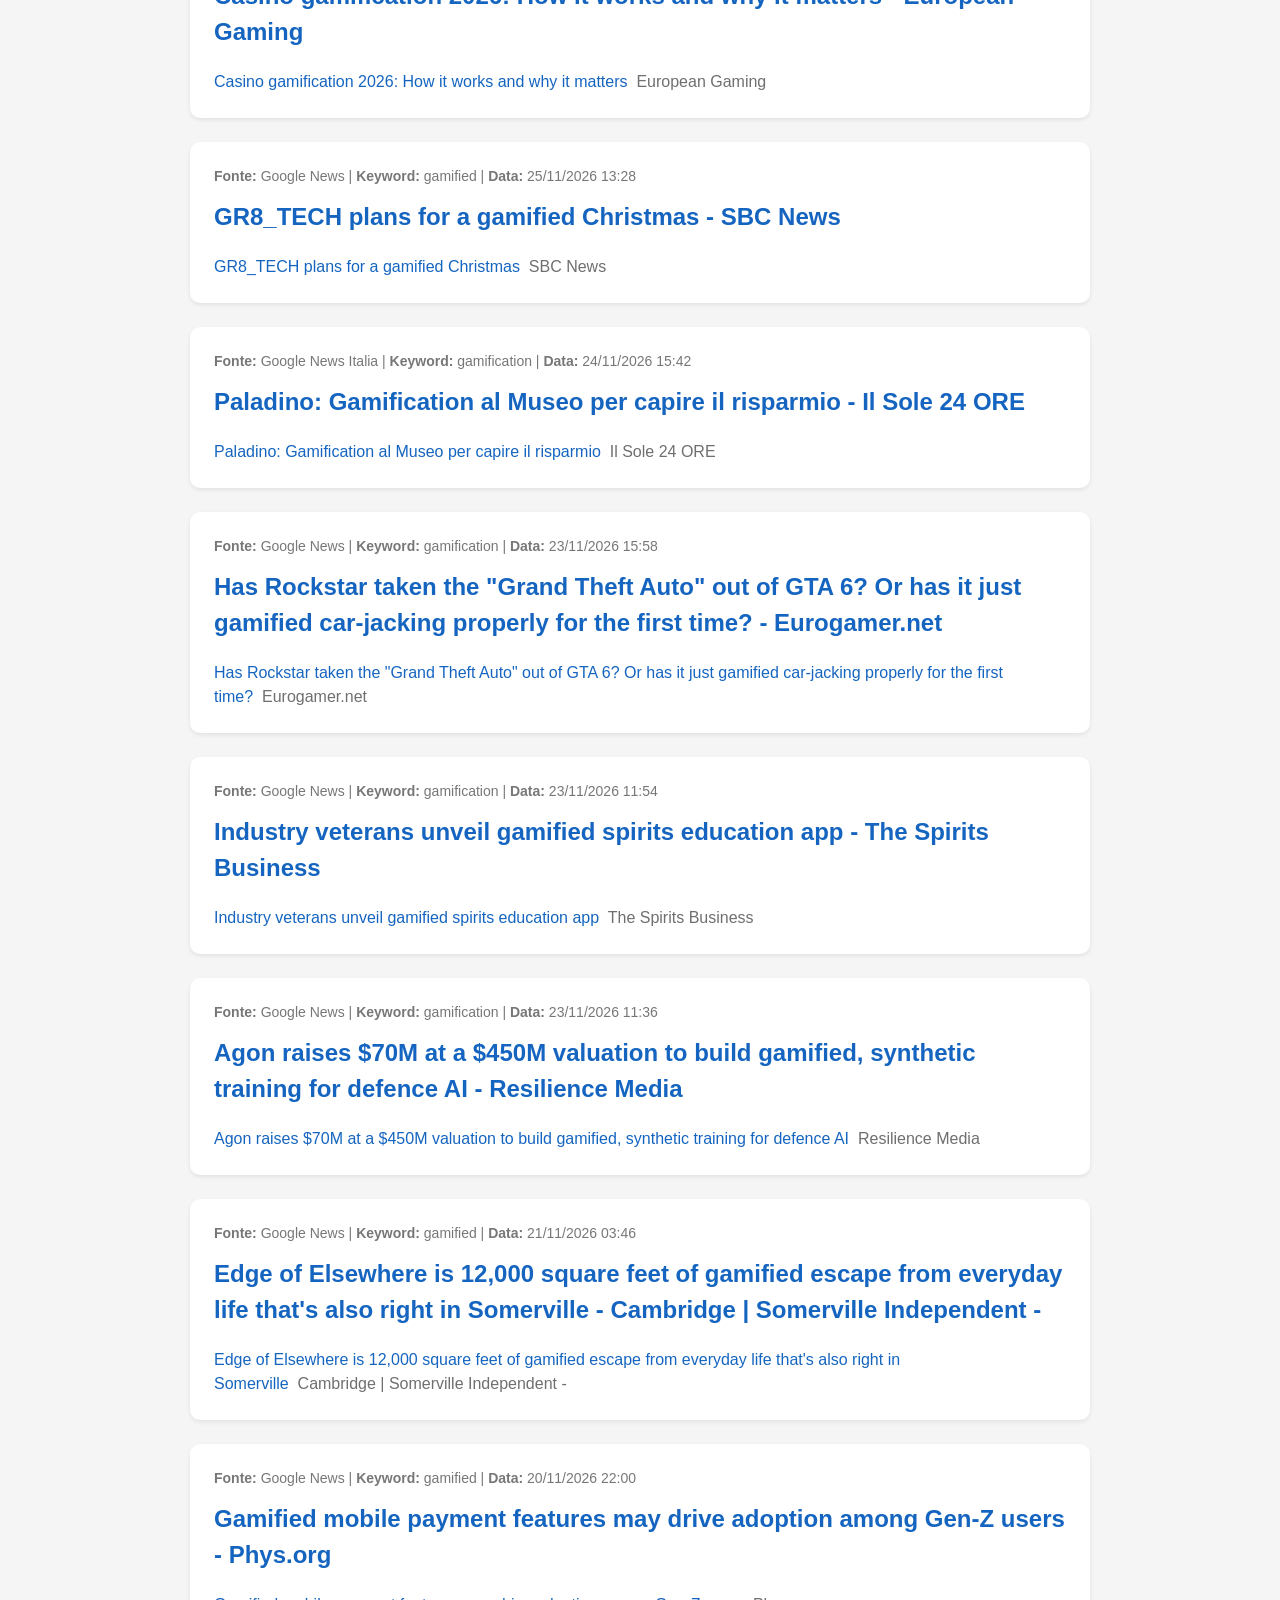
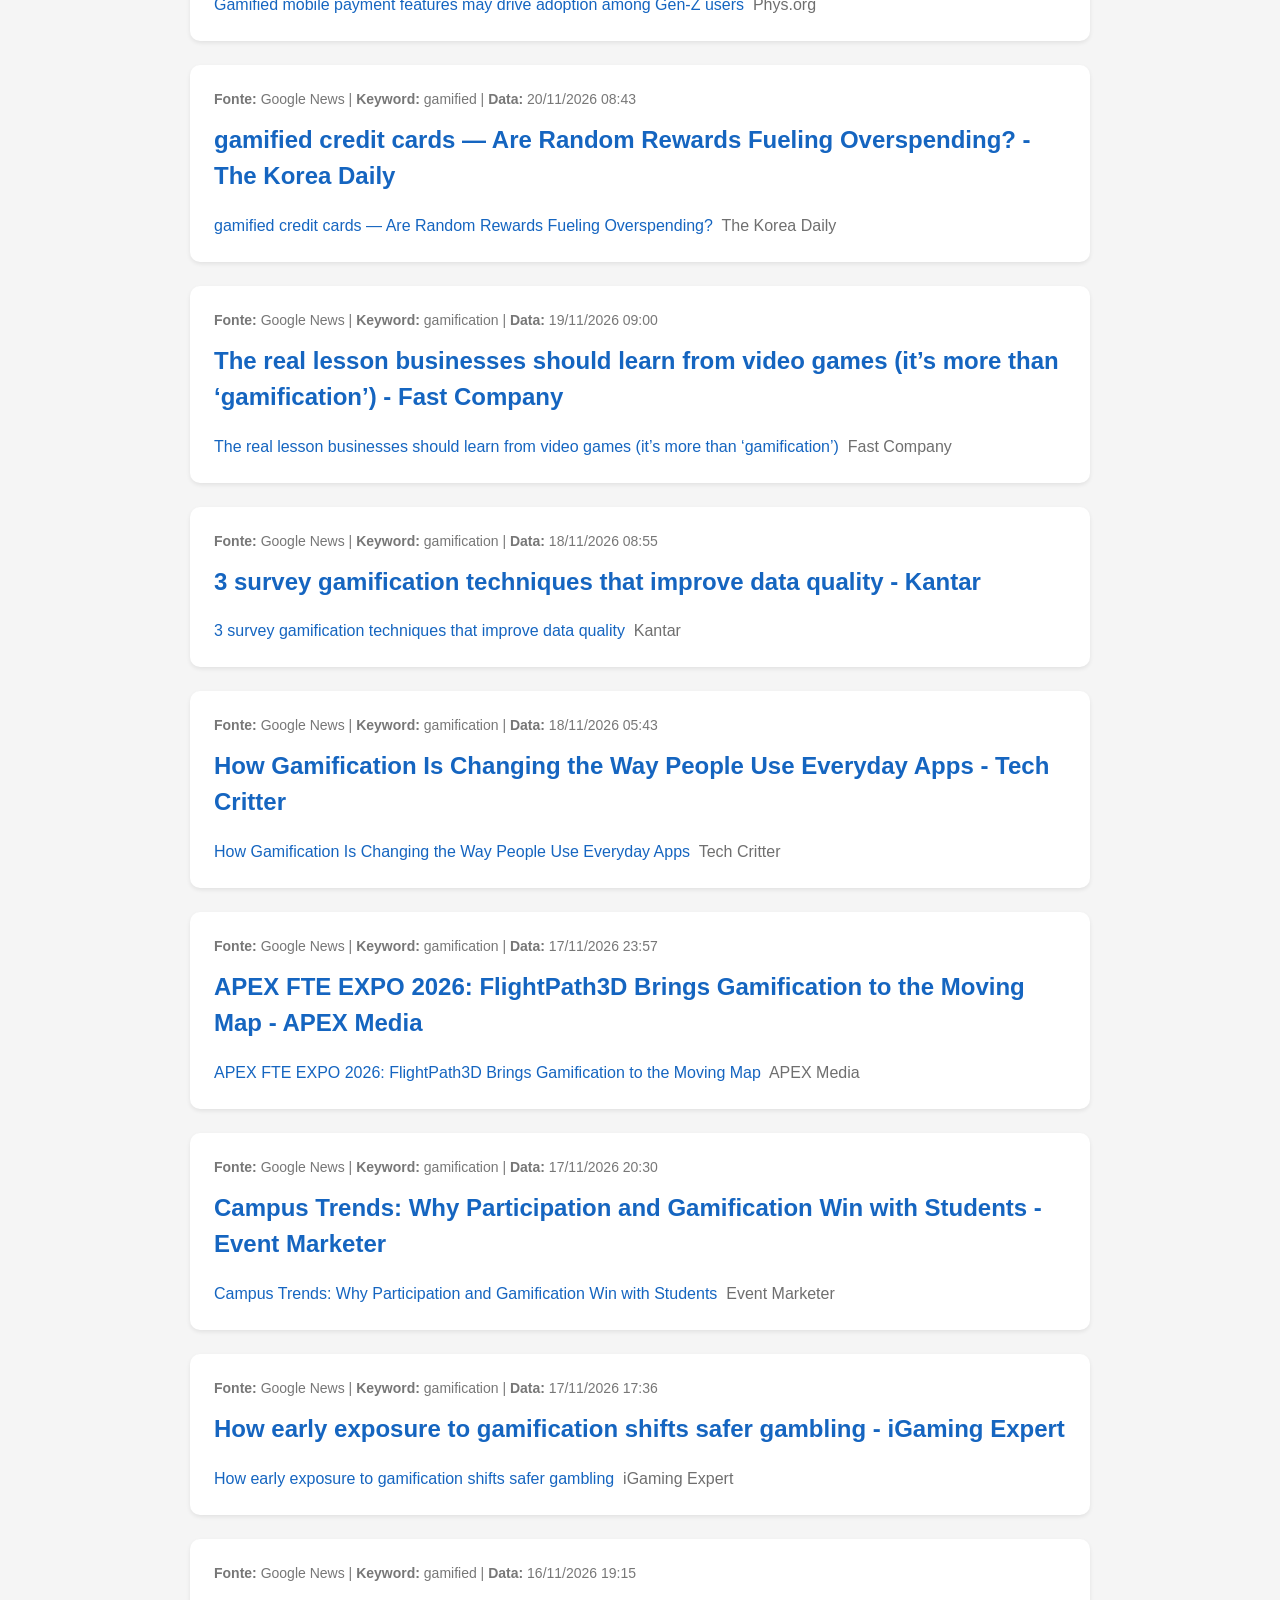
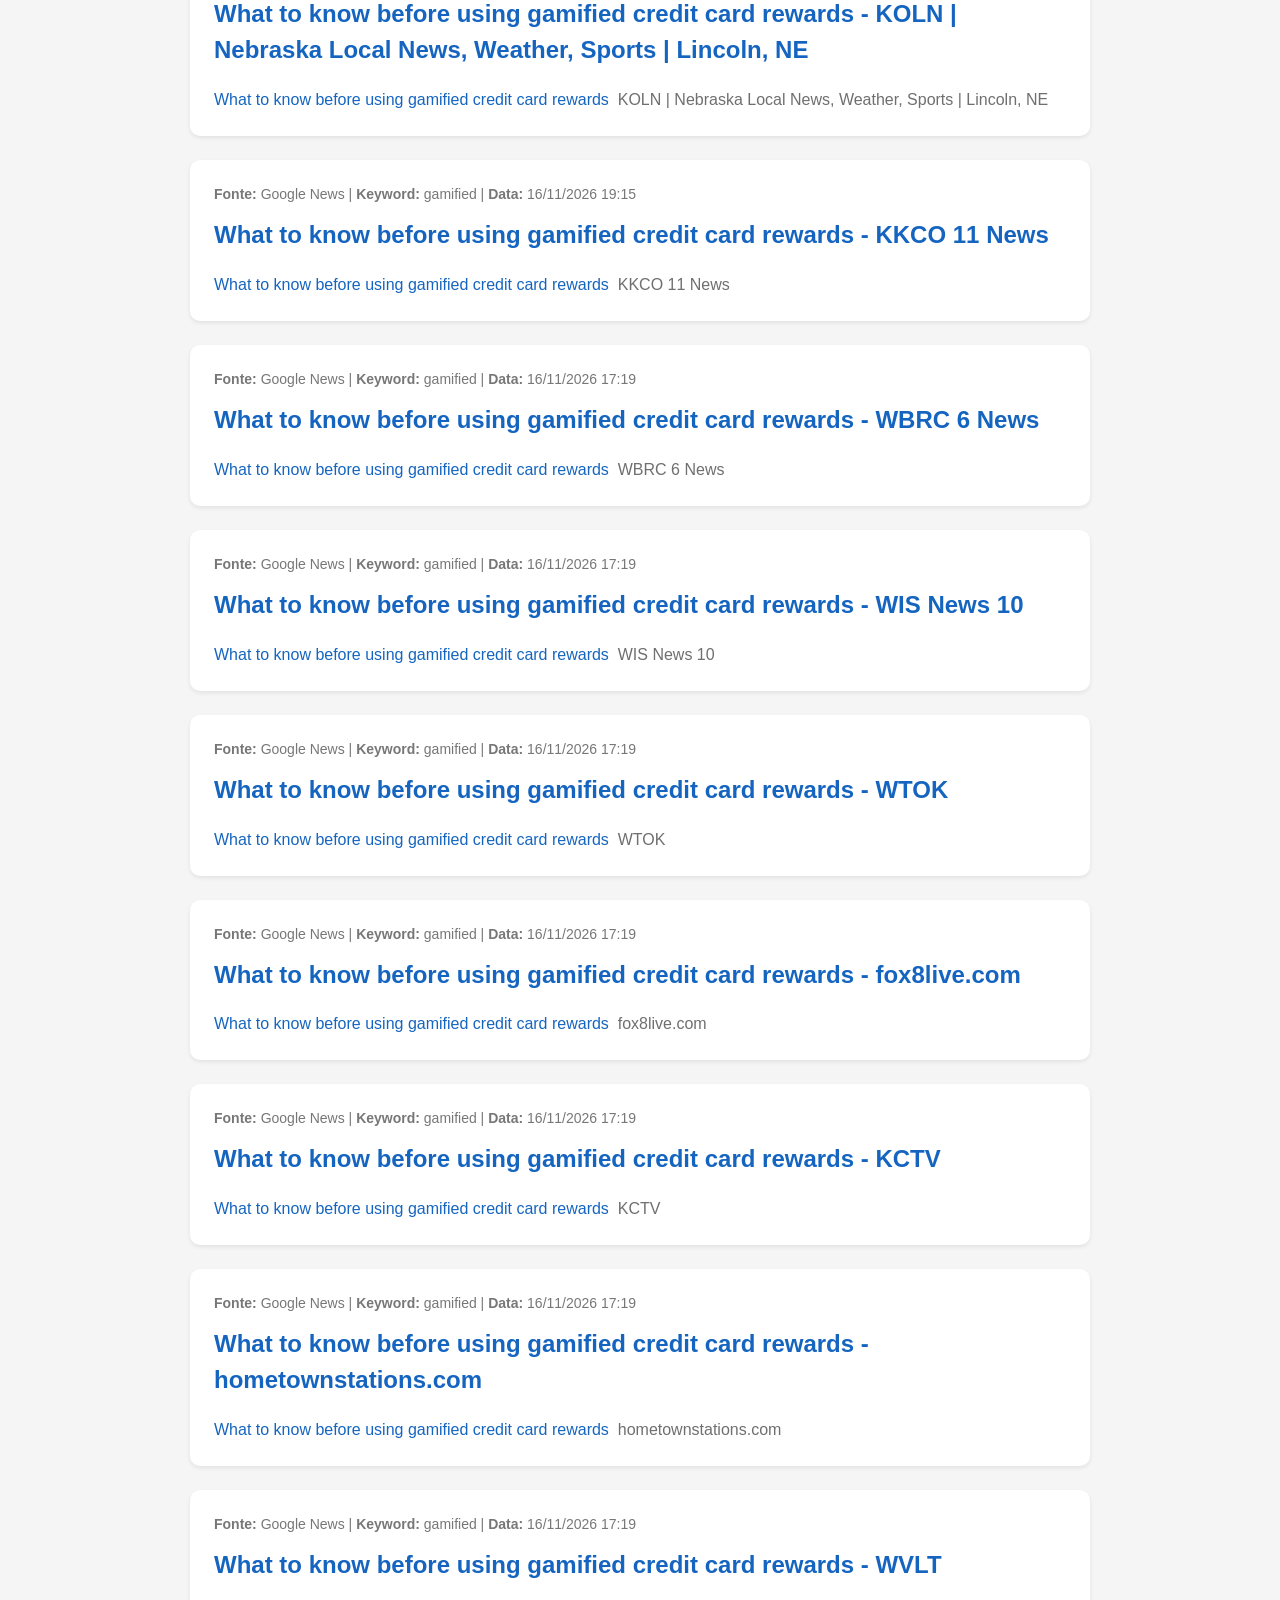
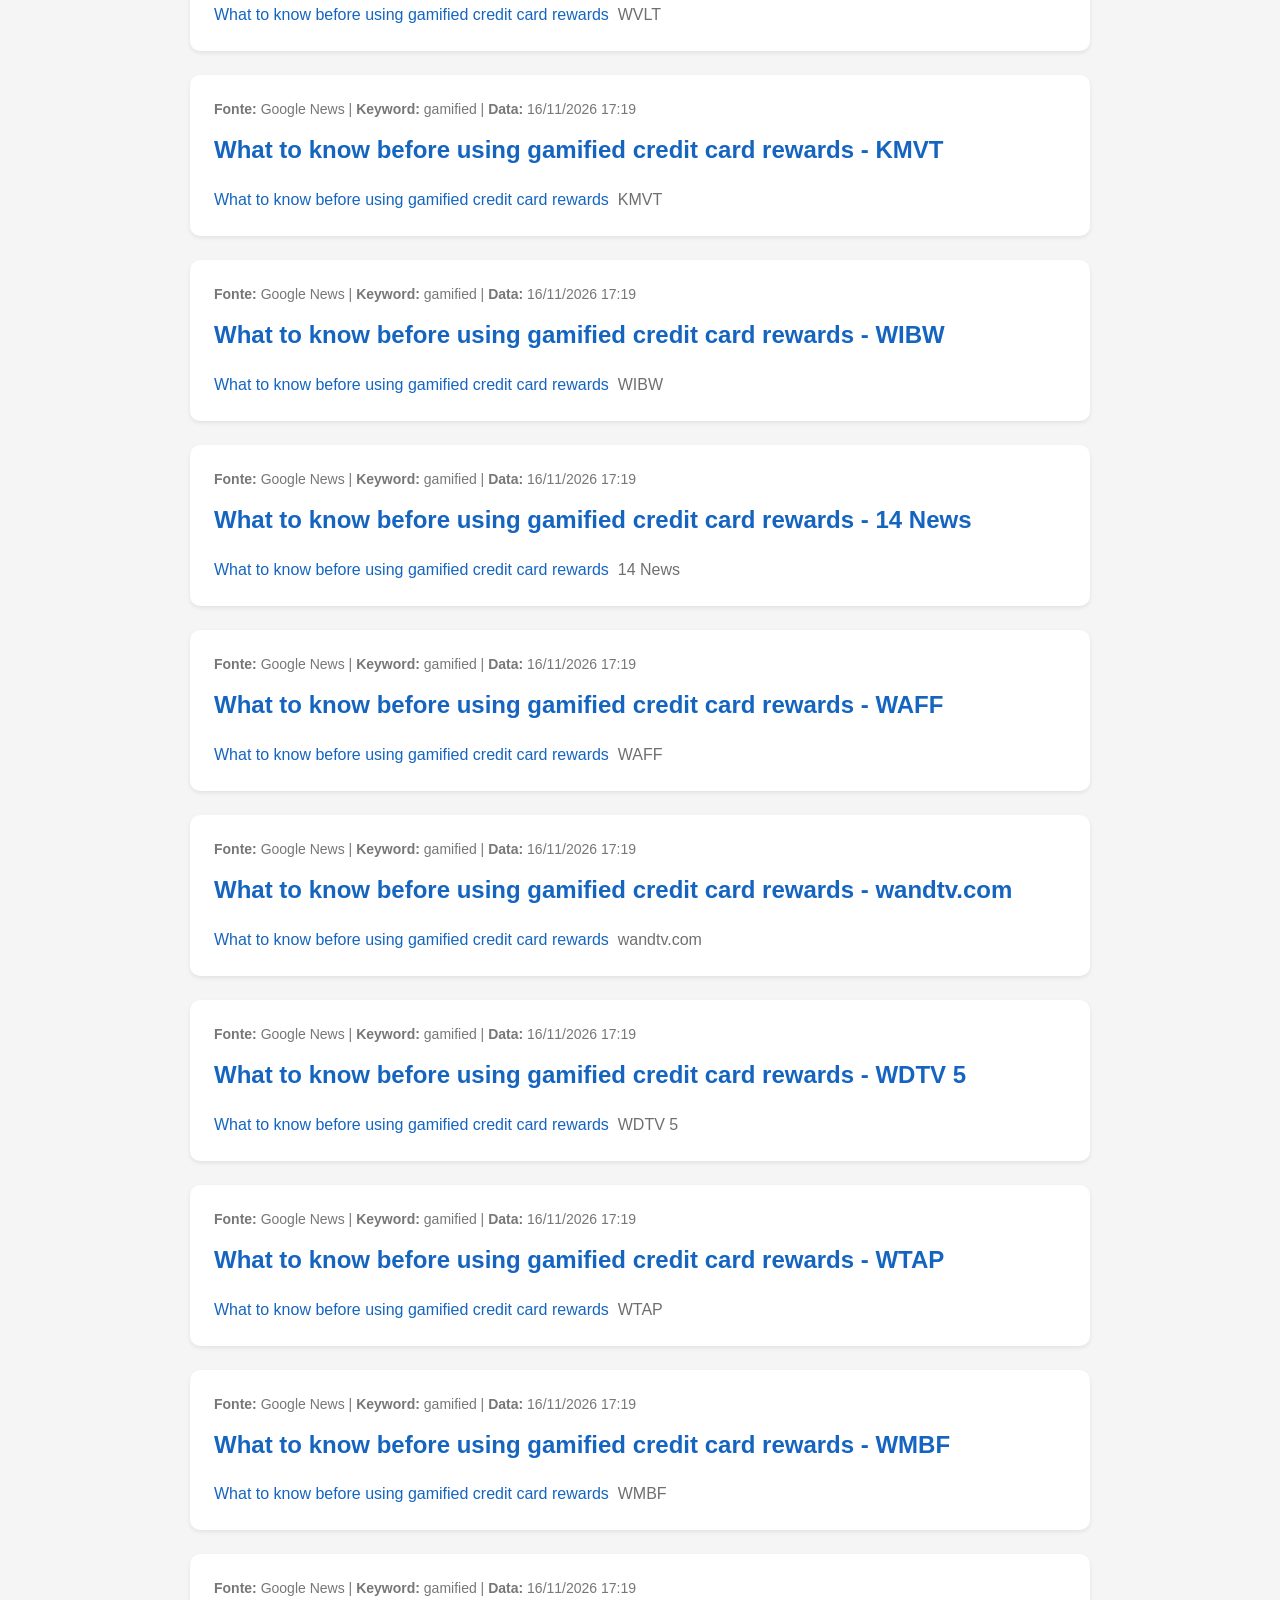
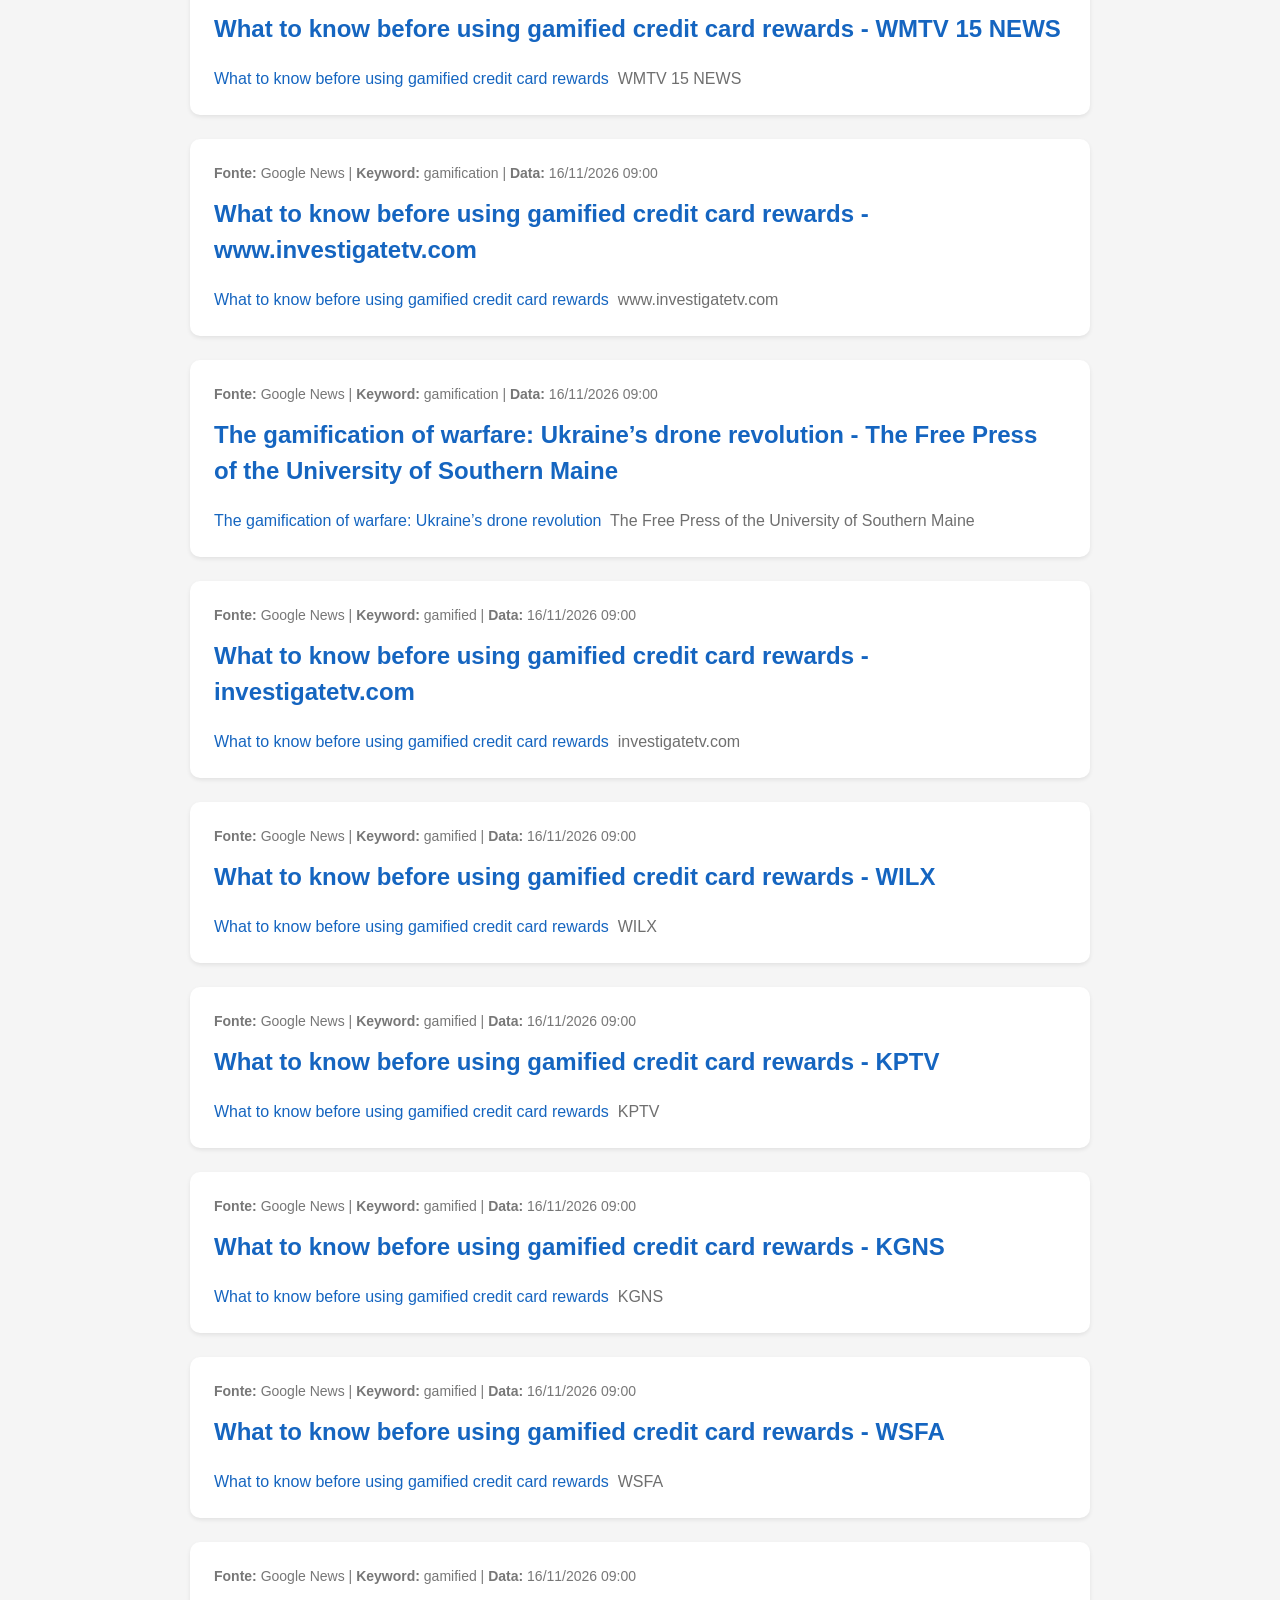
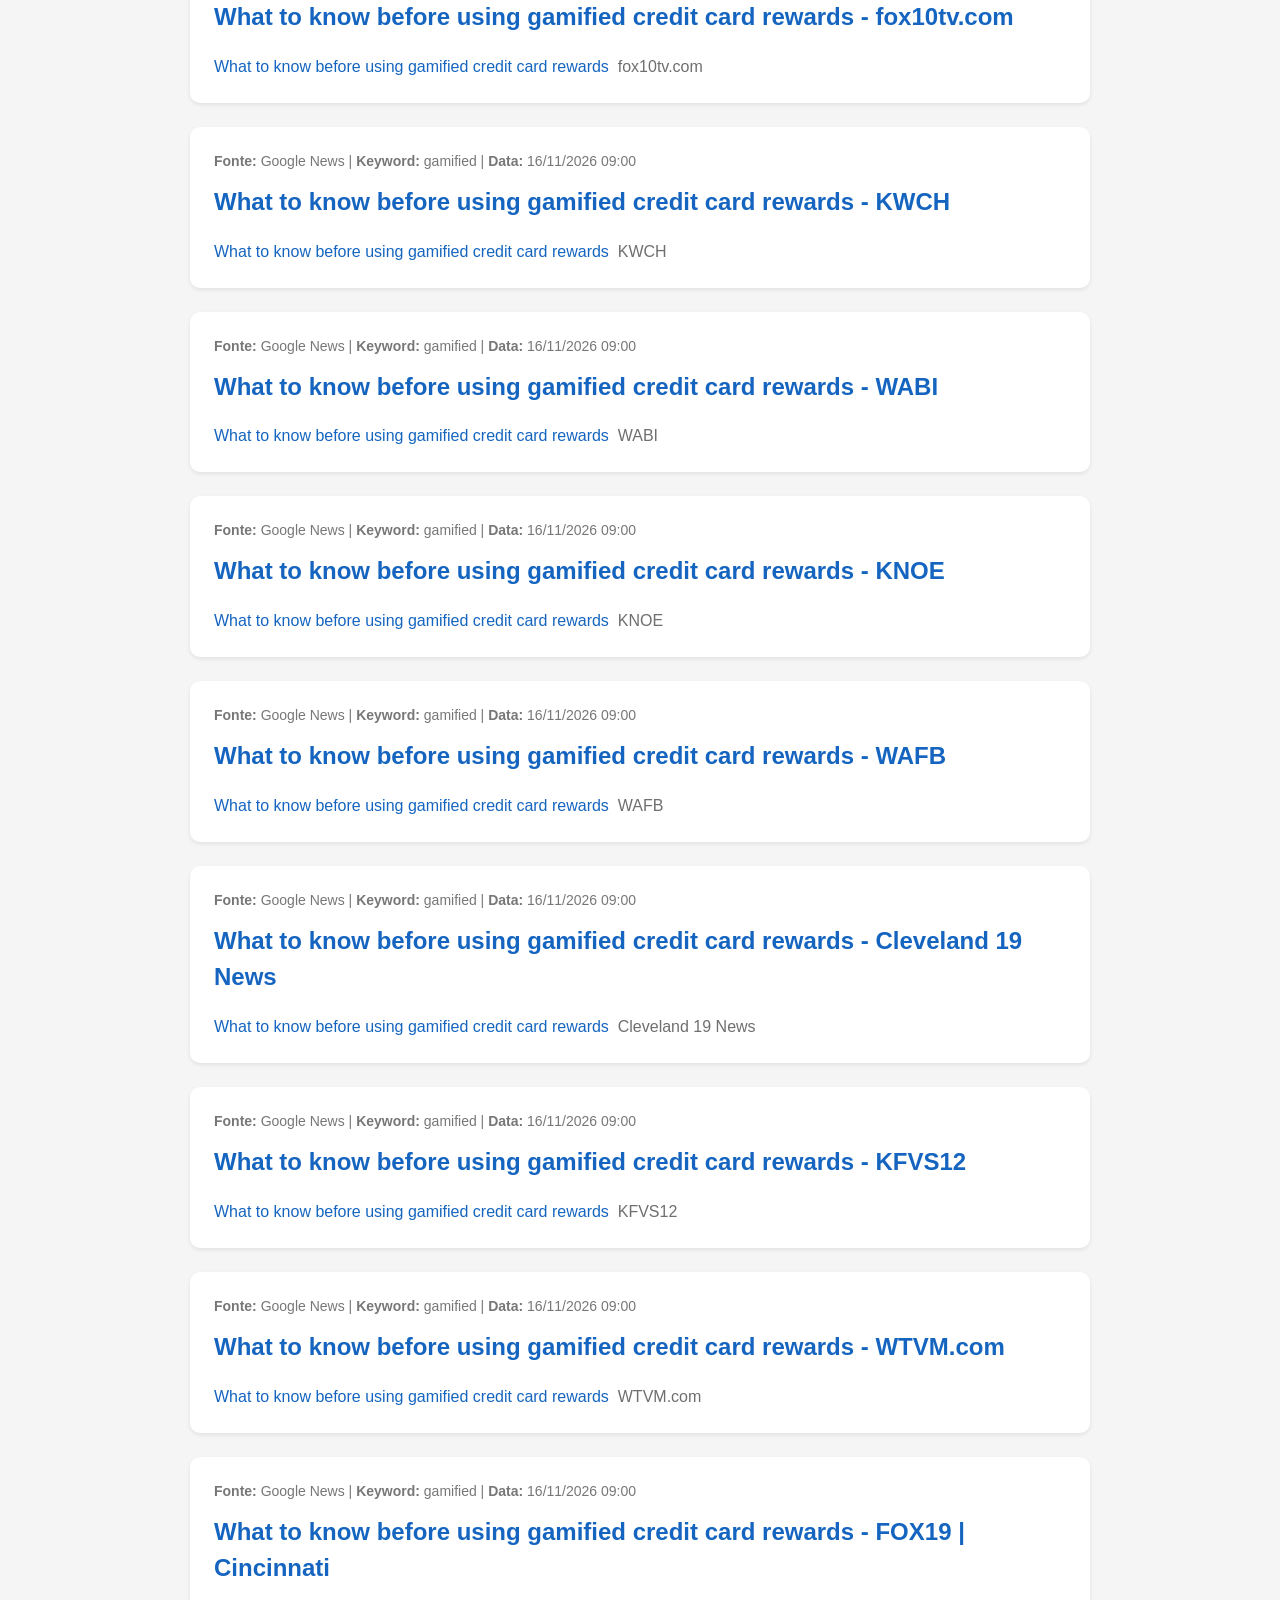
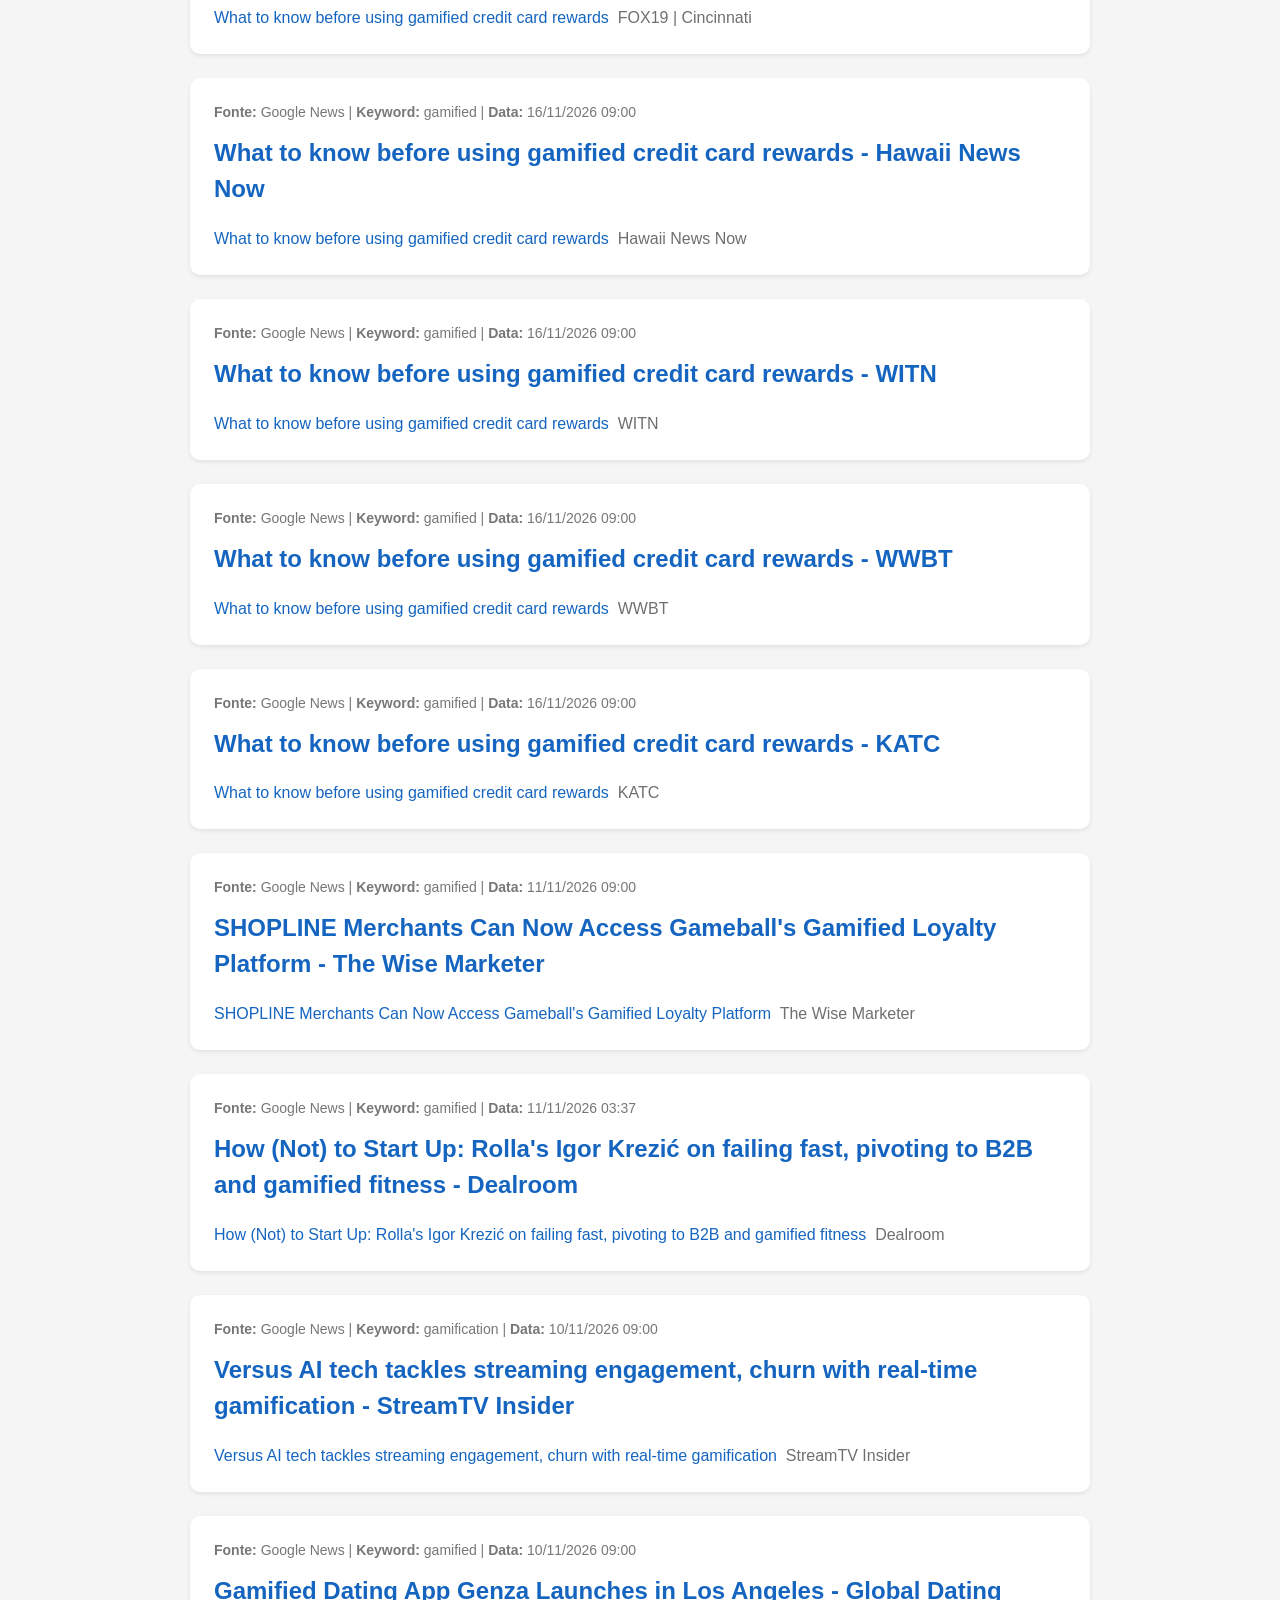
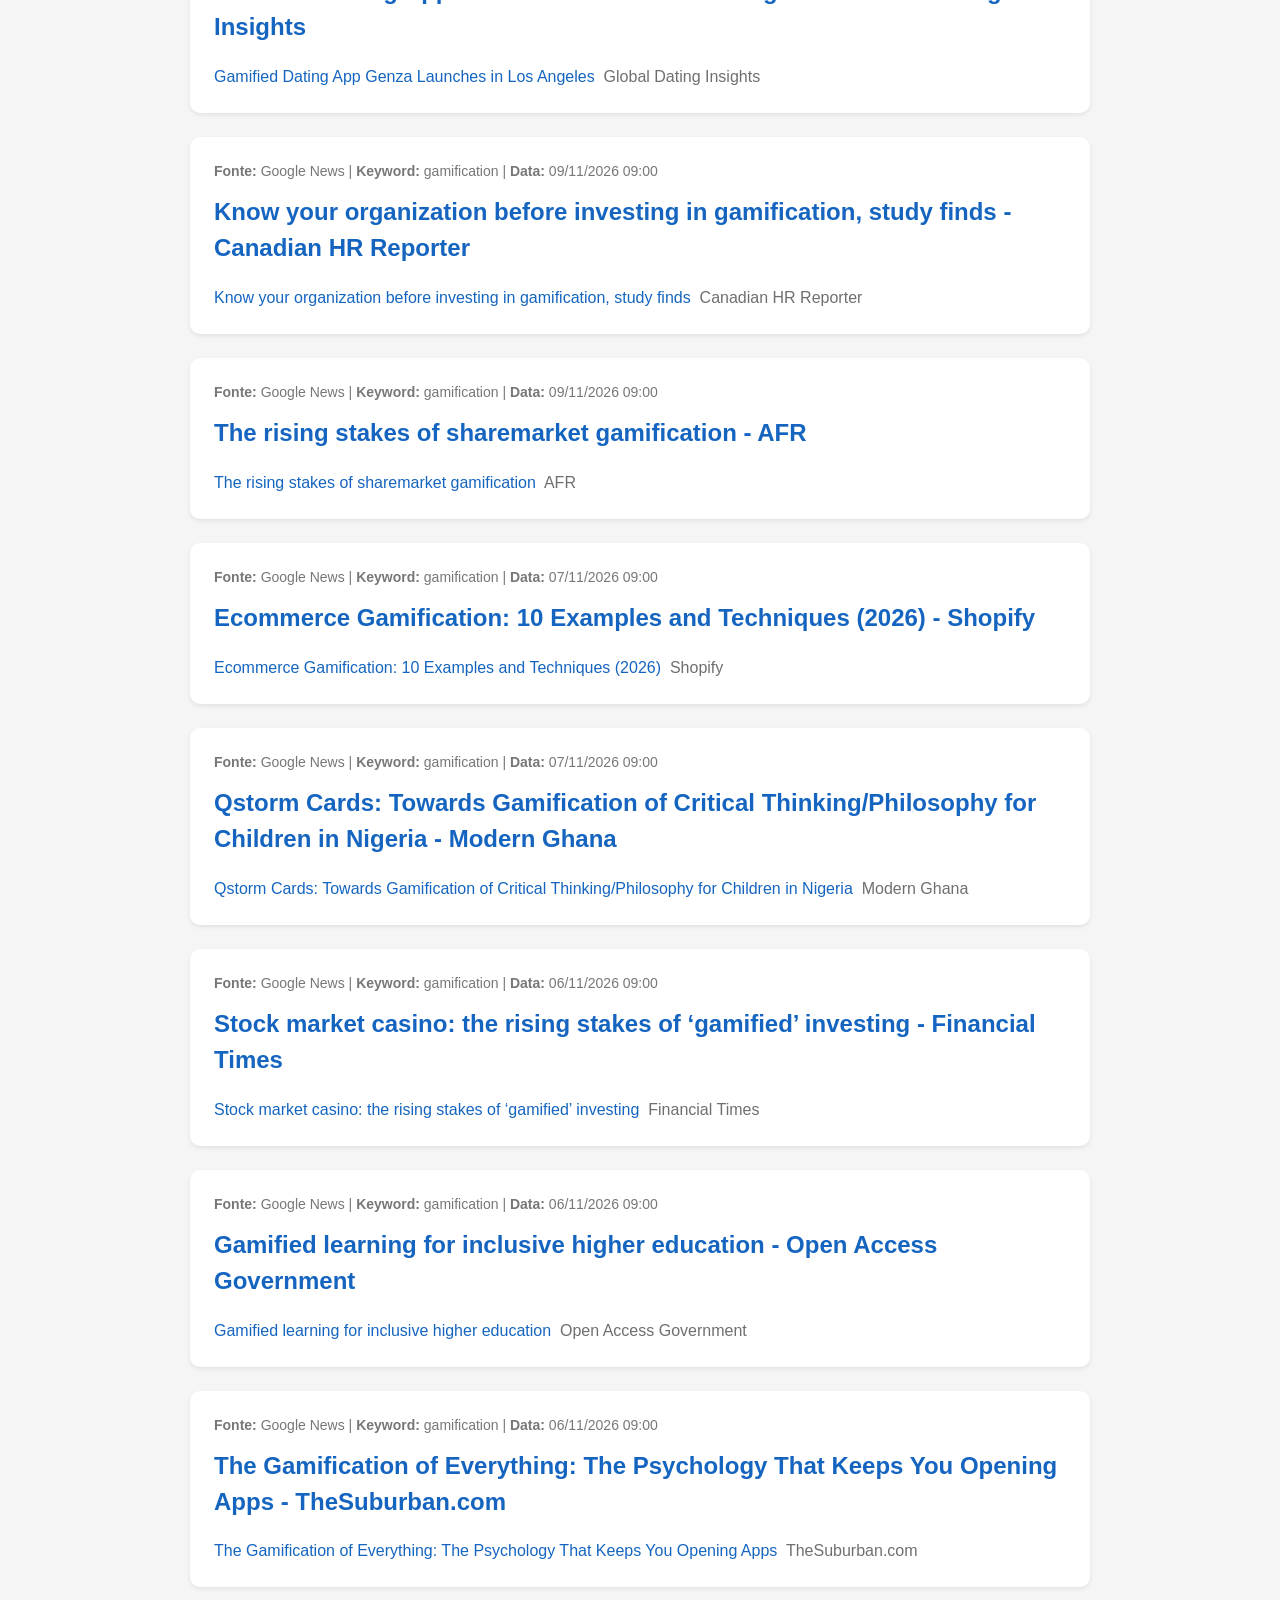
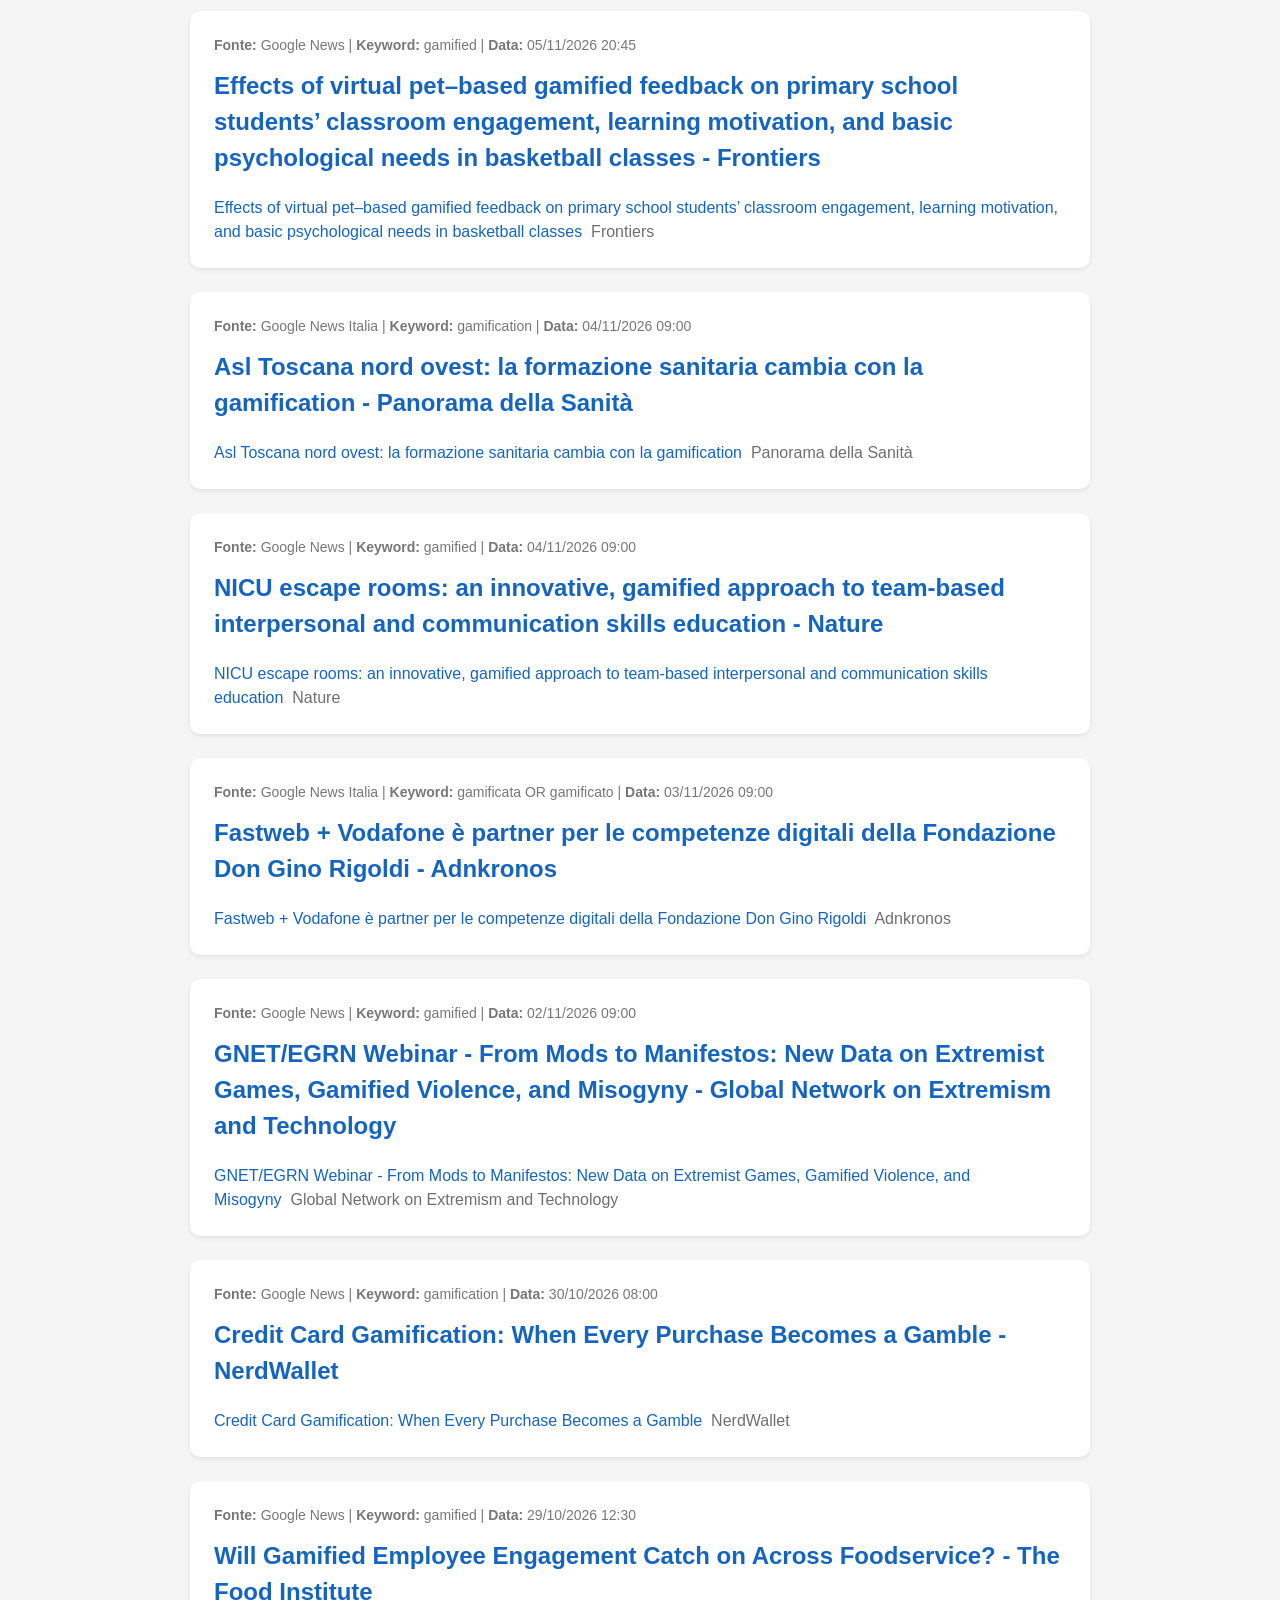
==== commit 514562e7: "Auto update RSS" ====
--- a/docs/index.html
+++ b/docs/index.html
@@ -13,7 +13,7 @@
 
     <h1>🎮 Gamification News</h1>
     <p>
-        Ultimo aggiornamento: 26/11/2026 18:26
+        Ultimo aggiornamento: 27/11/2026 18:04
         <span>•</span> 
         <a href="sources.html">Visualizza fonti e parole chiave</a>
     </p>
@@ -25,6 +25,116 @@
         <div class="meta">
             <strong>Fonte:</strong> Google News |
             <strong>Keyword:</strong> gamification |
+            <strong>Data:</strong> 27/11/2026 17:11
+        </div>
+
+        <h2>
+            <a href="https://news.google.com/rss/articles/CBMihgFBVV95cUxOc3pCeDJxMS03Q1NneTN3NVlKTUFSX0IzSUNsbUlaNFVWb0NMWlVZN1FsTF9uNnhYOTRmNUZraG4weGh3eUZpdE11WFVNWHc4djRGalpUaURPMVVaci1KVWw1X1dPUHNEUUVacWJIS1RmYjZmUXpCR245bk5jNnRZU2tad0RlZw?oc=5" target="_blank">
+                23 thousand students from 100 schools test gamification in Mriia - Mezha.net
+            </a>
+        </h2>
+
+        <div class="summary">
+            <a href="https://news.google.com/rss/articles/CBMihgFBVV95cUxOc3pCeDJxMS03Q1NneTN3NVlKTUFSX0IzSUNsbUlaNFVWb0NMWlVZN1FsTF9uNnhYOTRmNUZraG4weGh3eUZpdE11WFVNWHc4djRGalpUaURPMVVaci1KVWw1X1dPUHNEUUVacWJIS1RmYjZmUXpCR245bk5jNnRZU2tad0RlZw?oc=5" target="_blank">23 thousand students from 100 schools test gamification in Mriia</a>&nbsp;&nbsp;<font color="#6f6f6f">Mezha.net</font>
+        </div>
+
+    </div>
+
+    
+
+    <div class="article">
+
+        <div class="meta">
+            <strong>Fonte:</strong> Google News |
+            <strong>Keyword:</strong> gamification |
+            <strong>Data:</strong> 27/11/2026 16:43
+        </div>
+
+        <h2>
+            <a href="https://news.google.com/rss/articles/CBMiigFBVV95cUxNRU01NlY5UVRKTkdJT3cwMzctYlljOWpPaC1EbjZEOU9aNkZwb1RPcmdSbGxYSTUybHh4MDdHOW96T1FKcjJkdmlJdU1BQWlGNzBxWjFsN2Roa29ibHJtNWRqSk5VR2VZU0luMGg4Y3ltaEpRWWV6cHo4YWZOdU8yMzl2dk1ob1c0Rnc?oc=5" target="_blank">
+                Ukrainian schoolchildren earned 2 million &#34;dreams&#34; in the first month of the gamification pilot in the &#34;Mriya&#34; application - dev.ua
+            </a>
+        </h2>
+
+        <div class="summary">
+            <a href="https://news.google.com/rss/articles/CBMiigFBVV95cUxNRU01NlY5UVRKTkdJT3cwMzctYlljOWpPaC1EbjZEOU9aNkZwb1RPcmdSbGxYSTUybHh4MDdHOW96T1FKcjJkdmlJdU1BQWlGNzBxWjFsN2Roa29ibHJtNWRqSk5VR2VZU0luMGg4Y3ltaEpRWWV6cHo4YWZOdU8yMzl2dk1ob1c0Rnc?oc=5" target="_blank">Ukrainian schoolchildren earned 2 million "dreams" in the first month of the gamification pilot in the "Mriya" application</a>&nbsp;&nbsp;<font color="#6f6f6f">dev.ua</font>
+        </div>
+
+    </div>
+
+    
+
+    <div class="article">
+
+        <div class="meta">
+            <strong>Fonte:</strong> Google News |
+            <strong>Keyword:</strong> gamification |
+            <strong>Data:</strong> 27/11/2026 16:02
+        </div>
+
+        <h2>
+            <a href="https://news.google.com/rss/articles/[base64]?oc=5" target="_blank">
+                Gamified Focus Tool Spirit City: Lofi Sessions&#39; Wardrobe Update Is Available! - GameGrin
+            </a>
+        </h2>
+
+        <div class="summary">
+            <a href="https://news.google.com/rss/articles/[base64]?oc=5" target="_blank">Gamified Focus Tool Spirit City: Lofi Sessions' Wardrobe Update Is Available!</a>&nbsp;&nbsp;<font color="#6f6f6f">GameGrin</font>
+        </div>
+
+    </div>
+
+    
+
+    <div class="article">
+
+        <div class="meta">
+            <strong>Fonte:</strong> Google News |
+            <strong>Keyword:</strong> gamification |
+            <strong>Data:</strong> 27/11/2026 08:58
+        </div>
+
+        <h2>
+            <a href="https://news.google.com/rss/articles/[base64]?oc=5" target="_blank">
+                Temu commits to end fake discounts, pressure selling and forced gamification EU says - Retail Week
+            </a>
+        </h2>
+
+        <div class="summary">
+            <a href="https://news.google.com/rss/articles/[base64]?oc=5" target="_blank">Temu commits to end fake discounts, pressure selling and forced gamification EU says</a>&nbsp;&nbsp;<font color="#6f6f6f">Retail Week</font>
+        </div>
+
+    </div>
+
+    
+
+    <div class="article">
+
+        <div class="meta">
+            <strong>Fonte:</strong> Google News |
+            <strong>Keyword:</strong> gamified |
+            <strong>Data:</strong> 27/11/2026 08:58
+        </div>
+
+        <h2>
+            <a href="https://news.google.com/rss/articles/[base64]?oc=5" target="_blank">
+                Jobsdb takes job hunting to the streets with gamified truck - Marketing-Interactive
+            </a>
+        </h2>
+
+        <div class="summary">
+            <a href="https://news.google.com/rss/articles/[base64]?oc=5" target="_blank">Jobsdb takes job hunting to the streets with gamified truck</a>&nbsp;&nbsp;<font color="#6f6f6f">Marketing-Interactive</font>
+        </div>
+
+    </div>
+
+    
+
+    <div class="article">
+
+        <div class="meta">
+            <strong>Fonte:</strong> Google News |
+            <strong>Keyword:</strong> gamification |
             <strong>Data:</strong> 26/11/2026 17:31
         </div>
 
@@ -68,28 +178,6 @@
 
         <div class="meta">
             <strong>Fonte:</strong> Google News |
-            <strong>Keyword:</strong> gamification |
-            <strong>Data:</strong> 25/11/2026 13:33
-        </div>
-
-        <h2>
-            <a href="https://news.google.com/rss/articles/CBMiW0FVX3lxTFBqSnMzTFB2aTY3UFRqV0VwVXVtMkZSZmtXLUtjMkNYc2luc2FhbzFncHBydEJ4TTVXajV3LXZobmREUEdnVVRXOW1nYlJVOS1pbGpJOUNJc1dmSlU?oc=5" target="_blank">
-                Get ready for the Holidays—and more—with GR8_TECH’s Advent calendar - Focus Gaming News
-            </a>
-        </h2>
-
-        <div class="summary">
-            <a href="https://news.google.com/rss/articles/CBMiW0FVX3lxTFBqSnMzTFB2aTY3UFRqV0VwVXVtMkZSZmtXLUtjMkNYc2luc2FhbzFncHBydEJ4TTVXajV3LXZobmREUEdnVVRXOW1nYlJVOS1pbGpJOUNJc1dmSlU?oc=5" target="_blank">Get ready for the Holidays—and more—with GR8_TECH’s Advent calendar</a>&nbsp;&nbsp;<font color="#6f6f6f">Focus Gaming News</font>
-        </div>
-
-    </div>
-
-    
-
-    <div class="article">
-
-        <div class="meta">
-            <strong>Fonte:</strong> Google News |
             <strong>Keyword:</strong> gamified |
             <strong>Data:</strong> 25/11/2026 13:28
         </div>
@@ -134,28 +222,6 @@
 
         <div class="meta">
             <strong>Fonte:</strong> Google News |
-            <strong>Keyword:</strong> gamified |
-            <strong>Data:</strong> 24/11/2026 14:04
-        </div>
-
-        <h2>
-            <a href="https://news.google.com/rss/articles/[base64]?oc=5" target="_blank">
-                When did everything become a ‘side quest’? - Dazed
-            </a>
-        </h2>
-
-        <div class="summary">
-            <a href="https://news.google.com/rss/articles/[base64]?oc=5" target="_blank">When did everything become a ‘side quest’?</a>&nbsp;&nbsp;<font color="#6f6f6f">Dazed</font>
-        </div>
-
-    </div>
-
-    
-
-    <div class="article">
-
-        <div class="meta">
-            <strong>Fonte:</strong> Google News |
             <strong>Keyword:</strong> gamification |
             <strong>Data:</strong> 23/11/2026 15:58
         </div>
@@ -178,7 +244,7 @@
 
         <div class="meta">
             <strong>Fonte:</strong> Google News |
-            <strong>Keyword:</strong> gamified |
+            <strong>Keyword:</strong> gamification |
             <strong>Data:</strong> 23/11/2026 11:54
         </div>
 
@@ -289,7 +355,7 @@
         <div class="meta">
             <strong>Fonte:</strong> Google News |
             <strong>Keyword:</strong> gamification |
-            <strong>Data:</strong> 19/11/2026 16:01
+            <strong>Data:</strong> 19/11/2026 09:00
         </div>
 
         <h2>
@@ -310,18 +376,18 @@
 
         <div class="meta">
             <strong>Fonte:</strong> Google News |
-            <strong>Keyword:</strong> gamified |
-            <strong>Data:</strong> 18/11/2026 22:46
-        </div>
-
-        <h2>
-            <a href="https://news.google.com/rss/articles/[base64]?oc=5" target="_blank">
-                Gamified Exercises May Reduce Pain in Knee Osteoarthritis Patients - Bioengineer.org
-            </a>
-        </h2>
-
-        <div class="summary">
-            <a href="https://news.google.com/rss/articles/[base64]?oc=5" target="_blank">Gamified Exercises May Reduce Pain in Knee Osteoarthritis Patients</a>&nbsp;&nbsp;<font color="#6f6f6f">Bioengineer.org</font>
+            <strong>Keyword:</strong> gamification |
+            <strong>Data:</strong> 18/11/2026 08:55
+        </div>
+
+        <h2>
+            <a href="https://news.google.com/rss/articles/[base64]?oc=5" target="_blank">
+                3 survey gamification techniques that improve data quality - Kantar
+            </a>
+        </h2>
+
+        <div class="summary">
+            <a href="https://news.google.com/rss/articles/[base64]?oc=5" target="_blank">3 survey gamification techniques that improve data quality</a>&nbsp;&nbsp;<font color="#6f6f6f">Kantar</font>
         </div>
 
     </div>
@@ -425,13 +491,13 @@
         </div>
 
         <h2>
-            <a href="https://news.google.com/rss/articles/CBMijAFBVV95cUxPY1dZV0F2eTJLdWlpV05EVzVaRkJxUXpJV1RrTzQ5Q1dadHd1cnQyN1dQeFJzLUo3cldPTVR3Z1I5R0x1Q1Y0M244aV9iRE01Q1ppZlcxdTlhbFZ0VzQ1M29JTm5EM0VRNEU2MTJVNk9QN0x6VGZBREVpUlBoS2x3b3FtZkZGc1dpekQ2Nw?oc=5" target="_blank">
-                What to know before using gamified credit card rewards - KWTX
-            </a>
-        </h2>
-
-        <div class="summary">
-            <a href="https://news.google.com/rss/articles/CBMijAFBVV95cUxPY1dZV0F2eTJLdWlpV05EVzVaRkJxUXpJV1RrTzQ5Q1dadHd1cnQyN1dQeFJzLUo3cldPTVR3Z1I5R0x1Q1Y0M244aV9iRE01Q1ppZlcxdTlhbFZ0VzQ1M29JTm5EM0VRNEU2MTJVNk9QN0x6VGZBREVpUlBoS2x3b3FtZkZGc1dpekQ2Nw?oc=5" target="_blank">What to know before using gamified credit card rewards</a>&nbsp;&nbsp;<font color="#6f6f6f">KWTX</font>
+            <a href="https://news.google.com/rss/articles/CBMikAFBVV95cUxQMlZvUjhsb1Z1WTI1enI1NWMtYlc2MDlxSkc2S2JjQnc5c0ZpWFlUU1FhZjhpTE1hWjZYTm9LeXgtRFVHWW5zbmFZSk8xdEp4cGNhb0J4RmZSVDlUQk5XZDQ0TVVMQ0xZdWd2UGZhdHROX1FRRnJJcjkyNmtvelc1ZWNLUWFQWklneHhGSnAxNno?oc=5" target="_blank">
+                What to know before using gamified credit card rewards - KOLN | Nebraska Local News, Weather, Sports | Lincoln, NE
+            </a>
+        </h2>
+
+        <div class="summary">
+            <a href="https://news.google.com/rss/articles/CBMikAFBVV95cUxQMlZvUjhsb1Z1WTI1enI1NWMtYlc2MDlxSkc2S2JjQnc5c0ZpWFlUU1FhZjhpTE1hWjZYTm9LeXgtRFVHWW5zbmFZSk8xdEp4cGNhb0J4RmZSVDlUQk5XZDQ0TVVMQ0xZdWd2UGZhdHROX1FRRnJJcjkyNmtvelc1ZWNLUWFQWklneHhGSnAxNno?oc=5" target="_blank">What to know before using gamified credit card rewards</a>&nbsp;&nbsp;<font color="#6f6f6f">KOLN | Nebraska Local News, Weather, Sports | Lincoln, NE</font>
         </div>
 
     </div>
@@ -469,28 +535,6 @@
         </div>
 
         <h2>
-            <a href="https://news.google.com/rss/articles/[base64]?oc=5" target="_blank">
-                What to know before using gamified credit card rewards - KXII
-            </a>
-        </h2>
-
-        <div class="summary">
-            <a href="https://news.google.com/rss/articles/[base64]?oc=5" target="_blank">What to know before using gamified credit card rewards</a>&nbsp;&nbsp;<font color="#6f6f6f">KXII</font>
-        </div>
-
-    </div>
-
-    
-
-    <div class="article">
-
-        <div class="meta">
-            <strong>Fonte:</strong> Google News |
-            <strong>Keyword:</strong> gamified |
-            <strong>Data:</strong> 16/11/2026 17:19
-        </div>
-
-        <h2>
             <a href="https://news.google.com/rss/articles/[base64]?oc=5" target="_blank">
                 What to know before using gamified credit card rewards - WBRC 6 News
             </a>
@@ -513,6 +557,490 @@
         </div>
 
         <h2>
+            <a href="https://news.google.com/rss/articles/[base64]?oc=5" target="_blank">
+                What to know before using gamified credit card rewards - WIS News 10
+            </a>
+        </h2>
+
+        <div class="summary">
+            <a href="https://news.google.com/rss/articles/[base64]?oc=5" target="_blank">What to know before using gamified credit card rewards</a>&nbsp;&nbsp;<font color="#6f6f6f">WIS News 10</font>
+        </div>
+
+    </div>
+
+    
+
+    <div class="article">
+
+        <div class="meta">
+            <strong>Fonte:</strong> Google News |
+            <strong>Keyword:</strong> gamified |
+            <strong>Data:</strong> 16/11/2026 17:19
+        </div>
+
+        <h2>
+            <a href="https://news.google.com/rss/articles/[base64]?oc=5" target="_blank">
+                What to know before using gamified credit card rewards - WTOK
+            </a>
+        </h2>
+
+        <div class="summary">
+            <a href="https://news.google.com/rss/articles/[base64]?oc=5" target="_blank">What to know before using gamified credit card rewards</a>&nbsp;&nbsp;<font color="#6f6f6f">WTOK</font>
+        </div>
+
+    </div>
+
+    
+
+    <div class="article">
+
+        <div class="meta">
+            <strong>Fonte:</strong> Google News |
+            <strong>Keyword:</strong> gamified |
+            <strong>Data:</strong> 16/11/2026 17:19
+        </div>
+
+        <h2>
+            <a href="https://news.google.com/rss/articles/[base64]?oc=5" target="_blank">
+                What to know before using gamified credit card rewards - fox8live.com
+            </a>
+        </h2>
+
+        <div class="summary">
+            <a href="https://news.google.com/rss/articles/[base64]?oc=5" target="_blank">What to know before using gamified credit card rewards</a>&nbsp;&nbsp;<font color="#6f6f6f">fox8live.com</font>
+        </div>
+
+    </div>
+
+    
+
+    <div class="article">
+
+        <div class="meta">
+            <strong>Fonte:</strong> Google News |
+            <strong>Keyword:</strong> gamified |
+            <strong>Data:</strong> 16/11/2026 17:19
+        </div>
+
+        <h2>
+            <a href="https://news.google.com/rss/articles/[base64]?oc=5" target="_blank">
+                What to know before using gamified credit card rewards - KCTV
+            </a>
+        </h2>
+
+        <div class="summary">
+            <a href="https://news.google.com/rss/articles/[base64]?oc=5" target="_blank">What to know before using gamified credit card rewards</a>&nbsp;&nbsp;<font color="#6f6f6f">KCTV</font>
+        </div>
+
+    </div>
+
+    
+
+    <div class="article">
+
+        <div class="meta">
+            <strong>Fonte:</strong> Google News |
+            <strong>Keyword:</strong> gamified |
+            <strong>Data:</strong> 16/11/2026 17:19
+        </div>
+
+        <h2>
+            <a href="https://news.google.com/rss/articles/[base64]?oc=5" target="_blank">
+                What to know before using gamified credit card rewards - hometownstations.com
+            </a>
+        </h2>
+
+        <div class="summary">
+            <a href="https://news.google.com/rss/articles/[base64]?oc=5" target="_blank">What to know before using gamified credit card rewards</a>&nbsp;&nbsp;<font color="#6f6f6f">hometownstations.com</font>
+        </div>
+
+    </div>
+
+    
+
+    <div class="article">
+
+        <div class="meta">
+            <strong>Fonte:</strong> Google News |
+            <strong>Keyword:</strong> gamified |
+            <strong>Data:</strong> 16/11/2026 17:19
+        </div>
+
+        <h2>
+            <a href="https://news.google.com/rss/articles/[base64]?oc=5" target="_blank">
+                What to know before using gamified credit card rewards - WVLT
+            </a>
+        </h2>
+
+        <div class="summary">
+            <a href="https://news.google.com/rss/articles/[base64]?oc=5" target="_blank">What to know before using gamified credit card rewards</a>&nbsp;&nbsp;<font color="#6f6f6f">WVLT</font>
+        </div>
+
+    </div>
+
+    
+
+    <div class="article">
+
+        <div class="meta">
+            <strong>Fonte:</strong> Google News |
+            <strong>Keyword:</strong> gamified |
+            <strong>Data:</strong> 16/11/2026 17:19
+        </div>
+
+        <h2>
+            <a href="https://news.google.com/rss/articles/[base64]?oc=5" target="_blank">
+                What to know before using gamified credit card rewards - KMVT
+            </a>
+        </h2>
+
+        <div class="summary">
+            <a href="https://news.google.com/rss/articles/[base64]?oc=5" target="_blank">What to know before using gamified credit card rewards</a>&nbsp;&nbsp;<font color="#6f6f6f">KMVT</font>
+        </div>
+
+    </div>
+
+    
+
+    <div class="article">
+
+        <div class="meta">
+            <strong>Fonte:</strong> Google News |
+            <strong>Keyword:</strong> gamified |
+            <strong>Data:</strong> 16/11/2026 17:19
+        </div>
+
+        <h2>
+            <a href="https://news.google.com/rss/articles/[base64]?oc=5" target="_blank">
+                What to know before using gamified credit card rewards - WIBW
+            </a>
+        </h2>
+
+        <div class="summary">
+            <a href="https://news.google.com/rss/articles/[base64]?oc=5" target="_blank">What to know before using gamified credit card rewards</a>&nbsp;&nbsp;<font color="#6f6f6f">WIBW</font>
+        </div>
+
+    </div>
+
+    
+
+    <div class="article">
+
+        <div class="meta">
+            <strong>Fonte:</strong> Google News |
+            <strong>Keyword:</strong> gamified |
+            <strong>Data:</strong> 16/11/2026 17:19
+        </div>
+
+        <h2>
+            <a href="https://news.google.com/rss/articles/[base64]?oc=5" target="_blank">
+                What to know before using gamified credit card rewards - 14 News
+            </a>
+        </h2>
+
+        <div class="summary">
+            <a href="https://news.google.com/rss/articles/[base64]?oc=5" target="_blank">What to know before using gamified credit card rewards</a>&nbsp;&nbsp;<font color="#6f6f6f">14 News</font>
+        </div>
+
+    </div>
+
+    
+
+    <div class="article">
+
+        <div class="meta">
+            <strong>Fonte:</strong> Google News |
+            <strong>Keyword:</strong> gamified |
+            <strong>Data:</strong> 16/11/2026 17:19
+        </div>
+
+        <h2>
+            <a href="https://news.google.com/rss/articles/[base64]?oc=5" target="_blank">
+                What to know before using gamified credit card rewards - WAFF
+            </a>
+        </h2>
+
+        <div class="summary">
+            <a href="https://news.google.com/rss/articles/[base64]?oc=5" target="_blank">What to know before using gamified credit card rewards</a>&nbsp;&nbsp;<font color="#6f6f6f">WAFF</font>
+        </div>
+
+    </div>
+
+    
+
+    <div class="article">
+
+        <div class="meta">
+            <strong>Fonte:</strong> Google News |
+            <strong>Keyword:</strong> gamified |
+            <strong>Data:</strong> 16/11/2026 17:19
+        </div>
+
+        <h2>
+            <a href="https://news.google.com/rss/articles/[base64]?oc=5" target="_blank">
+                What to know before using gamified credit card rewards - wandtv.com
+            </a>
+        </h2>
+
+        <div class="summary">
+            <a href="https://news.google.com/rss/articles/[base64]?oc=5" target="_blank">What to know before using gamified credit card rewards</a>&nbsp;&nbsp;<font color="#6f6f6f">wandtv.com</font>
+        </div>
+
+    </div>
+
+    
+
+    <div class="article">
+
+        <div class="meta">
+            <strong>Fonte:</strong> Google News |
+            <strong>Keyword:</strong> gamified |
+            <strong>Data:</strong> 16/11/2026 17:19
+        </div>
+
+        <h2>
+            <a href="https://news.google.com/rss/articles/[base64]?oc=5" target="_blank">
+                What to know before using gamified credit card rewards - WDTV 5
+            </a>
+        </h2>
+
+        <div class="summary">
+            <a href="https://news.google.com/rss/articles/[base64]?oc=5" target="_blank">What to know before using gamified credit card rewards</a>&nbsp;&nbsp;<font color="#6f6f6f">WDTV 5</font>
+        </div>
+
+    </div>
+
+    
+
+    <div class="article">
+
+        <div class="meta">
+            <strong>Fonte:</strong> Google News |
+            <strong>Keyword:</strong> gamified |
+            <strong>Data:</strong> 16/11/2026 17:19
+        </div>
+
+        <h2>
+            <a href="https://news.google.com/rss/articles/[base64]?oc=5" target="_blank">
+                What to know before using gamified credit card rewards - WTAP
+            </a>
+        </h2>
+
+        <div class="summary">
+            <a href="https://news.google.com/rss/articles/[base64]?oc=5" target="_blank">What to know before using gamified credit card rewards</a>&nbsp;&nbsp;<font color="#6f6f6f">WTAP</font>
+        </div>
+
+    </div>
+
+    
+
+    <div class="article">
+
+        <div class="meta">
+            <strong>Fonte:</strong> Google News |
+            <strong>Keyword:</strong> gamified |
+            <strong>Data:</strong> 16/11/2026 17:19
+        </div>
+
+        <h2>
+            <a href="https://news.google.com/rss/articles/[base64]?oc=5" target="_blank">
+                What to know before using gamified credit card rewards - WMBF
+            </a>
+        </h2>
+
+        <div class="summary">
+            <a href="https://news.google.com/rss/articles/[base64]?oc=5" target="_blank">What to know before using gamified credit card rewards</a>&nbsp;&nbsp;<font color="#6f6f6f">WMBF</font>
+        </div>
+
+    </div>
+
+    
+
+    <div class="article">
+
+        <div class="meta">
+            <strong>Fonte:</strong> Google News |
+            <strong>Keyword:</strong> gamified |
+            <strong>Data:</strong> 16/11/2026 17:19
+        </div>
+
+        <h2>
+            <a href="https://news.google.com/rss/articles/[base64]?oc=5" target="_blank">
+                What to know before using gamified credit card rewards - WMTV 15 NEWS
+            </a>
+        </h2>
+
+        <div class="summary">
+            <a href="https://news.google.com/rss/articles/[base64]?oc=5" target="_blank">What to know before using gamified credit card rewards</a>&nbsp;&nbsp;<font color="#6f6f6f">WMTV 15 NEWS</font>
+        </div>
+
+    </div>
+
+    
+
+    <div class="article">
+
+        <div class="meta">
+            <strong>Fonte:</strong> Google News |
+            <strong>Keyword:</strong> gamification |
+            <strong>Data:</strong> 16/11/2026 09:00
+        </div>
+
+        <h2>
+            <a href="https://news.google.com/rss/articles/[base64]?oc=5" target="_blank">
+                What to know before using gamified credit card rewards - www.investigatetv.com
+            </a>
+        </h2>
+
+        <div class="summary">
+            <a href="https://news.google.com/rss/articles/[base64]?oc=5" target="_blank">What to know before using gamified credit card rewards</a>&nbsp;&nbsp;<font color="#6f6f6f">www.investigatetv.com</font>
+        </div>
+
+    </div>
+
+    
+
+    <div class="article">
+
+        <div class="meta">
+            <strong>Fonte:</strong> Google News |
+            <strong>Keyword:</strong> gamification |
+            <strong>Data:</strong> 16/11/2026 09:00
+        </div>
+
+        <h2>
+            <a href="https://news.google.com/rss/articles/[base64]?oc=5" target="_blank">
+                The gamification of warfare: Ukraine’s drone revolution - The Free Press of the University of Southern Maine
+            </a>
+        </h2>
+
+        <div class="summary">
+            <a href="https://news.google.com/rss/articles/[base64]?oc=5" target="_blank">The gamification of warfare: Ukraine’s drone revolution</a>&nbsp;&nbsp;<font color="#6f6f6f">The Free Press of the University of Southern Maine</font>
+        </div>
+
+    </div>
+
+    
+
+    <div class="article">
+
+        <div class="meta">
+            <strong>Fonte:</strong> Google News |
+            <strong>Keyword:</strong> gamified |
+            <strong>Data:</strong> 16/11/2026 09:00
+        </div>
+
+        <h2>
+            <a href="https://news.google.com/rss/articles/[base64]?oc=5" target="_blank">
+                What to know before using gamified credit card rewards - investigatetv.com
+            </a>
+        </h2>
+
+        <div class="summary">
+            <a href="https://news.google.com/rss/articles/[base64]?oc=5" target="_blank">What to know before using gamified credit card rewards</a>&nbsp;&nbsp;<font color="#6f6f6f">investigatetv.com</font>
+        </div>
+
+    </div>
+
+    
+
+    <div class="article">
+
+        <div class="meta">
+            <strong>Fonte:</strong> Google News |
+            <strong>Keyword:</strong> gamified |
+            <strong>Data:</strong> 16/11/2026 09:00
+        </div>
+
+        <h2>
+            <a href="https://news.google.com/rss/articles/[base64]?oc=5" target="_blank">
+                What to know before using gamified credit card rewards - WILX
+            </a>
+        </h2>
+
+        <div class="summary">
+            <a href="https://news.google.com/rss/articles/[base64]?oc=5" target="_blank">What to know before using gamified credit card rewards</a>&nbsp;&nbsp;<font color="#6f6f6f">WILX</font>
+        </div>
+
+    </div>
+
+    
+
+    <div class="article">
+
+        <div class="meta">
+            <strong>Fonte:</strong> Google News |
+            <strong>Keyword:</strong> gamified |
+            <strong>Data:</strong> 16/11/2026 09:00
+        </div>
+
+        <h2>
+            <a href="https://news.google.com/rss/articles/[base64]?oc=5" target="_blank">
+                What to know before using gamified credit card rewards - KPTV
+            </a>
+        </h2>
+
+        <div class="summary">
+            <a href="https://news.google.com/rss/articles/[base64]?oc=5" target="_blank">What to know before using gamified credit card rewards</a>&nbsp;&nbsp;<font color="#6f6f6f">KPTV</font>
+        </div>
+
+    </div>
+
+    
+
+    <div class="article">
+
+        <div class="meta">
+            <strong>Fonte:</strong> Google News |
+            <strong>Keyword:</strong> gamified |
+            <strong>Data:</strong> 16/11/2026 09:00
+        </div>
+
+        <h2>
+            <a href="https://news.google.com/rss/articles/[base64]?oc=5" target="_blank">
+                What to know before using gamified credit card rewards - KGNS
+            </a>
+        </h2>
+
+        <div class="summary">
+            <a href="https://news.google.com/rss/articles/[base64]?oc=5" target="_blank">What to know before using gamified credit card rewards</a>&nbsp;&nbsp;<font color="#6f6f6f">KGNS</font>
+        </div>
+
+    </div>
+
+    
+
+    <div class="article">
+
+        <div class="meta">
+            <strong>Fonte:</strong> Google News |
+            <strong>Keyword:</strong> gamified |
+            <strong>Data:</strong> 16/11/2026 09:00
+        </div>
+
+        <h2>
+            <a href="https://news.google.com/rss/articles/[base64]?oc=5" target="_blank">
+                What to know before using gamified credit card rewards - WSFA
+            </a>
+        </h2>
+
+        <div class="summary">
+            <a href="https://news.google.com/rss/articles/[base64]?oc=5" target="_blank">What to know before using gamified credit card rewards</a>&nbsp;&nbsp;<font color="#6f6f6f">WSFA</font>
+        </div>
+
+    </div>
+
+    
+
+    <div class="article">
+
+        <div class="meta">
+            <strong>Fonte:</strong> Google News |
+            <strong>Keyword:</strong> gamified |
+            <strong>Data:</strong> 16/11/2026 09:00
+        </div>
+
+        <h2>
             <a href="https://news.google.com/rss/articles/[base64]?oc=5" target="_blank">
                 What to know before using gamified credit card rewards - fox10tv.com
             </a>
@@ -531,567 +1059,17 @@
         <div class="meta">
             <strong>Fonte:</strong> Google News |
             <strong>Keyword:</strong> gamified |
-            <strong>Data:</strong> 16/11/2026 17:19
-        </div>
-
-        <h2>
-            <a href="https://news.google.com/rss/articles/[base64]?oc=5" target="_blank">
-                What to know before using gamified credit card rewards - WALB.com
-            </a>
-        </h2>
-
-        <div class="summary">
-            <a href="https://news.google.com/rss/articles/[base64]?oc=5" target="_blank">What to know before using gamified credit card rewards</a>&nbsp;&nbsp;<font color="#6f6f6f">WALB.com</font>
-        </div>
-
-    </div>
-
-    
-
-    <div class="article">
-
-        <div class="meta">
-            <strong>Fonte:</strong> Google News |
-            <strong>Keyword:</strong> gamified |
-            <strong>Data:</strong> 16/11/2026 17:19
-        </div>
-
-        <h2>
-            <a href="https://news.google.com/rss/articles/[base64]?oc=5" target="_blank">
-                What to know before using gamified credit card rewards - WIS News 10
-            </a>
-        </h2>
-
-        <div class="summary">
-            <a href="https://news.google.com/rss/articles/[base64]?oc=5" target="_blank">What to know before using gamified credit card rewards</a>&nbsp;&nbsp;<font color="#6f6f6f">WIS News 10</font>
-        </div>
-
-    </div>
-
-    
-
-    <div class="article">
-
-        <div class="meta">
-            <strong>Fonte:</strong> Google News |
-            <strong>Keyword:</strong> gamified |
-            <strong>Data:</strong> 16/11/2026 17:19
-        </div>
-
-        <h2>
-            <a href="https://news.google.com/rss/articles/[base64]?oc=5" target="_blank">
-                What to know before using gamified credit card rewards - WTOK
-            </a>
-        </h2>
-
-        <div class="summary">
-            <a href="https://news.google.com/rss/articles/[base64]?oc=5" target="_blank">What to know before using gamified credit card rewards</a>&nbsp;&nbsp;<font color="#6f6f6f">WTOK</font>
-        </div>
-
-    </div>
-
-    
-
-    <div class="article">
-
-        <div class="meta">
-            <strong>Fonte:</strong> Google News |
-            <strong>Keyword:</strong> gamified |
-            <strong>Data:</strong> 16/11/2026 17:19
-        </div>
-
-        <h2>
-            <a href="https://news.google.com/rss/articles/[base64]?oc=5" target="_blank">
-                What to know before using gamified credit card rewards - fox8live.com
-            </a>
-        </h2>
-
-        <div class="summary">
-            <a href="https://news.google.com/rss/articles/[base64]?oc=5" target="_blank">What to know before using gamified credit card rewards</a>&nbsp;&nbsp;<font color="#6f6f6f">fox8live.com</font>
-        </div>
-
-    </div>
-
-    
-
-    <div class="article">
-
-        <div class="meta">
-            <strong>Fonte:</strong> Google News |
-            <strong>Keyword:</strong> gamified |
-            <strong>Data:</strong> 16/11/2026 17:19
-        </div>
-
-        <h2>
-            <a href="https://news.google.com/rss/articles/[base64]?oc=5" target="_blank">
-                What to know before using gamified credit card rewards - KCTV
-            </a>
-        </h2>
-
-        <div class="summary">
-            <a href="https://news.google.com/rss/articles/[base64]?oc=5" target="_blank">What to know before using gamified credit card rewards</a>&nbsp;&nbsp;<font color="#6f6f6f">KCTV</font>
-        </div>
-
-    </div>
-
-    
-
-    <div class="article">
-
-        <div class="meta">
-            <strong>Fonte:</strong> Google News |
-            <strong>Keyword:</strong> gamified |
-            <strong>Data:</strong> 16/11/2026 17:19
-        </div>
-
-        <h2>
-            <a href="https://news.google.com/rss/articles/[base64]?oc=5" target="_blank">
-                What to know before using gamified credit card rewards - WVLT
-            </a>
-        </h2>
-
-        <div class="summary">
-            <a href="https://news.google.com/rss/articles/[base64]?oc=5" target="_blank">What to know before using gamified credit card rewards</a>&nbsp;&nbsp;<font color="#6f6f6f">WVLT</font>
-        </div>
-
-    </div>
-
-    
-
-    <div class="article">
-
-        <div class="meta">
-            <strong>Fonte:</strong> Google News |
-            <strong>Keyword:</strong> gamified |
-            <strong>Data:</strong> 16/11/2026 17:19
-        </div>
-
-        <h2>
-            <a href="https://news.google.com/rss/articles/[base64]?oc=5" target="_blank">
-                What to know before using gamified credit card rewards - KMVT
-            </a>
-        </h2>
-
-        <div class="summary">
-            <a href="https://news.google.com/rss/articles/[base64]?oc=5" target="_blank">What to know before using gamified credit card rewards</a>&nbsp;&nbsp;<font color="#6f6f6f">KMVT</font>
-        </div>
-
-    </div>
-
-    
-
-    <div class="article">
-
-        <div class="meta">
-            <strong>Fonte:</strong> Google News |
-            <strong>Keyword:</strong> gamified |
-            <strong>Data:</strong> 16/11/2026 17:19
-        </div>
-
-        <h2>
-            <a href="https://news.google.com/rss/articles/[base64]?oc=5" target="_blank">
-                What to know before using gamified credit card rewards - hometownstations.com
-            </a>
-        </h2>
-
-        <div class="summary">
-            <a href="https://news.google.com/rss/articles/[base64]?oc=5" target="_blank">What to know before using gamified credit card rewards</a>&nbsp;&nbsp;<font color="#6f6f6f">hometownstations.com</font>
-        </div>
-
-    </div>
-
-    
-
-    <div class="article">
-
-        <div class="meta">
-            <strong>Fonte:</strong> Google News |
-            <strong>Keyword:</strong> gamified |
-            <strong>Data:</strong> 16/11/2026 17:19
-        </div>
-
-        <h2>
-            <a href="https://news.google.com/rss/articles/[base64]?oc=5" target="_blank">
-                What to know before using gamified credit card rewards - WIBW
-            </a>
-        </h2>
-
-        <div class="summary">
-            <a href="https://news.google.com/rss/articles/[base64]?oc=5" target="_blank">What to know before using gamified credit card rewards</a>&nbsp;&nbsp;<font color="#6f6f6f">WIBW</font>
-        </div>
-
-    </div>
-
-    
-
-    <div class="article">
-
-        <div class="meta">
-            <strong>Fonte:</strong> Google News |
-            <strong>Keyword:</strong> gamified |
-            <strong>Data:</strong> 16/11/2026 17:19
-        </div>
-
-        <h2>
-            <a href="https://news.google.com/rss/articles/[base64]?oc=5" target="_blank">
-                What to know before using gamified credit card rewards - 14 News
-            </a>
-        </h2>
-
-        <div class="summary">
-            <a href="https://news.google.com/rss/articles/[base64]?oc=5" target="_blank">What to know before using gamified credit card rewards</a>&nbsp;&nbsp;<font color="#6f6f6f">14 News</font>
-        </div>
-
-    </div>
-
-    
-
-    <div class="article">
-
-        <div class="meta">
-            <strong>Fonte:</strong> Google News |
-            <strong>Keyword:</strong> gamified |
-            <strong>Data:</strong> 16/11/2026 17:19
-        </div>
-
-        <h2>
-            <a href="https://news.google.com/rss/articles/[base64]?oc=5" target="_blank">
-                What to know before using gamified credit card rewards - KEYC News Now
-            </a>
-        </h2>
-
-        <div class="summary">
-            <a href="https://news.google.com/rss/articles/[base64]?oc=5" target="_blank">What to know before using gamified credit card rewards</a>&nbsp;&nbsp;<font color="#6f6f6f">KEYC News Now</font>
-        </div>
-
-    </div>
-
-    
-
-    <div class="article">
-
-        <div class="meta">
-            <strong>Fonte:</strong> Google News |
-            <strong>Keyword:</strong> gamified |
-            <strong>Data:</strong> 16/11/2026 17:19
-        </div>
-
-        <h2>
-            <a href="https://news.google.com/rss/articles/[base64]?oc=5" target="_blank">
-                What to know before using gamified credit card rewards - WAFF
-            </a>
-        </h2>
-
-        <div class="summary">
-            <a href="https://news.google.com/rss/articles/[base64]?oc=5" target="_blank">What to know before using gamified credit card rewards</a>&nbsp;&nbsp;<font color="#6f6f6f">WAFF</font>
-        </div>
-
-    </div>
-
-    
-
-    <div class="article">
-
-        <div class="meta">
-            <strong>Fonte:</strong> Google News |
-            <strong>Keyword:</strong> gamified |
-            <strong>Data:</strong> 16/11/2026 17:19
-        </div>
-
-        <h2>
-            <a href="https://news.google.com/rss/articles/[base64]?oc=5" target="_blank">
-                What to know before using gamified credit card rewards - WCTV
-            </a>
-        </h2>
-
-        <div class="summary">
-            <a href="https://news.google.com/rss/articles/[base64]?oc=5" target="_blank">What to know before using gamified credit card rewards</a>&nbsp;&nbsp;<font color="#6f6f6f">WCTV</font>
-        </div>
-
-    </div>
-
-    
-
-    <div class="article">
-
-        <div class="meta">
-            <strong>Fonte:</strong> Google News |
-            <strong>Keyword:</strong> gamified |
-            <strong>Data:</strong> 16/11/2026 17:19
-        </div>
-
-        <h2>
-            <a href="https://news.google.com/rss/articles/[base64]?oc=5" target="_blank">
-                What to know before using gamified credit card rewards - wandtv.com
-            </a>
-        </h2>
-
-        <div class="summary">
-            <a href="https://news.google.com/rss/articles/[base64]?oc=5" target="_blank">What to know before using gamified credit card rewards</a>&nbsp;&nbsp;<font color="#6f6f6f">wandtv.com</font>
-        </div>
-
-    </div>
-
-    
-
-    <div class="article">
-
-        <div class="meta">
-            <strong>Fonte:</strong> Google News |
-            <strong>Keyword:</strong> gamified |
-            <strong>Data:</strong> 16/11/2026 17:19
-        </div>
-
-        <h2>
-            <a href="https://news.google.com/rss/articles/[base64]?oc=5" target="_blank">
-                What to know before using gamified credit card rewards - WDAM-TV
-            </a>
-        </h2>
-
-        <div class="summary">
-            <a href="https://news.google.com/rss/articles/[base64]?oc=5" target="_blank">What to know before using gamified credit card rewards</a>&nbsp;&nbsp;<font color="#6f6f6f">WDAM-TV</font>
-        </div>
-
-    </div>
-
-    
-
-    <div class="article">
-
-        <div class="meta">
-            <strong>Fonte:</strong> Google News |
-            <strong>Keyword:</strong> gamified |
-            <strong>Data:</strong> 16/11/2026 17:19
-        </div>
-
-        <h2>
-            <a href="https://news.google.com/rss/articles/[base64]?oc=5" target="_blank">
-                What to know before using gamified credit card rewards - WDTV 5
-            </a>
-        </h2>
-
-        <div class="summary">
-            <a href="https://news.google.com/rss/articles/[base64]?oc=5" target="_blank">What to know before using gamified credit card rewards</a>&nbsp;&nbsp;<font color="#6f6f6f">WDTV 5</font>
-        </div>
-
-    </div>
-
-    
-
-    <div class="article">
-
-        <div class="meta">
-            <strong>Fonte:</strong> Google News |
-            <strong>Keyword:</strong> gamified |
-            <strong>Data:</strong> 16/11/2026 17:19
-        </div>
-
-        <h2>
-            <a href="https://news.google.com/rss/articles/[base64]?oc=5" target="_blank">
-                What to know before using gamified credit card rewards - WSMV
-            </a>
-        </h2>
-
-        <div class="summary">
-            <a href="https://news.google.com/rss/articles/[base64]?oc=5" target="_blank">What to know before using gamified credit card rewards</a>&nbsp;&nbsp;<font color="#6f6f6f">WSMV</font>
-        </div>
-
-    </div>
-
-    
-
-    <div class="article">
-
-        <div class="meta">
-            <strong>Fonte:</strong> Google News |
-            <strong>Keyword:</strong> gamified |
-            <strong>Data:</strong> 16/11/2026 17:19
-        </div>
-
-        <h2>
-            <a href="https://news.google.com/rss/articles/[base64]?oc=5" target="_blank">
-                What to know before using gamified credit card rewards - WTAP
-            </a>
-        </h2>
-
-        <div class="summary">
-            <a href="https://news.google.com/rss/articles/[base64]?oc=5" target="_blank">What to know before using gamified credit card rewards</a>&nbsp;&nbsp;<font color="#6f6f6f">WTAP</font>
-        </div>
-
-    </div>
-
-    
-
-    <div class="article">
-
-        <div class="meta">
-            <strong>Fonte:</strong> Google News |
-            <strong>Keyword:</strong> gamified |
-            <strong>Data:</strong> 16/11/2026 17:19
-        </div>
-
-        <h2>
-            <a href="https://news.google.com/rss/articles/[base64]?oc=5" target="_blank">
-                What to know before using gamified credit card rewards - WMBF
-            </a>
-        </h2>
-
-        <div class="summary">
-            <a href="https://news.google.com/rss/articles/[base64]?oc=5" target="_blank">What to know before using gamified credit card rewards</a>&nbsp;&nbsp;<font color="#6f6f6f">WMBF</font>
-        </div>
-
-    </div>
-
-    
-
-    <div class="article">
-
-        <div class="meta">
-            <strong>Fonte:</strong> Google News |
-            <strong>Keyword:</strong> gamified |
-            <strong>Data:</strong> 16/11/2026 17:19
-        </div>
-
-        <h2>
-            <a href="https://news.google.com/rss/articles/[base64]?oc=5" target="_blank">
-                What to know before using gamified credit card rewards - WMTV 15 NEWS
-            </a>
-        </h2>
-
-        <div class="summary">
-            <a href="https://news.google.com/rss/articles/[base64]?oc=5" target="_blank">What to know before using gamified credit card rewards</a>&nbsp;&nbsp;<font color="#6f6f6f">WMTV 15 NEWS</font>
-        </div>
-
-    </div>
-
-    
-
-    <div class="article">
-
-        <div class="meta">
-            <strong>Fonte:</strong> Google News |
-            <strong>Keyword:</strong> gamification |
-            <strong>Data:</strong> 16/11/2026 09:00
-        </div>
-
-        <h2>
-            <a href="https://news.google.com/rss/articles/[base64]?oc=5" target="_blank">
-                What to know before using gamified credit card rewards - www.investigatetv.com
-            </a>
-        </h2>
-
-        <div class="summary">
-            <a href="https://news.google.com/rss/articles/[base64]?oc=5" target="_blank">What to know before using gamified credit card rewards</a>&nbsp;&nbsp;<font color="#6f6f6f">www.investigatetv.com</font>
-        </div>
-
-    </div>
-
-    
-
-    <div class="article">
-
-        <div class="meta">
-            <strong>Fonte:</strong> Google News |
-            <strong>Keyword:</strong> gamification |
-            <strong>Data:</strong> 16/11/2026 09:00
-        </div>
-
-        <h2>
-            <a href="https://news.google.com/rss/articles/[base64]?oc=5" target="_blank">
-                The gamification of warfare: Ukraine’s drone revolution - The Free Press of the University of Southern Maine
-            </a>
-        </h2>
-
-        <div class="summary">
-            <a href="https://news.google.com/rss/articles/[base64]?oc=5" target="_blank">The gamification of warfare: Ukraine’s drone revolution</a>&nbsp;&nbsp;<font color="#6f6f6f">The Free Press of the University of Southern Maine</font>
-        </div>
-
-    </div>
-
-    
-
-    <div class="article">
-
-        <div class="meta">
-            <strong>Fonte:</strong> Google News |
-            <strong>Keyword:</strong> gamified |
-            <strong>Data:</strong> 16/11/2026 09:00
-        </div>
-
-        <h2>
-            <a href="https://news.google.com/rss/articles/[base64]?oc=5" target="_blank">
-                What to know before using gamified credit card rewards - investigatetv.com
-            </a>
-        </h2>
-
-        <div class="summary">
-            <a href="https://news.google.com/rss/articles/[base64]?oc=5" target="_blank">What to know before using gamified credit card rewards</a>&nbsp;&nbsp;<font color="#6f6f6f">investigatetv.com</font>
-        </div>
-
-    </div>
-
-    
-
-    <div class="article">
-
-        <div class="meta">
-            <strong>Fonte:</strong> Google News |
-            <strong>Keyword:</strong> gamified |
-            <strong>Data:</strong> 16/11/2026 09:00
-        </div>
-
-        <h2>
-            <a href="https://news.google.com/rss/articles/[base64]?oc=5" target="_blank">
-                What to know before using gamified credit card rewards - WILX
-            </a>
-        </h2>
-
-        <div class="summary">
-            <a href="https://news.google.com/rss/articles/[base64]?oc=5" target="_blank">What to know before using gamified credit card rewards</a>&nbsp;&nbsp;<font color="#6f6f6f">WILX</font>
-        </div>
-
-    </div>
-
-    
-
-    <div class="article">
-
-        <div class="meta">
-            <strong>Fonte:</strong> Google News |
-            <strong>Keyword:</strong> gamified |
-            <strong>Data:</strong> 16/11/2026 09:00
-        </div>
-
-        <h2>
-            <a href="https://news.google.com/rss/articles/[base64]?oc=5" target="_blank">
-                What to know before using gamified credit card rewards - KPTV
-            </a>
-        </h2>
-
-        <div class="summary">
-            <a href="https://news.google.com/rss/articles/[base64]?oc=5" target="_blank">What to know before using gamified credit card rewards</a>&nbsp;&nbsp;<font color="#6f6f6f">KPTV</font>
-        </div>
-
-    </div>
-
-    
-
-    <div class="article">
-
-        <div class="meta">
-            <strong>Fonte:</strong> Google News |
-            <strong>Keyword:</strong> gamified |
-            <strong>Data:</strong> 16/11/2026 09:00
-        </div>
-
-        <h2>
-            <a href="https://news.google.com/rss/articles/[base64]?oc=5" target="_blank">
-                What to know before using gamified credit card rewards - WSFA
-            </a>
-        </h2>
-
-        <div class="summary">
-            <a href="https://news.google.com/rss/articles/[base64]?oc=5" target="_blank">What to know before using gamified credit card rewards</a>&nbsp;&nbsp;<font color="#6f6f6f">WSFA</font>
+            <strong>Data:</strong> 16/11/2026 09:00
+        </div>
+
+        <h2>
+            <a href="https://news.google.com/rss/articles/[base64]?oc=5" target="_blank">
+                What to know before using gamified credit card rewards - KWCH
+            </a>
+        </h2>
+
+        <div class="summary">
+            <a href="https://news.google.com/rss/articles/[base64]?oc=5" target="_blank">What to know before using gamified credit card rewards</a>&nbsp;&nbsp;<font color="#6f6f6f">KWCH</font>
         </div>
 
     </div>
@@ -1129,28 +1107,6 @@
         </div>
 
         <h2>
-            <a href="https://news.google.com/rss/articles/[base64]?oc=5" target="_blank">
-                What to know before using gamified credit card rewards - KWCH
-            </a>
-        </h2>
-
-        <div class="summary">
-            <a href="https://news.google.com/rss/articles/[base64]?oc=5" target="_blank">What to know before using gamified credit card rewards</a>&nbsp;&nbsp;<font color="#6f6f6f">KWCH</font>
-        </div>
-
-    </div>
-
-    
-
-    <div class="article">
-
-        <div class="meta">
-            <strong>Fonte:</strong> Google News |
-            <strong>Keyword:</strong> gamified |
-            <strong>Data:</strong> 16/11/2026 09:00
-        </div>
-
-        <h2>
             <a href="https://news.google.com/rss/articles/[base64]?oc=5" target="_blank">
                 What to know before using gamified credit card rewards - KNOE
             </a>
@@ -1239,6 +1195,28 @@
         </div>
 
         <h2>
+            <a href="https://news.google.com/rss/articles/[base64]?oc=5" target="_blank">
+                What to know before using gamified credit card rewards - WTVM.com
+            </a>
+        </h2>
+
+        <div class="summary">
+            <a href="https://news.google.com/rss/articles/[base64]?oc=5" target="_blank">What to know before using gamified credit card rewards</a>&nbsp;&nbsp;<font color="#6f6f6f">WTVM.com</font>
+        </div>
+
+    </div>
+
+    
+
+    <div class="article">
+
+        <div class="meta">
+            <strong>Fonte:</strong> Google News |
+            <strong>Keyword:</strong> gamified |
+            <strong>Data:</strong> 16/11/2026 09:00
+        </div>
+
+        <h2>
             <a href="https://news.google.com/rss/articles/[base64]?oc=5" target="_blank">
                 What to know before using gamified credit card rewards - FOX19 | Cincinnati
             </a>
@@ -1261,28 +1239,6 @@
         </div>
 
         <h2>
-            <a href="https://news.google.com/rss/articles/[base64]?oc=5" target="_blank">
-                What to know before using gamified credit card rewards - WTVM.com
-            </a>
-        </h2>
-
-        <div class="summary">
-            <a href="https://news.google.com/rss/articles/[base64]?oc=5" target="_blank">What to know before using gamified credit card rewards</a>&nbsp;&nbsp;<font color="#6f6f6f">WTVM.com</font>
-        </div>
-
-    </div>
-
-    
-
-    <div class="article">
-
-        <div class="meta">
-            <strong>Fonte:</strong> Google News |
-            <strong>Keyword:</strong> gamified |
-            <strong>Data:</strong> 16/11/2026 09:00
-        </div>
-
-        <h2>
             <a href="https://news.google.com/rss/articles/[base64]?oc=5" target="_blank">
                 What to know before using gamified credit card rewards - Hawaii News Now
             </a>
@@ -1305,28 +1261,6 @@
         </div>
 
         <h2>
-            <a href="https://news.google.com/rss/articles/[base64]?oc=5" target="_blank">
-                What to know before using gamified credit card rewards - Live 5 News
-            </a>
-        </h2>
-
-        <div class="summary">
-            <a href="https://news.google.com/rss/articles/[base64]?oc=5" target="_blank">What to know before using gamified credit card rewards</a>&nbsp;&nbsp;<font color="#6f6f6f">Live 5 News</font>
-        </div>
-
-    </div>
-
-    
-
-    <div class="article">
-
-        <div class="meta">
-            <strong>Fonte:</strong> Google News |
-            <strong>Keyword:</strong> gamified |
-            <strong>Data:</strong> 16/11/2026 09:00
-        </div>
-
-        <h2>
             <a href="https://news.google.com/rss/articles/[base64]?oc=5" target="_blank">
                 What to know before using gamified credit card rewards - WITN
             </a>
@@ -1499,6 +1433,28 @@
         <div class="meta">
             <strong>Fonte:</strong> Google News |
             <strong>Keyword:</strong> gamification |
+            <strong>Data:</strong> 09/11/2026 09:00
+        </div>
+
+        <h2>
+            <a href="https://news.google.com/rss/articles/[base64]?oc=5" target="_blank">
+                The rising stakes of sharemarket gamification - AFR
+            </a>
+        </h2>
+
+        <div class="summary">
+            <a href="https://news.google.com/rss/articles/[base64]?oc=5" target="_blank">The rising stakes of sharemarket gamification</a>&nbsp;&nbsp;<font color="#6f6f6f">AFR</font>
+        </div>
+
+    </div>
+
+    
+
+    <div class="article">
+
+        <div class="meta">
+            <strong>Fonte:</strong> Google News |
+            <strong>Keyword:</strong> gamification |
             <strong>Data:</strong> 07/11/2026 09:00
         </div>
 
@@ -1652,28 +1608,6 @@
 
         <div class="meta">
             <strong>Fonte:</strong> Google News |
-            <strong>Keyword:</strong> gamification |
-            <strong>Data:</strong> 04/11/2026 09:00
-        </div>
-
-        <h2>
-            <a href="https://news.google.com/rss/articles/CBMiiwFBVV95cUxQNjNPclhXTUFPX1J3bDBqUDRLVm80RTJkODJDWkJCMmZkSWEwZkh6NXJ3M3hGQnNfYTFpemZmbklYdktSdWxsLVJEZExEOW9hcVkyaElndDcwX21TWjF5cmd1RVhWczhDQzRMZzZiWWJXdDU1Smd4NmE1WkRud1h4V1QzTnFrWk5Na2xJ?oc=5" target="_blank">
-                Minister concerned over ‘gamification’ of ed tech products - Schools Week
-            </a>
-        </h2>
-
-        <div class="summary">
-            <a href="https://news.google.com/rss/articles/CBMiiwFBVV95cUxQNjNPclhXTUFPX1J3bDBqUDRLVm80RTJkODJDWkJCMmZkSWEwZkh6NXJ3M3hGQnNfYTFpemZmbklYdktSdWxsLVJEZExEOW9hcVkyaElndDcwX21TWjF5cmd1RVhWczhDQzRMZzZiWWJXdDU1Smd4NmE1WkRud1h4V1QzTnFrWk5Na2xJ?oc=5" target="_blank">Minister concerned over ‘gamification’ of ed tech products</a>&nbsp;&nbsp;<font color="#6f6f6f">Schools Week</font>
-        </div>
-
-    </div>
-
-    
-
-    <div class="article">
-
-        <div class="meta">
-            <strong>Fonte:</strong> Google News |
             <strong>Keyword:</strong> gamified |
             <strong>Data:</strong> 04/11/2026 09:00
         </div>
@@ -1695,6 +1629,28 @@
     <div class="article">
 
         <div class="meta">
+            <strong>Fonte:</strong> Google News Italia |
+            <strong>Keyword:</strong> gamificata OR gamificato |
+            <strong>Data:</strong> 03/11/2026 09:00
+        </div>
+
+        <h2>
+            <a href="https://news.google.com/rss/articles/[base64]?oc=5" target="_blank">
+                Fastweb + Vodafone è partner per le competenze digitali della Fondazione Don Gino Rigoldi - Adnkronos
+            </a>
+        </h2>
+
+        <div class="summary">
+            <a href="https://news.google.com/rss/articles/[base64]?oc=5" target="_blank">Fastweb + Vodafone è partner per le competenze digitali della Fondazione Don Gino Rigoldi</a>&nbsp;&nbsp;<font color="#6f6f6f">Adnkronos</font>
+        </div>
+
+    </div>
+
+    
+
+    <div class="article">
+
+        <div class="meta">
             <strong>Fonte:</strong> Google News |
             <strong>Keyword:</strong> gamified |
             <strong>Data:</strong> 02/11/2026 09:00
